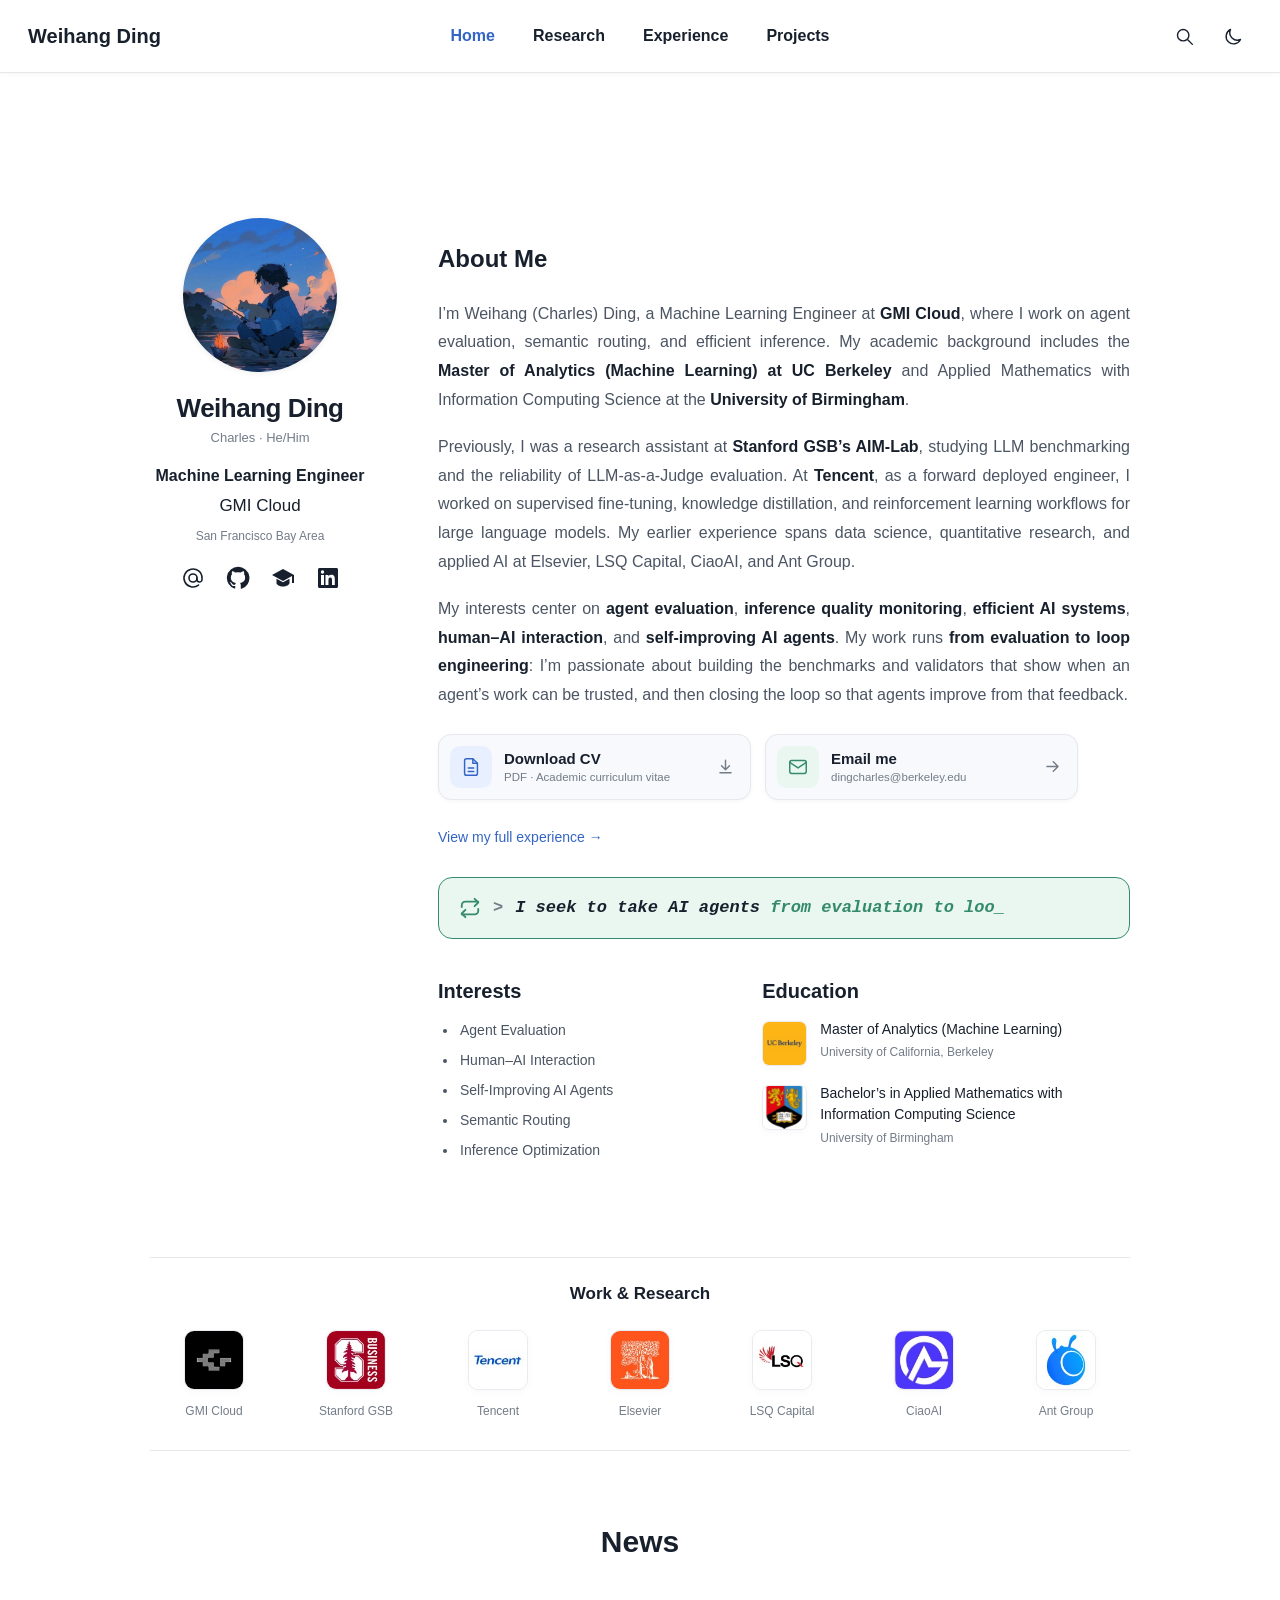
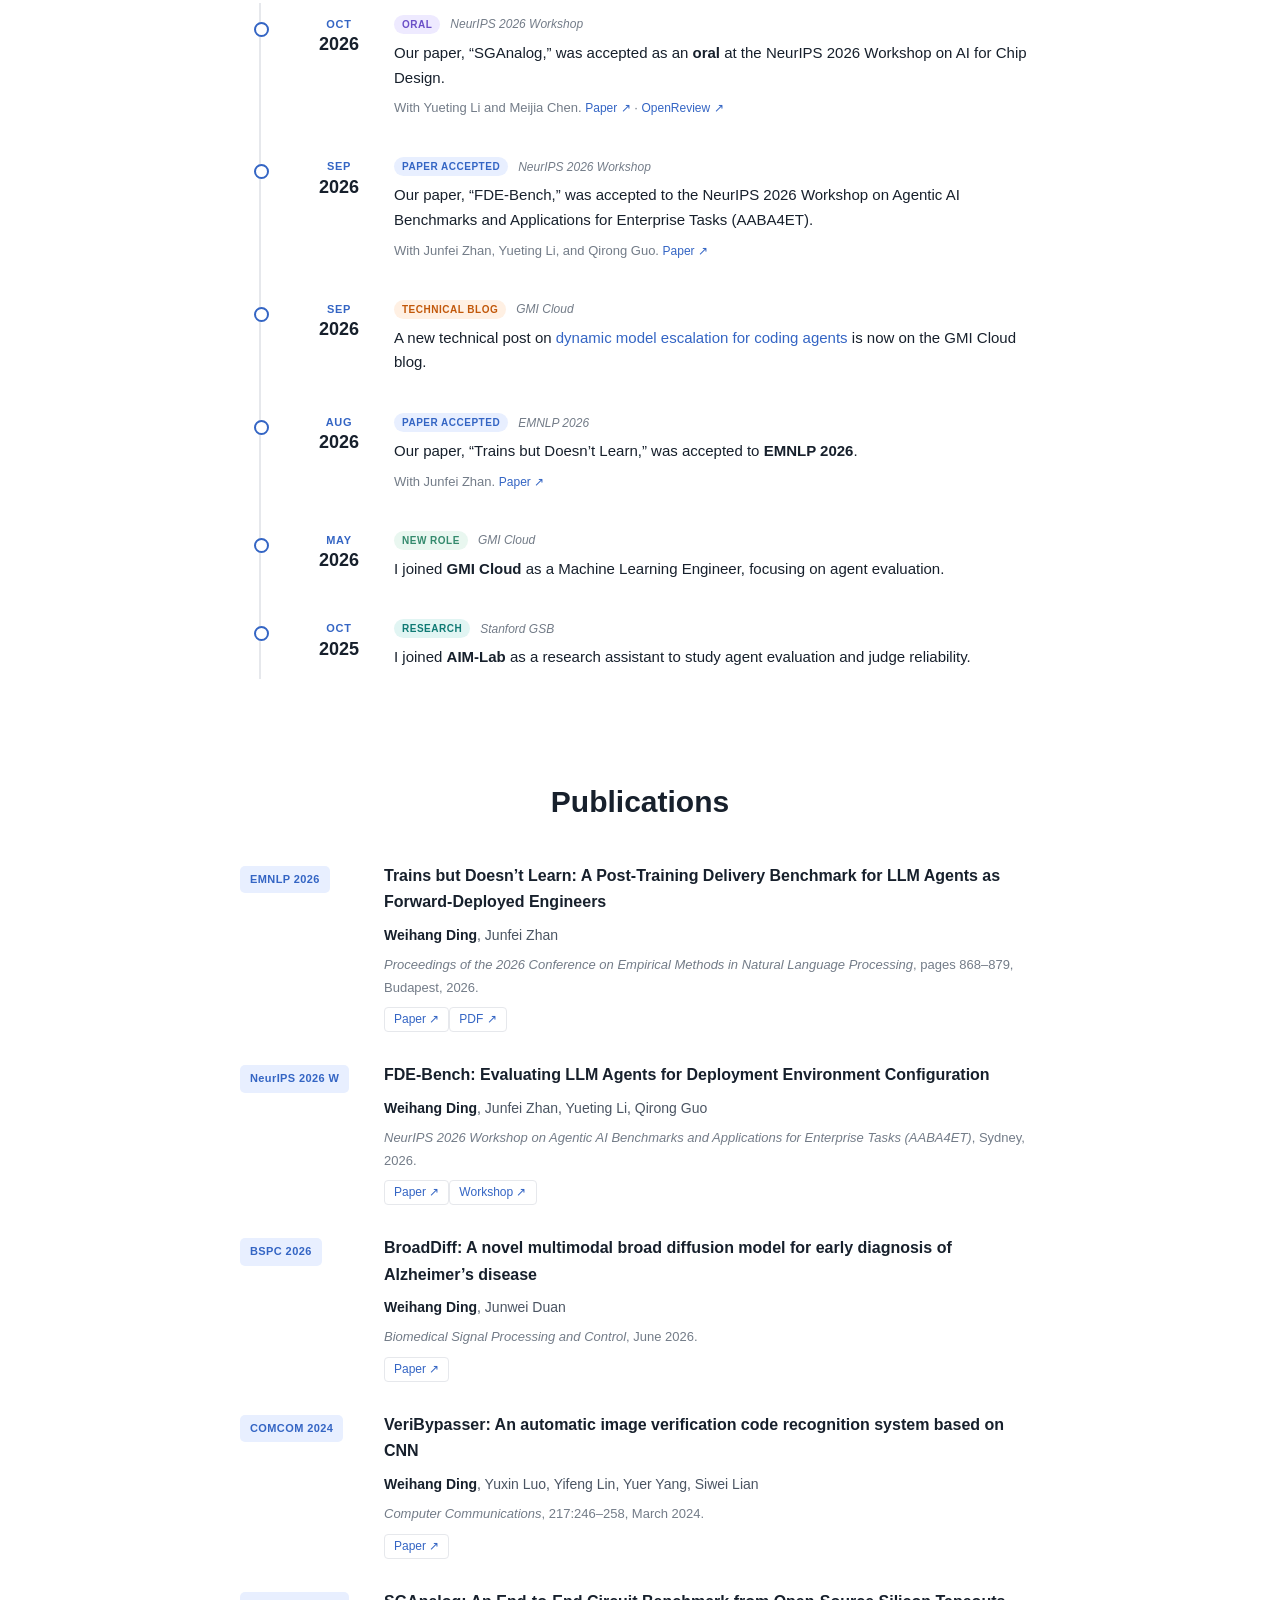
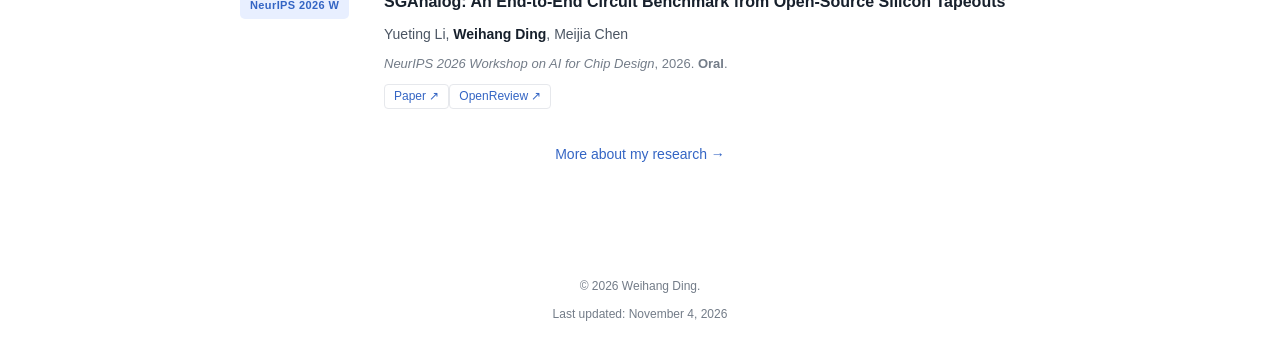
==== index.html @ 82628dfd "Home: move tagline box above Interests Co-Authored-By: Claude Fable 5.2 <noreply@anthropic.com>" ====
<!doctype html><html lang="en" id="top"><head><meta charset="utf-8"><meta name="viewport" content="width=device-width, initial-scale=1"><title>Home | Weihang Ding</title><meta name="description" content="Weihang (Charles) Ding — Machine Learning Engineer at GMI Cloud. Agent evaluation, human–AI interaction, self-improving agents, semantic routing, and post-training."><meta name="theme-color" content="#ffffff"><meta name="site-version" content="academic-en-10-nowriting"><link rel="canonical" href="https://charlesdingd.github.io/"><link rel="icon" href="favicon.svg?v=2" type="image/svg+xml"><meta property="og:type" content="website"><meta property="og:title" content="Home | Weihang Ding"><meta property="og:description" content="Weihang (Charles) Ding — Machine Learning Engineer at GMI Cloud. Agent evaluation, human–AI interaction, self-improving agents, semantic routing, and post-training."><meta property="og:url" content="https://charlesdingd.github.io/"><meta property="og:image" content="https://charlesdingd.github.io/avatar.png"><meta name="twitter:card" content="summary"><script src="theme.js?v=academic-en-10-nowriting"></script><link rel="stylesheet" href="style.css?v=academic-en-12-tagline"></head><body><a class="skip" href="#main">Skip to content</a><header class="site-header"><div class="header-inner"><a class="site-name" href="index.html">Weihang Ding</a><nav id="primary-nav" aria-label="Main navigation"><a href="index.html" aria-current="page">Home</a><a href="research.html">Research</a><a href="experience.html">Experience</a><a href="projects.html">Projects</a></nav><div class="header-tools"><button class="search-toggle" type="button" aria-label="Search this website"><svg class="icon " viewBox="0 0 24 24" aria-hidden="true" fill="none" stroke="currentColor" stroke-width="1.6" stroke-linecap="round" stroke-linejoin="round"><circle cx="10.5" cy="10.5" r="6.5"/><path d="m16 16 5 5"/></svg></button><button class="theme-toggle" type="button" aria-label="Switch to dark mode" aria-pressed="false"><svg class="icon moon" viewBox="0 0 24 24" aria-hidden="true" fill="none" stroke="currentColor" stroke-width="1.6" stroke-linecap="round" stroke-linejoin="round"><path d="M20 15.4A8.6 8.6 0 0 1 8.6 4 8.6 8.6 0 1 0 20 15.4Z"/></svg><svg class="icon sun" viewBox="0 0 24 24" aria-hidden="true" fill="none" stroke="currentColor" stroke-width="1.6" stroke-linecap="round" stroke-linejoin="round"><circle cx="12" cy="12" r="4"/><path d="M12 2v2m0 16v2M2 12h2m16 0h2M5 5l1.5 1.5m11 11L19 19M5 19l1.5-1.5m11-11L19 5"/></svg></button><button class="menu-toggle" type="button" aria-label="Open navigation" aria-controls="primary-nav" aria-expanded="false"><svg class="icon " viewBox="0 0 24 24" aria-hidden="true" fill="none" stroke="currentColor" stroke-width="1.6" stroke-linecap="round" stroke-linejoin="round"><path d="M4 6h16M4 12h16M4 18h16"/></svg></button></div></div></header><main id="main"><section class="biography" id="about"><aside class="profile"><img src="avatar.png" alt="Weihang Ding’s GitHub avatar" width="154" height="154" class="avatar" fetchpriority="high"><h1>Weihang Ding</h1><p class="profile-alias">Charles · He/Him</p><h2>Machine Learning Engineer</h2><p class="affiliation">GMI Cloud</p><p class="location">San Francisco Bay Area</p><div class="social-icons"><a title="Email me" href="mailto:dingcharles@berkeley.edu"><svg class="icon " viewBox="0 0 24 24" aria-hidden="true" fill="none" stroke="currentColor" stroke-width="1.6" stroke-linecap="round" stroke-linejoin="round"><circle cx="12" cy="12" r="4"/><path d="M16 12v1.5a2.5 2.5 0 0 0 5 0V12a9 9 0 1 0-3.5 7.1"/></svg><span class="visually-hidden">Email</span></a><a title="GitHub" href="https://github.com/Charlesdingd" class="" target="_blank" rel="noopener noreferrer"><svg class="icon " viewBox="0 0 24 24" aria-hidden="true" fill="currentColor" stroke="none" stroke-width="1.6" stroke-linecap="round" stroke-linejoin="round"><path d="M12 .8A11.2 11.2 0 0 0 8.46 22.6c.56.1.77-.24.77-.54v-2.1c-3.13.68-3.79-1.33-3.79-1.33-.51-1.3-1.25-1.64-1.25-1.64-1.02-.7.08-.69.08-.69 1.13.08 1.72 1.16 1.72 1.16 1 1.7 2.63 1.21 3.28.96.1-.73.4-1.22.71-1.5-2.5-.28-5.12-1.25-5.12-5.57 0-1.23.44-2.23 1.15-3.02-.12-.28-.5-1.43.11-2.97 0 0 .94-.3 3.08 1.15a10.7 10.7 0 0 1 5.6 0c2.14-1.45 3.08-1.15 3.08-1.15.61 1.54.23 2.69.12 2.97.71.79 1.14 1.79 1.14 3.02 0 4.33-2.62 5.29-5.13 5.57.41.35.76 1.02.76 2.07v3.17c0 .3.2.65.77.54A11.2 11.2 0 0 0 12 .8Z"/></svg><span class="visually-hidden">GitHub</span></a><a title="Google Scholar" href="https://scholar.google.com/citations?user=0V8CMP4AAAAJ" class="" target="_blank" rel="noopener noreferrer"><svg class="icon " viewBox="0 0 24 24" aria-hidden="true" fill="currentColor" stroke="none" stroke-width="1.6" stroke-linecap="round" stroke-linejoin="round"><path d="M12 3 1 9l11 6 9-4.9V17h2V9L12 3zm-6.5 9.7V17c0 1.7 2.9 3.5 6.5 3.5s6.5-1.8 6.5-3.5v-4.3L12 16.3l-6.5-3.6z"/></svg><span class="visually-hidden">Google Scholar</span></a><a title="LinkedIn" href="https://www.linkedin.com/in/weihang-ding-2921a52a9/" class="" target="_blank" rel="noopener noreferrer"><svg class="icon " viewBox="0 0 24 24" aria-hidden="true" fill="currentColor" stroke="none" stroke-width="1.6" stroke-linecap="round" stroke-linejoin="round"><path d="M20.5 2h-17C2.67 2 2 2.67 2 3.5v17c0 .83.67 1.5 1.5 1.5h17c.83 0 1.5-.67 1.5-1.5v-17c0-.83-.67-1.5-1.5-1.5ZM8 19H5V9h3v10ZM6.5 7.7a1.7 1.7 0 1 1 0-3.4 1.7 1.7 0 0 1 0 3.4ZM19 19h-3v-4.9c0-1.17-.02-2.68-1.64-2.68-1.64 0-1.9 1.28-1.9 2.59V19h-3V9h2.88v1.37h.04c.4-.76 1.38-1.57 2.84-1.57 3.04 0 3.6 2 3.6 4.61V19Z"/></svg><span class="visually-hidden">LinkedIn</span></a></div></aside><div class="about-content"><h2>About Me</h2><div class="bio"><p>I’m Weihang (Charles) Ding, a Machine Learning Engineer at <strong>GMI Cloud</strong>, where I work on agent evaluation, semantic routing, and efficient inference. My academic background includes the <strong>Master of Analytics (Machine Learning) at UC Berkeley</strong> and Applied Mathematics with Information Computing Science at the <strong>University of Birmingham</strong>.</p><p>Previously, I was a research assistant at <strong>Stanford GSB’s AIM-Lab</strong>, studying LLM benchmarking and the reliability of LLM-as-a-Judge evaluation. At <strong>Tencent</strong>, as a forward deployed engineer, I worked on supervised fine-tuning, knowledge distillation, and reinforcement learning workflows for large language models. My earlier experience spans data science, quantitative research, and applied AI at Elsevier, LSQ Capital, CiaoAI, and Ant Group.</p><p>My interests center on <strong>agent evaluation</strong>, <strong>inference quality monitoring</strong>, <strong>efficient AI systems</strong>, <strong>human–AI interaction</strong>, and <strong>self-improving AI agents</strong>. My work runs <strong>from evaluation to loop engineering</strong>: I’m passionate about building the benchmarks and validators that show when an agent’s work can be trusted, and then closing the loop so that agents improve from that feedback.</p></div><div class="about-actions"><a class="action-card cv-download" href="CV_Weihang_Ding.pdf" target="_blank" rel="noopener noreferrer" aria-label="Download my CV as a PDF"><span class="action-icon cv-icon" aria-hidden="true"><svg class="icon " viewBox="0 0 24 24" aria-hidden="true" fill="none" stroke="currentColor" stroke-width="1.6" stroke-linecap="round" stroke-linejoin="round"><path d="M14 3H7a2 2 0 0 0-2 2v14a2 2 0 0 0 2 2h10a2 2 0 0 0 2-2V8z"/><path d="M14 3v5h5M9 13h6M9 17h6"/></svg></span><span class="action-copy"><strong>Download CV</strong><small>PDF · Academic curriculum vitae</small></span><svg class="icon action-arrow" viewBox="0 0 24 24" aria-hidden="true" fill="none" stroke="currentColor" stroke-width="1.8" stroke-linecap="round" stroke-linejoin="round"><path d="M12 4v12m0 0 5-5m-5 5-5-5M5 20h14"/></svg></a><a class="action-card contact-card" href="mailto:dingcharles@berkeley.edu" aria-label="Email me"><span class="action-icon mail-icon" aria-hidden="true"><svg class="icon " viewBox="0 0 24 24" aria-hidden="true" fill="none" stroke="currentColor" stroke-width="1.6" stroke-linecap="round" stroke-linejoin="round"><rect x="3" y="5" width="18" height="14" rx="2"/><path d="m3 7 9 6 9-6"/></svg></span><span class="action-copy"><strong>Email me</strong><small>dingcharles@berkeley.edu</small></span><svg class="icon action-arrow" viewBox="0 0 24 24" aria-hidden="true" fill="none" stroke="currentColor" stroke-width="1.8" stroke-linecap="round" stroke-linejoin="round"><path d="M5 12h14m0 0-6-6m6 6-6 6"/></svg></a></div><p class="bio-contact"><a href="experience.html">View my full experience →</a></p><p class="tagline" aria-label="I seek to take AI agents from evaluation to loop engineering."><svg class="tagline-icon" viewBox="0 0 24 24" fill="none" stroke="currentColor" stroke-width="2" stroke-linecap="round" stroke-linejoin="round" aria-hidden="true"><path d="M17 2l4 4-4 4"/><path d="M3 11V9a4 4 0 0 1 4-4h14"/><path d="M7 22l-4-4 4-4"/><path d="M21 13v2a4 4 0 0 1-4 4H3"/></svg><span class="tagline-prompt" aria-hidden="true">&gt;</span><span class="tagline-line" aria-hidden="true"><span id="tagline-text"><span class="tagline-lead">I seek to take AI agents </span><span class="tagline-accent">from evaluation to loop engineering.</span></span><span class="tagline-cursor">_</span></span></p><script>(function(){var el=document.getElementById("tagline-text");if(!el||matchMedia("(prefers-reduced-motion: reduce)").matches)return;var lead="I seek to take AI agents ",acc="from evaluation to loop engineering.",n=0,total=lead.length+acc.length;var a=el.querySelector(".tagline-lead"),b=el.querySelector(".tagline-accent");a.textContent="";b.textContent="";(function tick(){n++;a.textContent=lead.slice(0,Math.min(n,lead.length));b.textContent=n>lead.length?acc.slice(0,n-lead.length):"";if(n<total)setTimeout(tick,38)})()})()</script><div class="background-grid"><div><h3>Interests</h3><ul class="interest-list"><li>Agent Evaluation</li><li>Human–AI Interaction</li><li>Self-Improving AI Agents</li><li>Semantic Routing</li><li>Inference Optimization</li></ul></div><div><h3>Education</h3><ul class="education-mini"><li><a class="organization-logo logo-berkeley education-logo" href="https://www.linkedin.com/school/2517/" target="_blank" rel="noopener noreferrer" aria-label="University of California, Berkeley"><img src="logo-berkeley.jpg" alt="University of California, Berkeley logo" width="100" height="100" loading="lazy" decoding="async"></a><div><span>Master of Analytics (Machine Learning)</span><small>University of California, Berkeley</small></div></li><li><a class="organization-logo logo-birmingham education-logo" href="https://www.linkedin.com/school/166627/" target="_blank" rel="noopener noreferrer" aria-label="University of Birmingham"><img src="logo-birmingham.jpg" alt="University of Birmingham logo" width="100" height="100" loading="lazy" decoding="async"></a><div><span>Bachelor’s in Applied Mathematics with Information Computing Science</span><small>University of Birmingham</small></div></li></ul></div></div></div></section><section class="affiliations" aria-labelledby="affiliations-title"><h2 id="affiliations-title">Work &amp; Research</h2><div class="affiliation-grid"><div class="affiliation-item"><a class="organization-logo logo-gmi " href="https://www.linkedin.com/company/gmi-cloud-ai/" target="_blank" rel="noopener noreferrer" aria-label="GMI Cloud"><img src="logo-gmi.jpg" alt="GMI Cloud logo" width="100" height="100" loading="lazy" decoding="async"></a><span>GMI Cloud</span></div><div class="affiliation-item"><a class="organization-logo logo-stanford " href="https://www.linkedin.com/school/1791/" target="_blank" rel="noopener noreferrer" aria-label="Stanford University Graduate School of Business"><img src="logo-stanford.jpg" alt="Stanford University Graduate School of Business logo" width="100" height="100" loading="lazy" decoding="async"></a><span>Stanford GSB</span></div><div class="affiliation-item"><a class="organization-logo logo-tencent " href="https://www.linkedin.com/company/166328/" target="_blank" rel="noopener noreferrer" aria-label="Tencent"><img src="logo-tencent.jpg" alt="Tencent logo" width="100" height="100" loading="lazy" decoding="async"></a><span>Tencent</span></div><div class="affiliation-item"><a class="organization-logo logo-elsevier " href="https://www.linkedin.com/company/3027/" target="_blank" rel="noopener noreferrer" aria-label="Elsevier"><img src="logo-elsevier.jpg" alt="Elsevier logo" width="100" height="100" loading="lazy" decoding="async"></a><span>Elsevier</span></div><div class="affiliation-item"><a class="organization-logo logo-lsq " href="https://www.linkedin.com/company/13349704/" target="_blank" rel="noopener noreferrer" aria-label="LSQ CAPITAL LIMITED"><img src="logo-lsq.jpg" alt="LSQ CAPITAL LIMITED logo" width="100" height="100" loading="lazy" decoding="async"></a><span>LSQ Capital</span></div><div class="affiliation-item"><a class="organization-logo logo-ciaoai " href="https://www.linkedin.com/company/104417520/" target="_blank" rel="noopener noreferrer" aria-label="CiaoAI"><img src="logo-ciaoai.jpg" alt="CiaoAI logo" width="100" height="100" loading="lazy" decoding="async"></a><span>CiaoAI</span></div><div class="affiliation-item"><a class="organization-logo logo-ant " href="https://www.linkedin.com/company/15245628/" target="_blank" rel="noopener noreferrer" aria-label="Ant Group"><img src="logo-ant.jpg" alt="Ant Group logo" width="100" height="100" loading="lazy" decoding="async"></a><span>Ant Group</span></div></div></section><section class="home-section news-section" id="news"><h2>News</h2><ol class="news-list"><li><time datetime="2026-10"><span>OCT</span><strong>2026</strong></time><div><p class="news-label"><span class="news-badge purple">ORAL</span><em>NeurIPS 2026 Workshop</em></p><p>Our paper, “SGAnalog,” was accepted as an <strong>oral</strong> at the NeurIPS 2026 Workshop on AI for Chip Design.</p><p class="news-detail">With Yueting Li and Meijia Chen. <a href="https://arxiv.org/abs/2610.03934" class="" target="_blank" rel="noopener noreferrer">Paper ↗</a> · <a href="https://openreview.net/forum?id=6othT7G4lC" class="" target="_blank" rel="noopener noreferrer">OpenReview ↗</a></p></div></li><li><time datetime="2026-09"><span>SEP</span><strong>2026</strong></time><div><p class="news-label"><span class="news-badge">PAPER ACCEPTED</span><em>NeurIPS 2026 Workshop</em></p><p>Our paper, “FDE-Bench,” was accepted to the NeurIPS 2026 Workshop on Agentic AI Benchmarks and Applications for Enterprise Tasks (AABA4ET).</p><p class="news-detail">With Junfei Zhan, Yueting Li, and Qirong Guo. <a href="https://arxiv.org/abs/2609.27571" class="" target="_blank" rel="noopener noreferrer">Paper ↗</a></p></div></li><li><time datetime="2026-09"><span>SEP</span><strong>2026</strong></time><div><p class="news-label"><span class="news-badge orange">TECHNICAL BLOG</span><em>GMI Cloud</em></p><p>A new technical post on <a href="https://www.gmicloud.ai/en/blog/dynamic-model-escalation-for-coding-agents-a-gmi-router-experiment-across-two-harnesses" class="" target="_blank" rel="noopener noreferrer">dynamic model escalation for coding agents</a> is now on the GMI Cloud blog.</p></div></li><li><time datetime="2026-08"><span>AUG</span><strong>2026</strong></time><div><p class="news-label"><span class="news-badge">PAPER ACCEPTED</span><em>EMNLP 2026</em></p><p>Our paper, “Trains but Doesn’t Learn,” was accepted to <strong>EMNLP 2026</strong>.</p><p class="news-detail">With Junfei Zhan. <a href="https://aclanthology.org/2026.emnlp-industry.52/" class="" target="_blank" rel="noopener noreferrer">Paper ↗</a></p></div></li><li><time datetime="2026-05"><span>MAY</span><strong>2026</strong></time><div><p class="news-label"><span class="news-badge green">NEW ROLE</span><em>GMI Cloud</em></p><p>I joined <strong>GMI Cloud</strong> as a Machine Learning Engineer, focusing on agent evaluation.</p></div></li><li><time datetime="2025-10"><span>OCT</span><strong>2025</strong></time><div><p class="news-label"><span class="news-badge teal">RESEARCH</span><em>Stanford GSB</em></p><p>I joined <strong>AIM-Lab</strong> as a research assistant to study agent evaluation and judge reliability.</p></div></li></ol></section><section class="home-section" id="publications"><h2>Publications</h2><div class="publication-list"><article class="publication" id="paper-emnlp"><span class="venue-badge">EMNLP 2026</span><div><h3>Trains but Doesn’t Learn: A Post-Training Delivery Benchmark for LLM Agents as Forward-Deployed Engineers</h3><p class="authors"><strong>Weihang Ding</strong>, <a href="https://junfei-z.github.io/" class="" target="_blank" rel="noopener noreferrer">Junfei Zhan</a></p><p class="publication-venue"><em>Proceedings of the 2026 Conference on Empirical Methods in Natural Language Processing</em>, pages 868–879, Budapest, 2026.</p><div class="paper-links"><a href="https://aclanthology.org/2026.emnlp-industry.52/" class="" target="_blank" rel="noopener noreferrer">Paper ↗</a><a href="https://aclanthology.org/2026.emnlp-industry.52.pdf" class="" target="_blank" rel="noopener noreferrer">PDF ↗</a></div></div></article><article class="publication" id="paper-fde-bench"><span class="venue-badge">NeurIPS 2026 W</span><div><h3>FDE-Bench: Evaluating LLM Agents for Deployment Environment Configuration</h3><p class="authors"><strong>Weihang Ding</strong>, <a href="https://junfei-z.github.io/" class="" target="_blank" rel="noopener noreferrer">Junfei Zhan</a>, Yueting Li, Qirong Guo</p><p class="publication-venue"><em>NeurIPS 2026 Workshop on Agentic AI Benchmarks and Applications for Enterprise Tasks (AABA4ET)</em>, Sydney, 2026.</p><div class="paper-links"><a href="https://arxiv.org/abs/2609.27571" class="" target="_blank" rel="noopener noreferrer">Paper ↗</a><a href="https://marscod.github.io/AABA4ET.NeurIPS.2026/accepted-papers.html" class="" target="_blank" rel="noopener noreferrer">Workshop ↗</a></div></div></article><article class="publication" id="paper-broaddiff"><span class="venue-badge">BSPC 2026</span><div><h3>BroadDiff: A novel multimodal broad diffusion model for early diagnosis of Alzheimer’s disease</h3><p class="authors"><strong>Weihang Ding</strong>, Junwei Duan</p><p class="publication-venue"><em>Biomedical Signal Processing and Control</em>, June 2026.</p><div class="paper-links"><a href="https://www.sciencedirect.com/science/article/abs/pii/S1746809426013790" class="" target="_blank" rel="noopener noreferrer">Paper ↗</a></div></div></article><article class="publication" id="paper-veribypasser"><span class="venue-badge">COMCOM 2024</span><div><h3>VeriBypasser: An automatic image verification code recognition system based on CNN</h3><p class="authors"><strong>Weihang Ding</strong>, Yuxin Luo, Yifeng Lin, Yuer Yang, Siwei Lian</p><p class="publication-venue"><em>Computer Communications</em>, 217:246–258, March 2024.</p><div class="paper-links"><a href="https://doi.org/10.1016/j.comcom.2023.12.022" class="" target="_blank" rel="noopener noreferrer">Paper ↗</a></div></div></article><article class="publication" id="paper-sganalog"><span class="venue-badge">NeurIPS 2026 W</span><div><h3>SGAnalog: An End-to-End Circuit Benchmark from Open-Source Silicon Tapeouts</h3><p class="authors">Yueting Li, <strong>Weihang Ding</strong>, Meijia Chen</p><p class="publication-venue"><em>NeurIPS 2026 Workshop on AI for Chip Design</em>, 2026. <strong>Oral</strong>.</p><div class="paper-links"><a href="https://arxiv.org/abs/2610.03934" class="" target="_blank" rel="noopener noreferrer">Paper ↗</a><a href="https://openreview.net/forum?id=6othT7G4lC" class="" target="_blank" rel="noopener noreferrer">OpenReview ↗</a></div></div></article></div><p class="section-followup"><a href="research.html">More about my research →</a></p></section></main><footer class="site-footer"><p>© 2026 Weihang Ding.</p><p>Last updated: November 4, 2026</p></footer><dialog id="site-search" aria-labelledby="search-title"><div class="search-top"><h2 id="search-title">Search</h2><button class="search-close" type="button" aria-label="Close search"><svg class="icon " viewBox="0 0 24 24" aria-hidden="true" fill="none" stroke="currentColor" stroke-width="1.6" stroke-linecap="round" stroke-linejoin="round"><path d="m6 6 12 12M6 18 18 6"/></svg></button></div><label class="visually-hidden" for="search-input">Search this website</label><input id="search-input" type="search" autocomplete="off" placeholder="Search publications, experience, projects…"><div id="search-results" aria-live="polite"></div></dialog><script src="search-data.js?v=academic-en-10-nowriting"></script><script src="main.js?v=academic-en-10-nowriting"></script></body></html>
---- style.css ----
:root{color-scheme:light;--bg:#fff;--ink:#17202c;--body:#4b5563;--muted:#737c88;--border:#e6e8ec;--blue:#3465c4;--blue-soft:#e8efff;--green:#348a6d;--green-soft:#e9f7f0;--orange:#c2580a;--orange-soft:#fff0e3;--purple:#6b4fc7;--purple-soft:#eeeaff;--teal:#0f7a74;--teal-soft:#e1f5f3;--surface:#f7f9fc;--shadow:0 1px 4px #17202c0b;--font:Inter,-apple-system,BlinkMacSystemFont,"Segoe UI",Roboto,"Helvetica Neue",Arial,sans-serif}
html[data-theme=dark]{color-scheme:dark;--bg:#111827;--ink:#edf0f5;--body:#c1c9d5;--muted:#9ca8b8;--border:#303c4f;--blue:#91b5ff;--blue-soft:#223451;--green:#8cd0b4;--green-soft:#18372d;--orange:#f6ab74;--orange-soft:#3f2a18;--purple:#bfaef5;--purple-soft:#2c2652;--teal:#86d8cf;--teal-soft:#163b38;--surface:#192334;--shadow:none}
*{box-sizing:border-box}html{scroll-behavior:smooth;scroll-padding-top:105px}body{margin:0;background:var(--bg);color:var(--body);font-family:var(--font);font-size:16px;line-height:1.75;-webkit-font-smoothing:antialiased}h1,h2,h3,p{margin:0}h1,h2,h3{color:var(--ink);line-height:1.4}h1,h2{font-weight:700}h3{font-weight:600}a{color:var(--blue);text-decoration:none}a:hover{text-decoration:underline;text-underline-offset:3px}button,input{font:inherit}button{cursor:pointer}a:focus-visible,button:focus-visible,input:focus-visible{outline:3px solid var(--blue);outline-offset:4px;border-radius:3px}::selection{background:var(--blue-soft)}.visually-hidden{position:absolute;width:1px;height:1px;padding:0;overflow:hidden;clip:rect(0,0,0,0);white-space:nowrap;border:0}.skip{position:fixed;left:16px;top:-70px;z-index:100;background:var(--bg);padding:10px 18px}.skip:focus{top:10px}.icon{display:inline-block;width:22px;height:22px;vertical-align:middle;flex-shrink:0}.site-header{position:sticky;top:0;z-index:20;background:var(--bg);box-shadow:var(--shadow);border-bottom:1px solid var(--border)}.header-inner{height:72px;width:100%;padding:0 28px;display:grid;grid-template-columns:1fr auto 1fr;align-items:center;gap:28px}.site-name{font-size:20px;color:var(--ink);font-weight:700;white-space:nowrap;justify-self:start}.site-name:hover{text-decoration:none}.header-inner nav{display:flex;align-items:center;gap:38px}.header-inner nav a{font-weight:650;font-size:16px;color:var(--ink);line-height:1.5;padding:23px 0;position:relative}.header-inner nav a:hover,.header-inner nav a[aria-current=page]{color:var(--blue);text-decoration:none}.header-tools{display:flex;gap:12px;justify-content:end}.header-tools button,.search-close{border:0;background:none;color:var(--ink);padding:8px;display:grid;place-items:center;border-radius:6px}.header-tools button:hover,.search-close:hover{background:var(--surface)}.header-tools .icon{width:21px;height:21px}.menu-toggle{display:none!important}.sun{display:none}html[data-theme=dark] .moon{display:none}html[data-theme=dark] .sun{display:block}
.biography{width:min(980px,calc(100% - 64px));margin:auto;padding:145px 0 88px;display:grid;grid-template-columns:220px minmax(0,1fr);gap:68px;align-items:start}.profile{text-align:center}.avatar{display:block;width:154px;height:154px;object-fit:cover;border-radius:50%;margin:0 auto 18px;box-shadow:0 1px 6px #00000013}.profile h1{font-size:26px;font-weight:650;letter-spacing:-.5px}.profile-alias{font-size:13px;color:var(--muted);margin-top:1px}.profile h2{font-size:16px;line-height:1.5;font-weight:600;margin-top:14px}.affiliation{font-size:17px;color:var(--ink);margin-top:3px}.location{font-size:12px;margin-top:5px;color:var(--muted)}.social-icons{display:flex;justify-content:center;gap:15px;margin-top:16px}.social-icons a{display:grid;place-items:center;color:var(--ink);padding:3px}.social-icons a:hover{color:var(--blue)}.social-icons .icon{width:24px;height:24px}.about-content>h2{font-size:24px;margin:24px 0 24px;line-height:1.4}.bio p{font-size:16px;line-height:1.8;margin-bottom:18px;text-align:justify;hyphens:auto}.bio strong{color:var(--ink);font-weight:550}.bio-contact{font-size:14px;margin-top:25px}.bio-contact span{padding:0 11px;color:var(--muted)}.background-grid{display:grid;grid-template-columns:1fr 1.25fr;gap:30px;margin-top:38px}.background-grid h3{font-size:20px;font-weight:650;margin-bottom:14px}.interest-list{margin:0;padding-left:20px;line-height:1.65;font-size:14px}.interest-list li{margin-bottom:7px;padding-left:2px}.education-mini{list-style:none;padding:0;margin:0}.education-mini li{display:flex;gap:12px;margin-bottom:17px;font-size:14px;line-height:1.55}.education-mini .icon{width:20px;height:20px;color:var(--ink);margin-top:1px}.education-mini span{display:block;color:var(--ink)}.education-mini small{display:block;font-size:12px;line-height:1.6;color:var(--muted);margin-top:3px}
.home-section{width:min(800px,calc(100% - 64px));margin:auto;padding:48px 0 54px}.home-section>h2{text-align:center;font-size:30px;margin-bottom:40px}.news-section{padding-top:45px}.news-list{list-style:none;margin:0 0 0 19px;padding:0 0 0 45px;border-left:2px solid var(--border)}.news-list>li{position:relative;display:grid;grid-template-columns:66px 1fr;gap:22px;padding:12px 0 26px}.news-list>li:last-child{padding-bottom:9px}.news-list>li:before{content:'';width:11px;height:11px;position:absolute;top:19px;left:-52px;background:var(--bg);border:2px solid var(--blue);border-radius:50%}.news-list time{display:block;text-align:center;line-height:1.4;padding-top:2px}.news-list time span{font-size:11px;font-weight:700;color:var(--blue);letter-spacing:.7px;display:block}.news-list time strong{font-size:18px;font-weight:650;color:var(--ink)}.news-label{display:flex;align-items:center;flex-wrap:wrap;gap:10px;margin-bottom:7px;line-height:1.5}.news-label em{color:var(--muted);font-size:12px}.news-badge{display:inline-block;background:var(--blue-soft);color:var(--blue);font-size:10px;font-weight:700;letter-spacing:.5px;padding:2px 8px;border-radius:20px}.news-badge.green{background:var(--green-soft);color:var(--green)}.news-badge.orange{background:var(--orange-soft);color:var(--orange)}.news-badge.purple{background:var(--purple-soft);color:var(--purple)}.news-badge.teal{background:var(--teal-soft);color:var(--teal)}.news-list p:not(.news-label){font-size:15px;line-height:1.65;color:var(--ink)}.news-list .news-detail{font-size:13px!important;color:var(--muted)!important;margin-top:7px}.news-detail a{font-size:12px}
.publication{display:grid;grid-template-columns:122px 1fr;gap:22px;margin-bottom:30px;align-items:start}.publication:last-child{margin-bottom:0}.venue-badge{display:inline-block;background:var(--blue-soft);color:var(--blue);padding:4px 10px;border-radius:5px;font-size:11px;letter-spacing:.4px;font-weight:700;white-space:nowrap;text-align:center;margin-top:3px;justify-self:start}.publication h3{font-size:16px;font-weight:650;line-height:1.65}.authors{font-size:14px;line-height:1.65;margin-top:8px}.authors strong{color:var(--ink);font-weight:650}.authors a{color:var(--body)}.publication-venue{font-size:13px;color:var(--muted);line-height:1.75;margin-top:7px}.paper-links{margin-top:8px;font-size:12px}.paper-links a{display:inline-block;border:1px solid var(--border);padding:1px 9px;border-radius:4px}.paper-links a:hover{border-color:var(--blue);text-decoration:none}.section-followup{font-size:14px;margin-top:33px}.home-section .section-followup{text-align:center}.site-footer{text-align:center;font-size:12px;color:var(--muted);padding:56px 24px 35px;line-height:1.8}.site-footer p+p{margin-top:6px}
.detail-main{max-width:780px;width:calc(100% - 64px);margin:0 auto;padding-top:72px}.page-title{font-size:36px;text-align:center;margin-bottom:26px}.page-description{text-align:center;font-size:16px;margin-bottom:47px;line-height:1.85}.section-nav{display:flex;justify-content:center;flex-wrap:wrap;gap:12px 25px;font-size:13px;margin-bottom:50px}.detail-section{margin-bottom:57px;scroll-margin-top:105px}.detail-section>h2{font-size:29px;margin-bottom:27px}.experience-timeline{margin:0;padding:0 0 0 30px;list-style:none}.experience-item,.education-item{position:relative;border-left:1px solid var(--border);padding:0 0 38px 28px;margin:0;scroll-margin-top:110px}.experience-item:last-child,.education-item:last-child{padding-bottom:6px;border-color:transparent}.timeline-icon{position:absolute;left:-15px;top:0;background:var(--green-soft);color:var(--green);width:29px;height:29px;border:4px solid var(--bg);display:grid;place-items:center;border-radius:50%}.timeline-icon .icon{width:20px;height:20px}.experience-item h3,.education-item h3{font-size:20px;line-height:1.5;font-weight:650;margin:0 0 4px}.organization{font-size:16px;color:var(--muted);line-height:1.6}.dates{font-size:14px;color:var(--muted);line-height:1.7;margin-top:2px}.role-meta{font-size:12px;color:var(--muted);margin-top:5px}.achievement-list{margin:18px 0 0;padding-left:22px;font-size:15px;line-height:1.8}.achievement-list li{padding-left:2px;margin-bottom:11px}.achievement-list li:last-child{margin-bottom:0}.education-details{margin:17px 0 0;padding-left:21px;font-size:15px}.certifications{display:grid;grid-template-columns:1fr 1fr;gap:27px 35px}.certification{border-top:1px solid var(--border);padding-top:18px}.certification h3{font-size:17px;line-height:1.6;margin-bottom:8px}.certification .organization{font-size:14px}.certification .dates{font-size:12px}.credential-id{font-size:12px;color:var(--muted);margin-top:6px}.skills-grid{display:grid;grid-template-columns:1fr 1fr;gap:30px}.skills-grid h3,.language-title{font-size:18px;margin-bottom:11px}.skills-grid p{font-size:14px;line-height:1.9}.language-title{margin-top:26px}.research-main{max-width:800px}.research-topic{margin:0 0 30px;padding:0 0 26px;border-bottom:1px solid var(--border)}.research-topic:last-child{border:0;padding-bottom:0}.research-topic h3{font-size:20px;margin-bottom:13px}.research-topic p{font-size:15px;line-height:1.85;margin-bottom:12px}.research-topic>a{font-size:13px}.projects-main{max-width:1000px}.project-grid{display:grid;grid-template-columns:repeat(3,minmax(0,1fr));gap:36px 30px;margin-top:8px}.project-card{min-width:0;scroll-margin-top:110px}.project-cover{display:block;border:1px solid var(--border);border-radius:12px;overflow:hidden;background:var(--surface);box-shadow:var(--shadow);transition:transform .2s ease,border-color .2s ease}.project-cover:hover{transform:translateY(-2px);border-color:var(--blue)}.project-cover img{display:block;width:100%;height:auto;aspect-ratio:16/10;object-fit:cover}.project-category{font-size:12px;color:var(--blue);letter-spacing:.25px;text-transform:uppercase;margin:16px 0 8px}.project-card h2{font-size:19px;line-height:1.35;margin-bottom:10px;overflow-wrap:anywhere}.project-card h2 a{color:inherit;text-decoration:none}.project-card h2 a:hover{color:var(--blue)}.project-card h2 .ext{font-size:14px;color:var(--muted);margin-left:2px}.project-card>p{font-size:14px;line-height:1.75}.project-card .project-note{font-size:13px;color:var(--muted);margin-top:10px}
#site-search{width:min(650px,calc(100% - 32px));max-height:80vh;background:var(--bg);color:var(--ink);border:1px solid var(--border);border-radius:10px;padding:26px;margin:12vh auto 0;box-shadow:0 20px 70px #0003}#site-search::backdrop{background:#0f172a77}.search-top{display:flex;align-items:center;justify-content:space-between;margin-bottom:17px}.search-top h2{font-size:25px}#search-input{width:100%;border:1px solid var(--border);border-radius:6px;padding:12px 14px;color:var(--ink);background:var(--surface);font-size:15px}#search-results{padding-top:16px;max-height:48vh;overflow:auto}.search-result{display:block;padding:12px 4px;border-bottom:1px solid var(--border);font-size:15px;line-height:1.6}.search-result small{display:block;color:var(--muted);font-size:12px}.search-hint{color:var(--muted);font-size:14px;padding:8px 0}
@media(max-width:1050px){.project-grid{grid-template-columns:repeat(2,minmax(0,1fr))}.header-inner{padding:0 23px;gap:20px}.header-inner nav{gap:25px}.site-name{font-size:18px}.biography{grid-template-columns:200px minmax(0,1fr);gap:45px;padding-top:90px}.background-grid{gap:20px}.interest-list{font-size:13px}}
@media(max-width:760px){html{scroll-padding-top:93px}.header-inner{height:65px;padding:0 21px;grid-template-columns:1fr auto;gap:14px}.header-tools{gap:8px}.header-tools button{padding:6px}.menu-toggle{display:grid!important}.header-inner nav{display:none;position:absolute;left:0;right:0;top:65px;background:var(--bg);padding:10px 23px 17px;border-bottom:1px solid var(--border);box-shadow:var(--shadow);gap:0;flex-direction:column;align-items:stretch}.header-inner nav.open{display:flex}.header-inner nav a{padding:10px 0;font-size:15px}.biography{display:block;width:calc(100% - 44px);padding:47px 0 28px;max-width:580px}.profile{margin-bottom:42px}.avatar{width:142px;height:142px;margin-bottom:17px}.profile h1{font-size:27px}.profile h2{margin-top:10px;font-size:16px}.profile-alias{font-size:12px}.social-icons{margin-top:12px}.about-content>h2{font-size:23px;margin:0 0 20px}.bio p{font-size:15px;line-height:1.85;text-align:left;hyphens:none;margin-bottom:17px}.bio-contact{font-size:13px;margin-top:21px}.bio-contact span{padding:0 6px}.background-grid{margin-top:28px;grid-template-columns:1fr 1.2fr;gap:20px}.background-grid h3{font-size:19px;margin-bottom:13px}.interest-list{font-size:13px;line-height:1.65;padding-left:17px}.education-mini li{font-size:13px;gap:9px}.education-mini small{font-size:11px}.education-mini .icon{width:18px;height:18px}.home-section{width:calc(100% - 44px);padding:35px 0;max-width:580px}.home-section>h2{font-size:27px;margin-bottom:28px}.news-list{margin-left:6px;padding-left:21px}.news-list>li{grid-template-columns:48px 1fr;gap:13px;padding-bottom:25px}.news-list>li:before{left:-28px;width:10px;height:10px}.news-list time span{font-size:10px}.news-list time strong{font-size:16px}.news-list p:not(.news-label){font-size:14px}.news-label{gap:7px}.news-label em{font-size:11px}.news-badge{font-size:9px;padding:2px 7px}.news-list .news-detail{font-size:12px!important}.publication{grid-template-columns:1fr;gap:10px;margin-bottom:31px}.publication h3{font-size:15px;line-height:1.7}.venue-badge{font-size:10px}.authors{font-size:13px}.publication-venue{font-size:12px}.section-followup{font-size:13px}.detail-main{width:calc(100% - 44px);padding-top:43px;max-width:580px}.page-title{font-size:30px;margin-bottom:22px}.page-description{font-size:15px;text-align:left;margin-bottom:30px}.section-nav{font-size:12px;gap:8px 17px;margin-bottom:33px}.detail-section{margin-bottom:40px}.detail-section>h2{font-size:24px;margin-bottom:23px}.experience-timeline{padding-left:12px}.experience-item,.education-item{padding-left:22px;padding-bottom:30px}.experience-item h3,.education-item h3{font-size:18px}.organization{font-size:14px}.dates{font-size:12px}.role-meta{font-size:11px}.achievement-list{font-size:14px;line-height:1.85;padding-left:18px;margin-top:15px}.education-details{font-size:14px}.certifications,.skills-grid{grid-template-columns:1fr;gap:24px}.certification h3{font-size:16px}.research-topic h3{font-size:19px}.research-topic p{font-size:14px}.project-grid{grid-template-columns:1fr;gap:30px}.project-card h2{font-size:18px}.site-footer{padding-top:35px;font-size:11px}.search-top h2{font-size:22px}#site-search{padding:21px}#search-input{font-size:14px}}
@media(max-width:420px){.background-grid{grid-template-columns:1fr;gap:23px}.education-mini{max-width:320px}.profile{margin-bottom:36px}.site-name{font-size:17px}.header-inner{padding:0 17px}.header-tools{gap:5px}}
@media(prefers-reduced-motion:reduce){html{scroll-behavior:auto}*{transition:none!important}}
@media print{.site-header,.section-nav,.social-icons,.bio-contact,.skip,#site-search{display:none}body{background:white;color:#222;font-size:11pt}.biography{padding:0 0 20px;width:100%}.detail-main,.home-section{width:100%;max-width:none;padding-top:0}.detail-section{margin-bottom:22px}.experience-item,.education-item,.publication,.certification{break-inside:avoid}.page-title{text-align:left}.site-footer{padding:15px 0}.achievement-list,.bio p{font-size:10pt}a{color:inherit}.timeline-icon{background:white}.news-list{border-color:#aaa}}
/* Organization imagery */
.organization-logo{display:grid;place-items:center;width:64px;height:64px;flex-shrink:0;overflow:hidden;background:#fff;border:1px solid #e8ebef;border-radius:10px;box-shadow:0 2px 8px #17202c08}
.organization-logo img{display:block;width:100%;height:100%;object-fit:contain}
.organization-logo:hover{outline:2px solid var(--blue);outline-offset:3px}
.education-mini .education-logo{width:45px;height:45px;border-radius:7px;margin-top:2px}
.education-mini li{gap:13px}
.experience-timeline{padding-left:33px}
.experience-item,.education-item{padding-left:53px}
.timeline-logo{position:absolute;left:-33px;top:1px;box-shadow:0 0 0 6px var(--bg)}
.affiliations{width:min(980px,calc(100% - 64px));margin:0 auto 25px;padding:24px 0 30px;border-top:1px solid var(--border);border-bottom:1px solid var(--border)}
.affiliations h2{text-align:center;font-size:17px;font-weight:600;margin-bottom:24px}
.affiliation-grid{display:grid;grid-template-columns:repeat(7,minmax(0,1fr));gap:14px}
.affiliation-item{display:flex;flex-direction:column;align-items:center;gap:12px;text-align:center}
.affiliation-item>span{font-size:12px;color:var(--muted);line-height:1.5}
.affiliation-item .organization-logo{width:60px;height:60px}
/* Display the central school emblem; keep the surrounding labels in English. */
.logo-cfls img{clip-path:polygon(46% 19%,64% 43%,77% 43%,77% 74%,16% 74%,16% 43%,44% 34%);transform:scale(1.42);transform-origin:48% 46%}
@media(max-width:760px){.experience-timeline{padding-left:24px}.experience-item,.education-item{padding-left:37px}.timeline-logo{width:46px;height:46px;left:-24px;border-radius:8px;box-shadow:0 0 0 4px var(--bg)}.affiliations{width:calc(100% - 44px);max-width:580px;margin-bottom:12px;padding:24px 0}.affiliation-grid{grid-template-columns:repeat(4,minmax(0,1fr));gap:23px 12px}.affiliation-item .organization-logo{width:52px;height:52px}.affiliation-item>span{font-size:11px}.education-mini .education-logo{width:40px;height:40px}.education-mini li{gap:11px}}
@media print{.organization-logo{print-color-adjust:exact;-webkit-print-color-adjust:exact;box-shadow:none}.affiliations{break-inside:avoid}.timeline-logo{box-shadow:0 0 0 4px white}}
/* Technical writing */



.work-writing{font-size:13px;margin-top:17px;line-height:1.7}
@media(max-width:760px){.work-writing{font-size:12px}}

.about-actions{display:grid;grid-template-columns:repeat(2,minmax(0,1fr));gap:14px;max-width:640px;margin-top:24px}.action-card{display:grid;grid-template-columns:42px minmax(0,1fr) 20px;align-items:center;gap:12px;min-width:0;padding:11px 14px 11px 11px;border:1.5px solid var(--border);border-radius:13px;background:var(--surface);color:var(--ink);text-decoration:none;box-shadow:var(--shadow);transition:border-color .2s ease,transform .2s ease}.action-card:hover{transform:translateY(-1px);text-decoration:none}.action-card.cv-download:hover{border-color:var(--blue)}.action-card.contact-card:hover{border-color:var(--green)}.action-icon{display:grid;width:42px;height:42px;place-items:center;border-radius:10px}.action-icon.cv-icon{background:var(--blue-soft);color:var(--blue)}.action-icon.mail-icon{background:var(--green-soft);color:var(--green)}.action-icon .icon{width:22px;height:22px}.action-copy{display:flex;min-width:0;flex-direction:column;gap:1px;text-align:left}.action-copy strong{font-size:15px;font-weight:700;line-height:1.35;color:var(--ink)}.action-copy small{overflow:hidden;font-size:11.5px;line-height:1.35;color:var(--muted);text-overflow:ellipsis;white-space:nowrap}.action-arrow{width:19px;height:19px;color:var(--muted);transition:color .2s ease,transform .2s ease}.cv-download:hover .action-arrow{color:var(--blue);transform:translateY(2px)}.contact-card:hover .action-arrow{color:var(--green);transform:translateX(2px)}@media(max-width:560px){.about-actions{grid-template-columns:1fr}}@media print{.about-actions{display:none}}

.tagline{display:flex;align-items:flex-start;gap:12px;margin:28px 0 8px;padding:16px 20px;border:1.5px solid var(--green);border-radius:14px;background:var(--green-soft);font:italic 600 17px/1.6 ui-monospace,SFMono-Regular,Menlo,Consolas,monospace;color:var(--ink)}.tagline-icon{flex:none;width:22px;height:22px;margin-top:3px;color:var(--green)}.tagline-prompt{flex:none;color:var(--muted)}.tagline-line{min-width:0}.tagline-accent{color:var(--green)}.tagline-cursor{color:var(--green);animation:tagline-blink 1s steps(1) infinite}@keyframes tagline-blink{50%{opacity:0}}@media (prefers-reduced-motion:reduce){.tagline-cursor{animation:none}}@media (max-width:600px){.tagline{font-size:15px;padding:14px 16px;gap:10px}}
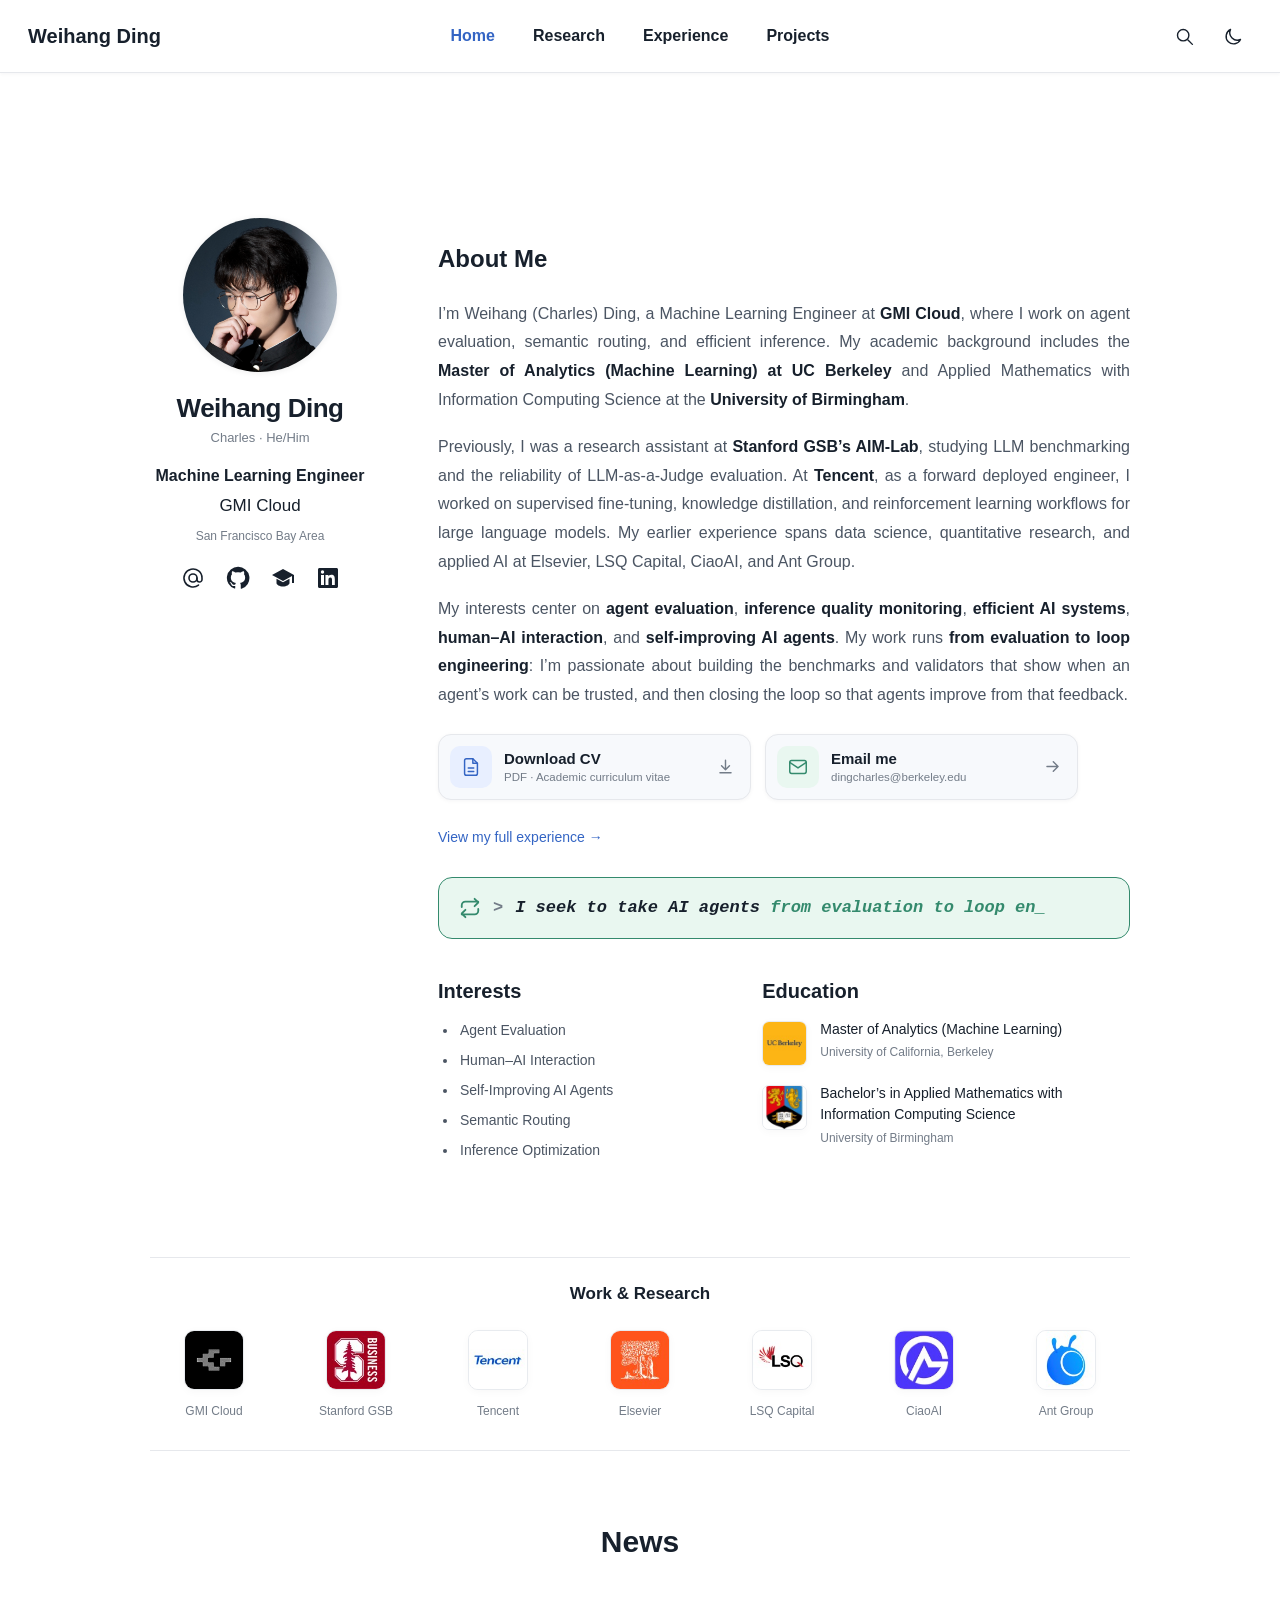
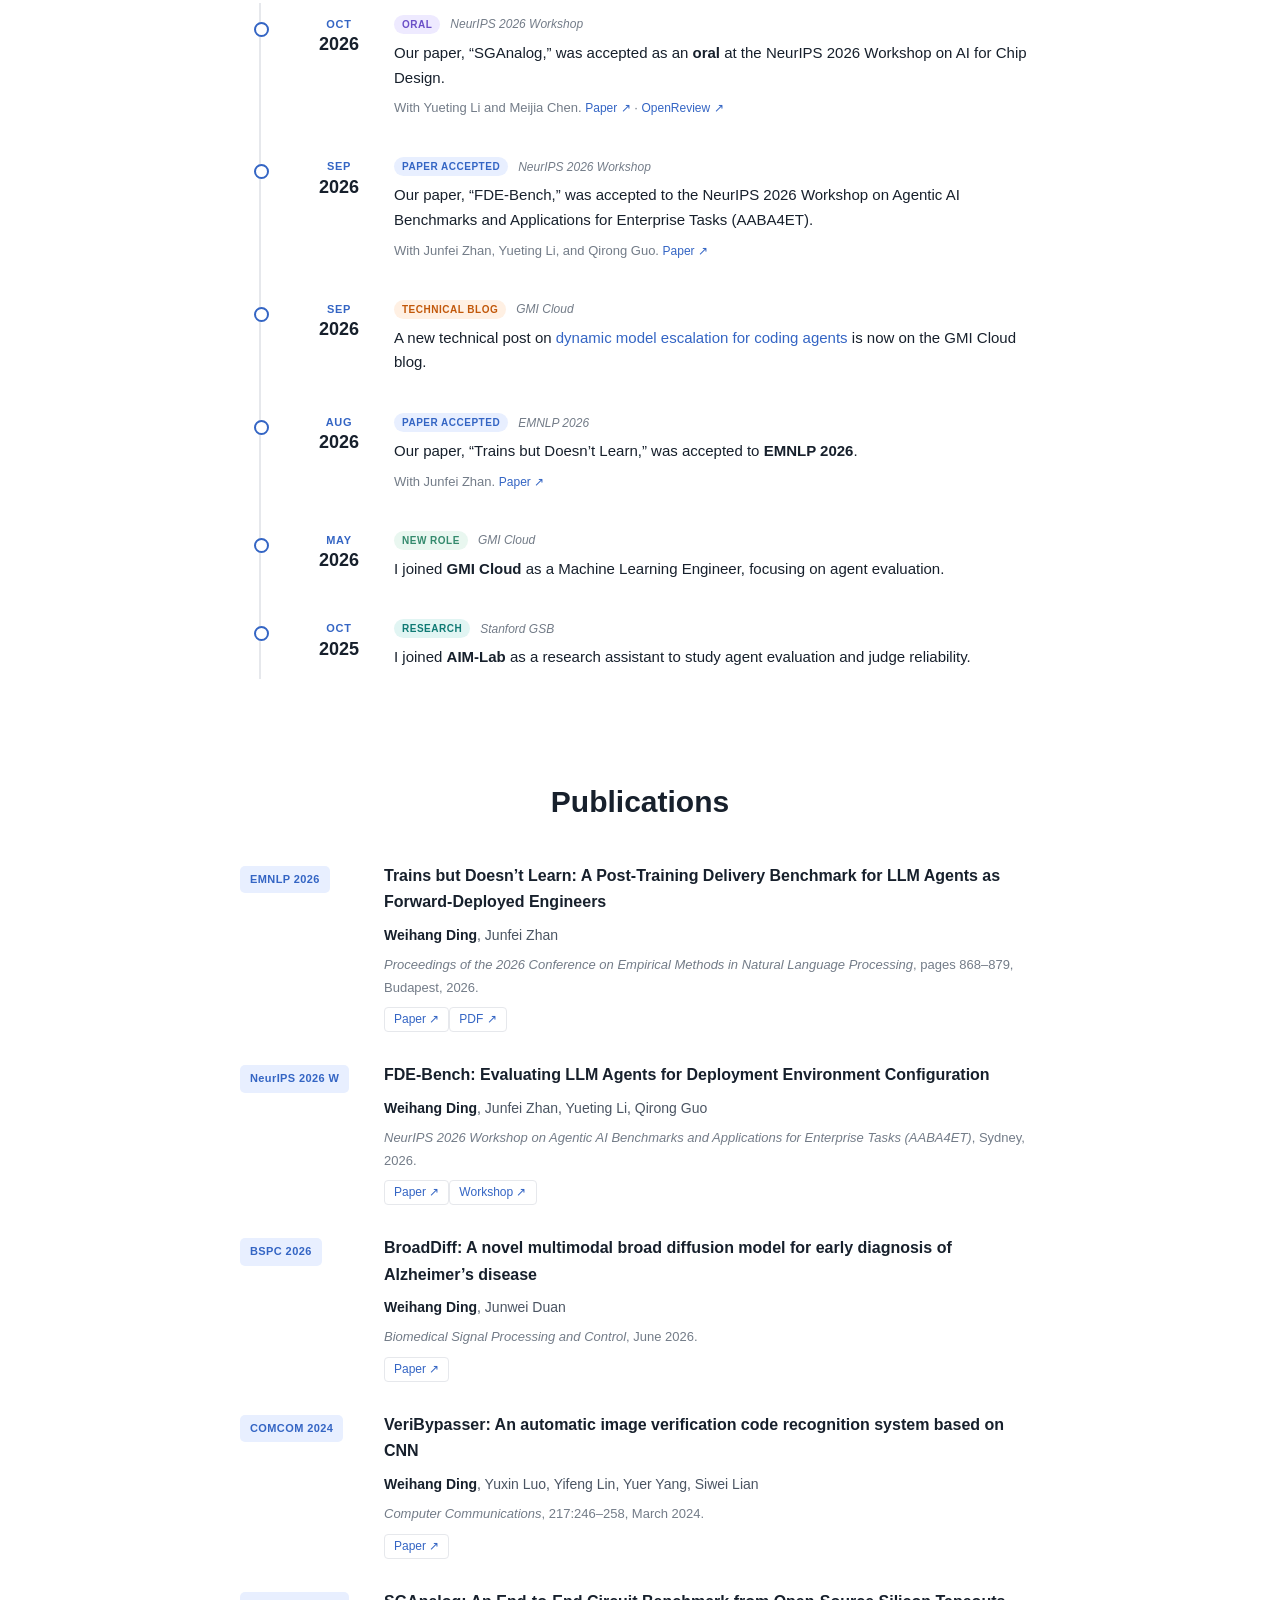
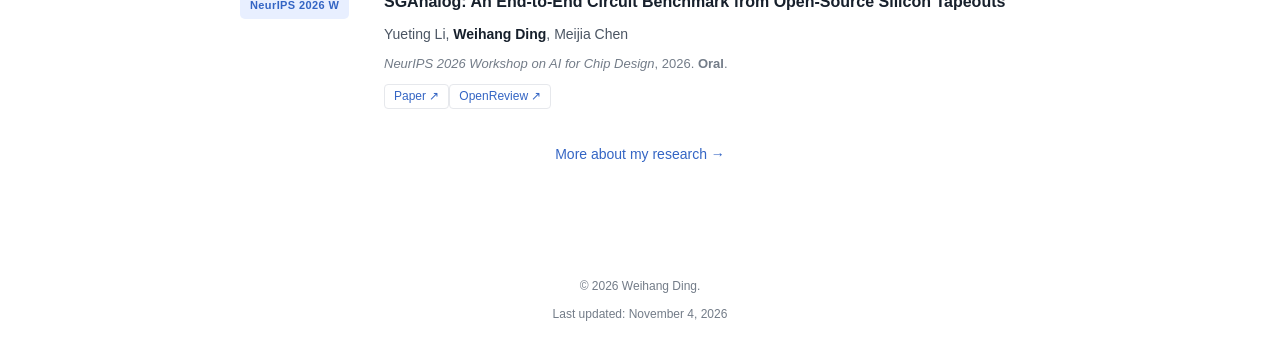
==== commit 1d583005: "Home: new portrait avatar Co-Authored-By: Claude Fable 5.2 <noreply@anthropic.com>" ====
--- a/index.html
+++ b/index.html
@@ -1 +1 @@
-<!doctype html><html lang="en" id="top"><head><meta charset="utf-8"><meta name="viewport" content="width=device-width, initial-scale=1"><title>Home | Weihang Ding</title><meta name="description" content="Weihang (Charles) Ding — Machine Learning Engineer at GMI Cloud. Agent evaluation, human–AI interaction, self-improving agents, semantic routing, and post-training."><meta name="theme-color" content="#ffffff"><meta name="site-version" content="academic-en-10-nowriting"><link rel="canonical" href="https://charlesdingd.github.io/"><link rel="icon" href="favicon.svg?v=2" type="image/svg+xml"><meta property="og:type" content="website"><meta property="og:title" content="Home | Weihang Ding"><meta property="og:description" content="Weihang (Charles) Ding — Machine Learning Engineer at GMI Cloud. Agent evaluation, human–AI interaction, self-improving agents, semantic routing, and post-training."><meta property="og:url" content="https://charlesdingd.github.io/"><meta property="og:image" content="https://charlesdingd.github.io/avatar.png"><meta name="twitter:card" content="summary"><script src="theme.js?v=academic-en-10-nowriting"></script><link rel="stylesheet" href="style.css?v=academic-en-12-tagline"></head><body><a class="skip" href="#main">Skip to content</a><header class="site-header"><div class="header-inner"><a class="site-name" href="index.html">Weihang Ding</a><nav id="primary-nav" aria-label="Main navigation"><a href="index.html" aria-current="page">Home</a><a href="research.html">Research</a><a href="experience.html">Experience</a><a href="projects.html">Projects</a></nav><div class="header-tools"><button class="search-toggle" type="button" aria-label="Search this website"><svg class="icon " viewBox="0 0 24 24" aria-hidden="true" fill="none" stroke="currentColor" stroke-width="1.6" stroke-linecap="round" stroke-linejoin="round"><circle cx="10.5" cy="10.5" r="6.5"/><path d="m16 16 5 5"/></svg></button><button class="theme-toggle" type="button" aria-label="Switch to dark mode" aria-pressed="false"><svg class="icon moon" viewBox="0 0 24 24" aria-hidden="true" fill="none" stroke="currentColor" stroke-width="1.6" stroke-linecap="round" stroke-linejoin="round"><path d="M20 15.4A8.6 8.6 0 0 1 8.6 4 8.6 8.6 0 1 0 20 15.4Z"/></svg><svg class="icon sun" viewBox="0 0 24 24" aria-hidden="true" fill="none" stroke="currentColor" stroke-width="1.6" stroke-linecap="round" stroke-linejoin="round"><circle cx="12" cy="12" r="4"/><path d="M12 2v2m0 16v2M2 12h2m16 0h2M5 5l1.5 1.5m11 11L19 19M5 19l1.5-1.5m11-11L19 5"/></svg></button><button class="menu-toggle" type="button" aria-label="Open navigation" aria-controls="primary-nav" aria-expanded="false"><svg class="icon " viewBox="0 0 24 24" aria-hidden="true" fill="none" stroke="currentColor" stroke-width="1.6" stroke-linecap="round" stroke-linejoin="round"><path d="M4 6h16M4 12h16M4 18h16"/></svg></button></div></div></header><main id="main"><section class="biography" id="about"><aside class="profile"><img src="avatar.png" alt="Weihang Ding’s GitHub avatar" width="154" height="154" class="avatar" fetchpriority="high"><h1>Weihang Ding</h1><p class="profile-alias">Charles · He/Him</p><h2>Machine Learning Engineer</h2><p class="affiliation">GMI Cloud</p><p class="location">San Francisco Bay Area</p><div class="social-icons"><a title="Email me" href="mailto:dingcharles@berkeley.edu"><svg class="icon " viewBox="0 0 24 24" aria-hidden="true" fill="none" stroke="currentColor" stroke-width="1.6" stroke-linecap="round" stroke-linejoin="round"><circle cx="12" cy="12" r="4"/><path d="M16 12v1.5a2.5 2.5 0 0 0 5 0V12a9 9 0 1 0-3.5 7.1"/></svg><span class="visually-hidden">Email</span></a><a title="GitHub" href="https://github.com/Charlesdingd" class="" target="_blank" rel="noopener noreferrer"><svg class="icon " viewBox="0 0 24 24" aria-hidden="true" fill="currentColor" stroke="none" stroke-width="1.6" stroke-linecap="round" stroke-linejoin="round"><path d="M12 .8A11.2 11.2 0 0 0 8.46 22.6c.56.1.77-.24.77-.54v-2.1c-3.13.68-3.79-1.33-3.79-1.33-.51-1.3-1.25-1.64-1.25-1.64-1.02-.7.08-.69.08-.69 1.13.08 1.72 1.16 1.72 1.16 1 1.7 2.63 1.21 3.28.96.1-.73.4-1.22.71-1.5-2.5-.28-5.12-1.25-5.12-5.57 0-1.23.44-2.23 1.15-3.02-.12-.28-.5-1.43.11-2.97 0 0 .94-.3 3.08 1.15a10.7 10.7 0 0 1 5.6 0c2.14-1.45 3.08-1.15 3.08-1.15.61 1.54.23 2.69.12 2.97.71.79 1.14 1.79 1.14 3.02 0 4.33-2.62 5.29-5.13 5.57.41.35.76 1.02.76 2.07v3.17c0 .3.2.65.77.54A11.2 11.2 0 0 0 12 .8Z"/></svg><span class="visually-hidden">GitHub</span></a><a title="Google Scholar" href="https://scholar.google.com/citations?user=0V8CMP4AAAAJ" class="" target="_blank" rel="noopener noreferrer"><svg class="icon " viewBox="0 0 24 24" aria-hidden="true" fill="currentColor" stroke="none" stroke-width="1.6" stroke-linecap="round" stroke-linejoin="round"><path d="M12 3 1 9l11 6 9-4.9V17h2V9L12 3zm-6.5 9.7V17c0 1.7 2.9 3.5 6.5 3.5s6.5-1.8 6.5-3.5v-4.3L12 16.3l-6.5-3.6z"/></svg><span class="visually-hidden">Google Scholar</span></a><a title="LinkedIn" href="https://www.linkedin.com/in/weihang-ding-2921a52a9/" class="" target="_blank" rel="noopener noreferrer"><svg class="icon " viewBox="0 0 24 24" aria-hidden="true" fill="currentColor" stroke="none" stroke-width="1.6" stroke-linecap="round" stroke-linejoin="round"><path d="M20.5 2h-17C2.67 2 2 2.67 2 3.5v17c0 .83.67 1.5 1.5 1.5h17c.83 0 1.5-.67 1.5-1.5v-17c0-.83-.67-1.5-1.5-1.5ZM8 19H5V9h3v10ZM6.5 7.7a1.7 1.7 0 1 1 0-3.4 1.7 1.7 0 0 1 0 3.4ZM19 19h-3v-4.9c0-1.17-.02-2.68-1.64-2.68-1.64 0-1.9 1.28-1.9 2.59V19h-3V9h2.88v1.37h.04c.4-.76 1.38-1.57 2.84-1.57 3.04 0 3.6 2 3.6 4.61V19Z"/></svg><span class="visually-hidden">LinkedIn</span></a></div></aside><div class="about-content"><h2>About Me</h2><div class="bio"><p>I’m Weihang (Charles) Ding, a Machine Learning Engineer at <strong>GMI Cloud</strong>, where I work on agent evaluation, semantic routing, and efficient inference. My academic background includes the <strong>Master of Analytics (Machine Learning) at UC Berkeley</strong> and Applied Mathematics with Information Computing Science at the <strong>University of Birmingham</strong>.</p><p>Previously, I was a research assistant at <strong>Stanford GSB’s AIM-Lab</strong>, studying LLM benchmarking and the reliability of LLM-as-a-Judge evaluation. At <strong>Tencent</strong>, as a forward deployed engineer, I worked on supervised fine-tuning, knowledge distillation, and reinforcement learning workflows for large language models. My earlier experience spans data science, quantitative research, and applied AI at Elsevier, LSQ Capital, CiaoAI, and Ant Group.</p><p>My interests center on <strong>agent evaluation</strong>, <strong>inference quality monitoring</strong>, <strong>efficient AI systems</strong>, <strong>human–AI interaction</strong>, and <strong>self-improving AI agents</strong>. My work runs <strong>from evaluation to loop engineering</strong>: I’m passionate about building the benchmarks and validators that show when an agent’s work can be trusted, and then closing the loop so that agents improve from that feedback.</p></div><div class="about-actions"><a class="action-card cv-download" href="CV_Weihang_Ding.pdf" target="_blank" rel="noopener noreferrer" aria-label="Download my CV as a PDF"><span class="action-icon cv-icon" aria-hidden="true"><svg class="icon " viewBox="0 0 24 24" aria-hidden="true" fill="none" stroke="currentColor" stroke-width="1.6" stroke-linecap="round" stroke-linejoin="round"><path d="M14 3H7a2 2 0 0 0-2 2v14a2 2 0 0 0 2 2h10a2 2 0 0 0 2-2V8z"/><path d="M14 3v5h5M9 13h6M9 17h6"/></svg></span><span class="action-copy"><strong>Download CV</strong><small>PDF · Academic curriculum vitae</small></span><svg class="icon action-arrow" viewBox="0 0 24 24" aria-hidden="true" fill="none" stroke="currentColor" stroke-width="1.8" stroke-linecap="round" stroke-linejoin="round"><path d="M12 4v12m0 0 5-5m-5 5-5-5M5 20h14"/></svg></a><a class="action-card contact-card" href="mailto:dingcharles@berkeley.edu" aria-label="Email me"><span class="action-icon mail-icon" aria-hidden="true"><svg class="icon " viewBox="0 0 24 24" aria-hidden="true" fill="none" stroke="currentColor" stroke-width="1.6" stroke-linecap="round" stroke-linejoin="round"><rect x="3" y="5" width="18" height="14" rx="2"/><path d="m3 7 9 6 9-6"/></svg></span><span class="action-copy"><strong>Email me</strong><small>dingcharles@berkeley.edu</small></span><svg class="icon action-arrow" viewBox="0 0 24 24" aria-hidden="true" fill="none" stroke="currentColor" stroke-width="1.8" stroke-linecap="round" stroke-linejoin="round"><path d="M5 12h14m0 0-6-6m6 6-6 6"/></svg></a></div><p class="bio-contact"><a href="experience.html">View my full experience →</a></p><p class="tagline" aria-label="I seek to take AI agents from evaluation to loop engineering."><svg class="tagline-icon" viewBox="0 0 24 24" fill="none" stroke="currentColor" stroke-width="2" stroke-linecap="round" stroke-linejoin="round" aria-hidden="true"><path d="M17 2l4 4-4 4"/><path d="M3 11V9a4 4 0 0 1 4-4h14"/><path d="M7 22l-4-4 4-4"/><path d="M21 13v2a4 4 0 0 1-4 4H3"/></svg><span class="tagline-prompt" aria-hidden="true">&gt;</span><span class="tagline-line" aria-hidden="true"><span id="tagline-text"><span class="tagline-lead">I seek to take AI agents </span><span class="tagline-accent">from evaluation to loop engineering.</span></span><span class="tagline-cursor">_</span></span></p><script>(function(){var el=document.getElementById("tagline-text");if(!el||matchMedia("(prefers-reduced-motion: reduce)").matches)return;var lead="I seek to take AI agents ",acc="from evaluation to loop engineering.",n=0,total=lead.length+acc.length;var a=el.querySelector(".tagline-lead"),b=el.querySelector(".tagline-accent");a.textContent="";b.textContent="";(function tick(){n++;a.textContent=lead.slice(0,Math.min(n,lead.length));b.textContent=n>lead.length?acc.slice(0,n-lead.length):"";if(n<total)setTimeout(tick,38)})()})()</script><div class="background-grid"><div><h3>Interests</h3><ul class="interest-list"><li>Agent Evaluation</li><li>Human–AI Interaction</li><li>Self-Improving AI Agents</li><li>Semantic Routing</li><li>Inference Optimization</li></ul></div><div><h3>Education</h3><ul class="education-mini"><li><a class="organization-logo logo-berkeley education-logo" href="https://www.linkedin.com/school/2517/" target="_blank" rel="noopener noreferrer" aria-label="University of California, Berkeley"><img src="logo-berkeley.jpg" alt="University of California, Berkeley logo" width="100" height="100" loading="lazy" decoding="async"></a><div><span>Master of Analytics (Machine Learning)</span><small>University of California, Berkeley</small></div></li><li><a class="organization-logo logo-birmingham education-logo" href="https://www.linkedin.com/school/166627/" target="_blank" rel="noopener noreferrer" aria-label="University of Birmingham"><img src="logo-birmingham.jpg" alt="University of Birmingham logo" width="100" height="100" loading="lazy" decoding="async"></a><div><span>Bachelor’s in Applied Mathematics with Information Computing Science</span><small>University of Birmingham</small></div></li></ul></div></div></div></section><section class="affiliations" aria-labelledby="affiliations-title"><h2 id="affiliations-title">Work &amp; Research</h2><div class="affiliation-grid"><div class="affiliation-item"><a class="organization-logo logo-gmi " href="https://www.linkedin.com/company/gmi-cloud-ai/" target="_blank" rel="noopener noreferrer" aria-label="GMI Cloud"><img src="logo-gmi.jpg" alt="GMI Cloud logo" width="100" height="100" loading="lazy" decoding="async"></a><span>GMI Cloud</span></div><div class="affiliation-item"><a class="organization-logo logo-stanford " href="https://www.linkedin.com/school/1791/" target="_blank" rel="noopener noreferrer" aria-label="Stanford University Graduate School of Business"><img src="logo-stanford.jpg" alt="Stanford University Graduate School of Business logo" width="100" height="100" loading="lazy" decoding="async"></a><span>Stanford GSB</span></div><div class="affiliation-item"><a class="organization-logo logo-tencent " href="https://www.linkedin.com/company/166328/" target="_blank" rel="noopener noreferrer" aria-label="Tencent"><img src="logo-tencent.jpg" alt="Tencent logo" width="100" height="100" loading="lazy" decoding="async"></a><span>Tencent</span></div><div class="affiliation-item"><a class="organization-logo logo-elsevier " href="https://www.linkedin.com/company/3027/" target="_blank" rel="noopener noreferrer" aria-label="Elsevier"><img src="logo-elsevier.jpg" alt="Elsevier logo" width="100" height="100" loading="lazy" decoding="async"></a><span>Elsevier</span></div><div class="affiliation-item"><a class="organization-logo logo-lsq " href="https://www.linkedin.com/company/13349704/" target="_blank" rel="noopener noreferrer" aria-label="LSQ CAPITAL LIMITED"><img src="logo-lsq.jpg" alt="LSQ CAPITAL LIMITED logo" width="100" height="100" loading="lazy" decoding="async"></a><span>LSQ Capital</span></div><div class="affiliation-item"><a class="organization-logo logo-ciaoai " href="https://www.linkedin.com/company/104417520/" target="_blank" rel="noopener noreferrer" aria-label="CiaoAI"><img src="logo-ciaoai.jpg" alt="CiaoAI logo" width="100" height="100" loading="lazy" decoding="async"></a><span>CiaoAI</span></div><div class="affiliation-item"><a class="organization-logo logo-ant " href="https://www.linkedin.com/company/15245628/" target="_blank" rel="noopener noreferrer" aria-label="Ant Group"><img src="logo-ant.jpg" alt="Ant Group logo" width="100" height="100" loading="lazy" decoding="async"></a><span>Ant Group</span></div></div></section><section class="home-section news-section" id="news"><h2>News</h2><ol class="news-list"><li><time datetime="2026-10"><span>OCT</span><strong>2026</strong></time><div><p class="news-label"><span class="news-badge purple">ORAL</span><em>NeurIPS 2026 Workshop</em></p><p>Our paper, “SGAnalog,” was accepted as an <strong>oral</strong> at the NeurIPS 2026 Workshop on AI for Chip Design.</p><p class="news-detail">With Yueting Li and Meijia Chen. <a href="https://arxiv.org/abs/2610.03934" class="" target="_blank" rel="noopener noreferrer">Paper ↗</a> · <a href="https://openreview.net/forum?id=6othT7G4lC" class="" target="_blank" rel="noopener noreferrer">OpenReview ↗</a></p></div></li><li><time datetime="2026-09"><span>SEP</span><strong>2026</strong></time><div><p class="news-label"><span class="news-badge">PAPER ACCEPTED</span><em>NeurIPS 2026 Workshop</em></p><p>Our paper, “FDE-Bench,” was accepted to the NeurIPS 2026 Workshop on Agentic AI Benchmarks and Applications for Enterprise Tasks (AABA4ET).</p><p class="news-detail">With Junfei Zhan, Yueting Li, and Qirong Guo. <a href="https://arxiv.org/abs/2609.27571" class="" target="_blank" rel="noopener noreferrer">Paper ↗</a></p></div></li><li><time datetime="2026-09"><span>SEP</span><strong>2026</strong></time><div><p class="news-label"><span class="news-badge orange">TECHNICAL BLOG</span><em>GMI Cloud</em></p><p>A new technical post on <a href="https://www.gmicloud.ai/en/blog/dynamic-model-escalation-for-coding-agents-a-gmi-router-experiment-across-two-harnesses" class="" target="_blank" rel="noopener noreferrer">dynamic model escalation for coding agents</a> is now on the GMI Cloud blog.</p></div></li><li><time datetime="2026-08"><span>AUG</span><strong>2026</strong></time><div><p class="news-label"><span class="news-badge">PAPER ACCEPTED</span><em>EMNLP 2026</em></p><p>Our paper, “Trains but Doesn’t Learn,” was accepted to <strong>EMNLP 2026</strong>.</p><p class="news-detail">With Junfei Zhan. <a href="https://aclanthology.org/2026.emnlp-industry.52/" class="" target="_blank" rel="noopener noreferrer">Paper ↗</a></p></div></li><li><time datetime="2026-05"><span>MAY</span><strong>2026</strong></time><div><p class="news-label"><span class="news-badge green">NEW ROLE</span><em>GMI Cloud</em></p><p>I joined <strong>GMI Cloud</strong> as a Machine Learning Engineer, focusing on agent evaluation.</p></div></li><li><time datetime="2025-10"><span>OCT</span><strong>2025</strong></time><div><p class="news-label"><span class="news-badge teal">RESEARCH</span><em>Stanford GSB</em></p><p>I joined <strong>AIM-Lab</strong> as a research assistant to study agent evaluation and judge reliability.</p></div></li></ol></section><section class="home-section" id="publications"><h2>Publications</h2><div class="publication-list"><article class="publication" id="paper-emnlp"><span class="venue-badge">EMNLP 2026</span><div><h3>Trains but Doesn’t Learn: A Post-Training Delivery Benchmark for LLM Agents as Forward-Deployed Engineers</h3><p class="authors"><strong>Weihang Ding</strong>, <a href="https://junfei-z.github.io/" class="" target="_blank" rel="noopener noreferrer">Junfei Zhan</a></p><p class="publication-venue"><em>Proceedings of the 2026 Conference on Empirical Methods in Natural Language Processing</em>, pages 868–879, Budapest, 2026.</p><div class="paper-links"><a href="https://aclanthology.org/2026.emnlp-industry.52/" class="" target="_blank" rel="noopener noreferrer">Paper ↗</a><a href="https://aclanthology.org/2026.emnlp-industry.52.pdf" class="" target="_blank" rel="noopener noreferrer">PDF ↗</a></div></div></article><article class="publication" id="paper-fde-bench"><span class="venue-badge">NeurIPS 2026 W</span><div><h3>FDE-Bench: Evaluating LLM Agents for Deployment Environment Configuration</h3><p class="authors"><strong>Weihang Ding</strong>, <a href="https://junfei-z.github.io/" class="" target="_blank" rel="noopener noreferrer">Junfei Zhan</a>, Yueting Li, Qirong Guo</p><p class="publication-venue"><em>NeurIPS 2026 Workshop on Agentic AI Benchmarks and Applications for Enterprise Tasks (AABA4ET)</em>, Sydney, 2026.</p><div class="paper-links"><a href="https://arxiv.org/abs/2609.27571" class="" target="_blank" rel="noopener noreferrer">Paper ↗</a><a href="https://marscod.github.io/AABA4ET.NeurIPS.2026/accepted-papers.html" class="" target="_blank" rel="noopener noreferrer">Workshop ↗</a></div></div></article><article class="publication" id="paper-broaddiff"><span class="venue-badge">BSPC 2026</span><div><h3>BroadDiff: A novel multimodal broad diffusion model for early diagnosis of Alzheimer’s disease</h3><p class="authors"><strong>Weihang Ding</strong>, Junwei Duan</p><p class="publication-venue"><em>Biomedical Signal Processing and Control</em>, June 2026.</p><div class="paper-links"><a href="https://www.sciencedirect.com/science/article/abs/pii/S1746809426013790" class="" target="_blank" rel="noopener noreferrer">Paper ↗</a></div></div></article><article class="publication" id="paper-veribypasser"><span class="venue-badge">COMCOM 2024</span><div><h3>VeriBypasser: An automatic image verification code recognition system based on CNN</h3><p class="authors"><strong>Weihang Ding</strong>, Yuxin Luo, Yifeng Lin, Yuer Yang, Siwei Lian</p><p class="publication-venue"><em>Computer Communications</em>, 217:246–258, March 2024.</p><div class="paper-links"><a href="https://doi.org/10.1016/j.comcom.2023.12.022" class="" target="_blank" rel="noopener noreferrer">Paper ↗</a></div></div></article><article class="publication" id="paper-sganalog"><span class="venue-badge">NeurIPS 2026 W</span><div><h3>SGAnalog: An End-to-End Circuit Benchmark from Open-Source Silicon Tapeouts</h3><p class="authors">Yueting Li, <strong>Weihang Ding</strong>, Meijia Chen</p><p class="publication-venue"><em>NeurIPS 2026 Workshop on AI for Chip Design</em>, 2026. <strong>Oral</strong>.</p><div class="paper-links"><a href="https://arxiv.org/abs/2610.03934" class="" target="_blank" rel="noopener noreferrer">Paper ↗</a><a href="https://openreview.net/forum?id=6othT7G4lC" class="" target="_blank" rel="noopener noreferrer">OpenReview ↗</a></div></div></article></div><p class="section-followup"><a href="research.html">More about my research →</a></p></section></main><footer class="site-footer"><p>© 2026 Weihang Ding.</p><p>Last updated: November 4, 2026</p></footer><dialog id="site-search" aria-labelledby="search-title"><div class="search-top"><h2 id="search-title">Search</h2><button class="search-close" type="button" aria-label="Close search"><svg class="icon " viewBox="0 0 24 24" aria-hidden="true" fill="none" stroke="currentColor" stroke-width="1.6" stroke-linecap="round" stroke-linejoin="round"><path d="m6 6 12 12M6 18 18 6"/></svg></button></div><label class="visually-hidden" for="search-input">Search this website</label><input id="search-input" type="search" autocomplete="off" placeholder="Search publications, experience, projects…"><div id="search-results" aria-live="polite"></div></dialog><script src="search-data.js?v=academic-en-10-nowriting"></script><script src="main.js?v=academic-en-10-nowriting"></script></body></html>+<!doctype html><html lang="en" id="top"><head><meta charset="utf-8"><meta name="viewport" content="width=device-width, initial-scale=1"><title>Home | Weihang Ding</title><meta name="description" content="Weihang (Charles) Ding — Machine Learning Engineer at GMI Cloud. Agent evaluation, human–AI interaction, self-improving agents, semantic routing, and post-training."><meta name="theme-color" content="#ffffff"><meta name="site-version" content="academic-en-10-nowriting"><link rel="canonical" href="https://charlesdingd.github.io/"><link rel="icon" href="favicon.svg?v=2" type="image/svg+xml"><meta property="og:type" content="website"><meta property="og:title" content="Home | Weihang Ding"><meta property="og:description" content="Weihang (Charles) Ding — Machine Learning Engineer at GMI Cloud. Agent evaluation, human–AI interaction, self-improving agents, semantic routing, and post-training."><meta property="og:url" content="https://charlesdingd.github.io/"><meta property="og:image" content="https://charlesdingd.github.io/avatar.png"><meta name="twitter:card" content="summary"><script src="theme.js?v=academic-en-10-nowriting"></script><link rel="stylesheet" href="style.css?v=academic-en-12-tagline"></head><body><a class="skip" href="#main">Skip to content</a><header class="site-header"><div class="header-inner"><a class="site-name" href="index.html">Weihang Ding</a><nav id="primary-nav" aria-label="Main navigation"><a href="index.html" aria-current="page">Home</a><a href="research.html">Research</a><a href="experience.html">Experience</a><a href="projects.html">Projects</a></nav><div class="header-tools"><button class="search-toggle" type="button" aria-label="Search this website"><svg class="icon " viewBox="0 0 24 24" aria-hidden="true" fill="none" stroke="currentColor" stroke-width="1.6" stroke-linecap="round" stroke-linejoin="round"><circle cx="10.5" cy="10.5" r="6.5"/><path d="m16 16 5 5"/></svg></button><button class="theme-toggle" type="button" aria-label="Switch to dark mode" aria-pressed="false"><svg class="icon moon" viewBox="0 0 24 24" aria-hidden="true" fill="none" stroke="currentColor" stroke-width="1.6" stroke-linecap="round" stroke-linejoin="round"><path d="M20 15.4A8.6 8.6 0 0 1 8.6 4 8.6 8.6 0 1 0 20 15.4Z"/></svg><svg class="icon sun" viewBox="0 0 24 24" aria-hidden="true" fill="none" stroke="currentColor" stroke-width="1.6" stroke-linecap="round" stroke-linejoin="round"><circle cx="12" cy="12" r="4"/><path d="M12 2v2m0 16v2M2 12h2m16 0h2M5 5l1.5 1.5m11 11L19 19M5 19l1.5-1.5m11-11L19 5"/></svg></button><button class="menu-toggle" type="button" aria-label="Open navigation" aria-controls="primary-nav" aria-expanded="false"><svg class="icon " viewBox="0 0 24 24" aria-hidden="true" fill="none" stroke="currentColor" stroke-width="1.6" stroke-linecap="round" stroke-linejoin="round"><path d="M4 6h16M4 12h16M4 18h16"/></svg></button></div></div></header><main id="main"><section class="biography" id="about"><aside class="profile"><img src="avatar.png?v=2" alt="Portrait of Weihang Ding" width="154" height="154" class="avatar" fetchpriority="high"><h1>Weihang Ding</h1><p class="profile-alias">Charles · He/Him</p><h2>Machine Learning Engineer</h2><p class="affiliation">GMI Cloud</p><p class="location">San Francisco Bay Area</p><div class="social-icons"><a title="Email me" href="mailto:dingcharles@berkeley.edu"><svg class="icon " viewBox="0 0 24 24" aria-hidden="true" fill="none" stroke="currentColor" stroke-width="1.6" stroke-linecap="round" stroke-linejoin="round"><circle cx="12" cy="12" r="4"/><path d="M16 12v1.5a2.5 2.5 0 0 0 5 0V12a9 9 0 1 0-3.5 7.1"/></svg><span class="visually-hidden">Email</span></a><a title="GitHub" href="https://github.com/Charlesdingd" class="" target="_blank" rel="noopener noreferrer"><svg class="icon " viewBox="0 0 24 24" aria-hidden="true" fill="currentColor" stroke="none" stroke-width="1.6" stroke-linecap="round" stroke-linejoin="round"><path d="M12 .8A11.2 11.2 0 0 0 8.46 22.6c.56.1.77-.24.77-.54v-2.1c-3.13.68-3.79-1.33-3.79-1.33-.51-1.3-1.25-1.64-1.25-1.64-1.02-.7.08-.69.08-.69 1.13.08 1.72 1.16 1.72 1.16 1 1.7 2.63 1.21 3.28.96.1-.73.4-1.22.71-1.5-2.5-.28-5.12-1.25-5.12-5.57 0-1.23.44-2.23 1.15-3.02-.12-.28-.5-1.43.11-2.97 0 0 .94-.3 3.08 1.15a10.7 10.7 0 0 1 5.6 0c2.14-1.45 3.08-1.15 3.08-1.15.61 1.54.23 2.69.12 2.97.71.79 1.14 1.79 1.14 3.02 0 4.33-2.62 5.29-5.13 5.57.41.35.76 1.02.76 2.07v3.17c0 .3.2.65.77.54A11.2 11.2 0 0 0 12 .8Z"/></svg><span class="visually-hidden">GitHub</span></a><a title="Google Scholar" href="https://scholar.google.com/citations?user=0V8CMP4AAAAJ" class="" target="_blank" rel="noopener noreferrer"><svg class="icon " viewBox="0 0 24 24" aria-hidden="true" fill="currentColor" stroke="none" stroke-width="1.6" stroke-linecap="round" stroke-linejoin="round"><path d="M12 3 1 9l11 6 9-4.9V17h2V9L12 3zm-6.5 9.7V17c0 1.7 2.9 3.5 6.5 3.5s6.5-1.8 6.5-3.5v-4.3L12 16.3l-6.5-3.6z"/></svg><span class="visually-hidden">Google Scholar</span></a><a title="LinkedIn" href="https://www.linkedin.com/in/weihang-ding-2921a52a9/" class="" target="_blank" rel="noopener noreferrer"><svg class="icon " viewBox="0 0 24 24" aria-hidden="true" fill="currentColor" stroke="none" stroke-width="1.6" stroke-linecap="round" stroke-linejoin="round"><path d="M20.5 2h-17C2.67 2 2 2.67 2 3.5v17c0 .83.67 1.5 1.5 1.5h17c.83 0 1.5-.67 1.5-1.5v-17c0-.83-.67-1.5-1.5-1.5ZM8 19H5V9h3v10ZM6.5 7.7a1.7 1.7 0 1 1 0-3.4 1.7 1.7 0 0 1 0 3.4ZM19 19h-3v-4.9c0-1.17-.02-2.68-1.64-2.68-1.64 0-1.9 1.28-1.9 2.59V19h-3V9h2.88v1.37h.04c.4-.76 1.38-1.57 2.84-1.57 3.04 0 3.6 2 3.6 4.61V19Z"/></svg><span class="visually-hidden">LinkedIn</span></a></div></aside><div class="about-content"><h2>About Me</h2><div class="bio"><p>I’m Weihang (Charles) Ding, a Machine Learning Engineer at <strong>GMI Cloud</strong>, where I work on agent evaluation, semantic routing, and efficient inference. My academic background includes the <strong>Master of Analytics (Machine Learning) at UC Berkeley</strong> and Applied Mathematics with Information Computing Science at the <strong>University of Birmingham</strong>.</p><p>Previously, I was a research assistant at <strong>Stanford GSB’s AIM-Lab</strong>, studying LLM benchmarking and the reliability of LLM-as-a-Judge evaluation. At <strong>Tencent</strong>, as a forward deployed engineer, I worked on supervised fine-tuning, knowledge distillation, and reinforcement learning workflows for large language models. My earlier experience spans data science, quantitative research, and applied AI at Elsevier, LSQ Capital, CiaoAI, and Ant Group.</p><p>My interests center on <strong>agent evaluation</strong>, <strong>inference quality monitoring</strong>, <strong>efficient AI systems</strong>, <strong>human–AI interaction</strong>, and <strong>self-improving AI agents</strong>. My work runs <strong>from evaluation to loop engineering</strong>: I’m passionate about building the benchmarks and validators that show when an agent’s work can be trusted, and then closing the loop so that agents improve from that feedback.</p></div><div class="about-actions"><a class="action-card cv-download" href="CV_Weihang_Ding.pdf" target="_blank" rel="noopener noreferrer" aria-label="Download my CV as a PDF"><span class="action-icon cv-icon" aria-hidden="true"><svg class="icon " viewBox="0 0 24 24" aria-hidden="true" fill="none" stroke="currentColor" stroke-width="1.6" stroke-linecap="round" stroke-linejoin="round"><path d="M14 3H7a2 2 0 0 0-2 2v14a2 2 0 0 0 2 2h10a2 2 0 0 0 2-2V8z"/><path d="M14 3v5h5M9 13h6M9 17h6"/></svg></span><span class="action-copy"><strong>Download CV</strong><small>PDF · Academic curriculum vitae</small></span><svg class="icon action-arrow" viewBox="0 0 24 24" aria-hidden="true" fill="none" stroke="currentColor" stroke-width="1.8" stroke-linecap="round" stroke-linejoin="round"><path d="M12 4v12m0 0 5-5m-5 5-5-5M5 20h14"/></svg></a><a class="action-card contact-card" href="mailto:dingcharles@berkeley.edu" aria-label="Email me"><span class="action-icon mail-icon" aria-hidden="true"><svg class="icon " viewBox="0 0 24 24" aria-hidden="true" fill="none" stroke="currentColor" stroke-width="1.6" stroke-linecap="round" stroke-linejoin="round"><rect x="3" y="5" width="18" height="14" rx="2"/><path d="m3 7 9 6 9-6"/></svg></span><span class="action-copy"><strong>Email me</strong><small>dingcharles@berkeley.edu</small></span><svg class="icon action-arrow" viewBox="0 0 24 24" aria-hidden="true" fill="none" stroke="currentColor" stroke-width="1.8" stroke-linecap="round" stroke-linejoin="round"><path d="M5 12h14m0 0-6-6m6 6-6 6"/></svg></a></div><p class="bio-contact"><a href="experience.html">View my full experience →</a></p><p class="tagline" aria-label="I seek to take AI agents from evaluation to loop engineering."><svg class="tagline-icon" viewBox="0 0 24 24" fill="none" stroke="currentColor" stroke-width="2" stroke-linecap="round" stroke-linejoin="round" aria-hidden="true"><path d="M17 2l4 4-4 4"/><path d="M3 11V9a4 4 0 0 1 4-4h14"/><path d="M7 22l-4-4 4-4"/><path d="M21 13v2a4 4 0 0 1-4 4H3"/></svg><span class="tagline-prompt" aria-hidden="true">&gt;</span><span class="tagline-line" aria-hidden="true"><span id="tagline-text"><span class="tagline-lead">I seek to take AI agents </span><span class="tagline-accent">from evaluation to loop engineering.</span></span><span class="tagline-cursor">_</span></span></p><script>(function(){var el=document.getElementById("tagline-text");if(!el||matchMedia("(prefers-reduced-motion: reduce)").matches)return;var lead="I seek to take AI agents ",acc="from evaluation to loop engineering.",n=0,total=lead.length+acc.length;var a=el.querySelector(".tagline-lead"),b=el.querySelector(".tagline-accent");a.textContent="";b.textContent="";(function tick(){n++;a.textContent=lead.slice(0,Math.min(n,lead.length));b.textContent=n>lead.length?acc.slice(0,n-lead.length):"";if(n<total)setTimeout(tick,38)})()})()</script><div class="background-grid"><div><h3>Interests</h3><ul class="interest-list"><li>Agent Evaluation</li><li>Human–AI Interaction</li><li>Self-Improving AI Agents</li><li>Semantic Routing</li><li>Inference Optimization</li></ul></div><div><h3>Education</h3><ul class="education-mini"><li><a class="organization-logo logo-berkeley education-logo" href="https://www.linkedin.com/school/2517/" target="_blank" rel="noopener noreferrer" aria-label="University of California, Berkeley"><img src="logo-berkeley.jpg" alt="University of California, Berkeley logo" width="100" height="100" loading="lazy" decoding="async"></a><div><span>Master of Analytics (Machine Learning)</span><small>University of California, Berkeley</small></div></li><li><a class="organization-logo logo-birmingham education-logo" href="https://www.linkedin.com/school/166627/" target="_blank" rel="noopener noreferrer" aria-label="University of Birmingham"><img src="logo-birmingham.jpg" alt="University of Birmingham logo" width="100" height="100" loading="lazy" decoding="async"></a><div><span>Bachelor’s in Applied Mathematics with Information Computing Science</span><small>University of Birmingham</small></div></li></ul></div></div></div></section><section class="affiliations" aria-labelledby="affiliations-title"><h2 id="affiliations-title">Work &amp; Research</h2><div class="affiliation-grid"><div class="affiliation-item"><a class="organization-logo logo-gmi " href="https://www.linkedin.com/company/gmi-cloud-ai/" target="_blank" rel="noopener noreferrer" aria-label="GMI Cloud"><img src="logo-gmi.jpg" alt="GMI Cloud logo" width="100" height="100" loading="lazy" decoding="async"></a><span>GMI Cloud</span></div><div class="affiliation-item"><a class="organization-logo logo-stanford " href="https://www.linkedin.com/school/1791/" target="_blank" rel="noopener noreferrer" aria-label="Stanford University Graduate School of Business"><img src="logo-stanford.jpg" alt="Stanford University Graduate School of Business logo" width="100" height="100" loading="lazy" decoding="async"></a><span>Stanford GSB</span></div><div class="affiliation-item"><a class="organization-logo logo-tencent " href="https://www.linkedin.com/company/166328/" target="_blank" rel="noopener noreferrer" aria-label="Tencent"><img src="logo-tencent.jpg" alt="Tencent logo" width="100" height="100" loading="lazy" decoding="async"></a><span>Tencent</span></div><div class="affiliation-item"><a class="organization-logo logo-elsevier " href="https://www.linkedin.com/company/3027/" target="_blank" rel="noopener noreferrer" aria-label="Elsevier"><img src="logo-elsevier.jpg" alt="Elsevier logo" width="100" height="100" loading="lazy" decoding="async"></a><span>Elsevier</span></div><div class="affiliation-item"><a class="organization-logo logo-lsq " href="https://www.linkedin.com/company/13349704/" target="_blank" rel="noopener noreferrer" aria-label="LSQ CAPITAL LIMITED"><img src="logo-lsq.jpg" alt="LSQ CAPITAL LIMITED logo" width="100" height="100" loading="lazy" decoding="async"></a><span>LSQ Capital</span></div><div class="affiliation-item"><a class="organization-logo logo-ciaoai " href="https://www.linkedin.com/company/104417520/" target="_blank" rel="noopener noreferrer" aria-label="CiaoAI"><img src="logo-ciaoai.jpg" alt="CiaoAI logo" width="100" height="100" loading="lazy" decoding="async"></a><span>CiaoAI</span></div><div class="affiliation-item"><a class="organization-logo logo-ant " href="https://www.linkedin.com/company/15245628/" target="_blank" rel="noopener noreferrer" aria-label="Ant Group"><img src="logo-ant.jpg" alt="Ant Group logo" width="100" height="100" loading="lazy" decoding="async"></a><span>Ant Group</span></div></div></section><section class="home-section news-section" id="news"><h2>News</h2><ol class="news-list"><li><time datetime="2026-10"><span>OCT</span><strong>2026</strong></time><div><p class="news-label"><span class="news-badge purple">ORAL</span><em>NeurIPS 2026 Workshop</em></p><p>Our paper, “SGAnalog,” was accepted as an <strong>oral</strong> at the NeurIPS 2026 Workshop on AI for Chip Design.</p><p class="news-detail">With Yueting Li and Meijia Chen. <a href="https://arxiv.org/abs/2610.03934" class="" target="_blank" rel="noopener noreferrer">Paper ↗</a> · <a href="https://openreview.net/forum?id=6othT7G4lC" class="" target="_blank" rel="noopener noreferrer">OpenReview ↗</a></p></div></li><li><time datetime="2026-09"><span>SEP</span><strong>2026</strong></time><div><p class="news-label"><span class="news-badge">PAPER ACCEPTED</span><em>NeurIPS 2026 Workshop</em></p><p>Our paper, “FDE-Bench,” was accepted to the NeurIPS 2026 Workshop on Agentic AI Benchmarks and Applications for Enterprise Tasks (AABA4ET).</p><p class="news-detail">With Junfei Zhan, Yueting Li, and Qirong Guo. <a href="https://arxiv.org/abs/2609.27571" class="" target="_blank" rel="noopener noreferrer">Paper ↗</a></p></div></li><li><time datetime="2026-09"><span>SEP</span><strong>2026</strong></time><div><p class="news-label"><span class="news-badge orange">TECHNICAL BLOG</span><em>GMI Cloud</em></p><p>A new technical post on <a href="https://www.gmicloud.ai/en/blog/dynamic-model-escalation-for-coding-agents-a-gmi-router-experiment-across-two-harnesses" class="" target="_blank" rel="noopener noreferrer">dynamic model escalation for coding agents</a> is now on the GMI Cloud blog.</p></div></li><li><time datetime="2026-08"><span>AUG</span><strong>2026</strong></time><div><p class="news-label"><span class="news-badge">PAPER ACCEPTED</span><em>EMNLP 2026</em></p><p>Our paper, “Trains but Doesn’t Learn,” was accepted to <strong>EMNLP 2026</strong>.</p><p class="news-detail">With Junfei Zhan. <a href="https://aclanthology.org/2026.emnlp-industry.52/" class="" target="_blank" rel="noopener noreferrer">Paper ↗</a></p></div></li><li><time datetime="2026-05"><span>MAY</span><strong>2026</strong></time><div><p class="news-label"><span class="news-badge green">NEW ROLE</span><em>GMI Cloud</em></p><p>I joined <strong>GMI Cloud</strong> as a Machine Learning Engineer, focusing on agent evaluation.</p></div></li><li><time datetime="2025-10"><span>OCT</span><strong>2025</strong></time><div><p class="news-label"><span class="news-badge teal">RESEARCH</span><em>Stanford GSB</em></p><p>I joined <strong>AIM-Lab</strong> as a research assistant to study agent evaluation and judge reliability.</p></div></li></ol></section><section class="home-section" id="publications"><h2>Publications</h2><div class="publication-list"><article class="publication" id="paper-emnlp"><span class="venue-badge">EMNLP 2026</span><div><h3>Trains but Doesn’t Learn: A Post-Training Delivery Benchmark for LLM Agents as Forward-Deployed Engineers</h3><p class="authors"><strong>Weihang Ding</strong>, <a href="https://junfei-z.github.io/" class="" target="_blank" rel="noopener noreferrer">Junfei Zhan</a></p><p class="publication-venue"><em>Proceedings of the 2026 Conference on Empirical Methods in Natural Language Processing</em>, pages 868–879, Budapest, 2026.</p><div class="paper-links"><a href="https://aclanthology.org/2026.emnlp-industry.52/" class="" target="_blank" rel="noopener noreferrer">Paper ↗</a><a href="https://aclanthology.org/2026.emnlp-industry.52.pdf" class="" target="_blank" rel="noopener noreferrer">PDF ↗</a></div></div></article><article class="publication" id="paper-fde-bench"><span class="venue-badge">NeurIPS 2026 W</span><div><h3>FDE-Bench: Evaluating LLM Agents for Deployment Environment Configuration</h3><p class="authors"><strong>Weihang Ding</strong>, <a href="https://junfei-z.github.io/" class="" target="_blank" rel="noopener noreferrer">Junfei Zhan</a>, Yueting Li, Qirong Guo</p><p class="publication-venue"><em>NeurIPS 2026 Workshop on Agentic AI Benchmarks and Applications for Enterprise Tasks (AABA4ET)</em>, Sydney, 2026.</p><div class="paper-links"><a href="https://arxiv.org/abs/2609.27571" class="" target="_blank" rel="noopener noreferrer">Paper ↗</a><a href="https://marscod.github.io/AABA4ET.NeurIPS.2026/accepted-papers.html" class="" target="_blank" rel="noopener noreferrer">Workshop ↗</a></div></div></article><article class="publication" id="paper-broaddiff"><span class="venue-badge">BSPC 2026</span><div><h3>BroadDiff: A novel multimodal broad diffusion model for early diagnosis of Alzheimer’s disease</h3><p class="authors"><strong>Weihang Ding</strong>, Junwei Duan</p><p class="publication-venue"><em>Biomedical Signal Processing and Control</em>, June 2026.</p><div class="paper-links"><a href="https://www.sciencedirect.com/science/article/abs/pii/S1746809426013790" class="" target="_blank" rel="noopener noreferrer">Paper ↗</a></div></div></article><article class="publication" id="paper-veribypasser"><span class="venue-badge">COMCOM 2024</span><div><h3>VeriBypasser: An automatic image verification code recognition system based on CNN</h3><p class="authors"><strong>Weihang Ding</strong>, Yuxin Luo, Yifeng Lin, Yuer Yang, Siwei Lian</p><p class="publication-venue"><em>Computer Communications</em>, 217:246–258, March 2024.</p><div class="paper-links"><a href="https://doi.org/10.1016/j.comcom.2023.12.022" class="" target="_blank" rel="noopener noreferrer">Paper ↗</a></div></div></article><article class="publication" id="paper-sganalog"><span class="venue-badge">NeurIPS 2026 W</span><div><h3>SGAnalog: An End-to-End Circuit Benchmark from Open-Source Silicon Tapeouts</h3><p class="authors">Yueting Li, <strong>Weihang Ding</strong>, Meijia Chen</p><p class="publication-venue"><em>NeurIPS 2026 Workshop on AI for Chip Design</em>, 2026. <strong>Oral</strong>.</p><div class="paper-links"><a href="https://arxiv.org/abs/2610.03934" class="" target="_blank" rel="noopener noreferrer">Paper ↗</a><a href="https://openreview.net/forum?id=6othT7G4lC" class="" target="_blank" rel="noopener noreferrer">OpenReview ↗</a></div></div></article></div><p class="section-followup"><a href="research.html">More about my research →</a></p></section></main><footer class="site-footer"><p>© 2026 Weihang Ding.</p><p>Last updated: November 4, 2026</p></footer><dialog id="site-search" aria-labelledby="search-title"><div class="search-top"><h2 id="search-title">Search</h2><button class="search-close" type="button" aria-label="Close search"><svg class="icon " viewBox="0 0 24 24" aria-hidden="true" fill="none" stroke="currentColor" stroke-width="1.6" stroke-linecap="round" stroke-linejoin="round"><path d="m6 6 12 12M6 18 18 6"/></svg></button></div><label class="visually-hidden" for="search-input">Search this website</label><input id="search-input" type="search" autocomplete="off" placeholder="Search publications, experience, projects…"><div id="search-results" aria-live="polite"></div></dialog><script src="search-data.js?v=academic-en-10-nowriting"></script><script src="main.js?v=academic-en-10-nowriting"></script></body></html>
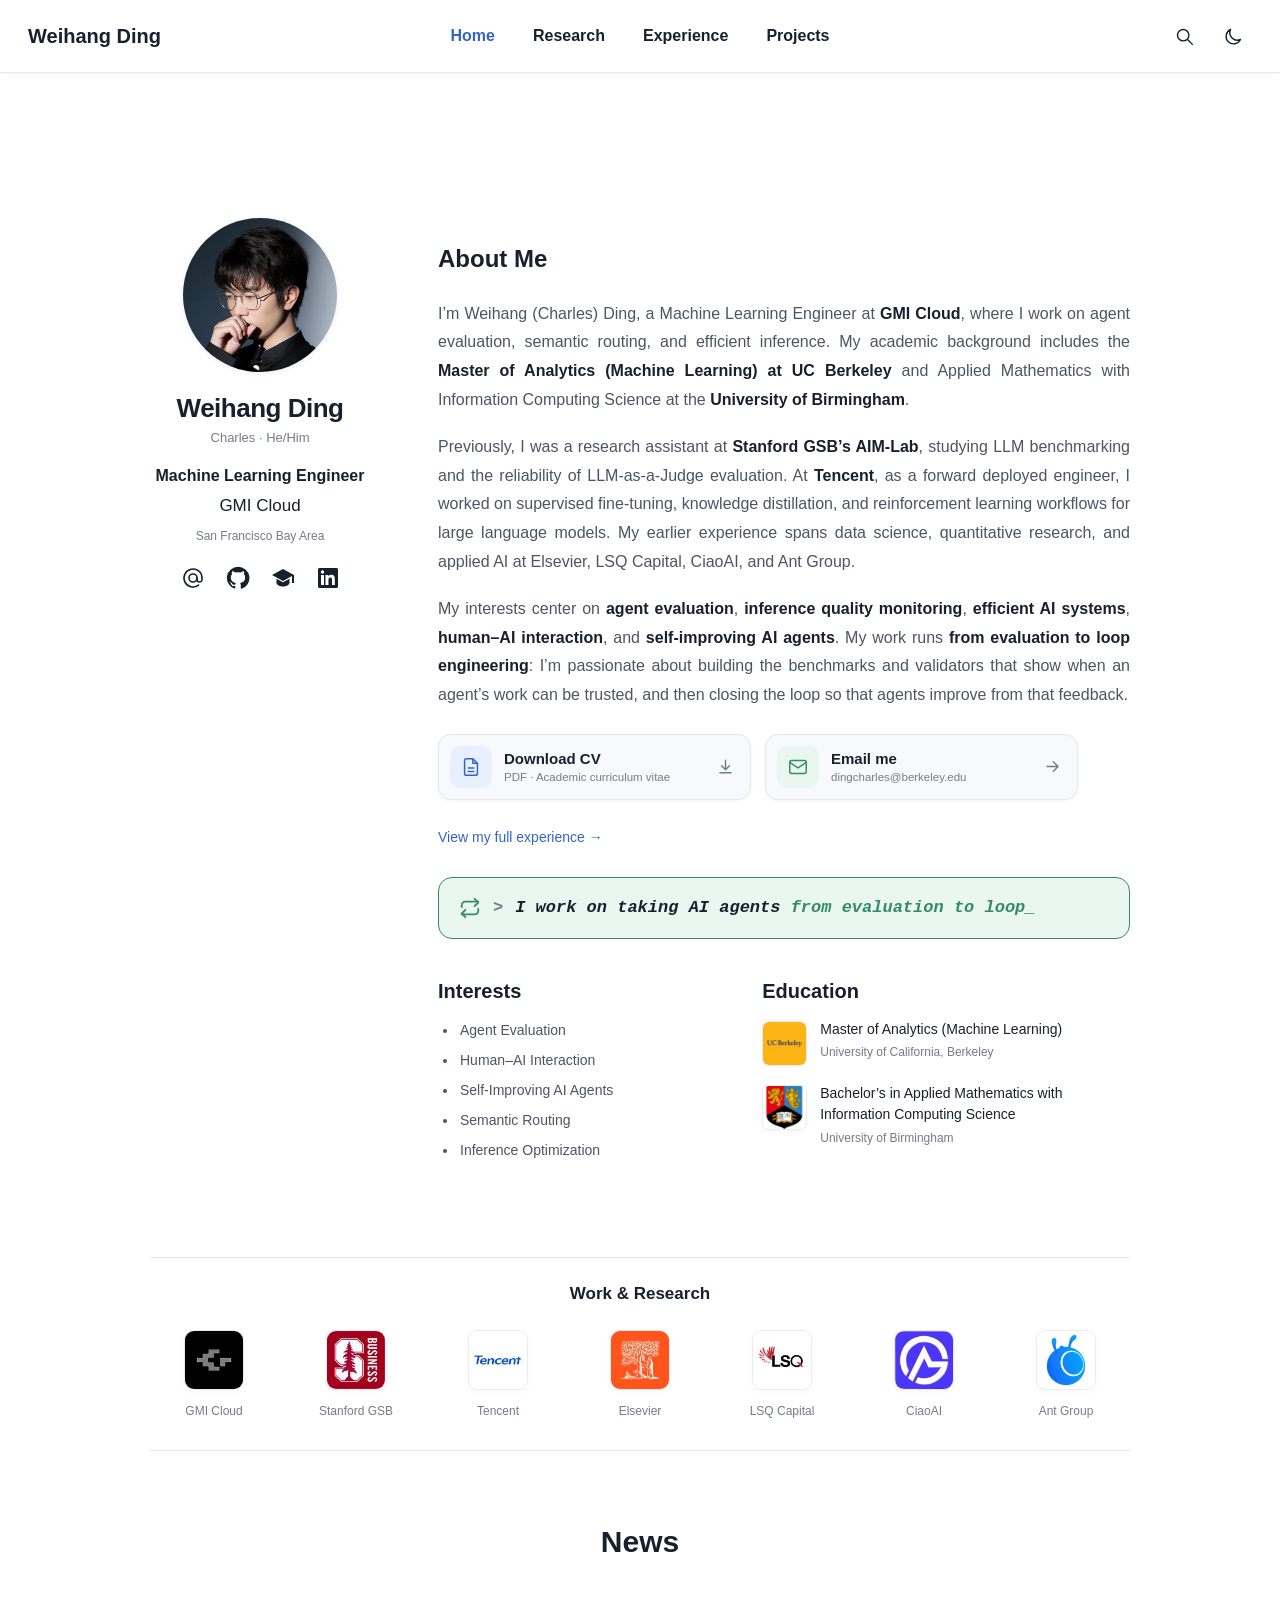
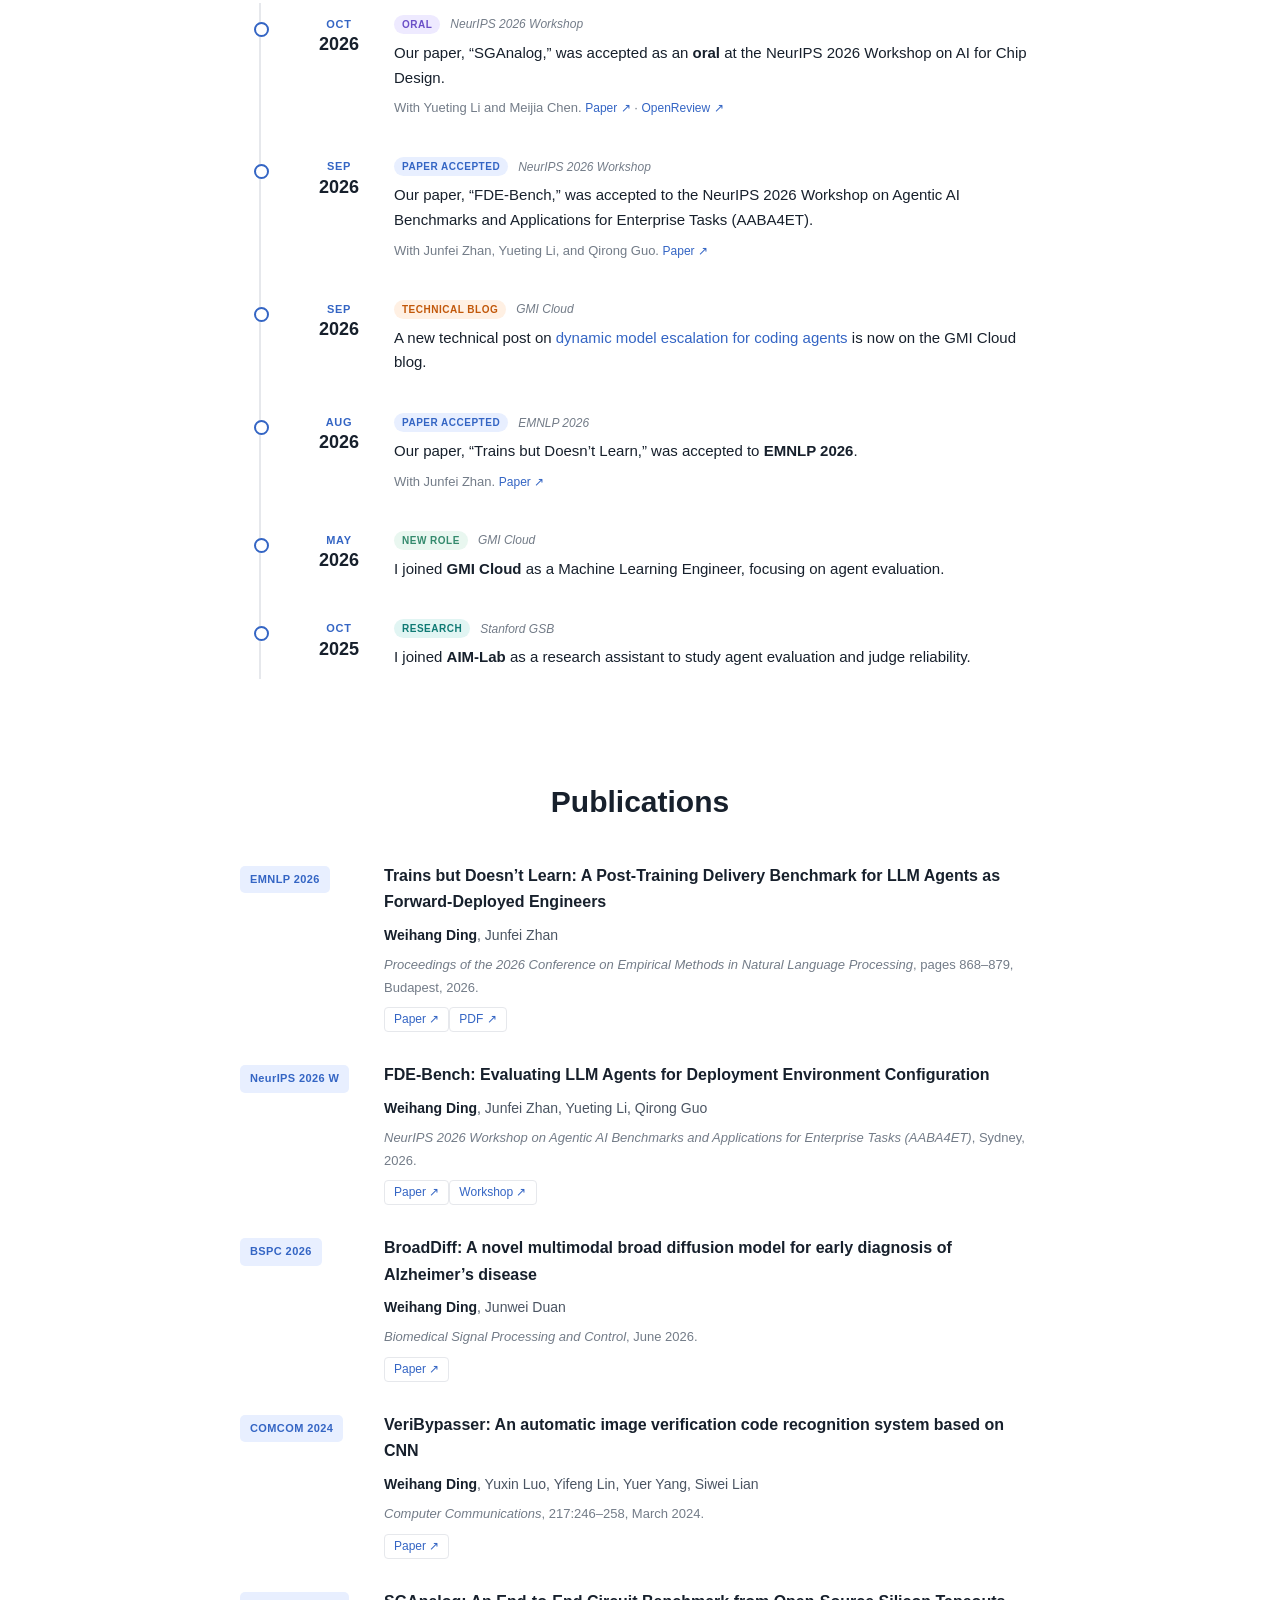
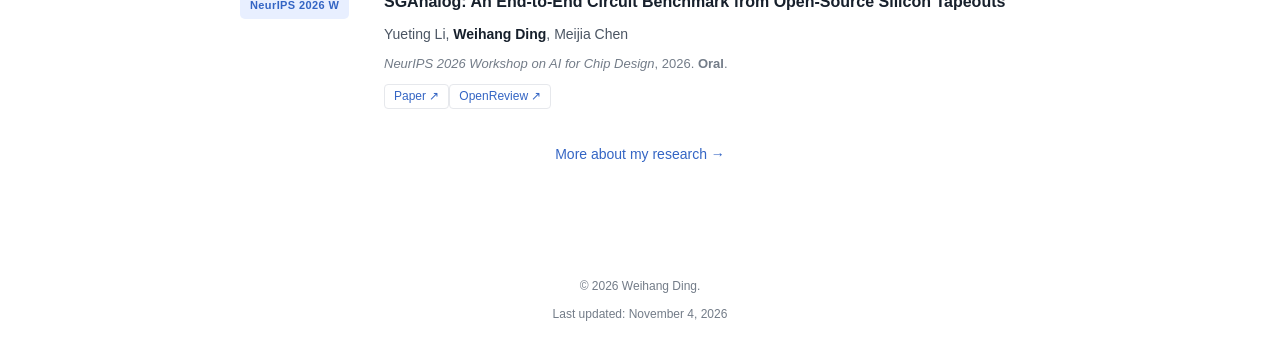
==== commit 9f734833: "Home: tagline wording Co-Authored-By: Claude Fable 5.2 <noreply@anthropic.com>" ====
--- a/index.html
+++ b/index.html
@@ -1 +1 @@
-<!doctype html><html lang="en" id="top"><head><meta charset="utf-8"><meta name="viewport" content="width=device-width, initial-scale=1"><title>Home | Weihang Ding</title><meta name="description" content="Weihang (Charles) Ding — Machine Learning Engineer at GMI Cloud. Agent evaluation, human–AI interaction, self-improving agents, semantic routing, and post-training."><meta name="theme-color" content="#ffffff"><meta name="site-version" content="academic-en-10-nowriting"><link rel="canonical" href="https://charlesdingd.github.io/"><link rel="icon" href="favicon.svg?v=2" type="image/svg+xml"><meta property="og:type" content="website"><meta property="og:title" content="Home | Weihang Ding"><meta property="og:description" content="Weihang (Charles) Ding — Machine Learning Engineer at GMI Cloud. Agent evaluation, human–AI interaction, self-improving agents, semantic routing, and post-training."><meta property="og:url" content="https://charlesdingd.github.io/"><meta property="og:image" content="https://charlesdingd.github.io/avatar.png"><meta name="twitter:card" content="summary"><script src="theme.js?v=academic-en-10-nowriting"></script><link rel="stylesheet" href="style.css?v=academic-en-12-tagline"></head><body><a class="skip" href="#main">Skip to content</a><header class="site-header"><div class="header-inner"><a class="site-name" href="index.html">Weihang Ding</a><nav id="primary-nav" aria-label="Main navigation"><a href="index.html" aria-current="page">Home</a><a href="research.html">Research</a><a href="experience.html">Experience</a><a href="projects.html">Projects</a></nav><div class="header-tools"><button class="search-toggle" type="button" aria-label="Search this website"><svg class="icon " viewBox="0 0 24 24" aria-hidden="true" fill="none" stroke="currentColor" stroke-width="1.6" stroke-linecap="round" stroke-linejoin="round"><circle cx="10.5" cy="10.5" r="6.5"/><path d="m16 16 5 5"/></svg></button><button class="theme-toggle" type="button" aria-label="Switch to dark mode" aria-pressed="false"><svg class="icon moon" viewBox="0 0 24 24" aria-hidden="true" fill="none" stroke="currentColor" stroke-width="1.6" stroke-linecap="round" stroke-linejoin="round"><path d="M20 15.4A8.6 8.6 0 0 1 8.6 4 8.6 8.6 0 1 0 20 15.4Z"/></svg><svg class="icon sun" viewBox="0 0 24 24" aria-hidden="true" fill="none" stroke="currentColor" stroke-width="1.6" stroke-linecap="round" stroke-linejoin="round"><circle cx="12" cy="12" r="4"/><path d="M12 2v2m0 16v2M2 12h2m16 0h2M5 5l1.5 1.5m11 11L19 19M5 19l1.5-1.5m11-11L19 5"/></svg></button><button class="menu-toggle" type="button" aria-label="Open navigation" aria-controls="primary-nav" aria-expanded="false"><svg class="icon " viewBox="0 0 24 24" aria-hidden="true" fill="none" stroke="currentColor" stroke-width="1.6" stroke-linecap="round" stroke-linejoin="round"><path d="M4 6h16M4 12h16M4 18h16"/></svg></button></div></div></header><main id="main"><section class="biography" id="about"><aside class="profile"><img src="avatar.png?v=2" alt="Portrait of Weihang Ding" width="154" height="154" class="avatar" fetchpriority="high"><h1>Weihang Ding</h1><p class="profile-alias">Charles · He/Him</p><h2>Machine Learning Engineer</h2><p class="affiliation">GMI Cloud</p><p class="location">San Francisco Bay Area</p><div class="social-icons"><a title="Email me" href="mailto:dingcharles@berkeley.edu"><svg class="icon " viewBox="0 0 24 24" aria-hidden="true" fill="none" stroke="currentColor" stroke-width="1.6" stroke-linecap="round" stroke-linejoin="round"><circle cx="12" cy="12" r="4"/><path d="M16 12v1.5a2.5 2.5 0 0 0 5 0V12a9 9 0 1 0-3.5 7.1"/></svg><span class="visually-hidden">Email</span></a><a title="GitHub" href="https://github.com/Charlesdingd" class="" target="_blank" rel="noopener noreferrer"><svg class="icon " viewBox="0 0 24 24" aria-hidden="true" fill="currentColor" stroke="none" stroke-width="1.6" stroke-linecap="round" stroke-linejoin="round"><path d="M12 .8A11.2 11.2 0 0 0 8.46 22.6c.56.1.77-.24.77-.54v-2.1c-3.13.68-3.79-1.33-3.79-1.33-.51-1.3-1.25-1.64-1.25-1.64-1.02-.7.08-.69.08-.69 1.13.08 1.72 1.16 1.72 1.16 1 1.7 2.63 1.21 3.28.96.1-.73.4-1.22.71-1.5-2.5-.28-5.12-1.25-5.12-5.57 0-1.23.44-2.23 1.15-3.02-.12-.28-.5-1.43.11-2.97 0 0 .94-.3 3.08 1.15a10.7 10.7 0 0 1 5.6 0c2.14-1.45 3.08-1.15 3.08-1.15.61 1.54.23 2.69.12 2.97.71.79 1.14 1.79 1.14 3.02 0 4.33-2.62 5.29-5.13 5.57.41.35.76 1.02.76 2.07v3.17c0 .3.2.65.77.54A11.2 11.2 0 0 0 12 .8Z"/></svg><span class="visually-hidden">GitHub</span></a><a title="Google Scholar" href="https://scholar.google.com/citations?user=0V8CMP4AAAAJ" class="" target="_blank" rel="noopener noreferrer"><svg class="icon " viewBox="0 0 24 24" aria-hidden="true" fill="currentColor" stroke="none" stroke-width="1.6" stroke-linecap="round" stroke-linejoin="round"><path d="M12 3 1 9l11 6 9-4.9V17h2V9L12 3zm-6.5 9.7V17c0 1.7 2.9 3.5 6.5 3.5s6.5-1.8 6.5-3.5v-4.3L12 16.3l-6.5-3.6z"/></svg><span class="visually-hidden">Google Scholar</span></a><a title="LinkedIn" href="https://www.linkedin.com/in/weihang-ding-2921a52a9/" class="" target="_blank" rel="noopener noreferrer"><svg class="icon " viewBox="0 0 24 24" aria-hidden="true" fill="currentColor" stroke="none" stroke-width="1.6" stroke-linecap="round" stroke-linejoin="round"><path d="M20.5 2h-17C2.67 2 2 2.67 2 3.5v17c0 .83.67 1.5 1.5 1.5h17c.83 0 1.5-.67 1.5-1.5v-17c0-.83-.67-1.5-1.5-1.5ZM8 19H5V9h3v10ZM6.5 7.7a1.7 1.7 0 1 1 0-3.4 1.7 1.7 0 0 1 0 3.4ZM19 19h-3v-4.9c0-1.17-.02-2.68-1.64-2.68-1.64 0-1.9 1.28-1.9 2.59V19h-3V9h2.88v1.37h.04c.4-.76 1.38-1.57 2.84-1.57 3.04 0 3.6 2 3.6 4.61V19Z"/></svg><span class="visually-hidden">LinkedIn</span></a></div></aside><div class="about-content"><h2>About Me</h2><div class="bio"><p>I’m Weihang (Charles) Ding, a Machine Learning Engineer at <strong>GMI Cloud</strong>, where I work on agent evaluation, semantic routing, and efficient inference. My academic background includes the <strong>Master of Analytics (Machine Learning) at UC Berkeley</strong> and Applied Mathematics with Information Computing Science at the <strong>University of Birmingham</strong>.</p><p>Previously, I was a research assistant at <strong>Stanford GSB’s AIM-Lab</strong>, studying LLM benchmarking and the reliability of LLM-as-a-Judge evaluation. At <strong>Tencent</strong>, as a forward deployed engineer, I worked on supervised fine-tuning, knowledge distillation, and reinforcement learning workflows for large language models. My earlier experience spans data science, quantitative research, and applied AI at Elsevier, LSQ Capital, CiaoAI, and Ant Group.</p><p>My interests center on <strong>agent evaluation</strong>, <strong>inference quality monitoring</strong>, <strong>efficient AI systems</strong>, <strong>human–AI interaction</strong>, and <strong>self-improving AI agents</strong>. My work runs <strong>from evaluation to loop engineering</strong>: I’m passionate about building the benchmarks and validators that show when an agent’s work can be trusted, and then closing the loop so that agents improve from that feedback.</p></div><div class="about-actions"><a class="action-card cv-download" href="CV_Weihang_Ding.pdf" target="_blank" rel="noopener noreferrer" aria-label="Download my CV as a PDF"><span class="action-icon cv-icon" aria-hidden="true"><svg class="icon " viewBox="0 0 24 24" aria-hidden="true" fill="none" stroke="currentColor" stroke-width="1.6" stroke-linecap="round" stroke-linejoin="round"><path d="M14 3H7a2 2 0 0 0-2 2v14a2 2 0 0 0 2 2h10a2 2 0 0 0 2-2V8z"/><path d="M14 3v5h5M9 13h6M9 17h6"/></svg></span><span class="action-copy"><strong>Download CV</strong><small>PDF · Academic curriculum vitae</small></span><svg class="icon action-arrow" viewBox="0 0 24 24" aria-hidden="true" fill="none" stroke="currentColor" stroke-width="1.8" stroke-linecap="round" stroke-linejoin="round"><path d="M12 4v12m0 0 5-5m-5 5-5-5M5 20h14"/></svg></a><a class="action-card contact-card" href="mailto:dingcharles@berkeley.edu" aria-label="Email me"><span class="action-icon mail-icon" aria-hidden="true"><svg class="icon " viewBox="0 0 24 24" aria-hidden="true" fill="none" stroke="currentColor" stroke-width="1.6" stroke-linecap="round" stroke-linejoin="round"><rect x="3" y="5" width="18" height="14" rx="2"/><path d="m3 7 9 6 9-6"/></svg></span><span class="action-copy"><strong>Email me</strong><small>dingcharles@berkeley.edu</small></span><svg class="icon action-arrow" viewBox="0 0 24 24" aria-hidden="true" fill="none" stroke="currentColor" stroke-width="1.8" stroke-linecap="round" stroke-linejoin="round"><path d="M5 12h14m0 0-6-6m6 6-6 6"/></svg></a></div><p class="bio-contact"><a href="experience.html">View my full experience →</a></p><p class="tagline" aria-label="I seek to take AI agents from evaluation to loop engineering."><svg class="tagline-icon" viewBox="0 0 24 24" fill="none" stroke="currentColor" stroke-width="2" stroke-linecap="round" stroke-linejoin="round" aria-hidden="true"><path d="M17 2l4 4-4 4"/><path d="M3 11V9a4 4 0 0 1 4-4h14"/><path d="M7 22l-4-4 4-4"/><path d="M21 13v2a4 4 0 0 1-4 4H3"/></svg><span class="tagline-prompt" aria-hidden="true">&gt;</span><span class="tagline-line" aria-hidden="true"><span id="tagline-text"><span class="tagline-lead">I seek to take AI agents </span><span class="tagline-accent">from evaluation to loop engineering.</span></span><span class="tagline-cursor">_</span></span></p><script>(function(){var el=document.getElementById("tagline-text");if(!el||matchMedia("(prefers-reduced-motion: reduce)").matches)return;var lead="I seek to take AI agents ",acc="from evaluation to loop engineering.",n=0,total=lead.length+acc.length;var a=el.querySelector(".tagline-lead"),b=el.querySelector(".tagline-accent");a.textContent="";b.textContent="";(function tick(){n++;a.textContent=lead.slice(0,Math.min(n,lead.length));b.textContent=n>lead.length?acc.slice(0,n-lead.length):"";if(n<total)setTimeout(tick,38)})()})()</script><div class="background-grid"><div><h3>Interests</h3><ul class="interest-list"><li>Agent Evaluation</li><li>Human–AI Interaction</li><li>Self-Improving AI Agents</li><li>Semantic Routing</li><li>Inference Optimization</li></ul></div><div><h3>Education</h3><ul class="education-mini"><li><a class="organization-logo logo-berkeley education-logo" href="https://www.linkedin.com/school/2517/" target="_blank" rel="noopener noreferrer" aria-label="University of California, Berkeley"><img src="logo-berkeley.jpg" alt="University of California, Berkeley logo" width="100" height="100" loading="lazy" decoding="async"></a><div><span>Master of Analytics (Machine Learning)</span><small>University of California, Berkeley</small></div></li><li><a class="organization-logo logo-birmingham education-logo" href="https://www.linkedin.com/school/166627/" target="_blank" rel="noopener noreferrer" aria-label="University of Birmingham"><img src="logo-birmingham.jpg" alt="University of Birmingham logo" width="100" height="100" loading="lazy" decoding="async"></a><div><span>Bachelor’s in Applied Mathematics with Information Computing Science</span><small>University of Birmingham</small></div></li></ul></div></div></div></section><section class="affiliations" aria-labelledby="affiliations-title"><h2 id="affiliations-title">Work &amp; Research</h2><div class="affiliation-grid"><div class="affiliation-item"><a class="organization-logo logo-gmi " href="https://www.linkedin.com/company/gmi-cloud-ai/" target="_blank" rel="noopener noreferrer" aria-label="GMI Cloud"><img src="logo-gmi.jpg" alt="GMI Cloud logo" width="100" height="100" loading="lazy" decoding="async"></a><span>GMI Cloud</span></div><div class="affiliation-item"><a class="organization-logo logo-stanford " href="https://www.linkedin.com/school/1791/" target="_blank" rel="noopener noreferrer" aria-label="Stanford University Graduate School of Business"><img src="logo-stanford.jpg" alt="Stanford University Graduate School of Business logo" width="100" height="100" loading="lazy" decoding="async"></a><span>Stanford GSB</span></div><div class="affiliation-item"><a class="organization-logo logo-tencent " href="https://www.linkedin.com/company/166328/" target="_blank" rel="noopener noreferrer" aria-label="Tencent"><img src="logo-tencent.jpg" alt="Tencent logo" width="100" height="100" loading="lazy" decoding="async"></a><span>Tencent</span></div><div class="affiliation-item"><a class="organization-logo logo-elsevier " href="https://www.linkedin.com/company/3027/" target="_blank" rel="noopener noreferrer" aria-label="Elsevier"><img src="logo-elsevier.jpg" alt="Elsevier logo" width="100" height="100" loading="lazy" decoding="async"></a><span>Elsevier</span></div><div class="affiliation-item"><a class="organization-logo logo-lsq " href="https://www.linkedin.com/company/13349704/" target="_blank" rel="noopener noreferrer" aria-label="LSQ CAPITAL LIMITED"><img src="logo-lsq.jpg" alt="LSQ CAPITAL LIMITED logo" width="100" height="100" loading="lazy" decoding="async"></a><span>LSQ Capital</span></div><div class="affiliation-item"><a class="organization-logo logo-ciaoai " href="https://www.linkedin.com/company/104417520/" target="_blank" rel="noopener noreferrer" aria-label="CiaoAI"><img src="logo-ciaoai.jpg" alt="CiaoAI logo" width="100" height="100" loading="lazy" decoding="async"></a><span>CiaoAI</span></div><div class="affiliation-item"><a class="organization-logo logo-ant " href="https://www.linkedin.com/company/15245628/" target="_blank" rel="noopener noreferrer" aria-label="Ant Group"><img src="logo-ant.jpg" alt="Ant Group logo" width="100" height="100" loading="lazy" decoding="async"></a><span>Ant Group</span></div></div></section><section class="home-section news-section" id="news"><h2>News</h2><ol class="news-list"><li><time datetime="2026-10"><span>OCT</span><strong>2026</strong></time><div><p class="news-label"><span class="news-badge purple">ORAL</span><em>NeurIPS 2026 Workshop</em></p><p>Our paper, “SGAnalog,” was accepted as an <strong>oral</strong> at the NeurIPS 2026 Workshop on AI for Chip Design.</p><p class="news-detail">With Yueting Li and Meijia Chen. <a href="https://arxiv.org/abs/2610.03934" class="" target="_blank" rel="noopener noreferrer">Paper ↗</a> · <a href="https://openreview.net/forum?id=6othT7G4lC" class="" target="_blank" rel="noopener noreferrer">OpenReview ↗</a></p></div></li><li><time datetime="2026-09"><span>SEP</span><strong>2026</strong></time><div><p class="news-label"><span class="news-badge">PAPER ACCEPTED</span><em>NeurIPS 2026 Workshop</em></p><p>Our paper, “FDE-Bench,” was accepted to the NeurIPS 2026 Workshop on Agentic AI Benchmarks and Applications for Enterprise Tasks (AABA4ET).</p><p class="news-detail">With Junfei Zhan, Yueting Li, and Qirong Guo. <a href="https://arxiv.org/abs/2609.27571" class="" target="_blank" rel="noopener noreferrer">Paper ↗</a></p></div></li><li><time datetime="2026-09"><span>SEP</span><strong>2026</strong></time><div><p class="news-label"><span class="news-badge orange">TECHNICAL BLOG</span><em>GMI Cloud</em></p><p>A new technical post on <a href="https://www.gmicloud.ai/en/blog/dynamic-model-escalation-for-coding-agents-a-gmi-router-experiment-across-two-harnesses" class="" target="_blank" rel="noopener noreferrer">dynamic model escalation for coding agents</a> is now on the GMI Cloud blog.</p></div></li><li><time datetime="2026-08"><span>AUG</span><strong>2026</strong></time><div><p class="news-label"><span class="news-badge">PAPER ACCEPTED</span><em>EMNLP 2026</em></p><p>Our paper, “Trains but Doesn’t Learn,” was accepted to <strong>EMNLP 2026</strong>.</p><p class="news-detail">With Junfei Zhan. <a href="https://aclanthology.org/2026.emnlp-industry.52/" class="" target="_blank" rel="noopener noreferrer">Paper ↗</a></p></div></li><li><time datetime="2026-05"><span>MAY</span><strong>2026</strong></time><div><p class="news-label"><span class="news-badge green">NEW ROLE</span><em>GMI Cloud</em></p><p>I joined <strong>GMI Cloud</strong> as a Machine Learning Engineer, focusing on agent evaluation.</p></div></li><li><time datetime="2025-10"><span>OCT</span><strong>2025</strong></time><div><p class="news-label"><span class="news-badge teal">RESEARCH</span><em>Stanford GSB</em></p><p>I joined <strong>AIM-Lab</strong> as a research assistant to study agent evaluation and judge reliability.</p></div></li></ol></section><section class="home-section" id="publications"><h2>Publications</h2><div class="publication-list"><article class="publication" id="paper-emnlp"><span class="venue-badge">EMNLP 2026</span><div><h3>Trains but Doesn’t Learn: A Post-Training Delivery Benchmark for LLM Agents as Forward-Deployed Engineers</h3><p class="authors"><strong>Weihang Ding</strong>, <a href="https://junfei-z.github.io/" class="" target="_blank" rel="noopener noreferrer">Junfei Zhan</a></p><p class="publication-venue"><em>Proceedings of the 2026 Conference on Empirical Methods in Natural Language Processing</em>, pages 868–879, Budapest, 2026.</p><div class="paper-links"><a href="https://aclanthology.org/2026.emnlp-industry.52/" class="" target="_blank" rel="noopener noreferrer">Paper ↗</a><a href="https://aclanthology.org/2026.emnlp-industry.52.pdf" class="" target="_blank" rel="noopener noreferrer">PDF ↗</a></div></div></article><article class="publication" id="paper-fde-bench"><span class="venue-badge">NeurIPS 2026 W</span><div><h3>FDE-Bench: Evaluating LLM Agents for Deployment Environment Configuration</h3><p class="authors"><strong>Weihang Ding</strong>, <a href="https://junfei-z.github.io/" class="" target="_blank" rel="noopener noreferrer">Junfei Zhan</a>, Yueting Li, Qirong Guo</p><p class="publication-venue"><em>NeurIPS 2026 Workshop on Agentic AI Benchmarks and Applications for Enterprise Tasks (AABA4ET)</em>, Sydney, 2026.</p><div class="paper-links"><a href="https://arxiv.org/abs/2609.27571" class="" target="_blank" rel="noopener noreferrer">Paper ↗</a><a href="https://marscod.github.io/AABA4ET.NeurIPS.2026/accepted-papers.html" class="" target="_blank" rel="noopener noreferrer">Workshop ↗</a></div></div></article><article class="publication" id="paper-broaddiff"><span class="venue-badge">BSPC 2026</span><div><h3>BroadDiff: A novel multimodal broad diffusion model for early diagnosis of Alzheimer’s disease</h3><p class="authors"><strong>Weihang Ding</strong>, Junwei Duan</p><p class="publication-venue"><em>Biomedical Signal Processing and Control</em>, June 2026.</p><div class="paper-links"><a href="https://www.sciencedirect.com/science/article/abs/pii/S1746809426013790" class="" target="_blank" rel="noopener noreferrer">Paper ↗</a></div></div></article><article class="publication" id="paper-veribypasser"><span class="venue-badge">COMCOM 2024</span><div><h3>VeriBypasser: An automatic image verification code recognition system based on CNN</h3><p class="authors"><strong>Weihang Ding</strong>, Yuxin Luo, Yifeng Lin, Yuer Yang, Siwei Lian</p><p class="publication-venue"><em>Computer Communications</em>, 217:246–258, March 2024.</p><div class="paper-links"><a href="https://doi.org/10.1016/j.comcom.2023.12.022" class="" target="_blank" rel="noopener noreferrer">Paper ↗</a></div></div></article><article class="publication" id="paper-sganalog"><span class="venue-badge">NeurIPS 2026 W</span><div><h3>SGAnalog: An End-to-End Circuit Benchmark from Open-Source Silicon Tapeouts</h3><p class="authors">Yueting Li, <strong>Weihang Ding</strong>, Meijia Chen</p><p class="publication-venue"><em>NeurIPS 2026 Workshop on AI for Chip Design</em>, 2026. <strong>Oral</strong>.</p><div class="paper-links"><a href="https://arxiv.org/abs/2610.03934" class="" target="_blank" rel="noopener noreferrer">Paper ↗</a><a href="https://openreview.net/forum?id=6othT7G4lC" class="" target="_blank" rel="noopener noreferrer">OpenReview ↗</a></div></div></article></div><p class="section-followup"><a href="research.html">More about my research →</a></p></section></main><footer class="site-footer"><p>© 2026 Weihang Ding.</p><p>Last updated: November 4, 2026</p></footer><dialog id="site-search" aria-labelledby="search-title"><div class="search-top"><h2 id="search-title">Search</h2><button class="search-close" type="button" aria-label="Close search"><svg class="icon " viewBox="0 0 24 24" aria-hidden="true" fill="none" stroke="currentColor" stroke-width="1.6" stroke-linecap="round" stroke-linejoin="round"><path d="m6 6 12 12M6 18 18 6"/></svg></button></div><label class="visually-hidden" for="search-input">Search this website</label><input id="search-input" type="search" autocomplete="off" placeholder="Search publications, experience, projects…"><div id="search-results" aria-live="polite"></div></dialog><script src="search-data.js?v=academic-en-10-nowriting"></script><script src="main.js?v=academic-en-10-nowriting"></script></body></html>+<!doctype html><html lang="en" id="top"><head><meta charset="utf-8"><meta name="viewport" content="width=device-width, initial-scale=1"><title>Home | Weihang Ding</title><meta name="description" content="Weihang (Charles) Ding — Machine Learning Engineer at GMI Cloud. Agent evaluation, human–AI interaction, self-improving agents, semantic routing, and post-training."><meta name="theme-color" content="#ffffff"><meta name="site-version" content="academic-en-10-nowriting"><link rel="canonical" href="https://charlesdingd.github.io/"><link rel="icon" href="favicon.svg?v=2" type="image/svg+xml"><meta property="og:type" content="website"><meta property="og:title" content="Home | Weihang Ding"><meta property="og:description" content="Weihang (Charles) Ding — Machine Learning Engineer at GMI Cloud. Agent evaluation, human–AI interaction, self-improving agents, semantic routing, and post-training."><meta property="og:url" content="https://charlesdingd.github.io/"><meta property="og:image" content="https://charlesdingd.github.io/avatar.png"><meta name="twitter:card" content="summary"><script src="theme.js?v=academic-en-10-nowriting"></script><link rel="stylesheet" href="style.css?v=academic-en-13-tagline"></head><body><a class="skip" href="#main">Skip to content</a><header class="site-header"><div class="header-inner"><a class="site-name" href="index.html">Weihang Ding</a><nav id="primary-nav" aria-label="Main navigation"><a href="index.html" aria-current="page">Home</a><a href="research.html">Research</a><a href="experience.html">Experience</a><a href="projects.html">Projects</a></nav><div class="header-tools"><button class="search-toggle" type="button" aria-label="Search this website"><svg class="icon " viewBox="0 0 24 24" aria-hidden="true" fill="none" stroke="currentColor" stroke-width="1.6" stroke-linecap="round" stroke-linejoin="round"><circle cx="10.5" cy="10.5" r="6.5"/><path d="m16 16 5 5"/></svg></button><button class="theme-toggle" type="button" aria-label="Switch to dark mode" aria-pressed="false"><svg class="icon moon" viewBox="0 0 24 24" aria-hidden="true" fill="none" stroke="currentColor" stroke-width="1.6" stroke-linecap="round" stroke-linejoin="round"><path d="M20 15.4A8.6 8.6 0 0 1 8.6 4 8.6 8.6 0 1 0 20 15.4Z"/></svg><svg class="icon sun" viewBox="0 0 24 24" aria-hidden="true" fill="none" stroke="currentColor" stroke-width="1.6" stroke-linecap="round" stroke-linejoin="round"><circle cx="12" cy="12" r="4"/><path d="M12 2v2m0 16v2M2 12h2m16 0h2M5 5l1.5 1.5m11 11L19 19M5 19l1.5-1.5m11-11L19 5"/></svg></button><button class="menu-toggle" type="button" aria-label="Open navigation" aria-controls="primary-nav" aria-expanded="false"><svg class="icon " viewBox="0 0 24 24" aria-hidden="true" fill="none" stroke="currentColor" stroke-width="1.6" stroke-linecap="round" stroke-linejoin="round"><path d="M4 6h16M4 12h16M4 18h16"/></svg></button></div></div></header><main id="main"><section class="biography" id="about"><aside class="profile"><img src="avatar.png?v=2" alt="Portrait of Weihang Ding" width="154" height="154" class="avatar" fetchpriority="high"><h1>Weihang Ding</h1><p class="profile-alias">Charles · He/Him</p><h2>Machine Learning Engineer</h2><p class="affiliation">GMI Cloud</p><p class="location">San Francisco Bay Area</p><div class="social-icons"><a title="Email me" href="mailto:dingcharles@berkeley.edu"><svg class="icon " viewBox="0 0 24 24" aria-hidden="true" fill="none" stroke="currentColor" stroke-width="1.6" stroke-linecap="round" stroke-linejoin="round"><circle cx="12" cy="12" r="4"/><path d="M16 12v1.5a2.5 2.5 0 0 0 5 0V12a9 9 0 1 0-3.5 7.1"/></svg><span class="visually-hidden">Email</span></a><a title="GitHub" href="https://github.com/Charlesdingd" class="" target="_blank" rel="noopener noreferrer"><svg class="icon " viewBox="0 0 24 24" aria-hidden="true" fill="currentColor" stroke="none" stroke-width="1.6" stroke-linecap="round" stroke-linejoin="round"><path d="M12 .8A11.2 11.2 0 0 0 8.46 22.6c.56.1.77-.24.77-.54v-2.1c-3.13.68-3.79-1.33-3.79-1.33-.51-1.3-1.25-1.64-1.25-1.64-1.02-.7.08-.69.08-.69 1.13.08 1.72 1.16 1.72 1.16 1 1.7 2.63 1.21 3.28.96.1-.73.4-1.22.71-1.5-2.5-.28-5.12-1.25-5.12-5.57 0-1.23.44-2.23 1.15-3.02-.12-.28-.5-1.43.11-2.97 0 0 .94-.3 3.08 1.15a10.7 10.7 0 0 1 5.6 0c2.14-1.45 3.08-1.15 3.08-1.15.61 1.54.23 2.69.12 2.97.71.79 1.14 1.79 1.14 3.02 0 4.33-2.62 5.29-5.13 5.57.41.35.76 1.02.76 2.07v3.17c0 .3.2.65.77.54A11.2 11.2 0 0 0 12 .8Z"/></svg><span class="visually-hidden">GitHub</span></a><a title="Google Scholar" href="https://scholar.google.com/citations?user=0V8CMP4AAAAJ" class="" target="_blank" rel="noopener noreferrer"><svg class="icon " viewBox="0 0 24 24" aria-hidden="true" fill="currentColor" stroke="none" stroke-width="1.6" stroke-linecap="round" stroke-linejoin="round"><path d="M12 3 1 9l11 6 9-4.9V17h2V9L12 3zm-6.5 9.7V17c0 1.7 2.9 3.5 6.5 3.5s6.5-1.8 6.5-3.5v-4.3L12 16.3l-6.5-3.6z"/></svg><span class="visually-hidden">Google Scholar</span></a><a title="LinkedIn" href="https://www.linkedin.com/in/weihang-ding-2921a52a9/" class="" target="_blank" rel="noopener noreferrer"><svg class="icon " viewBox="0 0 24 24" aria-hidden="true" fill="currentColor" stroke="none" stroke-width="1.6" stroke-linecap="round" stroke-linejoin="round"><path d="M20.5 2h-17C2.67 2 2 2.67 2 3.5v17c0 .83.67 1.5 1.5 1.5h17c.83 0 1.5-.67 1.5-1.5v-17c0-.83-.67-1.5-1.5-1.5ZM8 19H5V9h3v10ZM6.5 7.7a1.7 1.7 0 1 1 0-3.4 1.7 1.7 0 0 1 0 3.4ZM19 19h-3v-4.9c0-1.17-.02-2.68-1.64-2.68-1.64 0-1.9 1.28-1.9 2.59V19h-3V9h2.88v1.37h.04c.4-.76 1.38-1.57 2.84-1.57 3.04 0 3.6 2 3.6 4.61V19Z"/></svg><span class="visually-hidden">LinkedIn</span></a></div></aside><div class="about-content"><h2>About Me</h2><div class="bio"><p>I’m Weihang (Charles) Ding, a Machine Learning Engineer at <strong>GMI Cloud</strong>, where I work on agent evaluation, semantic routing, and efficient inference. My academic background includes the <strong>Master of Analytics (Machine Learning) at UC Berkeley</strong> and Applied Mathematics with Information Computing Science at the <strong>University of Birmingham</strong>.</p><p>Previously, I was a research assistant at <strong>Stanford GSB’s AIM-Lab</strong>, studying LLM benchmarking and the reliability of LLM-as-a-Judge evaluation. At <strong>Tencent</strong>, as a forward deployed engineer, I worked on supervised fine-tuning, knowledge distillation, and reinforcement learning workflows for large language models. My earlier experience spans data science, quantitative research, and applied AI at Elsevier, LSQ Capital, CiaoAI, and Ant Group.</p><p>My interests center on <strong>agent evaluation</strong>, <strong>inference quality monitoring</strong>, <strong>efficient AI systems</strong>, <strong>human–AI interaction</strong>, and <strong>self-improving AI agents</strong>. My work runs <strong>from evaluation to loop engineering</strong>: I’m passionate about building the benchmarks and validators that show when an agent’s work can be trusted, and then closing the loop so that agents improve from that feedback.</p></div><div class="about-actions"><a class="action-card cv-download" href="CV_Weihang_Ding.pdf" target="_blank" rel="noopener noreferrer" aria-label="Download my CV as a PDF"><span class="action-icon cv-icon" aria-hidden="true"><svg class="icon " viewBox="0 0 24 24" aria-hidden="true" fill="none" stroke="currentColor" stroke-width="1.6" stroke-linecap="round" stroke-linejoin="round"><path d="M14 3H7a2 2 0 0 0-2 2v14a2 2 0 0 0 2 2h10a2 2 0 0 0 2-2V8z"/><path d="M14 3v5h5M9 13h6M9 17h6"/></svg></span><span class="action-copy"><strong>Download CV</strong><small>PDF · Academic curriculum vitae</small></span><svg class="icon action-arrow" viewBox="0 0 24 24" aria-hidden="true" fill="none" stroke="currentColor" stroke-width="1.8" stroke-linecap="round" stroke-linejoin="round"><path d="M12 4v12m0 0 5-5m-5 5-5-5M5 20h14"/></svg></a><a class="action-card contact-card" href="mailto:dingcharles@berkeley.edu" aria-label="Email me"><span class="action-icon mail-icon" aria-hidden="true"><svg class="icon " viewBox="0 0 24 24" aria-hidden="true" fill="none" stroke="currentColor" stroke-width="1.6" stroke-linecap="round" stroke-linejoin="round"><rect x="3" y="5" width="18" height="14" rx="2"/><path d="m3 7 9 6 9-6"/></svg></span><span class="action-copy"><strong>Email me</strong><small>dingcharles@berkeley.edu</small></span><svg class="icon action-arrow" viewBox="0 0 24 24" aria-hidden="true" fill="none" stroke="currentColor" stroke-width="1.8" stroke-linecap="round" stroke-linejoin="round"><path d="M5 12h14m0 0-6-6m6 6-6 6"/></svg></a></div><p class="bio-contact"><a href="experience.html">View my full experience →</a></p><p class="tagline" aria-label="I work on taking AI agents from evaluation to loop engineering."><svg class="tagline-icon" viewBox="0 0 24 24" fill="none" stroke="currentColor" stroke-width="2" stroke-linecap="round" stroke-linejoin="round" aria-hidden="true"><path d="M17 2l4 4-4 4"/><path d="M3 11V9a4 4 0 0 1 4-4h14"/><path d="M7 22l-4-4 4-4"/><path d="M21 13v2a4 4 0 0 1-4 4H3"/></svg><span class="tagline-prompt" aria-hidden="true">&gt;</span><span class="tagline-line" aria-hidden="true"><span id="tagline-text"><span class="tagline-lead">I work on taking AI agents </span><span class="tagline-accent">from evaluation to loop engineering.</span></span><span class="tagline-cursor">_</span></span></p><script>(function(){var el=document.getElementById("tagline-text");if(!el||matchMedia("(prefers-reduced-motion: reduce)").matches)return;var lead="I work on taking AI agents ",acc="from evaluation to loop engineering.",n=0,total=lead.length+acc.length;var a=el.querySelector(".tagline-lead"),b=el.querySelector(".tagline-accent");a.textContent="";b.textContent="";(function tick(){n++;a.textContent=lead.slice(0,Math.min(n,lead.length));b.textContent=n>lead.length?acc.slice(0,n-lead.length):"";if(n<total)setTimeout(tick,38)})()})()</script><div class="background-grid"><div><h3>Interests</h3><ul class="interest-list"><li>Agent Evaluation</li><li>Human–AI Interaction</li><li>Self-Improving AI Agents</li><li>Semantic Routing</li><li>Inference Optimization</li></ul></div><div><h3>Education</h3><ul class="education-mini"><li><a class="organization-logo logo-berkeley education-logo" href="https://www.linkedin.com/school/2517/" target="_blank" rel="noopener noreferrer" aria-label="University of California, Berkeley"><img src="logo-berkeley.jpg" alt="University of California, Berkeley logo" width="100" height="100" loading="lazy" decoding="async"></a><div><span>Master of Analytics (Machine Learning)</span><small>University of California, Berkeley</small></div></li><li><a class="organization-logo logo-birmingham education-logo" href="https://www.linkedin.com/school/166627/" target="_blank" rel="noopener noreferrer" aria-label="University of Birmingham"><img src="logo-birmingham.jpg" alt="University of Birmingham logo" width="100" height="100" loading="lazy" decoding="async"></a><div><span>Bachelor’s in Applied Mathematics with Information Computing Science</span><small>University of Birmingham</small></div></li></ul></div></div></div></section><section class="affiliations" aria-labelledby="affiliations-title"><h2 id="affiliations-title">Work &amp; Research</h2><div class="affiliation-grid"><div class="affiliation-item"><a class="organization-logo logo-gmi " href="https://www.linkedin.com/company/gmi-cloud-ai/" target="_blank" rel="noopener noreferrer" aria-label="GMI Cloud"><img src="logo-gmi.jpg" alt="GMI Cloud logo" width="100" height="100" loading="lazy" decoding="async"></a><span>GMI Cloud</span></div><div class="affiliation-item"><a class="organization-logo logo-stanford " href="https://www.linkedin.com/school/1791/" target="_blank" rel="noopener noreferrer" aria-label="Stanford University Graduate School of Business"><img src="logo-stanford.jpg" alt="Stanford University Graduate School of Business logo" width="100" height="100" loading="lazy" decoding="async"></a><span>Stanford GSB</span></div><div class="affiliation-item"><a class="organization-logo logo-tencent " href="https://www.linkedin.com/company/166328/" target="_blank" rel="noopener noreferrer" aria-label="Tencent"><img src="logo-tencent.jpg" alt="Tencent logo" width="100" height="100" loading="lazy" decoding="async"></a><span>Tencent</span></div><div class="affiliation-item"><a class="organization-logo logo-elsevier " href="https://www.linkedin.com/company/3027/" target="_blank" rel="noopener noreferrer" aria-label="Elsevier"><img src="logo-elsevier.jpg" alt="Elsevier logo" width="100" height="100" loading="lazy" decoding="async"></a><span>Elsevier</span></div><div class="affiliation-item"><a class="organization-logo logo-lsq " href="https://www.linkedin.com/company/13349704/" target="_blank" rel="noopener noreferrer" aria-label="LSQ CAPITAL LIMITED"><img src="logo-lsq.jpg" alt="LSQ CAPITAL LIMITED logo" width="100" height="100" loading="lazy" decoding="async"></a><span>LSQ Capital</span></div><div class="affiliation-item"><a class="organization-logo logo-ciaoai " href="https://www.linkedin.com/company/104417520/" target="_blank" rel="noopener noreferrer" aria-label="CiaoAI"><img src="logo-ciaoai.jpg" alt="CiaoAI logo" width="100" height="100" loading="lazy" decoding="async"></a><span>CiaoAI</span></div><div class="affiliation-item"><a class="organization-logo logo-ant " href="https://www.linkedin.com/company/15245628/" target="_blank" rel="noopener noreferrer" aria-label="Ant Group"><img src="logo-ant.jpg" alt="Ant Group logo" width="100" height="100" loading="lazy" decoding="async"></a><span>Ant Group</span></div></div></section><section class="home-section news-section" id="news"><h2>News</h2><ol class="news-list"><li><time datetime="2026-10"><span>OCT</span><strong>2026</strong></time><div><p class="news-label"><span class="news-badge purple">ORAL</span><em>NeurIPS 2026 Workshop</em></p><p>Our paper, “SGAnalog,” was accepted as an <strong>oral</strong> at the NeurIPS 2026 Workshop on AI for Chip Design.</p><p class="news-detail">With Yueting Li and Meijia Chen. <a href="https://arxiv.org/abs/2610.03934" class="" target="_blank" rel="noopener noreferrer">Paper ↗</a> · <a href="https://openreview.net/forum?id=6othT7G4lC" class="" target="_blank" rel="noopener noreferrer">OpenReview ↗</a></p></div></li><li><time datetime="2026-09"><span>SEP</span><strong>2026</strong></time><div><p class="news-label"><span class="news-badge">PAPER ACCEPTED</span><em>NeurIPS 2026 Workshop</em></p><p>Our paper, “FDE-Bench,” was accepted to the NeurIPS 2026 Workshop on Agentic AI Benchmarks and Applications for Enterprise Tasks (AABA4ET).</p><p class="news-detail">With Junfei Zhan, Yueting Li, and Qirong Guo. <a href="https://arxiv.org/abs/2609.27571" class="" target="_blank" rel="noopener noreferrer">Paper ↗</a></p></div></li><li><time datetime="2026-09"><span>SEP</span><strong>2026</strong></time><div><p class="news-label"><span class="news-badge orange">TECHNICAL BLOG</span><em>GMI Cloud</em></p><p>A new technical post on <a href="https://www.gmicloud.ai/en/blog/dynamic-model-escalation-for-coding-agents-a-gmi-router-experiment-across-two-harnesses" class="" target="_blank" rel="noopener noreferrer">dynamic model escalation for coding agents</a> is now on the GMI Cloud blog.</p></div></li><li><time datetime="2026-08"><span>AUG</span><strong>2026</strong></time><div><p class="news-label"><span class="news-badge">PAPER ACCEPTED</span><em>EMNLP 2026</em></p><p>Our paper, “Trains but Doesn’t Learn,” was accepted to <strong>EMNLP 2026</strong>.</p><p class="news-detail">With Junfei Zhan. <a href="https://aclanthology.org/2026.emnlp-industry.52/" class="" target="_blank" rel="noopener noreferrer">Paper ↗</a></p></div></li><li><time datetime="2026-05"><span>MAY</span><strong>2026</strong></time><div><p class="news-label"><span class="news-badge green">NEW ROLE</span><em>GMI Cloud</em></p><p>I joined <strong>GMI Cloud</strong> as a Machine Learning Engineer, focusing on agent evaluation.</p></div></li><li><time datetime="2025-10"><span>OCT</span><strong>2025</strong></time><div><p class="news-label"><span class="news-badge teal">RESEARCH</span><em>Stanford GSB</em></p><p>I joined <strong>AIM-Lab</strong> as a research assistant to study agent evaluation and judge reliability.</p></div></li></ol></section><section class="home-section" id="publications"><h2>Publications</h2><div class="publication-list"><article class="publication" id="paper-emnlp"><span class="venue-badge">EMNLP 2026</span><div><h3>Trains but Doesn’t Learn: A Post-Training Delivery Benchmark for LLM Agents as Forward-Deployed Engineers</h3><p class="authors"><strong>Weihang Ding</strong>, <a href="https://junfei-z.github.io/" class="" target="_blank" rel="noopener noreferrer">Junfei Zhan</a></p><p class="publication-venue"><em>Proceedings of the 2026 Conference on Empirical Methods in Natural Language Processing</em>, pages 868–879, Budapest, 2026.</p><div class="paper-links"><a href="https://aclanthology.org/2026.emnlp-industry.52/" class="" target="_blank" rel="noopener noreferrer">Paper ↗</a><a href="https://aclanthology.org/2026.emnlp-industry.52.pdf" class="" target="_blank" rel="noopener noreferrer">PDF ↗</a></div></div></article><article class="publication" id="paper-fde-bench"><span class="venue-badge">NeurIPS 2026 W</span><div><h3>FDE-Bench: Evaluating LLM Agents for Deployment Environment Configuration</h3><p class="authors"><strong>Weihang Ding</strong>, <a href="https://junfei-z.github.io/" class="" target="_blank" rel="noopener noreferrer">Junfei Zhan</a>, Yueting Li, Qirong Guo</p><p class="publication-venue"><em>NeurIPS 2026 Workshop on Agentic AI Benchmarks and Applications for Enterprise Tasks (AABA4ET)</em>, Sydney, 2026.</p><div class="paper-links"><a href="https://arxiv.org/abs/2609.27571" class="" target="_blank" rel="noopener noreferrer">Paper ↗</a><a href="https://marscod.github.io/AABA4ET.NeurIPS.2026/accepted-papers.html" class="" target="_blank" rel="noopener noreferrer">Workshop ↗</a></div></div></article><article class="publication" id="paper-broaddiff"><span class="venue-badge">BSPC 2026</span><div><h3>BroadDiff: A novel multimodal broad diffusion model for early diagnosis of Alzheimer’s disease</h3><p class="authors"><strong>Weihang Ding</strong>, Junwei Duan</p><p class="publication-venue"><em>Biomedical Signal Processing and Control</em>, June 2026.</p><div class="paper-links"><a href="https://www.sciencedirect.com/science/article/abs/pii/S1746809426013790" class="" target="_blank" rel="noopener noreferrer">Paper ↗</a></div></div></article><article class="publication" id="paper-veribypasser"><span class="venue-badge">COMCOM 2024</span><div><h3>VeriBypasser: An automatic image verification code recognition system based on CNN</h3><p class="authors"><strong>Weihang Ding</strong>, Yuxin Luo, Yifeng Lin, Yuer Yang, Siwei Lian</p><p class="publication-venue"><em>Computer Communications</em>, 217:246–258, March 2024.</p><div class="paper-links"><a href="https://doi.org/10.1016/j.comcom.2023.12.022" class="" target="_blank" rel="noopener noreferrer">Paper ↗</a></div></div></article><article class="publication" id="paper-sganalog"><span class="venue-badge">NeurIPS 2026 W</span><div><h3>SGAnalog: An End-to-End Circuit Benchmark from Open-Source Silicon Tapeouts</h3><p class="authors">Yueting Li, <strong>Weihang Ding</strong>, Meijia Chen</p><p class="publication-venue"><em>NeurIPS 2026 Workshop on AI for Chip Design</em>, 2026. <strong>Oral</strong>.</p><div class="paper-links"><a href="https://arxiv.org/abs/2610.03934" class="" target="_blank" rel="noopener noreferrer">Paper ↗</a><a href="https://openreview.net/forum?id=6othT7G4lC" class="" target="_blank" rel="noopener noreferrer">OpenReview ↗</a></div></div></article></div><p class="section-followup"><a href="research.html">More about my research →</a></p></section></main><footer class="site-footer"><p>© 2026 Weihang Ding.</p><p>Last updated: November 4, 2026</p></footer><dialog id="site-search" aria-labelledby="search-title"><div class="search-top"><h2 id="search-title">Search</h2><button class="search-close" type="button" aria-label="Close search"><svg class="icon " viewBox="0 0 24 24" aria-hidden="true" fill="none" stroke="currentColor" stroke-width="1.6" stroke-linecap="round" stroke-linejoin="round"><path d="m6 6 12 12M6 18 18 6"/></svg></button></div><label class="visually-hidden" for="search-input">Search this website</label><input id="search-input" type="search" autocomplete="off" placeholder="Search publications, experience, projects…"><div id="search-results" aria-live="polite"></div></dialog><script src="search-data.js?v=academic-en-10-nowriting"></script><script src="main.js?v=academic-en-10-nowriting"></script></body></html>
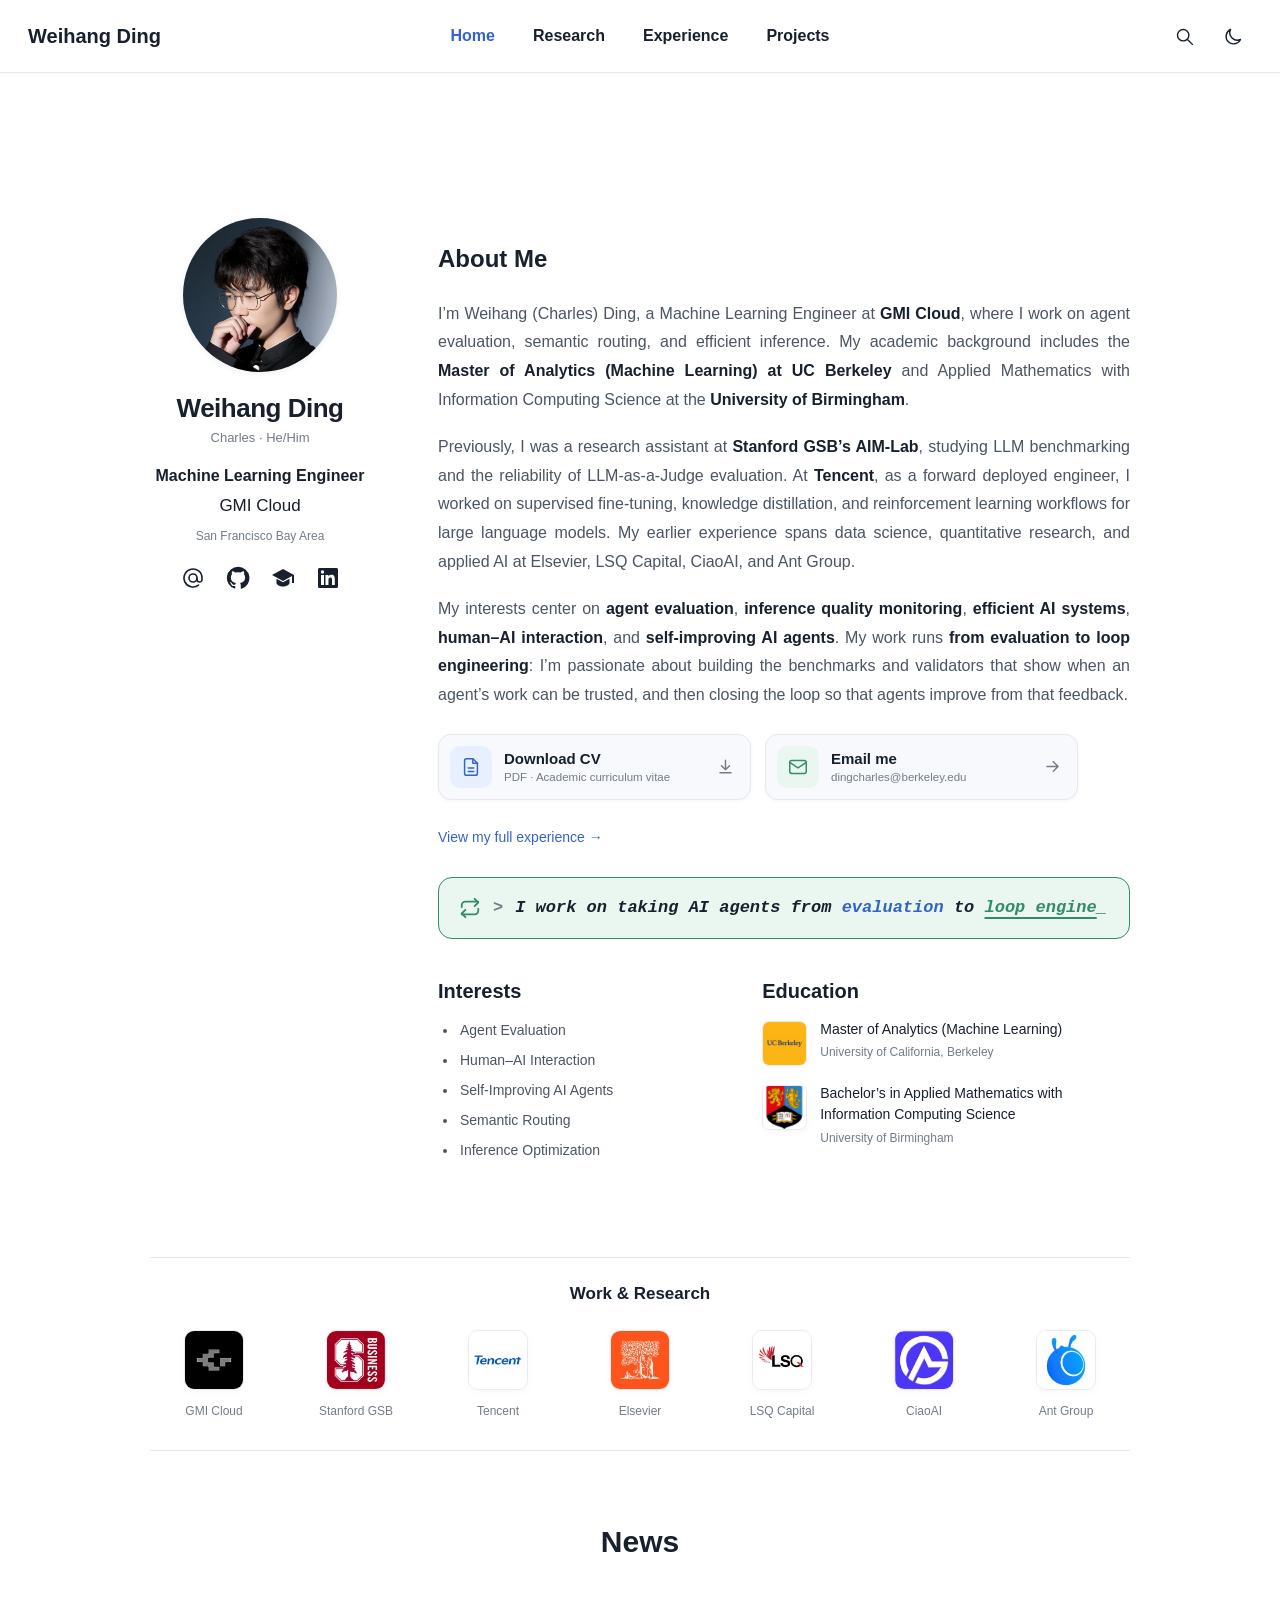
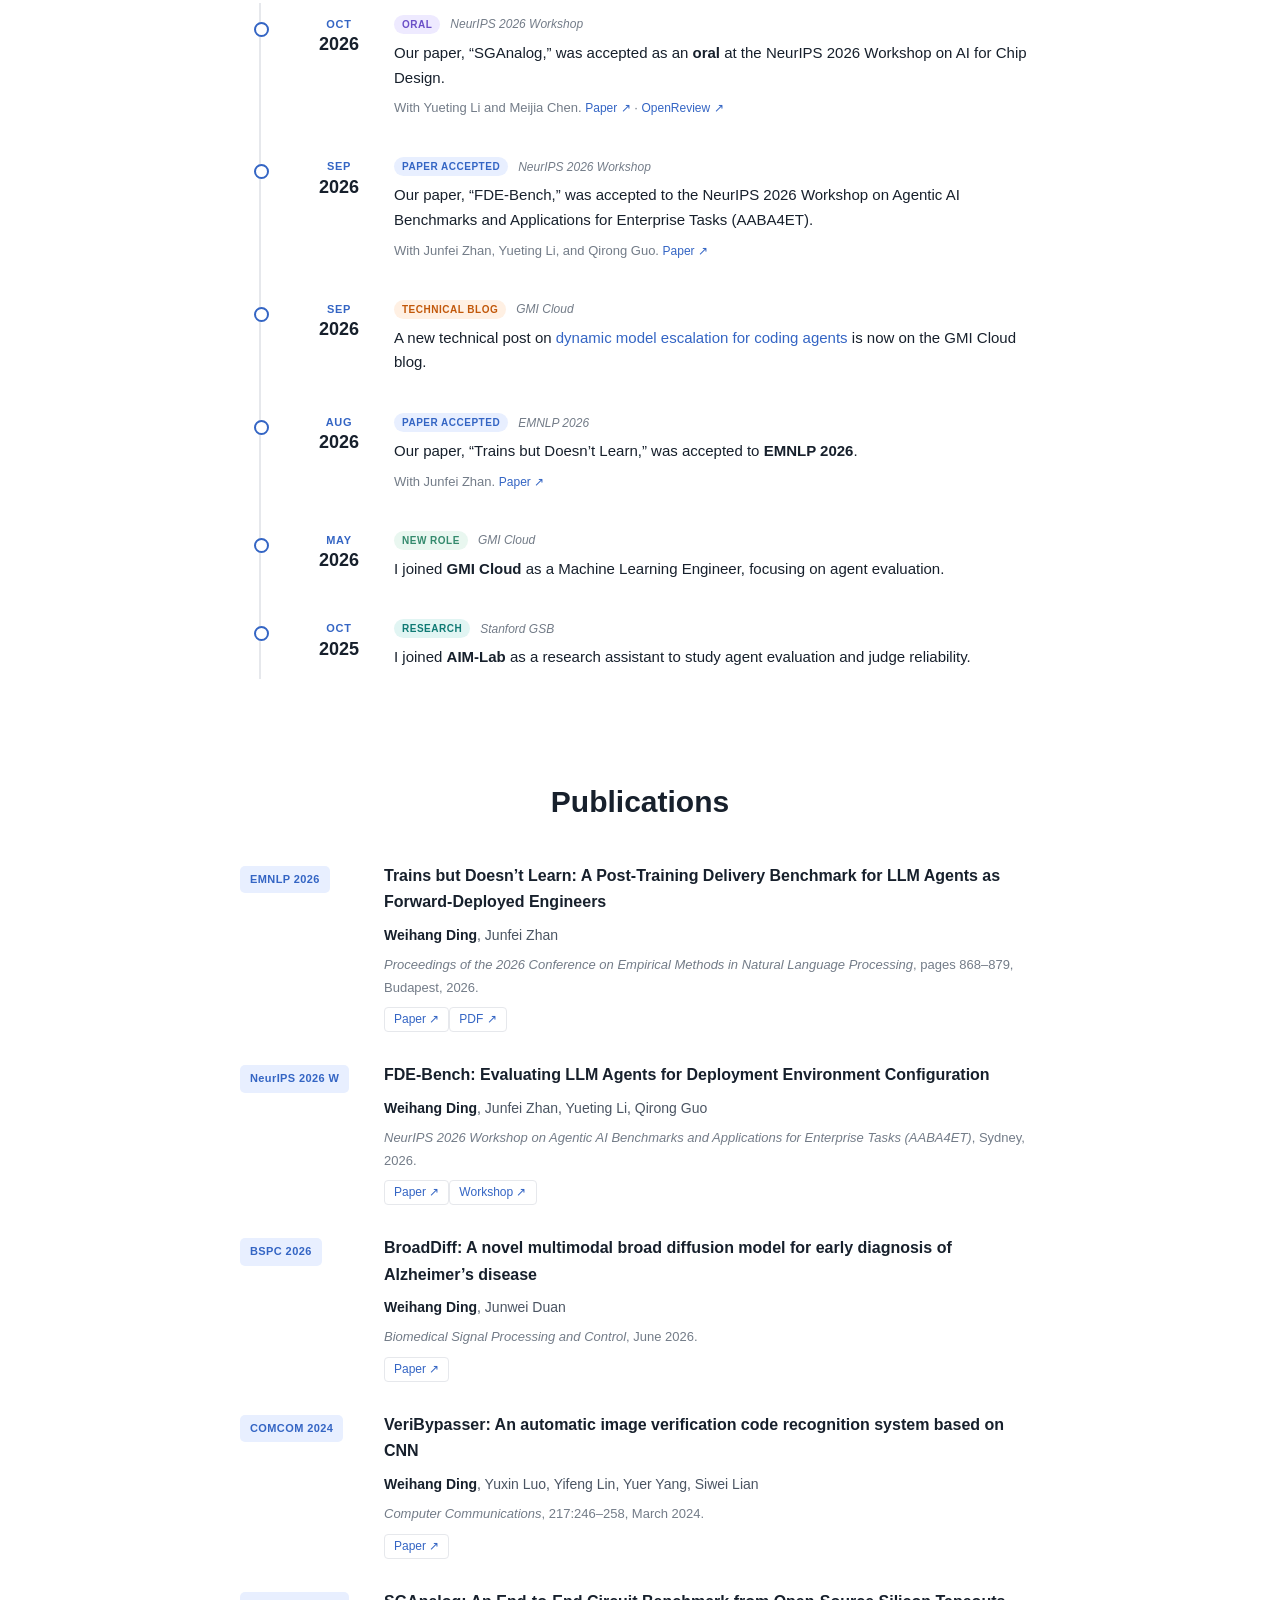
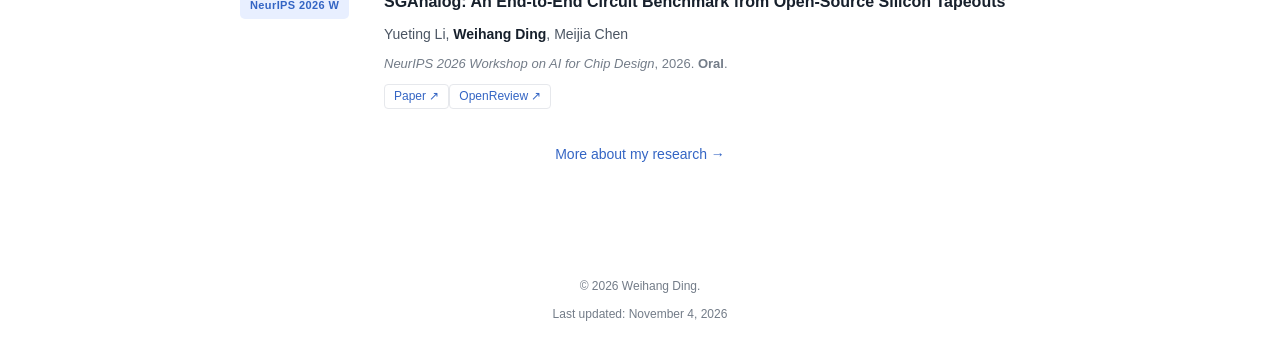
==== commit db96d684: "Home: highlight evaluation and loop engineering in the tagline Co-Authored-By: Claude Fable 5.2 <nor" ====
--- a/index.html
+++ b/index.html
@@ -1 +1 @@
-<!doctype html><html lang="en" id="top"><head><meta charset="utf-8"><meta name="viewport" content="width=device-width, initial-scale=1"><title>Home | Weihang Ding</title><meta name="description" content="Weihang (Charles) Ding — Machine Learning Engineer at GMI Cloud. Agent evaluation, human–AI interaction, self-improving agents, semantic routing, and post-training."><meta name="theme-color" content="#ffffff"><meta name="site-version" content="academic-en-10-nowriting"><link rel="canonical" href="https://charlesdingd.github.io/"><link rel="icon" href="favicon.svg?v=2" type="image/svg+xml"><meta property="og:type" content="website"><meta property="og:title" content="Home | Weihang Ding"><meta property="og:description" content="Weihang (Charles) Ding — Machine Learning Engineer at GMI Cloud. Agent evaluation, human–AI interaction, self-improving agents, semantic routing, and post-training."><meta property="og:url" content="https://charlesdingd.github.io/"><meta property="og:image" content="https://charlesdingd.github.io/avatar.png"><meta name="twitter:card" content="summary"><script src="theme.js?v=academic-en-10-nowriting"></script><link rel="stylesheet" href="style.css?v=academic-en-13-tagline"></head><body><a class="skip" href="#main">Skip to content</a><header class="site-header"><div class="header-inner"><a class="site-name" href="index.html">Weihang Ding</a><nav id="primary-nav" aria-label="Main navigation"><a href="index.html" aria-current="page">Home</a><a href="research.html">Research</a><a href="experience.html">Experience</a><a href="projects.html">Projects</a></nav><div class="header-tools"><button class="search-toggle" type="button" aria-label="Search this website"><svg class="icon " viewBox="0 0 24 24" aria-hidden="true" fill="none" stroke="currentColor" stroke-width="1.6" stroke-linecap="round" stroke-linejoin="round"><circle cx="10.5" cy="10.5" r="6.5"/><path d="m16 16 5 5"/></svg></button><button class="theme-toggle" type="button" aria-label="Switch to dark mode" aria-pressed="false"><svg class="icon moon" viewBox="0 0 24 24" aria-hidden="true" fill="none" stroke="currentColor" stroke-width="1.6" stroke-linecap="round" stroke-linejoin="round"><path d="M20 15.4A8.6 8.6 0 0 1 8.6 4 8.6 8.6 0 1 0 20 15.4Z"/></svg><svg class="icon sun" viewBox="0 0 24 24" aria-hidden="true" fill="none" stroke="currentColor" stroke-width="1.6" stroke-linecap="round" stroke-linejoin="round"><circle cx="12" cy="12" r="4"/><path d="M12 2v2m0 16v2M2 12h2m16 0h2M5 5l1.5 1.5m11 11L19 19M5 19l1.5-1.5m11-11L19 5"/></svg></button><button class="menu-toggle" type="button" aria-label="Open navigation" aria-controls="primary-nav" aria-expanded="false"><svg class="icon " viewBox="0 0 24 24" aria-hidden="true" fill="none" stroke="currentColor" stroke-width="1.6" stroke-linecap="round" stroke-linejoin="round"><path d="M4 6h16M4 12h16M4 18h16"/></svg></button></div></div></header><main id="main"><section class="biography" id="about"><aside class="profile"><img src="avatar.png?v=2" alt="Portrait of Weihang Ding" width="154" height="154" class="avatar" fetchpriority="high"><h1>Weihang Ding</h1><p class="profile-alias">Charles · He/Him</p><h2>Machine Learning Engineer</h2><p class="affiliation">GMI Cloud</p><p class="location">San Francisco Bay Area</p><div class="social-icons"><a title="Email me" href="mailto:dingcharles@berkeley.edu"><svg class="icon " viewBox="0 0 24 24" aria-hidden="true" fill="none" stroke="currentColor" stroke-width="1.6" stroke-linecap="round" stroke-linejoin="round"><circle cx="12" cy="12" r="4"/><path d="M16 12v1.5a2.5 2.5 0 0 0 5 0V12a9 9 0 1 0-3.5 7.1"/></svg><span class="visually-hidden">Email</span></a><a title="GitHub" href="https://github.com/Charlesdingd" class="" target="_blank" rel="noopener noreferrer"><svg class="icon " viewBox="0 0 24 24" aria-hidden="true" fill="currentColor" stroke="none" stroke-width="1.6" stroke-linecap="round" stroke-linejoin="round"><path d="M12 .8A11.2 11.2 0 0 0 8.46 22.6c.56.1.77-.24.77-.54v-2.1c-3.13.68-3.79-1.33-3.79-1.33-.51-1.3-1.25-1.64-1.25-1.64-1.02-.7.08-.69.08-.69 1.13.08 1.72 1.16 1.72 1.16 1 1.7 2.63 1.21 3.28.96.1-.73.4-1.22.71-1.5-2.5-.28-5.12-1.25-5.12-5.57 0-1.23.44-2.23 1.15-3.02-.12-.28-.5-1.43.11-2.97 0 0 .94-.3 3.08 1.15a10.7 10.7 0 0 1 5.6 0c2.14-1.45 3.08-1.15 3.08-1.15.61 1.54.23 2.69.12 2.97.71.79 1.14 1.79 1.14 3.02 0 4.33-2.62 5.29-5.13 5.57.41.35.76 1.02.76 2.07v3.17c0 .3.2.65.77.54A11.2 11.2 0 0 0 12 .8Z"/></svg><span class="visually-hidden">GitHub</span></a><a title="Google Scholar" href="https://scholar.google.com/citations?user=0V8CMP4AAAAJ" class="" target="_blank" rel="noopener noreferrer"><svg class="icon " viewBox="0 0 24 24" aria-hidden="true" fill="currentColor" stroke="none" stroke-width="1.6" stroke-linecap="round" stroke-linejoin="round"><path d="M12 3 1 9l11 6 9-4.9V17h2V9L12 3zm-6.5 9.7V17c0 1.7 2.9 3.5 6.5 3.5s6.5-1.8 6.5-3.5v-4.3L12 16.3l-6.5-3.6z"/></svg><span class="visually-hidden">Google Scholar</span></a><a title="LinkedIn" href="https://www.linkedin.com/in/weihang-ding-2921a52a9/" class="" target="_blank" rel="noopener noreferrer"><svg class="icon " viewBox="0 0 24 24" aria-hidden="true" fill="currentColor" stroke="none" stroke-width="1.6" stroke-linecap="round" stroke-linejoin="round"><path d="M20.5 2h-17C2.67 2 2 2.67 2 3.5v17c0 .83.67 1.5 1.5 1.5h17c.83 0 1.5-.67 1.5-1.5v-17c0-.83-.67-1.5-1.5-1.5ZM8 19H5V9h3v10ZM6.5 7.7a1.7 1.7 0 1 1 0-3.4 1.7 1.7 0 0 1 0 3.4ZM19 19h-3v-4.9c0-1.17-.02-2.68-1.64-2.68-1.64 0-1.9 1.28-1.9 2.59V19h-3V9h2.88v1.37h.04c.4-.76 1.38-1.57 2.84-1.57 3.04 0 3.6 2 3.6 4.61V19Z"/></svg><span class="visually-hidden">LinkedIn</span></a></div></aside><div class="about-content"><h2>About Me</h2><div class="bio"><p>I’m Weihang (Charles) Ding, a Machine Learning Engineer at <strong>GMI Cloud</strong>, where I work on agent evaluation, semantic routing, and efficient inference. My academic background includes the <strong>Master of Analytics (Machine Learning) at UC Berkeley</strong> and Applied Mathematics with Information Computing Science at the <strong>University of Birmingham</strong>.</p><p>Previously, I was a research assistant at <strong>Stanford GSB’s AIM-Lab</strong>, studying LLM benchmarking and the reliability of LLM-as-a-Judge evaluation. At <strong>Tencent</strong>, as a forward deployed engineer, I worked on supervised fine-tuning, knowledge distillation, and reinforcement learning workflows for large language models. My earlier experience spans data science, quantitative research, and applied AI at Elsevier, LSQ Capital, CiaoAI, and Ant Group.</p><p>My interests center on <strong>agent evaluation</strong>, <strong>inference quality monitoring</strong>, <strong>efficient AI systems</strong>, <strong>human–AI interaction</strong>, and <strong>self-improving AI agents</strong>. My work runs <strong>from evaluation to loop engineering</strong>: I’m passionate about building the benchmarks and validators that show when an agent’s work can be trusted, and then closing the loop so that agents improve from that feedback.</p></div><div class="about-actions"><a class="action-card cv-download" href="CV_Weihang_Ding.pdf" target="_blank" rel="noopener noreferrer" aria-label="Download my CV as a PDF"><span class="action-icon cv-icon" aria-hidden="true"><svg class="icon " viewBox="0 0 24 24" aria-hidden="true" fill="none" stroke="currentColor" stroke-width="1.6" stroke-linecap="round" stroke-linejoin="round"><path d="M14 3H7a2 2 0 0 0-2 2v14a2 2 0 0 0 2 2h10a2 2 0 0 0 2-2V8z"/><path d="M14 3v5h5M9 13h6M9 17h6"/></svg></span><span class="action-copy"><strong>Download CV</strong><small>PDF · Academic curriculum vitae</small></span><svg class="icon action-arrow" viewBox="0 0 24 24" aria-hidden="true" fill="none" stroke="currentColor" stroke-width="1.8" stroke-linecap="round" stroke-linejoin="round"><path d="M12 4v12m0 0 5-5m-5 5-5-5M5 20h14"/></svg></a><a class="action-card contact-card" href="mailto:dingcharles@berkeley.edu" aria-label="Email me"><span class="action-icon mail-icon" aria-hidden="true"><svg class="icon " viewBox="0 0 24 24" aria-hidden="true" fill="none" stroke="currentColor" stroke-width="1.6" stroke-linecap="round" stroke-linejoin="round"><rect x="3" y="5" width="18" height="14" rx="2"/><path d="m3 7 9 6 9-6"/></svg></span><span class="action-copy"><strong>Email me</strong><small>dingcharles@berkeley.edu</small></span><svg class="icon action-arrow" viewBox="0 0 24 24" aria-hidden="true" fill="none" stroke="currentColor" stroke-width="1.8" stroke-linecap="round" stroke-linejoin="round"><path d="M5 12h14m0 0-6-6m6 6-6 6"/></svg></a></div><p class="bio-contact"><a href="experience.html">View my full experience →</a></p><p class="tagline" aria-label="I work on taking AI agents from evaluation to loop engineering."><svg class="tagline-icon" viewBox="0 0 24 24" fill="none" stroke="currentColor" stroke-width="2" stroke-linecap="round" stroke-linejoin="round" aria-hidden="true"><path d="M17 2l4 4-4 4"/><path d="M3 11V9a4 4 0 0 1 4-4h14"/><path d="M7 22l-4-4 4-4"/><path d="M21 13v2a4 4 0 0 1-4 4H3"/></svg><span class="tagline-prompt" aria-hidden="true">&gt;</span><span class="tagline-line" aria-hidden="true"><span id="tagline-text"><span class="tagline-lead">I work on taking AI agents </span><span class="tagline-accent">from evaluation to loop engineering.</span></span><span class="tagline-cursor">_</span></span></p><script>(function(){var el=document.getElementById("tagline-text");if(!el||matchMedia("(prefers-reduced-motion: reduce)").matches)return;var lead="I work on taking AI agents ",acc="from evaluation to loop engineering.",n=0,total=lead.length+acc.length;var a=el.querySelector(".tagline-lead"),b=el.querySelector(".tagline-accent");a.textContent="";b.textContent="";(function tick(){n++;a.textContent=lead.slice(0,Math.min(n,lead.length));b.textContent=n>lead.length?acc.slice(0,n-lead.length):"";if(n<total)setTimeout(tick,38)})()})()</script><div class="background-grid"><div><h3>Interests</h3><ul class="interest-list"><li>Agent Evaluation</li><li>Human–AI Interaction</li><li>Self-Improving AI Agents</li><li>Semantic Routing</li><li>Inference Optimization</li></ul></div><div><h3>Education</h3><ul class="education-mini"><li><a class="organization-logo logo-berkeley education-logo" href="https://www.linkedin.com/school/2517/" target="_blank" rel="noopener noreferrer" aria-label="University of California, Berkeley"><img src="logo-berkeley.jpg" alt="University of California, Berkeley logo" width="100" height="100" loading="lazy" decoding="async"></a><div><span>Master of Analytics (Machine Learning)</span><small>University of California, Berkeley</small></div></li><li><a class="organization-logo logo-birmingham education-logo" href="https://www.linkedin.com/school/166627/" target="_blank" rel="noopener noreferrer" aria-label="University of Birmingham"><img src="logo-birmingham.jpg" alt="University of Birmingham logo" width="100" height="100" loading="lazy" decoding="async"></a><div><span>Bachelor’s in Applied Mathematics with Information Computing Science</span><small>University of Birmingham</small></div></li></ul></div></div></div></section><section class="affiliations" aria-labelledby="affiliations-title"><h2 id="affiliations-title">Work &amp; Research</h2><div class="affiliation-grid"><div class="affiliation-item"><a class="organization-logo logo-gmi " href="https://www.linkedin.com/company/gmi-cloud-ai/" target="_blank" rel="noopener noreferrer" aria-label="GMI Cloud"><img src="logo-gmi.jpg" alt="GMI Cloud logo" width="100" height="100" loading="lazy" decoding="async"></a><span>GMI Cloud</span></div><div class="affiliation-item"><a class="organization-logo logo-stanford " href="https://www.linkedin.com/school/1791/" target="_blank" rel="noopener noreferrer" aria-label="Stanford University Graduate School of Business"><img src="logo-stanford.jpg" alt="Stanford University Graduate School of Business logo" width="100" height="100" loading="lazy" decoding="async"></a><span>Stanford GSB</span></div><div class="affiliation-item"><a class="organization-logo logo-tencent " href="https://www.linkedin.com/company/166328/" target="_blank" rel="noopener noreferrer" aria-label="Tencent"><img src="logo-tencent.jpg" alt="Tencent logo" width="100" height="100" loading="lazy" decoding="async"></a><span>Tencent</span></div><div class="affiliation-item"><a class="organization-logo logo-elsevier " href="https://www.linkedin.com/company/3027/" target="_blank" rel="noopener noreferrer" aria-label="Elsevier"><img src="logo-elsevier.jpg" alt="Elsevier logo" width="100" height="100" loading="lazy" decoding="async"></a><span>Elsevier</span></div><div class="affiliation-item"><a class="organization-logo logo-lsq " href="https://www.linkedin.com/company/13349704/" target="_blank" rel="noopener noreferrer" aria-label="LSQ CAPITAL LIMITED"><img src="logo-lsq.jpg" alt="LSQ CAPITAL LIMITED logo" width="100" height="100" loading="lazy" decoding="async"></a><span>LSQ Capital</span></div><div class="affiliation-item"><a class="organization-logo logo-ciaoai " href="https://www.linkedin.com/company/104417520/" target="_blank" rel="noopener noreferrer" aria-label="CiaoAI"><img src="logo-ciaoai.jpg" alt="CiaoAI logo" width="100" height="100" loading="lazy" decoding="async"></a><span>CiaoAI</span></div><div class="affiliation-item"><a class="organization-logo logo-ant " href="https://www.linkedin.com/company/15245628/" target="_blank" rel="noopener noreferrer" aria-label="Ant Group"><img src="logo-ant.jpg" alt="Ant Group logo" width="100" height="100" loading="lazy" decoding="async"></a><span>Ant Group</span></div></div></section><section class="home-section news-section" id="news"><h2>News</h2><ol class="news-list"><li><time datetime="2026-10"><span>OCT</span><strong>2026</strong></time><div><p class="news-label"><span class="news-badge purple">ORAL</span><em>NeurIPS 2026 Workshop</em></p><p>Our paper, “SGAnalog,” was accepted as an <strong>oral</strong> at the NeurIPS 2026 Workshop on AI for Chip Design.</p><p class="news-detail">With Yueting Li and Meijia Chen. <a href="https://arxiv.org/abs/2610.03934" class="" target="_blank" rel="noopener noreferrer">Paper ↗</a> · <a href="https://openreview.net/forum?id=6othT7G4lC" class="" target="_blank" rel="noopener noreferrer">OpenReview ↗</a></p></div></li><li><time datetime="2026-09"><span>SEP</span><strong>2026</strong></time><div><p class="news-label"><span class="news-badge">PAPER ACCEPTED</span><em>NeurIPS 2026 Workshop</em></p><p>Our paper, “FDE-Bench,” was accepted to the NeurIPS 2026 Workshop on Agentic AI Benchmarks and Applications for Enterprise Tasks (AABA4ET).</p><p class="news-detail">With Junfei Zhan, Yueting Li, and Qirong Guo. <a href="https://arxiv.org/abs/2609.27571" class="" target="_blank" rel="noopener noreferrer">Paper ↗</a></p></div></li><li><time datetime="2026-09"><span>SEP</span><strong>2026</strong></time><div><p class="news-label"><span class="news-badge orange">TECHNICAL BLOG</span><em>GMI Cloud</em></p><p>A new technical post on <a href="https://www.gmicloud.ai/en/blog/dynamic-model-escalation-for-coding-agents-a-gmi-router-experiment-across-two-harnesses" class="" target="_blank" rel="noopener noreferrer">dynamic model escalation for coding agents</a> is now on the GMI Cloud blog.</p></div></li><li><time datetime="2026-08"><span>AUG</span><strong>2026</strong></time><div><p class="news-label"><span class="news-badge">PAPER ACCEPTED</span><em>EMNLP 2026</em></p><p>Our paper, “Trains but Doesn’t Learn,” was accepted to <strong>EMNLP 2026</strong>.</p><p class="news-detail">With Junfei Zhan. <a href="https://aclanthology.org/2026.emnlp-industry.52/" class="" target="_blank" rel="noopener noreferrer">Paper ↗</a></p></div></li><li><time datetime="2026-05"><span>MAY</span><strong>2026</strong></time><div><p class="news-label"><span class="news-badge green">NEW ROLE</span><em>GMI Cloud</em></p><p>I joined <strong>GMI Cloud</strong> as a Machine Learning Engineer, focusing on agent evaluation.</p></div></li><li><time datetime="2025-10"><span>OCT</span><strong>2025</strong></time><div><p class="news-label"><span class="news-badge teal">RESEARCH</span><em>Stanford GSB</em></p><p>I joined <strong>AIM-Lab</strong> as a research assistant to study agent evaluation and judge reliability.</p></div></li></ol></section><section class="home-section" id="publications"><h2>Publications</h2><div class="publication-list"><article class="publication" id="paper-emnlp"><span class="venue-badge">EMNLP 2026</span><div><h3>Trains but Doesn’t Learn: A Post-Training Delivery Benchmark for LLM Agents as Forward-Deployed Engineers</h3><p class="authors"><strong>Weihang Ding</strong>, <a href="https://junfei-z.github.io/" class="" target="_blank" rel="noopener noreferrer">Junfei Zhan</a></p><p class="publication-venue"><em>Proceedings of the 2026 Conference on Empirical Methods in Natural Language Processing</em>, pages 868–879, Budapest, 2026.</p><div class="paper-links"><a href="https://aclanthology.org/2026.emnlp-industry.52/" class="" target="_blank" rel="noopener noreferrer">Paper ↗</a><a href="https://aclanthology.org/2026.emnlp-industry.52.pdf" class="" target="_blank" rel="noopener noreferrer">PDF ↗</a></div></div></article><article class="publication" id="paper-fde-bench"><span class="venue-badge">NeurIPS 2026 W</span><div><h3>FDE-Bench: Evaluating LLM Agents for Deployment Environment Configuration</h3><p class="authors"><strong>Weihang Ding</strong>, <a href="https://junfei-z.github.io/" class="" target="_blank" rel="noopener noreferrer">Junfei Zhan</a>, Yueting Li, Qirong Guo</p><p class="publication-venue"><em>NeurIPS 2026 Workshop on Agentic AI Benchmarks and Applications for Enterprise Tasks (AABA4ET)</em>, Sydney, 2026.</p><div class="paper-links"><a href="https://arxiv.org/abs/2609.27571" class="" target="_blank" rel="noopener noreferrer">Paper ↗</a><a href="https://marscod.github.io/AABA4ET.NeurIPS.2026/accepted-papers.html" class="" target="_blank" rel="noopener noreferrer">Workshop ↗</a></div></div></article><article class="publication" id="paper-broaddiff"><span class="venue-badge">BSPC 2026</span><div><h3>BroadDiff: A novel multimodal broad diffusion model for early diagnosis of Alzheimer’s disease</h3><p class="authors"><strong>Weihang Ding</strong>, Junwei Duan</p><p class="publication-venue"><em>Biomedical Signal Processing and Control</em>, June 2026.</p><div class="paper-links"><a href="https://www.sciencedirect.com/science/article/abs/pii/S1746809426013790" class="" target="_blank" rel="noopener noreferrer">Paper ↗</a></div></div></article><article class="publication" id="paper-veribypasser"><span class="venue-badge">COMCOM 2024</span><div><h3>VeriBypasser: An automatic image verification code recognition system based on CNN</h3><p class="authors"><strong>Weihang Ding</strong>, Yuxin Luo, Yifeng Lin, Yuer Yang, Siwei Lian</p><p class="publication-venue"><em>Computer Communications</em>, 217:246–258, March 2024.</p><div class="paper-links"><a href="https://doi.org/10.1016/j.comcom.2023.12.022" class="" target="_blank" rel="noopener noreferrer">Paper ↗</a></div></div></article><article class="publication" id="paper-sganalog"><span class="venue-badge">NeurIPS 2026 W</span><div><h3>SGAnalog: An End-to-End Circuit Benchmark from Open-Source Silicon Tapeouts</h3><p class="authors">Yueting Li, <strong>Weihang Ding</strong>, Meijia Chen</p><p class="publication-venue"><em>NeurIPS 2026 Workshop on AI for Chip Design</em>, 2026. <strong>Oral</strong>.</p><div class="paper-links"><a href="https://arxiv.org/abs/2610.03934" class="" target="_blank" rel="noopener noreferrer">Paper ↗</a><a href="https://openreview.net/forum?id=6othT7G4lC" class="" target="_blank" rel="noopener noreferrer">OpenReview ↗</a></div></div></article></div><p class="section-followup"><a href="research.html">More about my research →</a></p></section></main><footer class="site-footer"><p>© 2026 Weihang Ding.</p><p>Last updated: November 4, 2026</p></footer><dialog id="site-search" aria-labelledby="search-title"><div class="search-top"><h2 id="search-title">Search</h2><button class="search-close" type="button" aria-label="Close search"><svg class="icon " viewBox="0 0 24 24" aria-hidden="true" fill="none" stroke="currentColor" stroke-width="1.6" stroke-linecap="round" stroke-linejoin="round"><path d="m6 6 12 12M6 18 18 6"/></svg></button></div><label class="visually-hidden" for="search-input">Search this website</label><input id="search-input" type="search" autocomplete="off" placeholder="Search publications, experience, projects…"><div id="search-results" aria-live="polite"></div></dialog><script src="search-data.js?v=academic-en-10-nowriting"></script><script src="main.js?v=academic-en-10-nowriting"></script></body></html>+<!doctype html><html lang="en" id="top"><head><meta charset="utf-8"><meta name="viewport" content="width=device-width, initial-scale=1"><title>Home | Weihang Ding</title><meta name="description" content="Weihang (Charles) Ding — Machine Learning Engineer at GMI Cloud. Agent evaluation, human–AI interaction, self-improving agents, semantic routing, and post-training."><meta name="theme-color" content="#ffffff"><meta name="site-version" content="academic-en-10-nowriting"><link rel="canonical" href="https://charlesdingd.github.io/"><link rel="icon" href="favicon.svg?v=2" type="image/svg+xml"><meta property="og:type" content="website"><meta property="og:title" content="Home | Weihang Ding"><meta property="og:description" content="Weihang (Charles) Ding — Machine Learning Engineer at GMI Cloud. Agent evaluation, human–AI interaction, self-improving agents, semantic routing, and post-training."><meta property="og:url" content="https://charlesdingd.github.io/"><meta property="og:image" content="https://charlesdingd.github.io/avatar.png"><meta name="twitter:card" content="summary"><script src="theme.js?v=academic-en-10-nowriting"></script><link rel="stylesheet" href="style.css?v=academic-en-14-tagline"></head><body><a class="skip" href="#main">Skip to content</a><header class="site-header"><div class="header-inner"><a class="site-name" href="index.html">Weihang Ding</a><nav id="primary-nav" aria-label="Main navigation"><a href="index.html" aria-current="page">Home</a><a href="research.html">Research</a><a href="experience.html">Experience</a><a href="projects.html">Projects</a></nav><div class="header-tools"><button class="search-toggle" type="button" aria-label="Search this website"><svg class="icon " viewBox="0 0 24 24" aria-hidden="true" fill="none" stroke="currentColor" stroke-width="1.6" stroke-linecap="round" stroke-linejoin="round"><circle cx="10.5" cy="10.5" r="6.5"/><path d="m16 16 5 5"/></svg></button><button class="theme-toggle" type="button" aria-label="Switch to dark mode" aria-pressed="false"><svg class="icon moon" viewBox="0 0 24 24" aria-hidden="true" fill="none" stroke="currentColor" stroke-width="1.6" stroke-linecap="round" stroke-linejoin="round"><path d="M20 15.4A8.6 8.6 0 0 1 8.6 4 8.6 8.6 0 1 0 20 15.4Z"/></svg><svg class="icon sun" viewBox="0 0 24 24" aria-hidden="true" fill="none" stroke="currentColor" stroke-width="1.6" stroke-linecap="round" stroke-linejoin="round"><circle cx="12" cy="12" r="4"/><path d="M12 2v2m0 16v2M2 12h2m16 0h2M5 5l1.5 1.5m11 11L19 19M5 19l1.5-1.5m11-11L19 5"/></svg></button><button class="menu-toggle" type="button" aria-label="Open navigation" aria-controls="primary-nav" aria-expanded="false"><svg class="icon " viewBox="0 0 24 24" aria-hidden="true" fill="none" stroke="currentColor" stroke-width="1.6" stroke-linecap="round" stroke-linejoin="round"><path d="M4 6h16M4 12h16M4 18h16"/></svg></button></div></div></header><main id="main"><section class="biography" id="about"><aside class="profile"><img src="avatar.png?v=2" alt="Portrait of Weihang Ding" width="154" height="154" class="avatar" fetchpriority="high"><h1>Weihang Ding</h1><p class="profile-alias">Charles · He/Him</p><h2>Machine Learning Engineer</h2><p class="affiliation">GMI Cloud</p><p class="location">San Francisco Bay Area</p><div class="social-icons"><a title="Email me" href="mailto:dingcharles@berkeley.edu"><svg class="icon " viewBox="0 0 24 24" aria-hidden="true" fill="none" stroke="currentColor" stroke-width="1.6" stroke-linecap="round" stroke-linejoin="round"><circle cx="12" cy="12" r="4"/><path d="M16 12v1.5a2.5 2.5 0 0 0 5 0V12a9 9 0 1 0-3.5 7.1"/></svg><span class="visually-hidden">Email</span></a><a title="GitHub" href="https://github.com/Charlesdingd" class="" target="_blank" rel="noopener noreferrer"><svg class="icon " viewBox="0 0 24 24" aria-hidden="true" fill="currentColor" stroke="none" stroke-width="1.6" stroke-linecap="round" stroke-linejoin="round"><path d="M12 .8A11.2 11.2 0 0 0 8.46 22.6c.56.1.77-.24.77-.54v-2.1c-3.13.68-3.79-1.33-3.79-1.33-.51-1.3-1.25-1.64-1.25-1.64-1.02-.7.08-.69.08-.69 1.13.08 1.72 1.16 1.72 1.16 1 1.7 2.63 1.21 3.28.96.1-.73.4-1.22.71-1.5-2.5-.28-5.12-1.25-5.12-5.57 0-1.23.44-2.23 1.15-3.02-.12-.28-.5-1.43.11-2.97 0 0 .94-.3 3.08 1.15a10.7 10.7 0 0 1 5.6 0c2.14-1.45 3.08-1.15 3.08-1.15.61 1.54.23 2.69.12 2.97.71.79 1.14 1.79 1.14 3.02 0 4.33-2.62 5.29-5.13 5.57.41.35.76 1.02.76 2.07v3.17c0 .3.2.65.77.54A11.2 11.2 0 0 0 12 .8Z"/></svg><span class="visually-hidden">GitHub</span></a><a title="Google Scholar" href="https://scholar.google.com/citations?user=0V8CMP4AAAAJ" class="" target="_blank" rel="noopener noreferrer"><svg class="icon " viewBox="0 0 24 24" aria-hidden="true" fill="currentColor" stroke="none" stroke-width="1.6" stroke-linecap="round" stroke-linejoin="round"><path d="M12 3 1 9l11 6 9-4.9V17h2V9L12 3zm-6.5 9.7V17c0 1.7 2.9 3.5 6.5 3.5s6.5-1.8 6.5-3.5v-4.3L12 16.3l-6.5-3.6z"/></svg><span class="visually-hidden">Google Scholar</span></a><a title="LinkedIn" href="https://www.linkedin.com/in/weihang-ding-2921a52a9/" class="" target="_blank" rel="noopener noreferrer"><svg class="icon " viewBox="0 0 24 24" aria-hidden="true" fill="currentColor" stroke="none" stroke-width="1.6" stroke-linecap="round" stroke-linejoin="round"><path d="M20.5 2h-17C2.67 2 2 2.67 2 3.5v17c0 .83.67 1.5 1.5 1.5h17c.83 0 1.5-.67 1.5-1.5v-17c0-.83-.67-1.5-1.5-1.5ZM8 19H5V9h3v10ZM6.5 7.7a1.7 1.7 0 1 1 0-3.4 1.7 1.7 0 0 1 0 3.4ZM19 19h-3v-4.9c0-1.17-.02-2.68-1.64-2.68-1.64 0-1.9 1.28-1.9 2.59V19h-3V9h2.88v1.37h.04c.4-.76 1.38-1.57 2.84-1.57 3.04 0 3.6 2 3.6 4.61V19Z"/></svg><span class="visually-hidden">LinkedIn</span></a></div></aside><div class="about-content"><h2>About Me</h2><div class="bio"><p>I’m Weihang (Charles) Ding, a Machine Learning Engineer at <strong>GMI Cloud</strong>, where I work on agent evaluation, semantic routing, and efficient inference. My academic background includes the <strong>Master of Analytics (Machine Learning) at UC Berkeley</strong> and Applied Mathematics with Information Computing Science at the <strong>University of Birmingham</strong>.</p><p>Previously, I was a research assistant at <strong>Stanford GSB’s AIM-Lab</strong>, studying LLM benchmarking and the reliability of LLM-as-a-Judge evaluation. At <strong>Tencent</strong>, as a forward deployed engineer, I worked on supervised fine-tuning, knowledge distillation, and reinforcement learning workflows for large language models. My earlier experience spans data science, quantitative research, and applied AI at Elsevier, LSQ Capital, CiaoAI, and Ant Group.</p><p>My interests center on <strong>agent evaluation</strong>, <strong>inference quality monitoring</strong>, <strong>efficient AI systems</strong>, <strong>human–AI interaction</strong>, and <strong>self-improving AI agents</strong>. My work runs <strong>from evaluation to loop engineering</strong>: I’m passionate about building the benchmarks and validators that show when an agent’s work can be trusted, and then closing the loop so that agents improve from that feedback.</p></div><div class="about-actions"><a class="action-card cv-download" href="CV_Weihang_Ding.pdf" target="_blank" rel="noopener noreferrer" aria-label="Download my CV as a PDF"><span class="action-icon cv-icon" aria-hidden="true"><svg class="icon " viewBox="0 0 24 24" aria-hidden="true" fill="none" stroke="currentColor" stroke-width="1.6" stroke-linecap="round" stroke-linejoin="round"><path d="M14 3H7a2 2 0 0 0-2 2v14a2 2 0 0 0 2 2h10a2 2 0 0 0 2-2V8z"/><path d="M14 3v5h5M9 13h6M9 17h6"/></svg></span><span class="action-copy"><strong>Download CV</strong><small>PDF · Academic curriculum vitae</small></span><svg class="icon action-arrow" viewBox="0 0 24 24" aria-hidden="true" fill="none" stroke="currentColor" stroke-width="1.8" stroke-linecap="round" stroke-linejoin="round"><path d="M12 4v12m0 0 5-5m-5 5-5-5M5 20h14"/></svg></a><a class="action-card contact-card" href="mailto:dingcharles@berkeley.edu" aria-label="Email me"><span class="action-icon mail-icon" aria-hidden="true"><svg class="icon " viewBox="0 0 24 24" aria-hidden="true" fill="none" stroke="currentColor" stroke-width="1.6" stroke-linecap="round" stroke-linejoin="round"><rect x="3" y="5" width="18" height="14" rx="2"/><path d="m3 7 9 6 9-6"/></svg></span><span class="action-copy"><strong>Email me</strong><small>dingcharles@berkeley.edu</small></span><svg class="icon action-arrow" viewBox="0 0 24 24" aria-hidden="true" fill="none" stroke="currentColor" stroke-width="1.8" stroke-linecap="round" stroke-linejoin="round"><path d="M5 12h14m0 0-6-6m6 6-6 6"/></svg></a></div><p class="bio-contact"><a href="experience.html">View my full experience →</a></p><p class="tagline" aria-label="I work on taking AI agents from evaluation to loop engineering."><svg class="tagline-icon" viewBox="0 0 24 24" fill="none" stroke="currentColor" stroke-width="2" stroke-linecap="round" stroke-linejoin="round" aria-hidden="true"><path d="M17 2l4 4-4 4"/><path d="M3 11V9a4 4 0 0 1 4-4h14"/><path d="M7 22l-4-4 4-4"/><path d="M21 13v2a4 4 0 0 1-4 4H3"/></svg><span class="tagline-prompt" aria-hidden="true">&gt;</span><span class="tagline-line" aria-hidden="true"><span id="tagline-text"><span>I work on taking AI agents from </span><span class="tagline-eval">evaluation</span><span> to </span><span class="tagline-loop">loop engineering</span><span>.</span></span><span class="tagline-cursor">_</span></span></p><script>(function(){var el=document.getElementById("tagline-text");if(!el||matchMedia("(prefers-reduced-motion: reduce)").matches)return;var parts=[].slice.call(el.children),texts=parts.map(function(p){return p.textContent}),total=texts.join("").length,n=0;parts.forEach(function(p){p.textContent=""});(function tick(){n++;var left=n;parts.forEach(function(p,k){var t=texts[k];p.textContent=t.slice(0,Math.max(0,Math.min(left,t.length)));left-=t.length});if(n<total)setTimeout(tick,38)})()})()</script><div class="background-grid"><div><h3>Interests</h3><ul class="interest-list"><li>Agent Evaluation</li><li>Human–AI Interaction</li><li>Self-Improving AI Agents</li><li>Semantic Routing</li><li>Inference Optimization</li></ul></div><div><h3>Education</h3><ul class="education-mini"><li><a class="organization-logo logo-berkeley education-logo" href="https://www.linkedin.com/school/2517/" target="_blank" rel="noopener noreferrer" aria-label="University of California, Berkeley"><img src="logo-berkeley.jpg" alt="University of California, Berkeley logo" width="100" height="100" loading="lazy" decoding="async"></a><div><span>Master of Analytics (Machine Learning)</span><small>University of California, Berkeley</small></div></li><li><a class="organization-logo logo-birmingham education-logo" href="https://www.linkedin.com/school/166627/" target="_blank" rel="noopener noreferrer" aria-label="University of Birmingham"><img src="logo-birmingham.jpg" alt="University of Birmingham logo" width="100" height="100" loading="lazy" decoding="async"></a><div><span>Bachelor’s in Applied Mathematics with Information Computing Science</span><small>University of Birmingham</small></div></li></ul></div></div></div></section><section class="affiliations" aria-labelledby="affiliations-title"><h2 id="affiliations-title">Work &amp; Research</h2><div class="affiliation-grid"><div class="affiliation-item"><a class="organization-logo logo-gmi " href="https://www.linkedin.com/company/gmi-cloud-ai/" target="_blank" rel="noopener noreferrer" aria-label="GMI Cloud"><img src="logo-gmi.jpg" alt="GMI Cloud logo" width="100" height="100" loading="lazy" decoding="async"></a><span>GMI Cloud</span></div><div class="affiliation-item"><a class="organization-logo logo-stanford " href="https://www.linkedin.com/school/1791/" target="_blank" rel="noopener noreferrer" aria-label="Stanford University Graduate School of Business"><img src="logo-stanford.jpg" alt="Stanford University Graduate School of Business logo" width="100" height="100" loading="lazy" decoding="async"></a><span>Stanford GSB</span></div><div class="affiliation-item"><a class="organization-logo logo-tencent " href="https://www.linkedin.com/company/166328/" target="_blank" rel="noopener noreferrer" aria-label="Tencent"><img src="logo-tencent.jpg" alt="Tencent logo" width="100" height="100" loading="lazy" decoding="async"></a><span>Tencent</span></div><div class="affiliation-item"><a class="organization-logo logo-elsevier " href="https://www.linkedin.com/company/3027/" target="_blank" rel="noopener noreferrer" aria-label="Elsevier"><img src="logo-elsevier.jpg" alt="Elsevier logo" width="100" height="100" loading="lazy" decoding="async"></a><span>Elsevier</span></div><div class="affiliation-item"><a class="organization-logo logo-lsq " href="https://www.linkedin.com/company/13349704/" target="_blank" rel="noopener noreferrer" aria-label="LSQ CAPITAL LIMITED"><img src="logo-lsq.jpg" alt="LSQ CAPITAL LIMITED logo" width="100" height="100" loading="lazy" decoding="async"></a><span>LSQ Capital</span></div><div class="affiliation-item"><a class="organization-logo logo-ciaoai " href="https://www.linkedin.com/company/104417520/" target="_blank" rel="noopener noreferrer" aria-label="CiaoAI"><img src="logo-ciaoai.jpg" alt="CiaoAI logo" width="100" height="100" loading="lazy" decoding="async"></a><span>CiaoAI</span></div><div class="affiliation-item"><a class="organization-logo logo-ant " href="https://www.linkedin.com/company/15245628/" target="_blank" rel="noopener noreferrer" aria-label="Ant Group"><img src="logo-ant.jpg" alt="Ant Group logo" width="100" height="100" loading="lazy" decoding="async"></a><span>Ant Group</span></div></div></section><section class="home-section news-section" id="news"><h2>News</h2><ol class="news-list"><li><time datetime="2026-10"><span>OCT</span><strong>2026</strong></time><div><p class="news-label"><span class="news-badge purple">ORAL</span><em>NeurIPS 2026 Workshop</em></p><p>Our paper, “SGAnalog,” was accepted as an <strong>oral</strong> at the NeurIPS 2026 Workshop on AI for Chip Design.</p><p class="news-detail">With Yueting Li and Meijia Chen. <a href="https://arxiv.org/abs/2610.03934" class="" target="_blank" rel="noopener noreferrer">Paper ↗</a> · <a href="https://openreview.net/forum?id=6othT7G4lC" class="" target="_blank" rel="noopener noreferrer">OpenReview ↗</a></p></div></li><li><time datetime="2026-09"><span>SEP</span><strong>2026</strong></time><div><p class="news-label"><span class="news-badge">PAPER ACCEPTED</span><em>NeurIPS 2026 Workshop</em></p><p>Our paper, “FDE-Bench,” was accepted to the NeurIPS 2026 Workshop on Agentic AI Benchmarks and Applications for Enterprise Tasks (AABA4ET).</p><p class="news-detail">With Junfei Zhan, Yueting Li, and Qirong Guo. <a href="https://arxiv.org/abs/2609.27571" class="" target="_blank" rel="noopener noreferrer">Paper ↗</a></p></div></li><li><time datetime="2026-09"><span>SEP</span><strong>2026</strong></time><div><p class="news-label"><span class="news-badge orange">TECHNICAL BLOG</span><em>GMI Cloud</em></p><p>A new technical post on <a href="https://www.gmicloud.ai/en/blog/dynamic-model-escalation-for-coding-agents-a-gmi-router-experiment-across-two-harnesses" class="" target="_blank" rel="noopener noreferrer">dynamic model escalation for coding agents</a> is now on the GMI Cloud blog.</p></div></li><li><time datetime="2026-08"><span>AUG</span><strong>2026</strong></time><div><p class="news-label"><span class="news-badge">PAPER ACCEPTED</span><em>EMNLP 2026</em></p><p>Our paper, “Trains but Doesn’t Learn,” was accepted to <strong>EMNLP 2026</strong>.</p><p class="news-detail">With Junfei Zhan. <a href="https://aclanthology.org/2026.emnlp-industry.52/" class="" target="_blank" rel="noopener noreferrer">Paper ↗</a></p></div></li><li><time datetime="2026-05"><span>MAY</span><strong>2026</strong></time><div><p class="news-label"><span class="news-badge green">NEW ROLE</span><em>GMI Cloud</em></p><p>I joined <strong>GMI Cloud</strong> as a Machine Learning Engineer, focusing on agent evaluation.</p></div></li><li><time datetime="2025-10"><span>OCT</span><strong>2025</strong></time><div><p class="news-label"><span class="news-badge teal">RESEARCH</span><em>Stanford GSB</em></p><p>I joined <strong>AIM-Lab</strong> as a research assistant to study agent evaluation and judge reliability.</p></div></li></ol></section><section class="home-section" id="publications"><h2>Publications</h2><div class="publication-list"><article class="publication" id="paper-emnlp"><span class="venue-badge">EMNLP 2026</span><div><h3>Trains but Doesn’t Learn: A Post-Training Delivery Benchmark for LLM Agents as Forward-Deployed Engineers</h3><p class="authors"><strong>Weihang Ding</strong>, <a href="https://junfei-z.github.io/" class="" target="_blank" rel="noopener noreferrer">Junfei Zhan</a></p><p class="publication-venue"><em>Proceedings of the 2026 Conference on Empirical Methods in Natural Language Processing</em>, pages 868–879, Budapest, 2026.</p><div class="paper-links"><a href="https://aclanthology.org/2026.emnlp-industry.52/" class="" target="_blank" rel="noopener noreferrer">Paper ↗</a><a href="https://aclanthology.org/2026.emnlp-industry.52.pdf" class="" target="_blank" rel="noopener noreferrer">PDF ↗</a></div></div></article><article class="publication" id="paper-fde-bench"><span class="venue-badge">NeurIPS 2026 W</span><div><h3>FDE-Bench: Evaluating LLM Agents for Deployment Environment Configuration</h3><p class="authors"><strong>Weihang Ding</strong>, <a href="https://junfei-z.github.io/" class="" target="_blank" rel="noopener noreferrer">Junfei Zhan</a>, Yueting Li, Qirong Guo</p><p class="publication-venue"><em>NeurIPS 2026 Workshop on Agentic AI Benchmarks and Applications for Enterprise Tasks (AABA4ET)</em>, Sydney, 2026.</p><div class="paper-links"><a href="https://arxiv.org/abs/2609.27571" class="" target="_blank" rel="noopener noreferrer">Paper ↗</a><a href="https://marscod.github.io/AABA4ET.NeurIPS.2026/accepted-papers.html" class="" target="_blank" rel="noopener noreferrer">Workshop ↗</a></div></div></article><article class="publication" id="paper-broaddiff"><span class="venue-badge">BSPC 2026</span><div><h3>BroadDiff: A novel multimodal broad diffusion model for early diagnosis of Alzheimer’s disease</h3><p class="authors"><strong>Weihang Ding</strong>, Junwei Duan</p><p class="publication-venue"><em>Biomedical Signal Processing and Control</em>, June 2026.</p><div class="paper-links"><a href="https://www.sciencedirect.com/science/article/abs/pii/S1746809426013790" class="" target="_blank" rel="noopener noreferrer">Paper ↗</a></div></div></article><article class="publication" id="paper-veribypasser"><span class="venue-badge">COMCOM 2024</span><div><h3>VeriBypasser: An automatic image verification code recognition system based on CNN</h3><p class="authors"><strong>Weihang Ding</strong>, Yuxin Luo, Yifeng Lin, Yuer Yang, Siwei Lian</p><p class="publication-venue"><em>Computer Communications</em>, 217:246–258, March 2024.</p><div class="paper-links"><a href="https://doi.org/10.1016/j.comcom.2023.12.022" class="" target="_blank" rel="noopener noreferrer">Paper ↗</a></div></div></article><article class="publication" id="paper-sganalog"><span class="venue-badge">NeurIPS 2026 W</span><div><h3>SGAnalog: An End-to-End Circuit Benchmark from Open-Source Silicon Tapeouts</h3><p class="authors">Yueting Li, <strong>Weihang Ding</strong>, Meijia Chen</p><p class="publication-venue"><em>NeurIPS 2026 Workshop on AI for Chip Design</em>, 2026. <strong>Oral</strong>.</p><div class="paper-links"><a href="https://arxiv.org/abs/2610.03934" class="" target="_blank" rel="noopener noreferrer">Paper ↗</a><a href="https://openreview.net/forum?id=6othT7G4lC" class="" target="_blank" rel="noopener noreferrer">OpenReview ↗</a></div></div></article></div><p class="section-followup"><a href="research.html">More about my research →</a></p></section></main><footer class="site-footer"><p>© 2026 Weihang Ding.</p><p>Last updated: November 4, 2026</p></footer><dialog id="site-search" aria-labelledby="search-title"><div class="search-top"><h2 id="search-title">Search</h2><button class="search-close" type="button" aria-label="Close search"><svg class="icon " viewBox="0 0 24 24" aria-hidden="true" fill="none" stroke="currentColor" stroke-width="1.6" stroke-linecap="round" stroke-linejoin="round"><path d="m6 6 12 12M6 18 18 6"/></svg></button></div><label class="visually-hidden" for="search-input">Search this website</label><input id="search-input" type="search" autocomplete="off" placeholder="Search publications, experience, projects…"><div id="search-results" aria-live="polite"></div></dialog><script src="search-data.js?v=academic-en-10-nowriting"></script><script src="main.js?v=academic-en-10-nowriting"></script></body></html>
--- a/style.css
+++ b/style.css
@@ -39,4 +39,4 @@
 
 .about-actions{display:grid;grid-template-columns:repeat(2,minmax(0,1fr));gap:14px;max-width:640px;margin-top:24px}.action-card{display:grid;grid-template-columns:42px minmax(0,1fr) 20px;align-items:center;gap:12px;min-width:0;padding:11px 14px 11px 11px;border:1.5px solid var(--border);border-radius:13px;background:var(--surface);color:var(--ink);text-decoration:none;box-shadow:var(--shadow);transition:border-color .2s ease,transform .2s ease}.action-card:hover{transform:translateY(-1px);text-decoration:none}.action-card.cv-download:hover{border-color:var(--blue)}.action-card.contact-card:hover{border-color:var(--green)}.action-icon{display:grid;width:42px;height:42px;place-items:center;border-radius:10px}.action-icon.cv-icon{background:var(--blue-soft);color:var(--blue)}.action-icon.mail-icon{background:var(--green-soft);color:var(--green)}.action-icon .icon{width:22px;height:22px}.action-copy{display:flex;min-width:0;flex-direction:column;gap:1px;text-align:left}.action-copy strong{font-size:15px;font-weight:700;line-height:1.35;color:var(--ink)}.action-copy small{overflow:hidden;font-size:11.5px;line-height:1.35;color:var(--muted);text-overflow:ellipsis;white-space:nowrap}.action-arrow{width:19px;height:19px;color:var(--muted);transition:color .2s ease,transform .2s ease}.cv-download:hover .action-arrow{color:var(--blue);transform:translateY(2px)}.contact-card:hover .action-arrow{color:var(--green);transform:translateX(2px)}@media(max-width:560px){.about-actions{grid-template-columns:1fr}}@media print{.about-actions{display:none}}
 
-.tagline{display:flex;align-items:flex-start;gap:12px;margin:28px 0 8px;padding:16px 20px;border:1.5px solid var(--green);border-radius:14px;background:var(--green-soft);font:italic 600 17px/1.6 ui-monospace,SFMono-Regular,Menlo,Consolas,monospace;color:var(--ink)}.tagline-icon{flex:none;width:22px;height:22px;margin-top:3px;color:var(--green)}.tagline-prompt{flex:none;color:var(--muted)}.tagline-line{min-width:0}.tagline-accent{color:var(--green)}.tagline-cursor{color:var(--green);animation:tagline-blink 1s steps(1) infinite}@keyframes tagline-blink{50%{opacity:0}}@media (prefers-reduced-motion:reduce){.tagline-cursor{animation:none}}@media (max-width:600px){.tagline{font-size:15px;padding:14px 16px;gap:10px}}
+.tagline{display:flex;align-items:flex-start;gap:12px;margin:28px 0 8px;padding:16px 20px;border:1.5px solid var(--green);border-radius:14px;background:var(--green-soft);font:italic 600 17px/1.6 ui-monospace,SFMono-Regular,Menlo,Consolas,monospace;color:var(--ink)}.tagline-icon{flex:none;width:22px;height:22px;margin-top:3px;color:var(--green)}.tagline-prompt{flex:none;color:var(--muted)}.tagline-line{min-width:0}.tagline-eval{color:var(--blue)}.tagline-loop{color:var(--green);font-weight:800;text-decoration:underline;text-decoration-thickness:2px;text-underline-offset:5px}.tagline-cursor{color:var(--green);animation:tagline-blink 1s steps(1) infinite}@keyframes tagline-blink{50%{opacity:0}}@media (prefers-reduced-motion:reduce){.tagline-cursor{animation:none}}@media (max-width:600px){.tagline{font-size:15px;padding:14px 16px;gap:10px}}
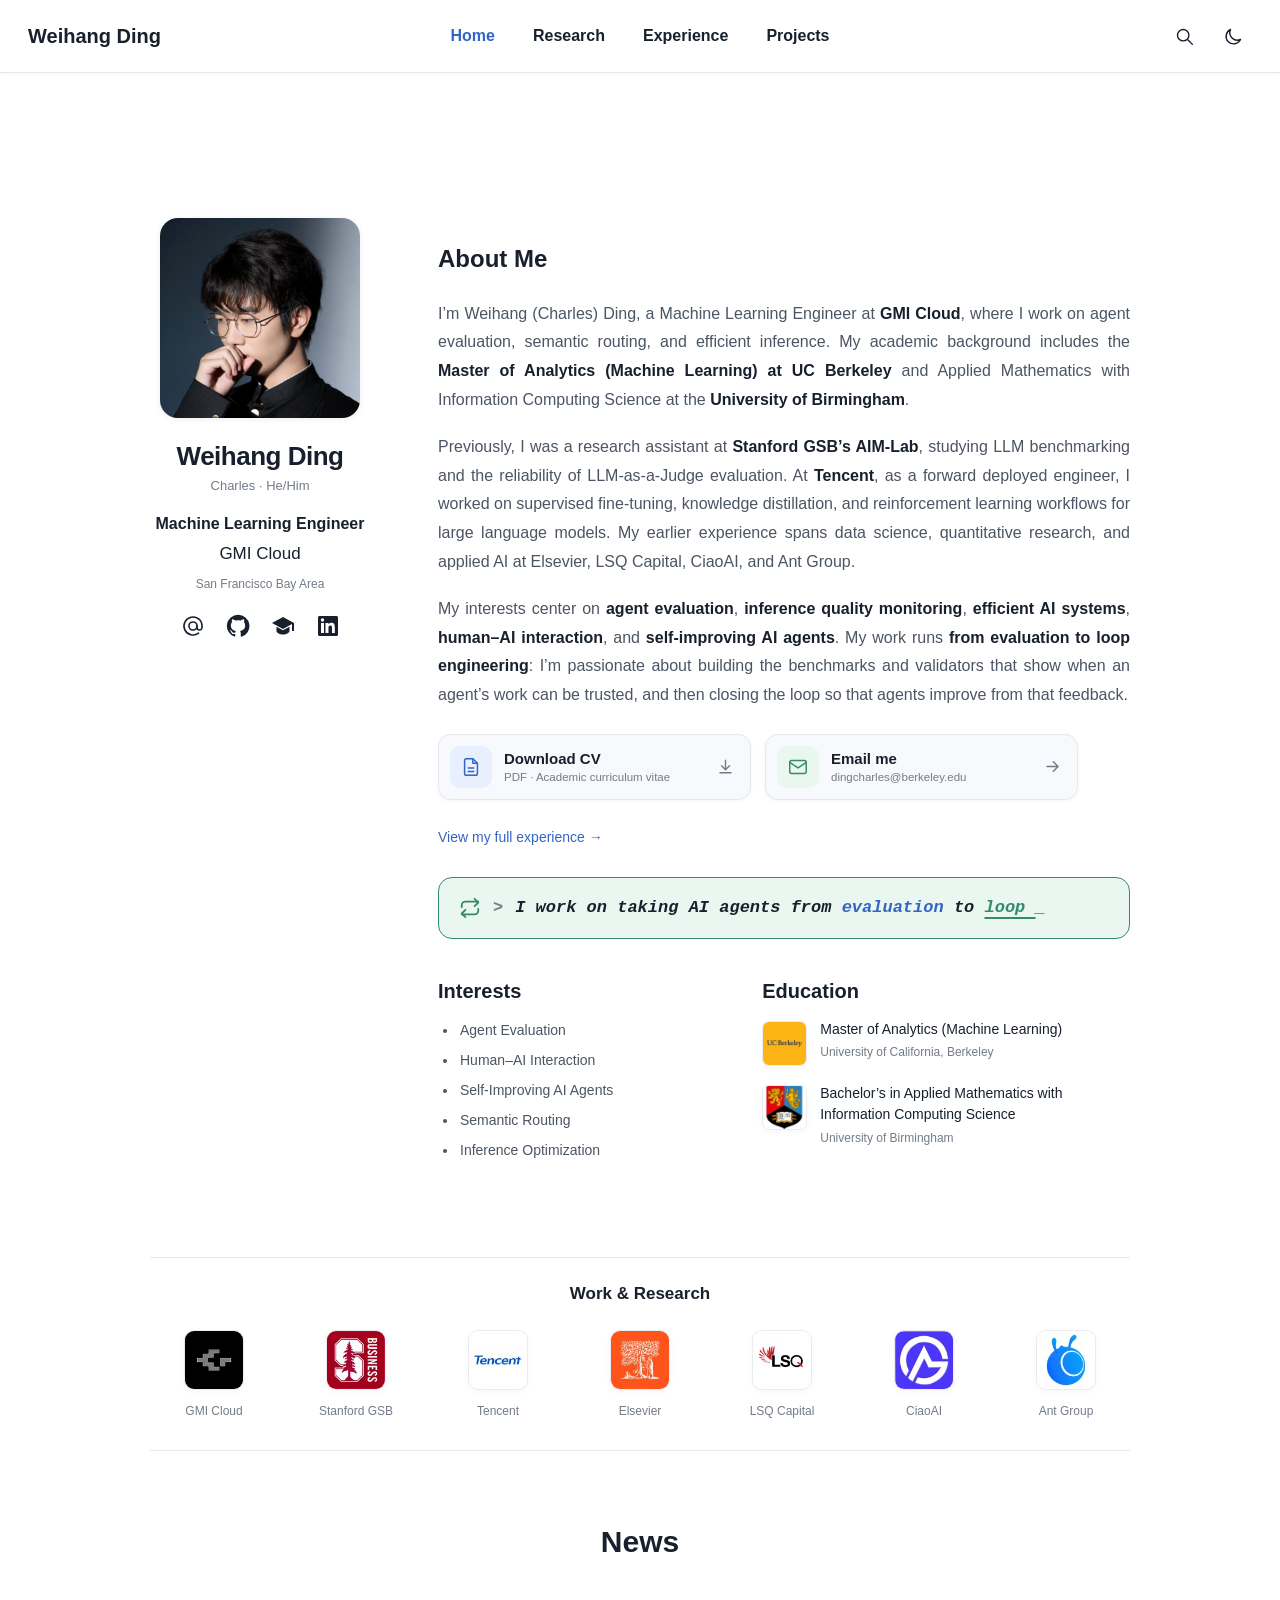
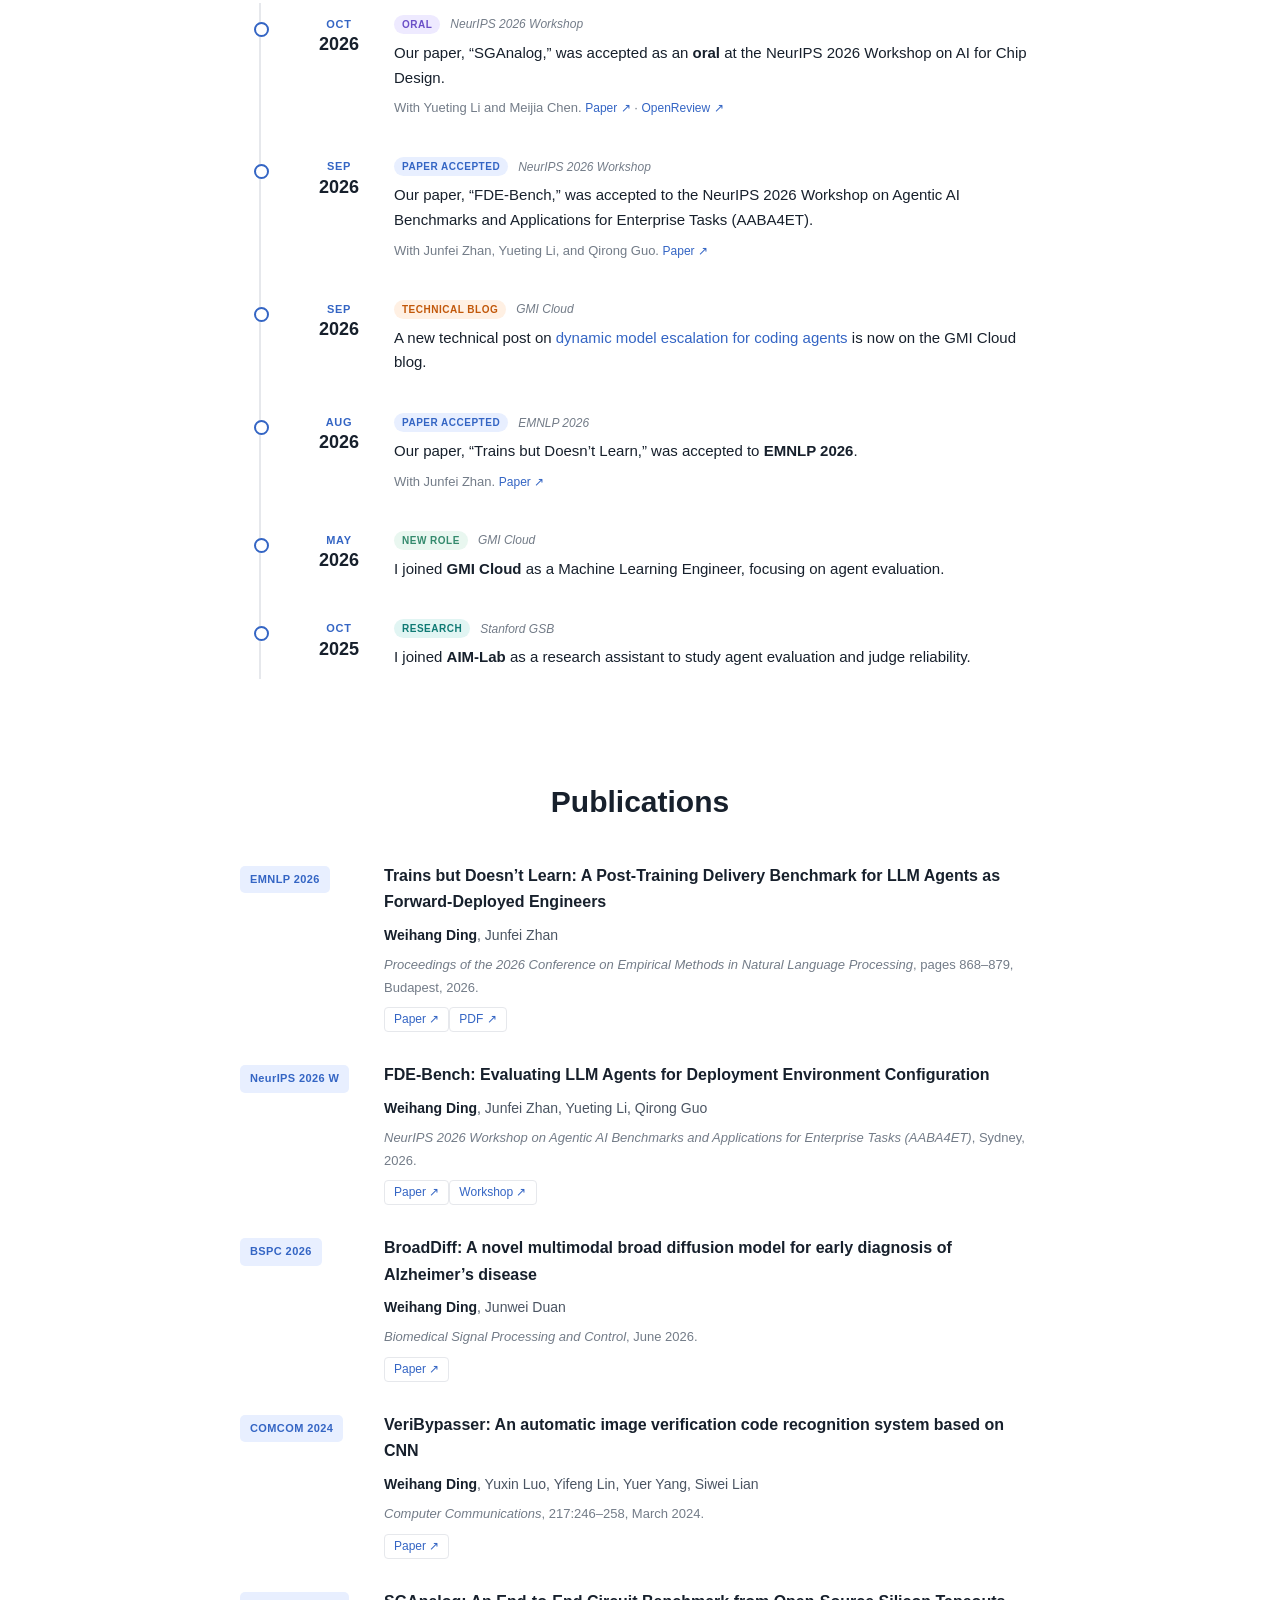
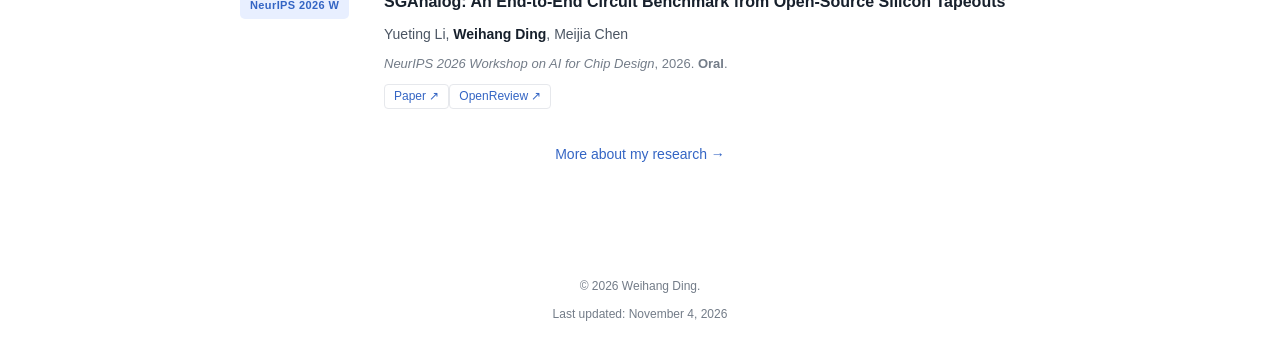
==== commit bac62c9c: "Home: larger rounded-square avatar Co-Authored-By: Claude Fable 5.2 <noreply@anthropic.com>" ====
--- a/index.html
+++ b/index.html
@@ -1 +1 @@
-<!doctype html><html lang="en" id="top"><head><meta charset="utf-8"><meta name="viewport" content="width=device-width, initial-scale=1"><title>Home | Weihang Ding</title><meta name="description" content="Weihang (Charles) Ding — Machine Learning Engineer at GMI Cloud. Agent evaluation, human–AI interaction, self-improving agents, semantic routing, and post-training."><meta name="theme-color" content="#ffffff"><meta name="site-version" content="academic-en-10-nowriting"><link rel="canonical" href="https://charlesdingd.github.io/"><link rel="icon" href="favicon.svg?v=2" type="image/svg+xml"><meta property="og:type" content="website"><meta property="og:title" content="Home | Weihang Ding"><meta property="og:description" content="Weihang (Charles) Ding — Machine Learning Engineer at GMI Cloud. Agent evaluation, human–AI interaction, self-improving agents, semantic routing, and post-training."><meta property="og:url" content="https://charlesdingd.github.io/"><meta property="og:image" content="https://charlesdingd.github.io/avatar.png"><meta name="twitter:card" content="summary"><script src="theme.js?v=academic-en-10-nowriting"></script><link rel="stylesheet" href="style.css?v=academic-en-14-tagline"></head><body><a class="skip" href="#main">Skip to content</a><header class="site-header"><div class="header-inner"><a class="site-name" href="index.html">Weihang Ding</a><nav id="primary-nav" aria-label="Main navigation"><a href="index.html" aria-current="page">Home</a><a href="research.html">Research</a><a href="experience.html">Experience</a><a href="projects.html">Projects</a></nav><div class="header-tools"><button class="search-toggle" type="button" aria-label="Search this website"><svg class="icon " viewBox="0 0 24 24" aria-hidden="true" fill="none" stroke="currentColor" stroke-width="1.6" stroke-linecap="round" stroke-linejoin="round"><circle cx="10.5" cy="10.5" r="6.5"/><path d="m16 16 5 5"/></svg></button><button class="theme-toggle" type="button" aria-label="Switch to dark mode" aria-pressed="false"><svg class="icon moon" viewBox="0 0 24 24" aria-hidden="true" fill="none" stroke="currentColor" stroke-width="1.6" stroke-linecap="round" stroke-linejoin="round"><path d="M20 15.4A8.6 8.6 0 0 1 8.6 4 8.6 8.6 0 1 0 20 15.4Z"/></svg><svg class="icon sun" viewBox="0 0 24 24" aria-hidden="true" fill="none" stroke="currentColor" stroke-width="1.6" stroke-linecap="round" stroke-linejoin="round"><circle cx="12" cy="12" r="4"/><path d="M12 2v2m0 16v2M2 12h2m16 0h2M5 5l1.5 1.5m11 11L19 19M5 19l1.5-1.5m11-11L19 5"/></svg></button><button class="menu-toggle" type="button" aria-label="Open navigation" aria-controls="primary-nav" aria-expanded="false"><svg class="icon " viewBox="0 0 24 24" aria-hidden="true" fill="none" stroke="currentColor" stroke-width="1.6" stroke-linecap="round" stroke-linejoin="round"><path d="M4 6h16M4 12h16M4 18h16"/></svg></button></div></div></header><main id="main"><section class="biography" id="about"><aside class="profile"><img src="avatar.png?v=2" alt="Portrait of Weihang Ding" width="154" height="154" class="avatar" fetchpriority="high"><h1>Weihang Ding</h1><p class="profile-alias">Charles · He/Him</p><h2>Machine Learning Engineer</h2><p class="affiliation">GMI Cloud</p><p class="location">San Francisco Bay Area</p><div class="social-icons"><a title="Email me" href="mailto:dingcharles@berkeley.edu"><svg class="icon " viewBox="0 0 24 24" aria-hidden="true" fill="none" stroke="currentColor" stroke-width="1.6" stroke-linecap="round" stroke-linejoin="round"><circle cx="12" cy="12" r="4"/><path d="M16 12v1.5a2.5 2.5 0 0 0 5 0V12a9 9 0 1 0-3.5 7.1"/></svg><span class="visually-hidden">Email</span></a><a title="GitHub" href="https://github.com/Charlesdingd" class="" target="_blank" rel="noopener noreferrer"><svg class="icon " viewBox="0 0 24 24" aria-hidden="true" fill="currentColor" stroke="none" stroke-width="1.6" stroke-linecap="round" stroke-linejoin="round"><path d="M12 .8A11.2 11.2 0 0 0 8.46 22.6c.56.1.77-.24.77-.54v-2.1c-3.13.68-3.79-1.33-3.79-1.33-.51-1.3-1.25-1.64-1.25-1.64-1.02-.7.08-.69.08-.69 1.13.08 1.72 1.16 1.72 1.16 1 1.7 2.63 1.21 3.28.96.1-.73.4-1.22.71-1.5-2.5-.28-5.12-1.25-5.12-5.57 0-1.23.44-2.23 1.15-3.02-.12-.28-.5-1.43.11-2.97 0 0 .94-.3 3.08 1.15a10.7 10.7 0 0 1 5.6 0c2.14-1.45 3.08-1.15 3.08-1.15.61 1.54.23 2.69.12 2.97.71.79 1.14 1.79 1.14 3.02 0 4.33-2.62 5.29-5.13 5.57.41.35.76 1.02.76 2.07v3.17c0 .3.2.65.77.54A11.2 11.2 0 0 0 12 .8Z"/></svg><span class="visually-hidden">GitHub</span></a><a title="Google Scholar" href="https://scholar.google.com/citations?user=0V8CMP4AAAAJ" class="" target="_blank" rel="noopener noreferrer"><svg class="icon " viewBox="0 0 24 24" aria-hidden="true" fill="currentColor" stroke="none" stroke-width="1.6" stroke-linecap="round" stroke-linejoin="round"><path d="M12 3 1 9l11 6 9-4.9V17h2V9L12 3zm-6.5 9.7V17c0 1.7 2.9 3.5 6.5 3.5s6.5-1.8 6.5-3.5v-4.3L12 16.3l-6.5-3.6z"/></svg><span class="visually-hidden">Google Scholar</span></a><a title="LinkedIn" href="https://www.linkedin.com/in/weihang-ding-2921a52a9/" class="" target="_blank" rel="noopener noreferrer"><svg class="icon " viewBox="0 0 24 24" aria-hidden="true" fill="currentColor" stroke="none" stroke-width="1.6" stroke-linecap="round" stroke-linejoin="round"><path d="M20.5 2h-17C2.67 2 2 2.67 2 3.5v17c0 .83.67 1.5 1.5 1.5h17c.83 0 1.5-.67 1.5-1.5v-17c0-.83-.67-1.5-1.5-1.5ZM8 19H5V9h3v10ZM6.5 7.7a1.7 1.7 0 1 1 0-3.4 1.7 1.7 0 0 1 0 3.4ZM19 19h-3v-4.9c0-1.17-.02-2.68-1.64-2.68-1.64 0-1.9 1.28-1.9 2.59V19h-3V9h2.88v1.37h.04c.4-.76 1.38-1.57 2.84-1.57 3.04 0 3.6 2 3.6 4.61V19Z"/></svg><span class="visually-hidden">LinkedIn</span></a></div></aside><div class="about-content"><h2>About Me</h2><div class="bio"><p>I’m Weihang (Charles) Ding, a Machine Learning Engineer at <strong>GMI Cloud</strong>, where I work on agent evaluation, semantic routing, and efficient inference. My academic background includes the <strong>Master of Analytics (Machine Learning) at UC Berkeley</strong> and Applied Mathematics with Information Computing Science at the <strong>University of Birmingham</strong>.</p><p>Previously, I was a research assistant at <strong>Stanford GSB’s AIM-Lab</strong>, studying LLM benchmarking and the reliability of LLM-as-a-Judge evaluation. At <strong>Tencent</strong>, as a forward deployed engineer, I worked on supervised fine-tuning, knowledge distillation, and reinforcement learning workflows for large language models. My earlier experience spans data science, quantitative research, and applied AI at Elsevier, LSQ Capital, CiaoAI, and Ant Group.</p><p>My interests center on <strong>agent evaluation</strong>, <strong>inference quality monitoring</strong>, <strong>efficient AI systems</strong>, <strong>human–AI interaction</strong>, and <strong>self-improving AI agents</strong>. My work runs <strong>from evaluation to loop engineering</strong>: I’m passionate about building the benchmarks and validators that show when an agent’s work can be trusted, and then closing the loop so that agents improve from that feedback.</p></div><div class="about-actions"><a class="action-card cv-download" href="CV_Weihang_Ding.pdf" target="_blank" rel="noopener noreferrer" aria-label="Download my CV as a PDF"><span class="action-icon cv-icon" aria-hidden="true"><svg class="icon " viewBox="0 0 24 24" aria-hidden="true" fill="none" stroke="currentColor" stroke-width="1.6" stroke-linecap="round" stroke-linejoin="round"><path d="M14 3H7a2 2 0 0 0-2 2v14a2 2 0 0 0 2 2h10a2 2 0 0 0 2-2V8z"/><path d="M14 3v5h5M9 13h6M9 17h6"/></svg></span><span class="action-copy"><strong>Download CV</strong><small>PDF · Academic curriculum vitae</small></span><svg class="icon action-arrow" viewBox="0 0 24 24" aria-hidden="true" fill="none" stroke="currentColor" stroke-width="1.8" stroke-linecap="round" stroke-linejoin="round"><path d="M12 4v12m0 0 5-5m-5 5-5-5M5 20h14"/></svg></a><a class="action-card contact-card" href="mailto:dingcharles@berkeley.edu" aria-label="Email me"><span class="action-icon mail-icon" aria-hidden="true"><svg class="icon " viewBox="0 0 24 24" aria-hidden="true" fill="none" stroke="currentColor" stroke-width="1.6" stroke-linecap="round" stroke-linejoin="round"><rect x="3" y="5" width="18" height="14" rx="2"/><path d="m3 7 9 6 9-6"/></svg></span><span class="action-copy"><strong>Email me</strong><small>dingcharles@berkeley.edu</small></span><svg class="icon action-arrow" viewBox="0 0 24 24" aria-hidden="true" fill="none" stroke="currentColor" stroke-width="1.8" stroke-linecap="round" stroke-linejoin="round"><path d="M5 12h14m0 0-6-6m6 6-6 6"/></svg></a></div><p class="bio-contact"><a href="experience.html">View my full experience →</a></p><p class="tagline" aria-label="I work on taking AI agents from evaluation to loop engineering."><svg class="tagline-icon" viewBox="0 0 24 24" fill="none" stroke="currentColor" stroke-width="2" stroke-linecap="round" stroke-linejoin="round" aria-hidden="true"><path d="M17 2l4 4-4 4"/><path d="M3 11V9a4 4 0 0 1 4-4h14"/><path d="M7 22l-4-4 4-4"/><path d="M21 13v2a4 4 0 0 1-4 4H3"/></svg><span class="tagline-prompt" aria-hidden="true">&gt;</span><span class="tagline-line" aria-hidden="true"><span id="tagline-text"><span>I work on taking AI agents from </span><span class="tagline-eval">evaluation</span><span> to </span><span class="tagline-loop">loop engineering</span><span>.</span></span><span class="tagline-cursor">_</span></span></p><script>(function(){var el=document.getElementById("tagline-text");if(!el||matchMedia("(prefers-reduced-motion: reduce)").matches)return;var parts=[].slice.call(el.children),texts=parts.map(function(p){return p.textContent}),total=texts.join("").length,n=0;parts.forEach(function(p){p.textContent=""});(function tick(){n++;var left=n;parts.forEach(function(p,k){var t=texts[k];p.textContent=t.slice(0,Math.max(0,Math.min(left,t.length)));left-=t.length});if(n<total)setTimeout(tick,38)})()})()</script><div class="background-grid"><div><h3>Interests</h3><ul class="interest-list"><li>Agent Evaluation</li><li>Human–AI Interaction</li><li>Self-Improving AI Agents</li><li>Semantic Routing</li><li>Inference Optimization</li></ul></div><div><h3>Education</h3><ul class="education-mini"><li><a class="organization-logo logo-berkeley education-logo" href="https://www.linkedin.com/school/2517/" target="_blank" rel="noopener noreferrer" aria-label="University of California, Berkeley"><img src="logo-berkeley.jpg" alt="University of California, Berkeley logo" width="100" height="100" loading="lazy" decoding="async"></a><div><span>Master of Analytics (Machine Learning)</span><small>University of California, Berkeley</small></div></li><li><a class="organization-logo logo-birmingham education-logo" href="https://www.linkedin.com/school/166627/" target="_blank" rel="noopener noreferrer" aria-label="University of Birmingham"><img src="logo-birmingham.jpg" alt="University of Birmingham logo" width="100" height="100" loading="lazy" decoding="async"></a><div><span>Bachelor’s in Applied Mathematics with Information Computing Science</span><small>University of Birmingham</small></div></li></ul></div></div></div></section><section class="affiliations" aria-labelledby="affiliations-title"><h2 id="affiliations-title">Work &amp; Research</h2><div class="affiliation-grid"><div class="affiliation-item"><a class="organization-logo logo-gmi " href="https://www.linkedin.com/company/gmi-cloud-ai/" target="_blank" rel="noopener noreferrer" aria-label="GMI Cloud"><img src="logo-gmi.jpg" alt="GMI Cloud logo" width="100" height="100" loading="lazy" decoding="async"></a><span>GMI Cloud</span></div><div class="affiliation-item"><a class="organization-logo logo-stanford " href="https://www.linkedin.com/school/1791/" target="_blank" rel="noopener noreferrer" aria-label="Stanford University Graduate School of Business"><img src="logo-stanford.jpg" alt="Stanford University Graduate School of Business logo" width="100" height="100" loading="lazy" decoding="async"></a><span>Stanford GSB</span></div><div class="affiliation-item"><a class="organization-logo logo-tencent " href="https://www.linkedin.com/company/166328/" target="_blank" rel="noopener noreferrer" aria-label="Tencent"><img src="logo-tencent.jpg" alt="Tencent logo" width="100" height="100" loading="lazy" decoding="async"></a><span>Tencent</span></div><div class="affiliation-item"><a class="organization-logo logo-elsevier " href="https://www.linkedin.com/company/3027/" target="_blank" rel="noopener noreferrer" aria-label="Elsevier"><img src="logo-elsevier.jpg" alt="Elsevier logo" width="100" height="100" loading="lazy" decoding="async"></a><span>Elsevier</span></div><div class="affiliation-item"><a class="organization-logo logo-lsq " href="https://www.linkedin.com/company/13349704/" target="_blank" rel="noopener noreferrer" aria-label="LSQ CAPITAL LIMITED"><img src="logo-lsq.jpg" alt="LSQ CAPITAL LIMITED logo" width="100" height="100" loading="lazy" decoding="async"></a><span>LSQ Capital</span></div><div class="affiliation-item"><a class="organization-logo logo-ciaoai " href="https://www.linkedin.com/company/104417520/" target="_blank" rel="noopener noreferrer" aria-label="CiaoAI"><img src="logo-ciaoai.jpg" alt="CiaoAI logo" width="100" height="100" loading="lazy" decoding="async"></a><span>CiaoAI</span></div><div class="affiliation-item"><a class="organization-logo logo-ant " href="https://www.linkedin.com/company/15245628/" target="_blank" rel="noopener noreferrer" aria-label="Ant Group"><img src="logo-ant.jpg" alt="Ant Group logo" width="100" height="100" loading="lazy" decoding="async"></a><span>Ant Group</span></div></div></section><section class="home-section news-section" id="news"><h2>News</h2><ol class="news-list"><li><time datetime="2026-10"><span>OCT</span><strong>2026</strong></time><div><p class="news-label"><span class="news-badge purple">ORAL</span><em>NeurIPS 2026 Workshop</em></p><p>Our paper, “SGAnalog,” was accepted as an <strong>oral</strong> at the NeurIPS 2026 Workshop on AI for Chip Design.</p><p class="news-detail">With Yueting Li and Meijia Chen. <a href="https://arxiv.org/abs/2610.03934" class="" target="_blank" rel="noopener noreferrer">Paper ↗</a> · <a href="https://openreview.net/forum?id=6othT7G4lC" class="" target="_blank" rel="noopener noreferrer">OpenReview ↗</a></p></div></li><li><time datetime="2026-09"><span>SEP</span><strong>2026</strong></time><div><p class="news-label"><span class="news-badge">PAPER ACCEPTED</span><em>NeurIPS 2026 Workshop</em></p><p>Our paper, “FDE-Bench,” was accepted to the NeurIPS 2026 Workshop on Agentic AI Benchmarks and Applications for Enterprise Tasks (AABA4ET).</p><p class="news-detail">With Junfei Zhan, Yueting Li, and Qirong Guo. <a href="https://arxiv.org/abs/2609.27571" class="" target="_blank" rel="noopener noreferrer">Paper ↗</a></p></div></li><li><time datetime="2026-09"><span>SEP</span><strong>2026</strong></time><div><p class="news-label"><span class="news-badge orange">TECHNICAL BLOG</span><em>GMI Cloud</em></p><p>A new technical post on <a href="https://www.gmicloud.ai/en/blog/dynamic-model-escalation-for-coding-agents-a-gmi-router-experiment-across-two-harnesses" class="" target="_blank" rel="noopener noreferrer">dynamic model escalation for coding agents</a> is now on the GMI Cloud blog.</p></div></li><li><time datetime="2026-08"><span>AUG</span><strong>2026</strong></time><div><p class="news-label"><span class="news-badge">PAPER ACCEPTED</span><em>EMNLP 2026</em></p><p>Our paper, “Trains but Doesn’t Learn,” was accepted to <strong>EMNLP 2026</strong>.</p><p class="news-detail">With Junfei Zhan. <a href="https://aclanthology.org/2026.emnlp-industry.52/" class="" target="_blank" rel="noopener noreferrer">Paper ↗</a></p></div></li><li><time datetime="2026-05"><span>MAY</span><strong>2026</strong></time><div><p class="news-label"><span class="news-badge green">NEW ROLE</span><em>GMI Cloud</em></p><p>I joined <strong>GMI Cloud</strong> as a Machine Learning Engineer, focusing on agent evaluation.</p></div></li><li><time datetime="2025-10"><span>OCT</span><strong>2025</strong></time><div><p class="news-label"><span class="news-badge teal">RESEARCH</span><em>Stanford GSB</em></p><p>I joined <strong>AIM-Lab</strong> as a research assistant to study agent evaluation and judge reliability.</p></div></li></ol></section><section class="home-section" id="publications"><h2>Publications</h2><div class="publication-list"><article class="publication" id="paper-emnlp"><span class="venue-badge">EMNLP 2026</span><div><h3>Trains but Doesn’t Learn: A Post-Training Delivery Benchmark for LLM Agents as Forward-Deployed Engineers</h3><p class="authors"><strong>Weihang Ding</strong>, <a href="https://junfei-z.github.io/" class="" target="_blank" rel="noopener noreferrer">Junfei Zhan</a></p><p class="publication-venue"><em>Proceedings of the 2026 Conference on Empirical Methods in Natural Language Processing</em>, pages 868–879, Budapest, 2026.</p><div class="paper-links"><a href="https://aclanthology.org/2026.emnlp-industry.52/" class="" target="_blank" rel="noopener noreferrer">Paper ↗</a><a href="https://aclanthology.org/2026.emnlp-industry.52.pdf" class="" target="_blank" rel="noopener noreferrer">PDF ↗</a></div></div></article><article class="publication" id="paper-fde-bench"><span class="venue-badge">NeurIPS 2026 W</span><div><h3>FDE-Bench: Evaluating LLM Agents for Deployment Environment Configuration</h3><p class="authors"><strong>Weihang Ding</strong>, <a href="https://junfei-z.github.io/" class="" target="_blank" rel="noopener noreferrer">Junfei Zhan</a>, Yueting Li, Qirong Guo</p><p class="publication-venue"><em>NeurIPS 2026 Workshop on Agentic AI Benchmarks and Applications for Enterprise Tasks (AABA4ET)</em>, Sydney, 2026.</p><div class="paper-links"><a href="https://arxiv.org/abs/2609.27571" class="" target="_blank" rel="noopener noreferrer">Paper ↗</a><a href="https://marscod.github.io/AABA4ET.NeurIPS.2026/accepted-papers.html" class="" target="_blank" rel="noopener noreferrer">Workshop ↗</a></div></div></article><article class="publication" id="paper-broaddiff"><span class="venue-badge">BSPC 2026</span><div><h3>BroadDiff: A novel multimodal broad diffusion model for early diagnosis of Alzheimer’s disease</h3><p class="authors"><strong>Weihang Ding</strong>, Junwei Duan</p><p class="publication-venue"><em>Biomedical Signal Processing and Control</em>, June 2026.</p><div class="paper-links"><a href="https://www.sciencedirect.com/science/article/abs/pii/S1746809426013790" class="" target="_blank" rel="noopener noreferrer">Paper ↗</a></div></div></article><article class="publication" id="paper-veribypasser"><span class="venue-badge">COMCOM 2024</span><div><h3>VeriBypasser: An automatic image verification code recognition system based on CNN</h3><p class="authors"><strong>Weihang Ding</strong>, Yuxin Luo, Yifeng Lin, Yuer Yang, Siwei Lian</p><p class="publication-venue"><em>Computer Communications</em>, 217:246–258, March 2024.</p><div class="paper-links"><a href="https://doi.org/10.1016/j.comcom.2023.12.022" class="" target="_blank" rel="noopener noreferrer">Paper ↗</a></div></div></article><article class="publication" id="paper-sganalog"><span class="venue-badge">NeurIPS 2026 W</span><div><h3>SGAnalog: An End-to-End Circuit Benchmark from Open-Source Silicon Tapeouts</h3><p class="authors">Yueting Li, <strong>Weihang Ding</strong>, Meijia Chen</p><p class="publication-venue"><em>NeurIPS 2026 Workshop on AI for Chip Design</em>, 2026. <strong>Oral</strong>.</p><div class="paper-links"><a href="https://arxiv.org/abs/2610.03934" class="" target="_blank" rel="noopener noreferrer">Paper ↗</a><a href="https://openreview.net/forum?id=6othT7G4lC" class="" target="_blank" rel="noopener noreferrer">OpenReview ↗</a></div></div></article></div><p class="section-followup"><a href="research.html">More about my research →</a></p></section></main><footer class="site-footer"><p>© 2026 Weihang Ding.</p><p>Last updated: November 4, 2026</p></footer><dialog id="site-search" aria-labelledby="search-title"><div class="search-top"><h2 id="search-title">Search</h2><button class="search-close" type="button" aria-label="Close search"><svg class="icon " viewBox="0 0 24 24" aria-hidden="true" fill="none" stroke="currentColor" stroke-width="1.6" stroke-linecap="round" stroke-linejoin="round"><path d="m6 6 12 12M6 18 18 6"/></svg></button></div><label class="visually-hidden" for="search-input">Search this website</label><input id="search-input" type="search" autocomplete="off" placeholder="Search publications, experience, projects…"><div id="search-results" aria-live="polite"></div></dialog><script src="search-data.js?v=academic-en-10-nowriting"></script><script src="main.js?v=academic-en-10-nowriting"></script></body></html>+<!doctype html><html lang="en" id="top"><head><meta charset="utf-8"><meta name="viewport" content="width=device-width, initial-scale=1"><title>Home | Weihang Ding</title><meta name="description" content="Weihang (Charles) Ding — Machine Learning Engineer at GMI Cloud. Agent evaluation, human–AI interaction, self-improving agents, semantic routing, and post-training."><meta name="theme-color" content="#ffffff"><meta name="site-version" content="academic-en-10-nowriting"><link rel="canonical" href="https://charlesdingd.github.io/"><link rel="icon" href="favicon.svg?v=2" type="image/svg+xml"><meta property="og:type" content="website"><meta property="og:title" content="Home | Weihang Ding"><meta property="og:description" content="Weihang (Charles) Ding — Machine Learning Engineer at GMI Cloud. Agent evaluation, human–AI interaction, self-improving agents, semantic routing, and post-training."><meta property="og:url" content="https://charlesdingd.github.io/"><meta property="og:image" content="https://charlesdingd.github.io/avatar.png"><meta name="twitter:card" content="summary"><script src="theme.js?v=academic-en-10-nowriting"></script><link rel="stylesheet" href="style.css?v=academic-en-15-avatar"></head><body><a class="skip" href="#main">Skip to content</a><header class="site-header"><div class="header-inner"><a class="site-name" href="index.html">Weihang Ding</a><nav id="primary-nav" aria-label="Main navigation"><a href="index.html" aria-current="page">Home</a><a href="research.html">Research</a><a href="experience.html">Experience</a><a href="projects.html">Projects</a></nav><div class="header-tools"><button class="search-toggle" type="button" aria-label="Search this website"><svg class="icon " viewBox="0 0 24 24" aria-hidden="true" fill="none" stroke="currentColor" stroke-width="1.6" stroke-linecap="round" stroke-linejoin="round"><circle cx="10.5" cy="10.5" r="6.5"/><path d="m16 16 5 5"/></svg></button><button class="theme-toggle" type="button" aria-label="Switch to dark mode" aria-pressed="false"><svg class="icon moon" viewBox="0 0 24 24" aria-hidden="true" fill="none" stroke="currentColor" stroke-width="1.6" stroke-linecap="round" stroke-linejoin="round"><path d="M20 15.4A8.6 8.6 0 0 1 8.6 4 8.6 8.6 0 1 0 20 15.4Z"/></svg><svg class="icon sun" viewBox="0 0 24 24" aria-hidden="true" fill="none" stroke="currentColor" stroke-width="1.6" stroke-linecap="round" stroke-linejoin="round"><circle cx="12" cy="12" r="4"/><path d="M12 2v2m0 16v2M2 12h2m16 0h2M5 5l1.5 1.5m11 11L19 19M5 19l1.5-1.5m11-11L19 5"/></svg></button><button class="menu-toggle" type="button" aria-label="Open navigation" aria-controls="primary-nav" aria-expanded="false"><svg class="icon " viewBox="0 0 24 24" aria-hidden="true" fill="none" stroke="currentColor" stroke-width="1.6" stroke-linecap="round" stroke-linejoin="round"><path d="M4 6h16M4 12h16M4 18h16"/></svg></button></div></div></header><main id="main"><section class="biography" id="about"><aside class="profile"><img src="avatar.png?v=2" alt="Portrait of Weihang Ding" width="200" height="200" class="avatar" fetchpriority="high"><h1>Weihang Ding</h1><p class="profile-alias">Charles · He/Him</p><h2>Machine Learning Engineer</h2><p class="affiliation">GMI Cloud</p><p class="location">San Francisco Bay Area</p><div class="social-icons"><a title="Email me" href="mailto:dingcharles@berkeley.edu"><svg class="icon " viewBox="0 0 24 24" aria-hidden="true" fill="none" stroke="currentColor" stroke-width="1.6" stroke-linecap="round" stroke-linejoin="round"><circle cx="12" cy="12" r="4"/><path d="M16 12v1.5a2.5 2.5 0 0 0 5 0V12a9 9 0 1 0-3.5 7.1"/></svg><span class="visually-hidden">Email</span></a><a title="GitHub" href="https://github.com/Charlesdingd" class="" target="_blank" rel="noopener noreferrer"><svg class="icon " viewBox="0 0 24 24" aria-hidden="true" fill="currentColor" stroke="none" stroke-width="1.6" stroke-linecap="round" stroke-linejoin="round"><path d="M12 .8A11.2 11.2 0 0 0 8.46 22.6c.56.1.77-.24.77-.54v-2.1c-3.13.68-3.79-1.33-3.79-1.33-.51-1.3-1.25-1.64-1.25-1.64-1.02-.7.08-.69.08-.69 1.13.08 1.72 1.16 1.72 1.16 1 1.7 2.63 1.21 3.28.96.1-.73.4-1.22.71-1.5-2.5-.28-5.12-1.25-5.12-5.57 0-1.23.44-2.23 1.15-3.02-.12-.28-.5-1.43.11-2.97 0 0 .94-.3 3.08 1.15a10.7 10.7 0 0 1 5.6 0c2.14-1.45 3.08-1.15 3.08-1.15.61 1.54.23 2.69.12 2.97.71.79 1.14 1.79 1.14 3.02 0 4.33-2.62 5.29-5.13 5.57.41.35.76 1.02.76 2.07v3.17c0 .3.2.65.77.54A11.2 11.2 0 0 0 12 .8Z"/></svg><span class="visually-hidden">GitHub</span></a><a title="Google Scholar" href="https://scholar.google.com/citations?user=0V8CMP4AAAAJ" class="" target="_blank" rel="noopener noreferrer"><svg class="icon " viewBox="0 0 24 24" aria-hidden="true" fill="currentColor" stroke="none" stroke-width="1.6" stroke-linecap="round" stroke-linejoin="round"><path d="M12 3 1 9l11 6 9-4.9V17h2V9L12 3zm-6.5 9.7V17c0 1.7 2.9 3.5 6.5 3.5s6.5-1.8 6.5-3.5v-4.3L12 16.3l-6.5-3.6z"/></svg><span class="visually-hidden">Google Scholar</span></a><a title="LinkedIn" href="https://www.linkedin.com/in/weihang-ding-2921a52a9/" class="" target="_blank" rel="noopener noreferrer"><svg class="icon " viewBox="0 0 24 24" aria-hidden="true" fill="currentColor" stroke="none" stroke-width="1.6" stroke-linecap="round" stroke-linejoin="round"><path d="M20.5 2h-17C2.67 2 2 2.67 2 3.5v17c0 .83.67 1.5 1.5 1.5h17c.83 0 1.5-.67 1.5-1.5v-17c0-.83-.67-1.5-1.5-1.5ZM8 19H5V9h3v10ZM6.5 7.7a1.7 1.7 0 1 1 0-3.4 1.7 1.7 0 0 1 0 3.4ZM19 19h-3v-4.9c0-1.17-.02-2.68-1.64-2.68-1.64 0-1.9 1.28-1.9 2.59V19h-3V9h2.88v1.37h.04c.4-.76 1.38-1.57 2.84-1.57 3.04 0 3.6 2 3.6 4.61V19Z"/></svg><span class="visually-hidden">LinkedIn</span></a></div></aside><div class="about-content"><h2>About Me</h2><div class="bio"><p>I’m Weihang (Charles) Ding, a Machine Learning Engineer at <strong>GMI Cloud</strong>, where I work on agent evaluation, semantic routing, and efficient inference. My academic background includes the <strong>Master of Analytics (Machine Learning) at UC Berkeley</strong> and Applied Mathematics with Information Computing Science at the <strong>University of Birmingham</strong>.</p><p>Previously, I was a research assistant at <strong>Stanford GSB’s AIM-Lab</strong>, studying LLM benchmarking and the reliability of LLM-as-a-Judge evaluation. At <strong>Tencent</strong>, as a forward deployed engineer, I worked on supervised fine-tuning, knowledge distillation, and reinforcement learning workflows for large language models. My earlier experience spans data science, quantitative research, and applied AI at Elsevier, LSQ Capital, CiaoAI, and Ant Group.</p><p>My interests center on <strong>agent evaluation</strong>, <strong>inference quality monitoring</strong>, <strong>efficient AI systems</strong>, <strong>human–AI interaction</strong>, and <strong>self-improving AI agents</strong>. My work runs <strong>from evaluation to loop engineering</strong>: I’m passionate about building the benchmarks and validators that show when an agent’s work can be trusted, and then closing the loop so that agents improve from that feedback.</p></div><div class="about-actions"><a class="action-card cv-download" href="CV_Weihang_Ding.pdf" target="_blank" rel="noopener noreferrer" aria-label="Download my CV as a PDF"><span class="action-icon cv-icon" aria-hidden="true"><svg class="icon " viewBox="0 0 24 24" aria-hidden="true" fill="none" stroke="currentColor" stroke-width="1.6" stroke-linecap="round" stroke-linejoin="round"><path d="M14 3H7a2 2 0 0 0-2 2v14a2 2 0 0 0 2 2h10a2 2 0 0 0 2-2V8z"/><path d="M14 3v5h5M9 13h6M9 17h6"/></svg></span><span class="action-copy"><strong>Download CV</strong><small>PDF · Academic curriculum vitae</small></span><svg class="icon action-arrow" viewBox="0 0 24 24" aria-hidden="true" fill="none" stroke="currentColor" stroke-width="1.8" stroke-linecap="round" stroke-linejoin="round"><path d="M12 4v12m0 0 5-5m-5 5-5-5M5 20h14"/></svg></a><a class="action-card contact-card" href="mailto:dingcharles@berkeley.edu" aria-label="Email me"><span class="action-icon mail-icon" aria-hidden="true"><svg class="icon " viewBox="0 0 24 24" aria-hidden="true" fill="none" stroke="currentColor" stroke-width="1.6" stroke-linecap="round" stroke-linejoin="round"><rect x="3" y="5" width="18" height="14" rx="2"/><path d="m3 7 9 6 9-6"/></svg></span><span class="action-copy"><strong>Email me</strong><small>dingcharles@berkeley.edu</small></span><svg class="icon action-arrow" viewBox="0 0 24 24" aria-hidden="true" fill="none" stroke="currentColor" stroke-width="1.8" stroke-linecap="round" stroke-linejoin="round"><path d="M5 12h14m0 0-6-6m6 6-6 6"/></svg></a></div><p class="bio-contact"><a href="experience.html">View my full experience →</a></p><p class="tagline" aria-label="I work on taking AI agents from evaluation to loop engineering."><svg class="tagline-icon" viewBox="0 0 24 24" fill="none" stroke="currentColor" stroke-width="2" stroke-linecap="round" stroke-linejoin="round" aria-hidden="true"><path d="M17 2l4 4-4 4"/><path d="M3 11V9a4 4 0 0 1 4-4h14"/><path d="M7 22l-4-4 4-4"/><path d="M21 13v2a4 4 0 0 1-4 4H3"/></svg><span class="tagline-prompt" aria-hidden="true">&gt;</span><span class="tagline-line" aria-hidden="true"><span id="tagline-text"><span>I work on taking AI agents from </span><span class="tagline-eval">evaluation</span><span> to </span><span class="tagline-loop">loop engineering</span><span>.</span></span><span class="tagline-cursor">_</span></span></p><script>(function(){var el=document.getElementById("tagline-text");if(!el||matchMedia("(prefers-reduced-motion: reduce)").matches)return;var parts=[].slice.call(el.children),texts=parts.map(function(p){return p.textContent}),total=texts.join("").length,n=0;parts.forEach(function(p){p.textContent=""});(function tick(){n++;var left=n;parts.forEach(function(p,k){var t=texts[k];p.textContent=t.slice(0,Math.max(0,Math.min(left,t.length)));left-=t.length});if(n<total)setTimeout(tick,38)})()})()</script><div class="background-grid"><div><h3>Interests</h3><ul class="interest-list"><li>Agent Evaluation</li><li>Human–AI Interaction</li><li>Self-Improving AI Agents</li><li>Semantic Routing</li><li>Inference Optimization</li></ul></div><div><h3>Education</h3><ul class="education-mini"><li><a class="organization-logo logo-berkeley education-logo" href="https://www.linkedin.com/school/2517/" target="_blank" rel="noopener noreferrer" aria-label="University of California, Berkeley"><img src="logo-berkeley.jpg" alt="University of California, Berkeley logo" width="100" height="100" loading="lazy" decoding="async"></a><div><span>Master of Analytics (Machine Learning)</span><small>University of California, Berkeley</small></div></li><li><a class="organization-logo logo-birmingham education-logo" href="https://www.linkedin.com/school/166627/" target="_blank" rel="noopener noreferrer" aria-label="University of Birmingham"><img src="logo-birmingham.jpg" alt="University of Birmingham logo" width="100" height="100" loading="lazy" decoding="async"></a><div><span>Bachelor’s in Applied Mathematics with Information Computing Science</span><small>University of Birmingham</small></div></li></ul></div></div></div></section><section class="affiliations" aria-labelledby="affiliations-title"><h2 id="affiliations-title">Work &amp; Research</h2><div class="affiliation-grid"><div class="affiliation-item"><a class="organization-logo logo-gmi " href="https://www.linkedin.com/company/gmi-cloud-ai/" target="_blank" rel="noopener noreferrer" aria-label="GMI Cloud"><img src="logo-gmi.jpg" alt="GMI Cloud logo" width="100" height="100" loading="lazy" decoding="async"></a><span>GMI Cloud</span></div><div class="affiliation-item"><a class="organization-logo logo-stanford " href="https://www.linkedin.com/school/1791/" target="_blank" rel="noopener noreferrer" aria-label="Stanford University Graduate School of Business"><img src="logo-stanford.jpg" alt="Stanford University Graduate School of Business logo" width="100" height="100" loading="lazy" decoding="async"></a><span>Stanford GSB</span></div><div class="affiliation-item"><a class="organization-logo logo-tencent " href="https://www.linkedin.com/company/166328/" target="_blank" rel="noopener noreferrer" aria-label="Tencent"><img src="logo-tencent.jpg" alt="Tencent logo" width="100" height="100" loading="lazy" decoding="async"></a><span>Tencent</span></div><div class="affiliation-item"><a class="organization-logo logo-elsevier " href="https://www.linkedin.com/company/3027/" target="_blank" rel="noopener noreferrer" aria-label="Elsevier"><img src="logo-elsevier.jpg" alt="Elsevier logo" width="100" height="100" loading="lazy" decoding="async"></a><span>Elsevier</span></div><div class="affiliation-item"><a class="organization-logo logo-lsq " href="https://www.linkedin.com/company/13349704/" target="_blank" rel="noopener noreferrer" aria-label="LSQ CAPITAL LIMITED"><img src="logo-lsq.jpg" alt="LSQ CAPITAL LIMITED logo" width="100" height="100" loading="lazy" decoding="async"></a><span>LSQ Capital</span></div><div class="affiliation-item"><a class="organization-logo logo-ciaoai " href="https://www.linkedin.com/company/104417520/" target="_blank" rel="noopener noreferrer" aria-label="CiaoAI"><img src="logo-ciaoai.jpg" alt="CiaoAI logo" width="100" height="100" loading="lazy" decoding="async"></a><span>CiaoAI</span></div><div class="affiliation-item"><a class="organization-logo logo-ant " href="https://www.linkedin.com/company/15245628/" target="_blank" rel="noopener noreferrer" aria-label="Ant Group"><img src="logo-ant.jpg" alt="Ant Group logo" width="100" height="100" loading="lazy" decoding="async"></a><span>Ant Group</span></div></div></section><section class="home-section news-section" id="news"><h2>News</h2><ol class="news-list"><li><time datetime="2026-10"><span>OCT</span><strong>2026</strong></time><div><p class="news-label"><span class="news-badge purple">ORAL</span><em>NeurIPS 2026 Workshop</em></p><p>Our paper, “SGAnalog,” was accepted as an <strong>oral</strong> at the NeurIPS 2026 Workshop on AI for Chip Design.</p><p class="news-detail">With Yueting Li and Meijia Chen. <a href="https://arxiv.org/abs/2610.03934" class="" target="_blank" rel="noopener noreferrer">Paper ↗</a> · <a href="https://openreview.net/forum?id=6othT7G4lC" class="" target="_blank" rel="noopener noreferrer">OpenReview ↗</a></p></div></li><li><time datetime="2026-09"><span>SEP</span><strong>2026</strong></time><div><p class="news-label"><span class="news-badge">PAPER ACCEPTED</span><em>NeurIPS 2026 Workshop</em></p><p>Our paper, “FDE-Bench,” was accepted to the NeurIPS 2026 Workshop on Agentic AI Benchmarks and Applications for Enterprise Tasks (AABA4ET).</p><p class="news-detail">With Junfei Zhan, Yueting Li, and Qirong Guo. <a href="https://arxiv.org/abs/2609.27571" class="" target="_blank" rel="noopener noreferrer">Paper ↗</a></p></div></li><li><time datetime="2026-09"><span>SEP</span><strong>2026</strong></time><div><p class="news-label"><span class="news-badge orange">TECHNICAL BLOG</span><em>GMI Cloud</em></p><p>A new technical post on <a href="https://www.gmicloud.ai/en/blog/dynamic-model-escalation-for-coding-agents-a-gmi-router-experiment-across-two-harnesses" class="" target="_blank" rel="noopener noreferrer">dynamic model escalation for coding agents</a> is now on the GMI Cloud blog.</p></div></li><li><time datetime="2026-08"><span>AUG</span><strong>2026</strong></time><div><p class="news-label"><span class="news-badge">PAPER ACCEPTED</span><em>EMNLP 2026</em></p><p>Our paper, “Trains but Doesn’t Learn,” was accepted to <strong>EMNLP 2026</strong>.</p><p class="news-detail">With Junfei Zhan. <a href="https://aclanthology.org/2026.emnlp-industry.52/" class="" target="_blank" rel="noopener noreferrer">Paper ↗</a></p></div></li><li><time datetime="2026-05"><span>MAY</span><strong>2026</strong></time><div><p class="news-label"><span class="news-badge green">NEW ROLE</span><em>GMI Cloud</em></p><p>I joined <strong>GMI Cloud</strong> as a Machine Learning Engineer, focusing on agent evaluation.</p></div></li><li><time datetime="2025-10"><span>OCT</span><strong>2025</strong></time><div><p class="news-label"><span class="news-badge teal">RESEARCH</span><em>Stanford GSB</em></p><p>I joined <strong>AIM-Lab</strong> as a research assistant to study agent evaluation and judge reliability.</p></div></li></ol></section><section class="home-section" id="publications"><h2>Publications</h2><div class="publication-list"><article class="publication" id="paper-emnlp"><span class="venue-badge">EMNLP 2026</span><div><h3>Trains but Doesn’t Learn: A Post-Training Delivery Benchmark for LLM Agents as Forward-Deployed Engineers</h3><p class="authors"><strong>Weihang Ding</strong>, <a href="https://junfei-z.github.io/" class="" target="_blank" rel="noopener noreferrer">Junfei Zhan</a></p><p class="publication-venue"><em>Proceedings of the 2026 Conference on Empirical Methods in Natural Language Processing</em>, pages 868–879, Budapest, 2026.</p><div class="paper-links"><a href="https://aclanthology.org/2026.emnlp-industry.52/" class="" target="_blank" rel="noopener noreferrer">Paper ↗</a><a href="https://aclanthology.org/2026.emnlp-industry.52.pdf" class="" target="_blank" rel="noopener noreferrer">PDF ↗</a></div></div></article><article class="publication" id="paper-fde-bench"><span class="venue-badge">NeurIPS 2026 W</span><div><h3>FDE-Bench: Evaluating LLM Agents for Deployment Environment Configuration</h3><p class="authors"><strong>Weihang Ding</strong>, <a href="https://junfei-z.github.io/" class="" target="_blank" rel="noopener noreferrer">Junfei Zhan</a>, Yueting Li, Qirong Guo</p><p class="publication-venue"><em>NeurIPS 2026 Workshop on Agentic AI Benchmarks and Applications for Enterprise Tasks (AABA4ET)</em>, Sydney, 2026.</p><div class="paper-links"><a href="https://arxiv.org/abs/2609.27571" class="" target="_blank" rel="noopener noreferrer">Paper ↗</a><a href="https://marscod.github.io/AABA4ET.NeurIPS.2026/accepted-papers.html" class="" target="_blank" rel="noopener noreferrer">Workshop ↗</a></div></div></article><article class="publication" id="paper-broaddiff"><span class="venue-badge">BSPC 2026</span><div><h3>BroadDiff: A novel multimodal broad diffusion model for early diagnosis of Alzheimer’s disease</h3><p class="authors"><strong>Weihang Ding</strong>, Junwei Duan</p><p class="publication-venue"><em>Biomedical Signal Processing and Control</em>, June 2026.</p><div class="paper-links"><a href="https://www.sciencedirect.com/science/article/abs/pii/S1746809426013790" class="" target="_blank" rel="noopener noreferrer">Paper ↗</a></div></div></article><article class="publication" id="paper-veribypasser"><span class="venue-badge">COMCOM 2024</span><div><h3>VeriBypasser: An automatic image verification code recognition system based on CNN</h3><p class="authors"><strong>Weihang Ding</strong>, Yuxin Luo, Yifeng Lin, Yuer Yang, Siwei Lian</p><p class="publication-venue"><em>Computer Communications</em>, 217:246–258, March 2024.</p><div class="paper-links"><a href="https://doi.org/10.1016/j.comcom.2023.12.022" class="" target="_blank" rel="noopener noreferrer">Paper ↗</a></div></div></article><article class="publication" id="paper-sganalog"><span class="venue-badge">NeurIPS 2026 W</span><div><h3>SGAnalog: An End-to-End Circuit Benchmark from Open-Source Silicon Tapeouts</h3><p class="authors">Yueting Li, <strong>Weihang Ding</strong>, Meijia Chen</p><p class="publication-venue"><em>NeurIPS 2026 Workshop on AI for Chip Design</em>, 2026. <strong>Oral</strong>.</p><div class="paper-links"><a href="https://arxiv.org/abs/2610.03934" class="" target="_blank" rel="noopener noreferrer">Paper ↗</a><a href="https://openreview.net/forum?id=6othT7G4lC" class="" target="_blank" rel="noopener noreferrer">OpenReview ↗</a></div></div></article></div><p class="section-followup"><a href="research.html">More about my research →</a></p></section></main><footer class="site-footer"><p>© 2026 Weihang Ding.</p><p>Last updated: November 4, 2026</p></footer><dialog id="site-search" aria-labelledby="search-title"><div class="search-top"><h2 id="search-title">Search</h2><button class="search-close" type="button" aria-label="Close search"><svg class="icon " viewBox="0 0 24 24" aria-hidden="true" fill="none" stroke="currentColor" stroke-width="1.6" stroke-linecap="round" stroke-linejoin="round"><path d="m6 6 12 12M6 18 18 6"/></svg></button></div><label class="visually-hidden" for="search-input">Search this website</label><input id="search-input" type="search" autocomplete="off" placeholder="Search publications, experience, projects…"><div id="search-results" aria-live="polite"></div></dialog><script src="search-data.js?v=academic-en-10-nowriting"></script><script src="main.js?v=academic-en-10-nowriting"></script></body></html>
--- a/style.css
+++ b/style.css
@@ -1,13 +1,13 @@
 :root{color-scheme:light;--bg:#fff;--ink:#17202c;--body:#4b5563;--muted:#737c88;--border:#e6e8ec;--blue:#3465c4;--blue-soft:#e8efff;--green:#348a6d;--green-soft:#e9f7f0;--orange:#c2580a;--orange-soft:#fff0e3;--purple:#6b4fc7;--purple-soft:#eeeaff;--teal:#0f7a74;--teal-soft:#e1f5f3;--surface:#f7f9fc;--shadow:0 1px 4px #17202c0b;--font:Inter,-apple-system,BlinkMacSystemFont,"Segoe UI",Roboto,"Helvetica Neue",Arial,sans-serif}
 html[data-theme=dark]{color-scheme:dark;--bg:#111827;--ink:#edf0f5;--body:#c1c9d5;--muted:#9ca8b8;--border:#303c4f;--blue:#91b5ff;--blue-soft:#223451;--green:#8cd0b4;--green-soft:#18372d;--orange:#f6ab74;--orange-soft:#3f2a18;--purple:#bfaef5;--purple-soft:#2c2652;--teal:#86d8cf;--teal-soft:#163b38;--surface:#192334;--shadow:none}
 *{box-sizing:border-box}html{scroll-behavior:smooth;scroll-padding-top:105px}body{margin:0;background:var(--bg);color:var(--body);font-family:var(--font);font-size:16px;line-height:1.75;-webkit-font-smoothing:antialiased}h1,h2,h3,p{margin:0}h1,h2,h3{color:var(--ink);line-height:1.4}h1,h2{font-weight:700}h3{font-weight:600}a{color:var(--blue);text-decoration:none}a:hover{text-decoration:underline;text-underline-offset:3px}button,input{font:inherit}button{cursor:pointer}a:focus-visible,button:focus-visible,input:focus-visible{outline:3px solid var(--blue);outline-offset:4px;border-radius:3px}::selection{background:var(--blue-soft)}.visually-hidden{position:absolute;width:1px;height:1px;padding:0;overflow:hidden;clip:rect(0,0,0,0);white-space:nowrap;border:0}.skip{position:fixed;left:16px;top:-70px;z-index:100;background:var(--bg);padding:10px 18px}.skip:focus{top:10px}.icon{display:inline-block;width:22px;height:22px;vertical-align:middle;flex-shrink:0}.site-header{position:sticky;top:0;z-index:20;background:var(--bg);box-shadow:var(--shadow);border-bottom:1px solid var(--border)}.header-inner{height:72px;width:100%;padding:0 28px;display:grid;grid-template-columns:1fr auto 1fr;align-items:center;gap:28px}.site-name{font-size:20px;color:var(--ink);font-weight:700;white-space:nowrap;justify-self:start}.site-name:hover{text-decoration:none}.header-inner nav{display:flex;align-items:center;gap:38px}.header-inner nav a{font-weight:650;font-size:16px;color:var(--ink);line-height:1.5;padding:23px 0;position:relative}.header-inner nav a:hover,.header-inner nav a[aria-current=page]{color:var(--blue);text-decoration:none}.header-tools{display:flex;gap:12px;justify-content:end}.header-tools button,.search-close{border:0;background:none;color:var(--ink);padding:8px;display:grid;place-items:center;border-radius:6px}.header-tools button:hover,.search-close:hover{background:var(--surface)}.header-tools .icon{width:21px;height:21px}.menu-toggle{display:none!important}.sun{display:none}html[data-theme=dark] .moon{display:none}html[data-theme=dark] .sun{display:block}
-.biography{width:min(980px,calc(100% - 64px));margin:auto;padding:145px 0 88px;display:grid;grid-template-columns:220px minmax(0,1fr);gap:68px;align-items:start}.profile{text-align:center}.avatar{display:block;width:154px;height:154px;object-fit:cover;border-radius:50%;margin:0 auto 18px;box-shadow:0 1px 6px #00000013}.profile h1{font-size:26px;font-weight:650;letter-spacing:-.5px}.profile-alias{font-size:13px;color:var(--muted);margin-top:1px}.profile h2{font-size:16px;line-height:1.5;font-weight:600;margin-top:14px}.affiliation{font-size:17px;color:var(--ink);margin-top:3px}.location{font-size:12px;margin-top:5px;color:var(--muted)}.social-icons{display:flex;justify-content:center;gap:15px;margin-top:16px}.social-icons a{display:grid;place-items:center;color:var(--ink);padding:3px}.social-icons a:hover{color:var(--blue)}.social-icons .icon{width:24px;height:24px}.about-content>h2{font-size:24px;margin:24px 0 24px;line-height:1.4}.bio p{font-size:16px;line-height:1.8;margin-bottom:18px;text-align:justify;hyphens:auto}.bio strong{color:var(--ink);font-weight:550}.bio-contact{font-size:14px;margin-top:25px}.bio-contact span{padding:0 11px;color:var(--muted)}.background-grid{display:grid;grid-template-columns:1fr 1.25fr;gap:30px;margin-top:38px}.background-grid h3{font-size:20px;font-weight:650;margin-bottom:14px}.interest-list{margin:0;padding-left:20px;line-height:1.65;font-size:14px}.interest-list li{margin-bottom:7px;padding-left:2px}.education-mini{list-style:none;padding:0;margin:0}.education-mini li{display:flex;gap:12px;margin-bottom:17px;font-size:14px;line-height:1.55}.education-mini .icon{width:20px;height:20px;color:var(--ink);margin-top:1px}.education-mini span{display:block;color:var(--ink)}.education-mini small{display:block;font-size:12px;line-height:1.6;color:var(--muted);margin-top:3px}
+.biography{width:min(980px,calc(100% - 64px));margin:auto;padding:145px 0 88px;display:grid;grid-template-columns:220px minmax(0,1fr);gap:68px;align-items:start}.profile{text-align:center}.avatar{display:block;width:200px;height:200px;object-fit:cover;border-radius:18px;margin:0 auto 20px;box-shadow:0 1px 6px #00000013}.profile h1{font-size:26px;font-weight:650;letter-spacing:-.5px}.profile-alias{font-size:13px;color:var(--muted);margin-top:1px}.profile h2{font-size:16px;line-height:1.5;font-weight:600;margin-top:14px}.affiliation{font-size:17px;color:var(--ink);margin-top:3px}.location{font-size:12px;margin-top:5px;color:var(--muted)}.social-icons{display:flex;justify-content:center;gap:15px;margin-top:16px}.social-icons a{display:grid;place-items:center;color:var(--ink);padding:3px}.social-icons a:hover{color:var(--blue)}.social-icons .icon{width:24px;height:24px}.about-content>h2{font-size:24px;margin:24px 0 24px;line-height:1.4}.bio p{font-size:16px;line-height:1.8;margin-bottom:18px;text-align:justify;hyphens:auto}.bio strong{color:var(--ink);font-weight:550}.bio-contact{font-size:14px;margin-top:25px}.bio-contact span{padding:0 11px;color:var(--muted)}.background-grid{display:grid;grid-template-columns:1fr 1.25fr;gap:30px;margin-top:38px}.background-grid h3{font-size:20px;font-weight:650;margin-bottom:14px}.interest-list{margin:0;padding-left:20px;line-height:1.65;font-size:14px}.interest-list li{margin-bottom:7px;padding-left:2px}.education-mini{list-style:none;padding:0;margin:0}.education-mini li{display:flex;gap:12px;margin-bottom:17px;font-size:14px;line-height:1.55}.education-mini .icon{width:20px;height:20px;color:var(--ink);margin-top:1px}.education-mini span{display:block;color:var(--ink)}.education-mini small{display:block;font-size:12px;line-height:1.6;color:var(--muted);margin-top:3px}
 .home-section{width:min(800px,calc(100% - 64px));margin:auto;padding:48px 0 54px}.home-section>h2{text-align:center;font-size:30px;margin-bottom:40px}.news-section{padding-top:45px}.news-list{list-style:none;margin:0 0 0 19px;padding:0 0 0 45px;border-left:2px solid var(--border)}.news-list>li{position:relative;display:grid;grid-template-columns:66px 1fr;gap:22px;padding:12px 0 26px}.news-list>li:last-child{padding-bottom:9px}.news-list>li:before{content:'';width:11px;height:11px;position:absolute;top:19px;left:-52px;background:var(--bg);border:2px solid var(--blue);border-radius:50%}.news-list time{display:block;text-align:center;line-height:1.4;padding-top:2px}.news-list time span{font-size:11px;font-weight:700;color:var(--blue);letter-spacing:.7px;display:block}.news-list time strong{font-size:18px;font-weight:650;color:var(--ink)}.news-label{display:flex;align-items:center;flex-wrap:wrap;gap:10px;margin-bottom:7px;line-height:1.5}.news-label em{color:var(--muted);font-size:12px}.news-badge{display:inline-block;background:var(--blue-soft);color:var(--blue);font-size:10px;font-weight:700;letter-spacing:.5px;padding:2px 8px;border-radius:20px}.news-badge.green{background:var(--green-soft);color:var(--green)}.news-badge.orange{background:var(--orange-soft);color:var(--orange)}.news-badge.purple{background:var(--purple-soft);color:var(--purple)}.news-badge.teal{background:var(--teal-soft);color:var(--teal)}.news-list p:not(.news-label){font-size:15px;line-height:1.65;color:var(--ink)}.news-list .news-detail{font-size:13px!important;color:var(--muted)!important;margin-top:7px}.news-detail a{font-size:12px}
 .publication{display:grid;grid-template-columns:122px 1fr;gap:22px;margin-bottom:30px;align-items:start}.publication:last-child{margin-bottom:0}.venue-badge{display:inline-block;background:var(--blue-soft);color:var(--blue);padding:4px 10px;border-radius:5px;font-size:11px;letter-spacing:.4px;font-weight:700;white-space:nowrap;text-align:center;margin-top:3px;justify-self:start}.publication h3{font-size:16px;font-weight:650;line-height:1.65}.authors{font-size:14px;line-height:1.65;margin-top:8px}.authors strong{color:var(--ink);font-weight:650}.authors a{color:var(--body)}.publication-venue{font-size:13px;color:var(--muted);line-height:1.75;margin-top:7px}.paper-links{margin-top:8px;font-size:12px}.paper-links a{display:inline-block;border:1px solid var(--border);padding:1px 9px;border-radius:4px}.paper-links a:hover{border-color:var(--blue);text-decoration:none}.section-followup{font-size:14px;margin-top:33px}.home-section .section-followup{text-align:center}.site-footer{text-align:center;font-size:12px;color:var(--muted);padding:56px 24px 35px;line-height:1.8}.site-footer p+p{margin-top:6px}
 .detail-main{max-width:780px;width:calc(100% - 64px);margin:0 auto;padding-top:72px}.page-title{font-size:36px;text-align:center;margin-bottom:26px}.page-description{text-align:center;font-size:16px;margin-bottom:47px;line-height:1.85}.section-nav{display:flex;justify-content:center;flex-wrap:wrap;gap:12px 25px;font-size:13px;margin-bottom:50px}.detail-section{margin-bottom:57px;scroll-margin-top:105px}.detail-section>h2{font-size:29px;margin-bottom:27px}.experience-timeline{margin:0;padding:0 0 0 30px;list-style:none}.experience-item,.education-item{position:relative;border-left:1px solid var(--border);padding:0 0 38px 28px;margin:0;scroll-margin-top:110px}.experience-item:last-child,.education-item:last-child{padding-bottom:6px;border-color:transparent}.timeline-icon{position:absolute;left:-15px;top:0;background:var(--green-soft);color:var(--green);width:29px;height:29px;border:4px solid var(--bg);display:grid;place-items:center;border-radius:50%}.timeline-icon .icon{width:20px;height:20px}.experience-item h3,.education-item h3{font-size:20px;line-height:1.5;font-weight:650;margin:0 0 4px}.organization{font-size:16px;color:var(--muted);line-height:1.6}.dates{font-size:14px;color:var(--muted);line-height:1.7;margin-top:2px}.role-meta{font-size:12px;color:var(--muted);margin-top:5px}.achievement-list{margin:18px 0 0;padding-left:22px;font-size:15px;line-height:1.8}.achievement-list li{padding-left:2px;margin-bottom:11px}.achievement-list li:last-child{margin-bottom:0}.education-details{margin:17px 0 0;padding-left:21px;font-size:15px}.certifications{display:grid;grid-template-columns:1fr 1fr;gap:27px 35px}.certification{border-top:1px solid var(--border);padding-top:18px}.certification h3{font-size:17px;line-height:1.6;margin-bottom:8px}.certification .organization{font-size:14px}.certification .dates{font-size:12px}.credential-id{font-size:12px;color:var(--muted);margin-top:6px}.skills-grid{display:grid;grid-template-columns:1fr 1fr;gap:30px}.skills-grid h3,.language-title{font-size:18px;margin-bottom:11px}.skills-grid p{font-size:14px;line-height:1.9}.language-title{margin-top:26px}.research-main{max-width:800px}.research-topic{margin:0 0 30px;padding:0 0 26px;border-bottom:1px solid var(--border)}.research-topic:last-child{border:0;padding-bottom:0}.research-topic h3{font-size:20px;margin-bottom:13px}.research-topic p{font-size:15px;line-height:1.85;margin-bottom:12px}.research-topic>a{font-size:13px}.projects-main{max-width:1000px}.project-grid{display:grid;grid-template-columns:repeat(3,minmax(0,1fr));gap:36px 30px;margin-top:8px}.project-card{min-width:0;scroll-margin-top:110px}.project-cover{display:block;border:1px solid var(--border);border-radius:12px;overflow:hidden;background:var(--surface);box-shadow:var(--shadow);transition:transform .2s ease,border-color .2s ease}.project-cover:hover{transform:translateY(-2px);border-color:var(--blue)}.project-cover img{display:block;width:100%;height:auto;aspect-ratio:16/10;object-fit:cover}.project-category{font-size:12px;color:var(--blue);letter-spacing:.25px;text-transform:uppercase;margin:16px 0 8px}.project-card h2{font-size:19px;line-height:1.35;margin-bottom:10px;overflow-wrap:anywhere}.project-card h2 a{color:inherit;text-decoration:none}.project-card h2 a:hover{color:var(--blue)}.project-card h2 .ext{font-size:14px;color:var(--muted);margin-left:2px}.project-card>p{font-size:14px;line-height:1.75}.project-card .project-note{font-size:13px;color:var(--muted);margin-top:10px}
 #site-search{width:min(650px,calc(100% - 32px));max-height:80vh;background:var(--bg);color:var(--ink);border:1px solid var(--border);border-radius:10px;padding:26px;margin:12vh auto 0;box-shadow:0 20px 70px #0003}#site-search::backdrop{background:#0f172a77}.search-top{display:flex;align-items:center;justify-content:space-between;margin-bottom:17px}.search-top h2{font-size:25px}#search-input{width:100%;border:1px solid var(--border);border-radius:6px;padding:12px 14px;color:var(--ink);background:var(--surface);font-size:15px}#search-results{padding-top:16px;max-height:48vh;overflow:auto}.search-result{display:block;padding:12px 4px;border-bottom:1px solid var(--border);font-size:15px;line-height:1.6}.search-result small{display:block;color:var(--muted);font-size:12px}.search-hint{color:var(--muted);font-size:14px;padding:8px 0}
 @media(max-width:1050px){.project-grid{grid-template-columns:repeat(2,minmax(0,1fr))}.header-inner{padding:0 23px;gap:20px}.header-inner nav{gap:25px}.site-name{font-size:18px}.biography{grid-template-columns:200px minmax(0,1fr);gap:45px;padding-top:90px}.background-grid{gap:20px}.interest-list{font-size:13px}}
-@media(max-width:760px){html{scroll-padding-top:93px}.header-inner{height:65px;padding:0 21px;grid-template-columns:1fr auto;gap:14px}.header-tools{gap:8px}.header-tools button{padding:6px}.menu-toggle{display:grid!important}.header-inner nav{display:none;position:absolute;left:0;right:0;top:65px;background:var(--bg);padding:10px 23px 17px;border-bottom:1px solid var(--border);box-shadow:var(--shadow);gap:0;flex-direction:column;align-items:stretch}.header-inner nav.open{display:flex}.header-inner nav a{padding:10px 0;font-size:15px}.biography{display:block;width:calc(100% - 44px);padding:47px 0 28px;max-width:580px}.profile{margin-bottom:42px}.avatar{width:142px;height:142px;margin-bottom:17px}.profile h1{font-size:27px}.profile h2{margin-top:10px;font-size:16px}.profile-alias{font-size:12px}.social-icons{margin-top:12px}.about-content>h2{font-size:23px;margin:0 0 20px}.bio p{font-size:15px;line-height:1.85;text-align:left;hyphens:none;margin-bottom:17px}.bio-contact{font-size:13px;margin-top:21px}.bio-contact span{padding:0 6px}.background-grid{margin-top:28px;grid-template-columns:1fr 1.2fr;gap:20px}.background-grid h3{font-size:19px;margin-bottom:13px}.interest-list{font-size:13px;line-height:1.65;padding-left:17px}.education-mini li{font-size:13px;gap:9px}.education-mini small{font-size:11px}.education-mini .icon{width:18px;height:18px}.home-section{width:calc(100% - 44px);padding:35px 0;max-width:580px}.home-section>h2{font-size:27px;margin-bottom:28px}.news-list{margin-left:6px;padding-left:21px}.news-list>li{grid-template-columns:48px 1fr;gap:13px;padding-bottom:25px}.news-list>li:before{left:-28px;width:10px;height:10px}.news-list time span{font-size:10px}.news-list time strong{font-size:16px}.news-list p:not(.news-label){font-size:14px}.news-label{gap:7px}.news-label em{font-size:11px}.news-badge{font-size:9px;padding:2px 7px}.news-list .news-detail{font-size:12px!important}.publication{grid-template-columns:1fr;gap:10px;margin-bottom:31px}.publication h3{font-size:15px;line-height:1.7}.venue-badge{font-size:10px}.authors{font-size:13px}.publication-venue{font-size:12px}.section-followup{font-size:13px}.detail-main{width:calc(100% - 44px);padding-top:43px;max-width:580px}.page-title{font-size:30px;margin-bottom:22px}.page-description{font-size:15px;text-align:left;margin-bottom:30px}.section-nav{font-size:12px;gap:8px 17px;margin-bottom:33px}.detail-section{margin-bottom:40px}.detail-section>h2{font-size:24px;margin-bottom:23px}.experience-timeline{padding-left:12px}.experience-item,.education-item{padding-left:22px;padding-bottom:30px}.experience-item h3,.education-item h3{font-size:18px}.organization{font-size:14px}.dates{font-size:12px}.role-meta{font-size:11px}.achievement-list{font-size:14px;line-height:1.85;padding-left:18px;margin-top:15px}.education-details{font-size:14px}.certifications,.skills-grid{grid-template-columns:1fr;gap:24px}.certification h3{font-size:16px}.research-topic h3{font-size:19px}.research-topic p{font-size:14px}.project-grid{grid-template-columns:1fr;gap:30px}.project-card h2{font-size:18px}.site-footer{padding-top:35px;font-size:11px}.search-top h2{font-size:22px}#site-search{padding:21px}#search-input{font-size:14px}}
+@media(max-width:760px){html{scroll-padding-top:93px}.header-inner{height:65px;padding:0 21px;grid-template-columns:1fr auto;gap:14px}.header-tools{gap:8px}.header-tools button{padding:6px}.menu-toggle{display:grid!important}.header-inner nav{display:none;position:absolute;left:0;right:0;top:65px;background:var(--bg);padding:10px 23px 17px;border-bottom:1px solid var(--border);box-shadow:var(--shadow);gap:0;flex-direction:column;align-items:stretch}.header-inner nav.open{display:flex}.header-inner nav a{padding:10px 0;font-size:15px}.biography{display:block;width:calc(100% - 44px);padding:47px 0 28px;max-width:580px}.profile{margin-bottom:42px}.avatar{width:180px;height:180px;margin-bottom:18px}.profile h1{font-size:27px}.profile h2{margin-top:10px;font-size:16px}.profile-alias{font-size:12px}.social-icons{margin-top:12px}.about-content>h2{font-size:23px;margin:0 0 20px}.bio p{font-size:15px;line-height:1.85;text-align:left;hyphens:none;margin-bottom:17px}.bio-contact{font-size:13px;margin-top:21px}.bio-contact span{padding:0 6px}.background-grid{margin-top:28px;grid-template-columns:1fr 1.2fr;gap:20px}.background-grid h3{font-size:19px;margin-bottom:13px}.interest-list{font-size:13px;line-height:1.65;padding-left:17px}.education-mini li{font-size:13px;gap:9px}.education-mini small{font-size:11px}.education-mini .icon{width:18px;height:18px}.home-section{width:calc(100% - 44px);padding:35px 0;max-width:580px}.home-section>h2{font-size:27px;margin-bottom:28px}.news-list{margin-left:6px;padding-left:21px}.news-list>li{grid-template-columns:48px 1fr;gap:13px;padding-bottom:25px}.news-list>li:before{left:-28px;width:10px;height:10px}.news-list time span{font-size:10px}.news-list time strong{font-size:16px}.news-list p:not(.news-label){font-size:14px}.news-label{gap:7px}.news-label em{font-size:11px}.news-badge{font-size:9px;padding:2px 7px}.news-list .news-detail{font-size:12px!important}.publication{grid-template-columns:1fr;gap:10px;margin-bottom:31px}.publication h3{font-size:15px;line-height:1.7}.venue-badge{font-size:10px}.authors{font-size:13px}.publication-venue{font-size:12px}.section-followup{font-size:13px}.detail-main{width:calc(100% - 44px);padding-top:43px;max-width:580px}.page-title{font-size:30px;margin-bottom:22px}.page-description{font-size:15px;text-align:left;margin-bottom:30px}.section-nav{font-size:12px;gap:8px 17px;margin-bottom:33px}.detail-section{margin-bottom:40px}.detail-section>h2{font-size:24px;margin-bottom:23px}.experience-timeline{padding-left:12px}.experience-item,.education-item{padding-left:22px;padding-bottom:30px}.experience-item h3,.education-item h3{font-size:18px}.organization{font-size:14px}.dates{font-size:12px}.role-meta{font-size:11px}.achievement-list{font-size:14px;line-height:1.85;padding-left:18px;margin-top:15px}.education-details{font-size:14px}.certifications,.skills-grid{grid-template-columns:1fr;gap:24px}.certification h3{font-size:16px}.research-topic h3{font-size:19px}.research-topic p{font-size:14px}.project-grid{grid-template-columns:1fr;gap:30px}.project-card h2{font-size:18px}.site-footer{padding-top:35px;font-size:11px}.search-top h2{font-size:22px}#site-search{padding:21px}#search-input{font-size:14px}}
 @media(max-width:420px){.background-grid{grid-template-columns:1fr;gap:23px}.education-mini{max-width:320px}.profile{margin-bottom:36px}.site-name{font-size:17px}.header-inner{padding:0 17px}.header-tools{gap:5px}}
 @media(prefers-reduced-motion:reduce){html{scroll-behavior:auto}*{transition:none!important}}
 @media print{.site-header,.section-nav,.social-icons,.bio-contact,.skip,#site-search{display:none}body{background:white;color:#222;font-size:11pt}.biography{padding:0 0 20px;width:100%}.detail-main,.home-section{width:100%;max-width:none;padding-top:0}.detail-section{margin-bottom:22px}.experience-item,.education-item,.publication,.certification{break-inside:avoid}.page-title{text-align:left}.site-footer{padding:15px 0}.achievement-list,.bio p{font-size:10pt}a{color:inherit}.timeline-icon{background:white}.news-list{border-color:#aaa}}
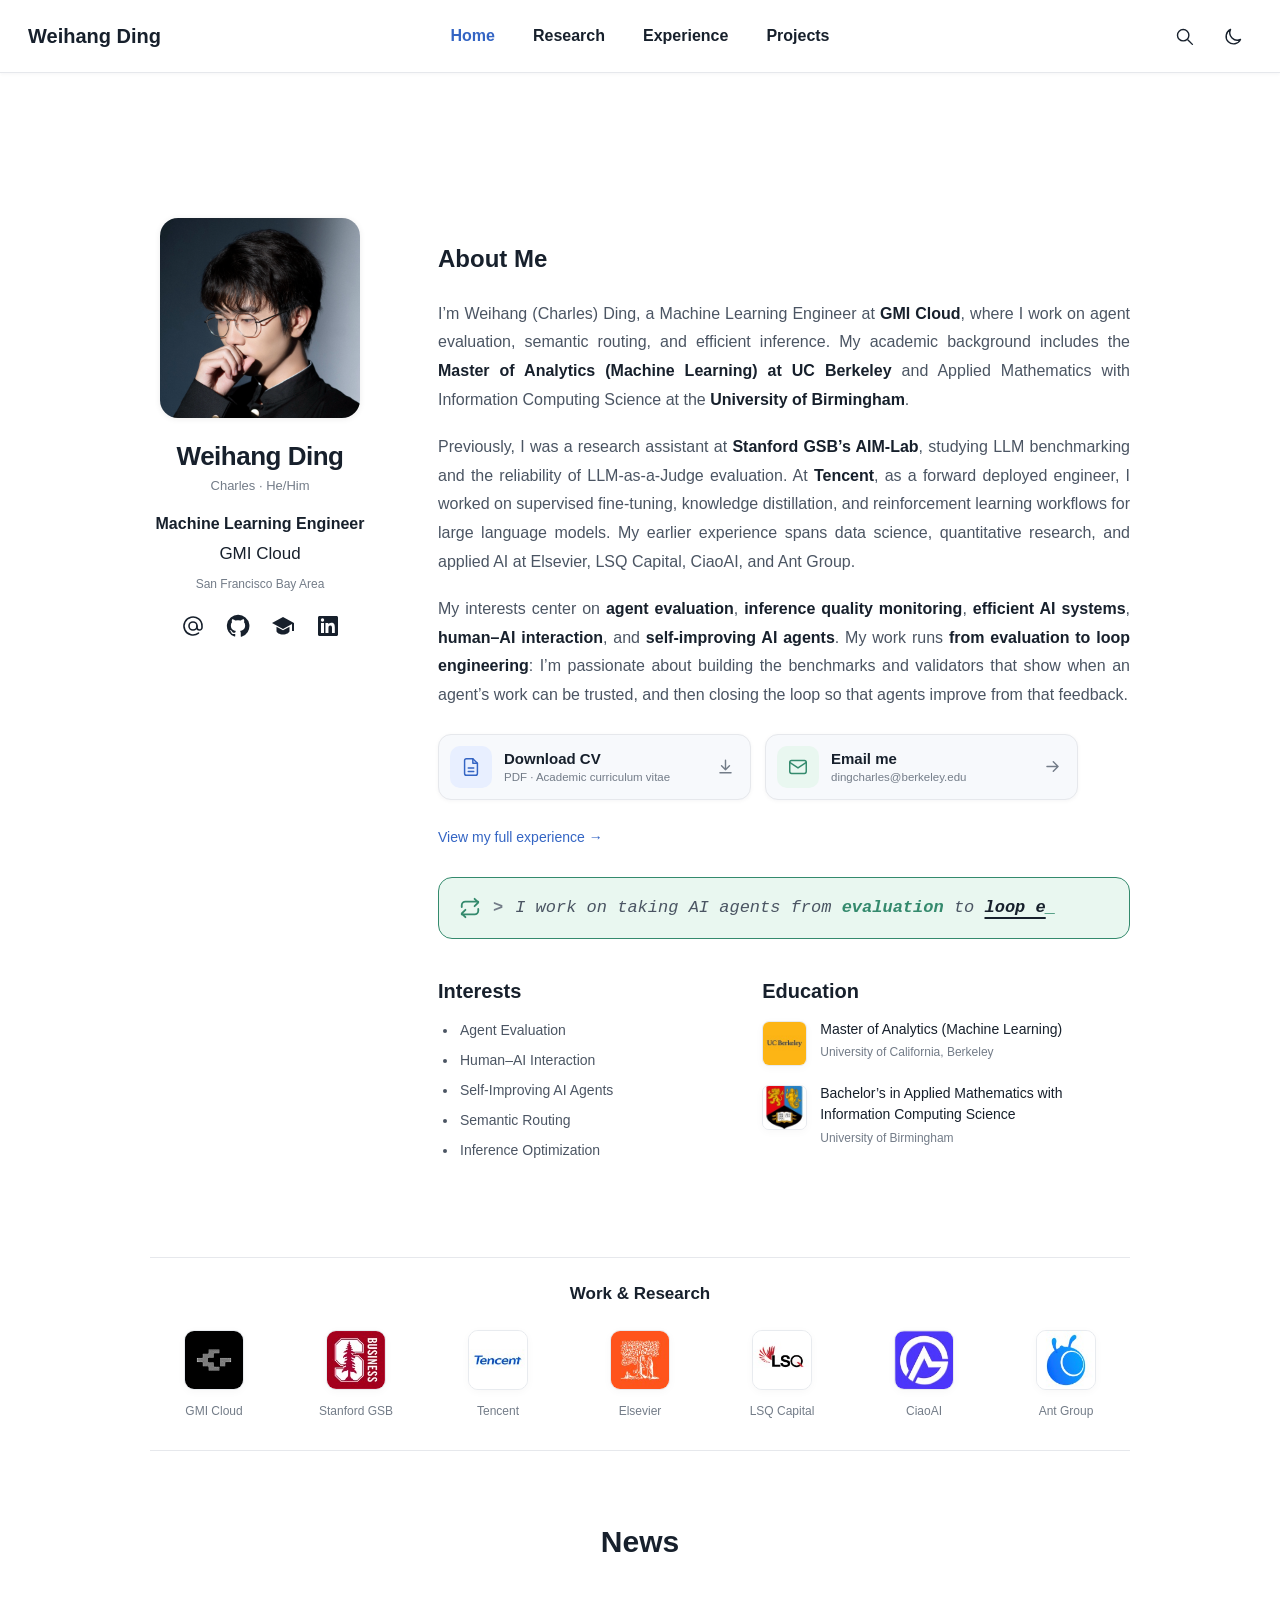
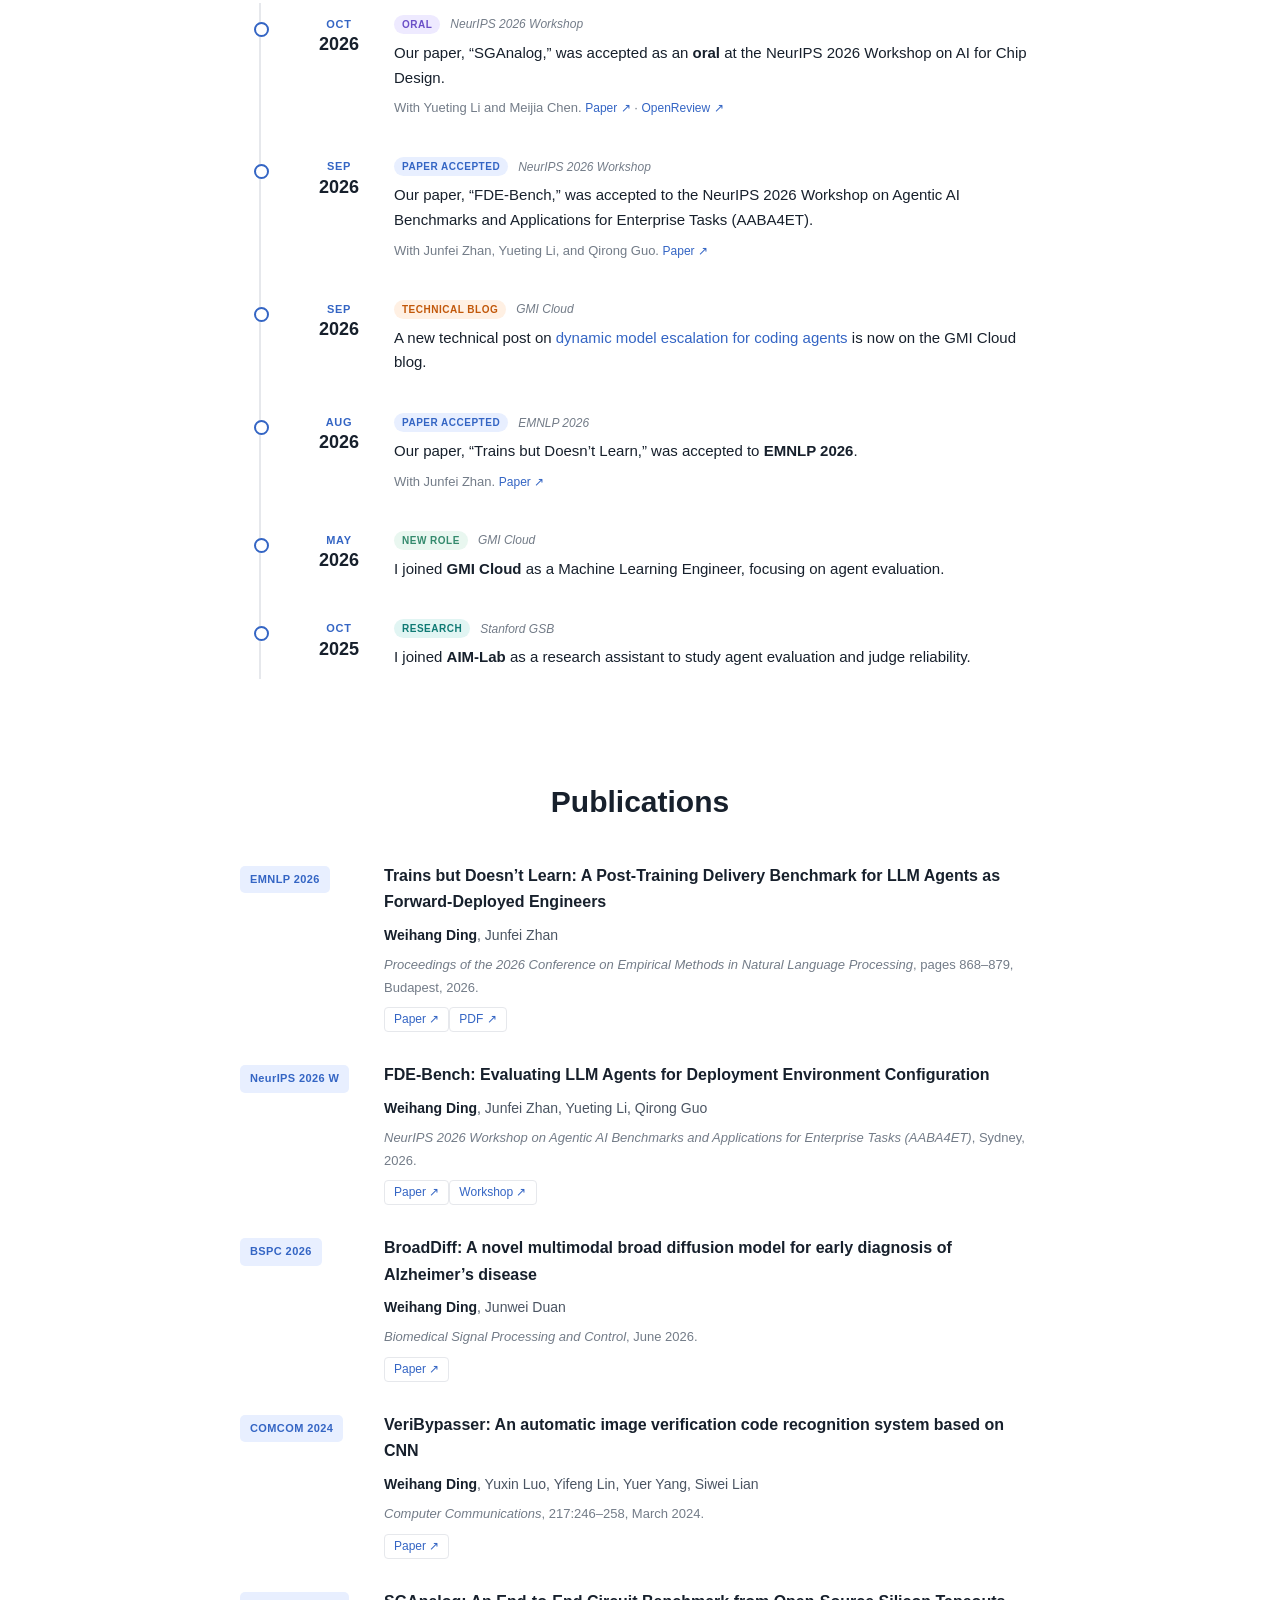
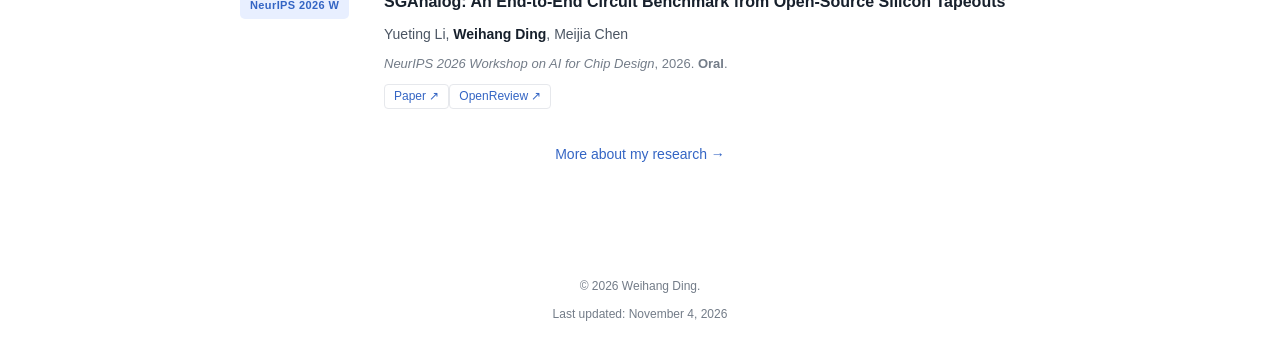
==== commit a06c6e3b: "Home: tagline colours, evaluation green and loop engineering in ink Co-Authored-By: Claude Fable 5.2" ====
--- a/index.html
+++ b/index.html
@@ -1 +1 @@
-<!doctype html><html lang="en" id="top"><head><meta charset="utf-8"><meta name="viewport" content="width=device-width, initial-scale=1"><title>Home | Weihang Ding</title><meta name="description" content="Weihang (Charles) Ding — Machine Learning Engineer at GMI Cloud. Agent evaluation, human–AI interaction, self-improving agents, semantic routing, and post-training."><meta name="theme-color" content="#ffffff"><meta name="site-version" content="academic-en-10-nowriting"><link rel="canonical" href="https://charlesdingd.github.io/"><link rel="icon" href="favicon.svg?v=2" type="image/svg+xml"><meta property="og:type" content="website"><meta property="og:title" content="Home | Weihang Ding"><meta property="og:description" content="Weihang (Charles) Ding — Machine Learning Engineer at GMI Cloud. Agent evaluation, human–AI interaction, self-improving agents, semantic routing, and post-training."><meta property="og:url" content="https://charlesdingd.github.io/"><meta property="og:image" content="https://charlesdingd.github.io/avatar.png"><meta name="twitter:card" content="summary"><script src="theme.js?v=academic-en-10-nowriting"></script><link rel="stylesheet" href="style.css?v=academic-en-15-avatar"></head><body><a class="skip" href="#main">Skip to content</a><header class="site-header"><div class="header-inner"><a class="site-name" href="index.html">Weihang Ding</a><nav id="primary-nav" aria-label="Main navigation"><a href="index.html" aria-current="page">Home</a><a href="research.html">Research</a><a href="experience.html">Experience</a><a href="projects.html">Projects</a></nav><div class="header-tools"><button class="search-toggle" type="button" aria-label="Search this website"><svg class="icon " viewBox="0 0 24 24" aria-hidden="true" fill="none" stroke="currentColor" stroke-width="1.6" stroke-linecap="round" stroke-linejoin="round"><circle cx="10.5" cy="10.5" r="6.5"/><path d="m16 16 5 5"/></svg></button><button class="theme-toggle" type="button" aria-label="Switch to dark mode" aria-pressed="false"><svg class="icon moon" viewBox="0 0 24 24" aria-hidden="true" fill="none" stroke="currentColor" stroke-width="1.6" stroke-linecap="round" stroke-linejoin="round"><path d="M20 15.4A8.6 8.6 0 0 1 8.6 4 8.6 8.6 0 1 0 20 15.4Z"/></svg><svg class="icon sun" viewBox="0 0 24 24" aria-hidden="true" fill="none" stroke="currentColor" stroke-width="1.6" stroke-linecap="round" stroke-linejoin="round"><circle cx="12" cy="12" r="4"/><path d="M12 2v2m0 16v2M2 12h2m16 0h2M5 5l1.5 1.5m11 11L19 19M5 19l1.5-1.5m11-11L19 5"/></svg></button><button class="menu-toggle" type="button" aria-label="Open navigation" aria-controls="primary-nav" aria-expanded="false"><svg class="icon " viewBox="0 0 24 24" aria-hidden="true" fill="none" stroke="currentColor" stroke-width="1.6" stroke-linecap="round" stroke-linejoin="round"><path d="M4 6h16M4 12h16M4 18h16"/></svg></button></div></div></header><main id="main"><section class="biography" id="about"><aside class="profile"><img src="avatar.png?v=2" alt="Portrait of Weihang Ding" width="200" height="200" class="avatar" fetchpriority="high"><h1>Weihang Ding</h1><p class="profile-alias">Charles · He/Him</p><h2>Machine Learning Engineer</h2><p class="affiliation">GMI Cloud</p><p class="location">San Francisco Bay Area</p><div class="social-icons"><a title="Email me" href="mailto:dingcharles@berkeley.edu"><svg class="icon " viewBox="0 0 24 24" aria-hidden="true" fill="none" stroke="currentColor" stroke-width="1.6" stroke-linecap="round" stroke-linejoin="round"><circle cx="12" cy="12" r="4"/><path d="M16 12v1.5a2.5 2.5 0 0 0 5 0V12a9 9 0 1 0-3.5 7.1"/></svg><span class="visually-hidden">Email</span></a><a title="GitHub" href="https://github.com/Charlesdingd" class="" target="_blank" rel="noopener noreferrer"><svg class="icon " viewBox="0 0 24 24" aria-hidden="true" fill="currentColor" stroke="none" stroke-width="1.6" stroke-linecap="round" stroke-linejoin="round"><path d="M12 .8A11.2 11.2 0 0 0 8.46 22.6c.56.1.77-.24.77-.54v-2.1c-3.13.68-3.79-1.33-3.79-1.33-.51-1.3-1.25-1.64-1.25-1.64-1.02-.7.08-.69.08-.69 1.13.08 1.72 1.16 1.72 1.16 1 1.7 2.63 1.21 3.28.96.1-.73.4-1.22.71-1.5-2.5-.28-5.12-1.25-5.12-5.57 0-1.23.44-2.23 1.15-3.02-.12-.28-.5-1.43.11-2.97 0 0 .94-.3 3.08 1.15a10.7 10.7 0 0 1 5.6 0c2.14-1.45 3.08-1.15 3.08-1.15.61 1.54.23 2.69.12 2.97.71.79 1.14 1.79 1.14 3.02 0 4.33-2.62 5.29-5.13 5.57.41.35.76 1.02.76 2.07v3.17c0 .3.2.65.77.54A11.2 11.2 0 0 0 12 .8Z"/></svg><span class="visually-hidden">GitHub</span></a><a title="Google Scholar" href="https://scholar.google.com/citations?user=0V8CMP4AAAAJ" class="" target="_blank" rel="noopener noreferrer"><svg class="icon " viewBox="0 0 24 24" aria-hidden="true" fill="currentColor" stroke="none" stroke-width="1.6" stroke-linecap="round" stroke-linejoin="round"><path d="M12 3 1 9l11 6 9-4.9V17h2V9L12 3zm-6.5 9.7V17c0 1.7 2.9 3.5 6.5 3.5s6.5-1.8 6.5-3.5v-4.3L12 16.3l-6.5-3.6z"/></svg><span class="visually-hidden">Google Scholar</span></a><a title="LinkedIn" href="https://www.linkedin.com/in/weihang-ding-2921a52a9/" class="" target="_blank" rel="noopener noreferrer"><svg class="icon " viewBox="0 0 24 24" aria-hidden="true" fill="currentColor" stroke="none" stroke-width="1.6" stroke-linecap="round" stroke-linejoin="round"><path d="M20.5 2h-17C2.67 2 2 2.67 2 3.5v17c0 .83.67 1.5 1.5 1.5h17c.83 0 1.5-.67 1.5-1.5v-17c0-.83-.67-1.5-1.5-1.5ZM8 19H5V9h3v10ZM6.5 7.7a1.7 1.7 0 1 1 0-3.4 1.7 1.7 0 0 1 0 3.4ZM19 19h-3v-4.9c0-1.17-.02-2.68-1.64-2.68-1.64 0-1.9 1.28-1.9 2.59V19h-3V9h2.88v1.37h.04c.4-.76 1.38-1.57 2.84-1.57 3.04 0 3.6 2 3.6 4.61V19Z"/></svg><span class="visually-hidden">LinkedIn</span></a></div></aside><div class="about-content"><h2>About Me</h2><div class="bio"><p>I’m Weihang (Charles) Ding, a Machine Learning Engineer at <strong>GMI Cloud</strong>, where I work on agent evaluation, semantic routing, and efficient inference. My academic background includes the <strong>Master of Analytics (Machine Learning) at UC Berkeley</strong> and Applied Mathematics with Information Computing Science at the <strong>University of Birmingham</strong>.</p><p>Previously, I was a research assistant at <strong>Stanford GSB’s AIM-Lab</strong>, studying LLM benchmarking and the reliability of LLM-as-a-Judge evaluation. At <strong>Tencent</strong>, as a forward deployed engineer, I worked on supervised fine-tuning, knowledge distillation, and reinforcement learning workflows for large language models. My earlier experience spans data science, quantitative research, and applied AI at Elsevier, LSQ Capital, CiaoAI, and Ant Group.</p><p>My interests center on <strong>agent evaluation</strong>, <strong>inference quality monitoring</strong>, <strong>efficient AI systems</strong>, <strong>human–AI interaction</strong>, and <strong>self-improving AI agents</strong>. My work runs <strong>from evaluation to loop engineering</strong>: I’m passionate about building the benchmarks and validators that show when an agent’s work can be trusted, and then closing the loop so that agents improve from that feedback.</p></div><div class="about-actions"><a class="action-card cv-download" href="CV_Weihang_Ding.pdf" target="_blank" rel="noopener noreferrer" aria-label="Download my CV as a PDF"><span class="action-icon cv-icon" aria-hidden="true"><svg class="icon " viewBox="0 0 24 24" aria-hidden="true" fill="none" stroke="currentColor" stroke-width="1.6" stroke-linecap="round" stroke-linejoin="round"><path d="M14 3H7a2 2 0 0 0-2 2v14a2 2 0 0 0 2 2h10a2 2 0 0 0 2-2V8z"/><path d="M14 3v5h5M9 13h6M9 17h6"/></svg></span><span class="action-copy"><strong>Download CV</strong><small>PDF · Academic curriculum vitae</small></span><svg class="icon action-arrow" viewBox="0 0 24 24" aria-hidden="true" fill="none" stroke="currentColor" stroke-width="1.8" stroke-linecap="round" stroke-linejoin="round"><path d="M12 4v12m0 0 5-5m-5 5-5-5M5 20h14"/></svg></a><a class="action-card contact-card" href="mailto:dingcharles@berkeley.edu" aria-label="Email me"><span class="action-icon mail-icon" aria-hidden="true"><svg class="icon " viewBox="0 0 24 24" aria-hidden="true" fill="none" stroke="currentColor" stroke-width="1.6" stroke-linecap="round" stroke-linejoin="round"><rect x="3" y="5" width="18" height="14" rx="2"/><path d="m3 7 9 6 9-6"/></svg></span><span class="action-copy"><strong>Email me</strong><small>dingcharles@berkeley.edu</small></span><svg class="icon action-arrow" viewBox="0 0 24 24" aria-hidden="true" fill="none" stroke="currentColor" stroke-width="1.8" stroke-linecap="round" stroke-linejoin="round"><path d="M5 12h14m0 0-6-6m6 6-6 6"/></svg></a></div><p class="bio-contact"><a href="experience.html">View my full experience →</a></p><p class="tagline" aria-label="I work on taking AI agents from evaluation to loop engineering."><svg class="tagline-icon" viewBox="0 0 24 24" fill="none" stroke="currentColor" stroke-width="2" stroke-linecap="round" stroke-linejoin="round" aria-hidden="true"><path d="M17 2l4 4-4 4"/><path d="M3 11V9a4 4 0 0 1 4-4h14"/><path d="M7 22l-4-4 4-4"/><path d="M21 13v2a4 4 0 0 1-4 4H3"/></svg><span class="tagline-prompt" aria-hidden="true">&gt;</span><span class="tagline-line" aria-hidden="true"><span id="tagline-text"><span>I work on taking AI agents from </span><span class="tagline-eval">evaluation</span><span> to </span><span class="tagline-loop">loop engineering</span><span>.</span></span><span class="tagline-cursor">_</span></span></p><script>(function(){var el=document.getElementById("tagline-text");if(!el||matchMedia("(prefers-reduced-motion: reduce)").matches)return;var parts=[].slice.call(el.children),texts=parts.map(function(p){return p.textContent}),total=texts.join("").length,n=0;parts.forEach(function(p){p.textContent=""});(function tick(){n++;var left=n;parts.forEach(function(p,k){var t=texts[k];p.textContent=t.slice(0,Math.max(0,Math.min(left,t.length)));left-=t.length});if(n<total)setTimeout(tick,38)})()})()</script><div class="background-grid"><div><h3>Interests</h3><ul class="interest-list"><li>Agent Evaluation</li><li>Human–AI Interaction</li><li>Self-Improving AI Agents</li><li>Semantic Routing</li><li>Inference Optimization</li></ul></div><div><h3>Education</h3><ul class="education-mini"><li><a class="organization-logo logo-berkeley education-logo" href="https://www.linkedin.com/school/2517/" target="_blank" rel="noopener noreferrer" aria-label="University of California, Berkeley"><img src="logo-berkeley.jpg" alt="University of California, Berkeley logo" width="100" height="100" loading="lazy" decoding="async"></a><div><span>Master of Analytics (Machine Learning)</span><small>University of California, Berkeley</small></div></li><li><a class="organization-logo logo-birmingham education-logo" href="https://www.linkedin.com/school/166627/" target="_blank" rel="noopener noreferrer" aria-label="University of Birmingham"><img src="logo-birmingham.jpg" alt="University of Birmingham logo" width="100" height="100" loading="lazy" decoding="async"></a><div><span>Bachelor’s in Applied Mathematics with Information Computing Science</span><small>University of Birmingham</small></div></li></ul></div></div></div></section><section class="affiliations" aria-labelledby="affiliations-title"><h2 id="affiliations-title">Work &amp; Research</h2><div class="affiliation-grid"><div class="affiliation-item"><a class="organization-logo logo-gmi " href="https://www.linkedin.com/company/gmi-cloud-ai/" target="_blank" rel="noopener noreferrer" aria-label="GMI Cloud"><img src="logo-gmi.jpg" alt="GMI Cloud logo" width="100" height="100" loading="lazy" decoding="async"></a><span>GMI Cloud</span></div><div class="affiliation-item"><a class="organization-logo logo-stanford " href="https://www.linkedin.com/school/1791/" target="_blank" rel="noopener noreferrer" aria-label="Stanford University Graduate School of Business"><img src="logo-stanford.jpg" alt="Stanford University Graduate School of Business logo" width="100" height="100" loading="lazy" decoding="async"></a><span>Stanford GSB</span></div><div class="affiliation-item"><a class="organization-logo logo-tencent " href="https://www.linkedin.com/company/166328/" target="_blank" rel="noopener noreferrer" aria-label="Tencent"><img src="logo-tencent.jpg" alt="Tencent logo" width="100" height="100" loading="lazy" decoding="async"></a><span>Tencent</span></div><div class="affiliation-item"><a class="organization-logo logo-elsevier " href="https://www.linkedin.com/company/3027/" target="_blank" rel="noopener noreferrer" aria-label="Elsevier"><img src="logo-elsevier.jpg" alt="Elsevier logo" width="100" height="100" loading="lazy" decoding="async"></a><span>Elsevier</span></div><div class="affiliation-item"><a class="organization-logo logo-lsq " href="https://www.linkedin.com/company/13349704/" target="_blank" rel="noopener noreferrer" aria-label="LSQ CAPITAL LIMITED"><img src="logo-lsq.jpg" alt="LSQ CAPITAL LIMITED logo" width="100" height="100" loading="lazy" decoding="async"></a><span>LSQ Capital</span></div><div class="affiliation-item"><a class="organization-logo logo-ciaoai " href="https://www.linkedin.com/company/104417520/" target="_blank" rel="noopener noreferrer" aria-label="CiaoAI"><img src="logo-ciaoai.jpg" alt="CiaoAI logo" width="100" height="100" loading="lazy" decoding="async"></a><span>CiaoAI</span></div><div class="affiliation-item"><a class="organization-logo logo-ant " href="https://www.linkedin.com/company/15245628/" target="_blank" rel="noopener noreferrer" aria-label="Ant Group"><img src="logo-ant.jpg" alt="Ant Group logo" width="100" height="100" loading="lazy" decoding="async"></a><span>Ant Group</span></div></div></section><section class="home-section news-section" id="news"><h2>News</h2><ol class="news-list"><li><time datetime="2026-10"><span>OCT</span><strong>2026</strong></time><div><p class="news-label"><span class="news-badge purple">ORAL</span><em>NeurIPS 2026 Workshop</em></p><p>Our paper, “SGAnalog,” was accepted as an <strong>oral</strong> at the NeurIPS 2026 Workshop on AI for Chip Design.</p><p class="news-detail">With Yueting Li and Meijia Chen. <a href="https://arxiv.org/abs/2610.03934" class="" target="_blank" rel="noopener noreferrer">Paper ↗</a> · <a href="https://openreview.net/forum?id=6othT7G4lC" class="" target="_blank" rel="noopener noreferrer">OpenReview ↗</a></p></div></li><li><time datetime="2026-09"><span>SEP</span><strong>2026</strong></time><div><p class="news-label"><span class="news-badge">PAPER ACCEPTED</span><em>NeurIPS 2026 Workshop</em></p><p>Our paper, “FDE-Bench,” was accepted to the NeurIPS 2026 Workshop on Agentic AI Benchmarks and Applications for Enterprise Tasks (AABA4ET).</p><p class="news-detail">With Junfei Zhan, Yueting Li, and Qirong Guo. <a href="https://arxiv.org/abs/2609.27571" class="" target="_blank" rel="noopener noreferrer">Paper ↗</a></p></div></li><li><time datetime="2026-09"><span>SEP</span><strong>2026</strong></time><div><p class="news-label"><span class="news-badge orange">TECHNICAL BLOG</span><em>GMI Cloud</em></p><p>A new technical post on <a href="https://www.gmicloud.ai/en/blog/dynamic-model-escalation-for-coding-agents-a-gmi-router-experiment-across-two-harnesses" class="" target="_blank" rel="noopener noreferrer">dynamic model escalation for coding agents</a> is now on the GMI Cloud blog.</p></div></li><li><time datetime="2026-08"><span>AUG</span><strong>2026</strong></time><div><p class="news-label"><span class="news-badge">PAPER ACCEPTED</span><em>EMNLP 2026</em></p><p>Our paper, “Trains but Doesn’t Learn,” was accepted to <strong>EMNLP 2026</strong>.</p><p class="news-detail">With Junfei Zhan. <a href="https://aclanthology.org/2026.emnlp-industry.52/" class="" target="_blank" rel="noopener noreferrer">Paper ↗</a></p></div></li><li><time datetime="2026-05"><span>MAY</span><strong>2026</strong></time><div><p class="news-label"><span class="news-badge green">NEW ROLE</span><em>GMI Cloud</em></p><p>I joined <strong>GMI Cloud</strong> as a Machine Learning Engineer, focusing on agent evaluation.</p></div></li><li><time datetime="2025-10"><span>OCT</span><strong>2025</strong></time><div><p class="news-label"><span class="news-badge teal">RESEARCH</span><em>Stanford GSB</em></p><p>I joined <strong>AIM-Lab</strong> as a research assistant to study agent evaluation and judge reliability.</p></div></li></ol></section><section class="home-section" id="publications"><h2>Publications</h2><div class="publication-list"><article class="publication" id="paper-emnlp"><span class="venue-badge">EMNLP 2026</span><div><h3>Trains but Doesn’t Learn: A Post-Training Delivery Benchmark for LLM Agents as Forward-Deployed Engineers</h3><p class="authors"><strong>Weihang Ding</strong>, <a href="https://junfei-z.github.io/" class="" target="_blank" rel="noopener noreferrer">Junfei Zhan</a></p><p class="publication-venue"><em>Proceedings of the 2026 Conference on Empirical Methods in Natural Language Processing</em>, pages 868–879, Budapest, 2026.</p><div class="paper-links"><a href="https://aclanthology.org/2026.emnlp-industry.52/" class="" target="_blank" rel="noopener noreferrer">Paper ↗</a><a href="https://aclanthology.org/2026.emnlp-industry.52.pdf" class="" target="_blank" rel="noopener noreferrer">PDF ↗</a></div></div></article><article class="publication" id="paper-fde-bench"><span class="venue-badge">NeurIPS 2026 W</span><div><h3>FDE-Bench: Evaluating LLM Agents for Deployment Environment Configuration</h3><p class="authors"><strong>Weihang Ding</strong>, <a href="https://junfei-z.github.io/" class="" target="_blank" rel="noopener noreferrer">Junfei Zhan</a>, Yueting Li, Qirong Guo</p><p class="publication-venue"><em>NeurIPS 2026 Workshop on Agentic AI Benchmarks and Applications for Enterprise Tasks (AABA4ET)</em>, Sydney, 2026.</p><div class="paper-links"><a href="https://arxiv.org/abs/2609.27571" class="" target="_blank" rel="noopener noreferrer">Paper ↗</a><a href="https://marscod.github.io/AABA4ET.NeurIPS.2026/accepted-papers.html" class="" target="_blank" rel="noopener noreferrer">Workshop ↗</a></div></div></article><article class="publication" id="paper-broaddiff"><span class="venue-badge">BSPC 2026</span><div><h3>BroadDiff: A novel multimodal broad diffusion model for early diagnosis of Alzheimer’s disease</h3><p class="authors"><strong>Weihang Ding</strong>, Junwei Duan</p><p class="publication-venue"><em>Biomedical Signal Processing and Control</em>, June 2026.</p><div class="paper-links"><a href="https://www.sciencedirect.com/science/article/abs/pii/S1746809426013790" class="" target="_blank" rel="noopener noreferrer">Paper ↗</a></div></div></article><article class="publication" id="paper-veribypasser"><span class="venue-badge">COMCOM 2024</span><div><h3>VeriBypasser: An automatic image verification code recognition system based on CNN</h3><p class="authors"><strong>Weihang Ding</strong>, Yuxin Luo, Yifeng Lin, Yuer Yang, Siwei Lian</p><p class="publication-venue"><em>Computer Communications</em>, 217:246–258, March 2024.</p><div class="paper-links"><a href="https://doi.org/10.1016/j.comcom.2023.12.022" class="" target="_blank" rel="noopener noreferrer">Paper ↗</a></div></div></article><article class="publication" id="paper-sganalog"><span class="venue-badge">NeurIPS 2026 W</span><div><h3>SGAnalog: An End-to-End Circuit Benchmark from Open-Source Silicon Tapeouts</h3><p class="authors">Yueting Li, <strong>Weihang Ding</strong>, Meijia Chen</p><p class="publication-venue"><em>NeurIPS 2026 Workshop on AI for Chip Design</em>, 2026. <strong>Oral</strong>.</p><div class="paper-links"><a href="https://arxiv.org/abs/2610.03934" class="" target="_blank" rel="noopener noreferrer">Paper ↗</a><a href="https://openreview.net/forum?id=6othT7G4lC" class="" target="_blank" rel="noopener noreferrer">OpenReview ↗</a></div></div></article></div><p class="section-followup"><a href="research.html">More about my research →</a></p></section></main><footer class="site-footer"><p>© 2026 Weihang Ding.</p><p>Last updated: November 4, 2026</p></footer><dialog id="site-search" aria-labelledby="search-title"><div class="search-top"><h2 id="search-title">Search</h2><button class="search-close" type="button" aria-label="Close search"><svg class="icon " viewBox="0 0 24 24" aria-hidden="true" fill="none" stroke="currentColor" stroke-width="1.6" stroke-linecap="round" stroke-linejoin="round"><path d="m6 6 12 12M6 18 18 6"/></svg></button></div><label class="visually-hidden" for="search-input">Search this website</label><input id="search-input" type="search" autocomplete="off" placeholder="Search publications, experience, projects…"><div id="search-results" aria-live="polite"></div></dialog><script src="search-data.js?v=academic-en-10-nowriting"></script><script src="main.js?v=academic-en-10-nowriting"></script></body></html>+<!doctype html><html lang="en" id="top"><head><meta charset="utf-8"><meta name="viewport" content="width=device-width, initial-scale=1"><title>Home | Weihang Ding</title><meta name="description" content="Weihang (Charles) Ding — Machine Learning Engineer at GMI Cloud. Agent evaluation, human–AI interaction, self-improving agents, semantic routing, and post-training."><meta name="theme-color" content="#ffffff"><meta name="site-version" content="academic-en-10-nowriting"><link rel="canonical" href="https://charlesdingd.github.io/"><link rel="icon" href="favicon.svg?v=2" type="image/svg+xml"><meta property="og:type" content="website"><meta property="og:title" content="Home | Weihang Ding"><meta property="og:description" content="Weihang (Charles) Ding — Machine Learning Engineer at GMI Cloud. Agent evaluation, human–AI interaction, self-improving agents, semantic routing, and post-training."><meta property="og:url" content="https://charlesdingd.github.io/"><meta property="og:image" content="https://charlesdingd.github.io/avatar.png"><meta name="twitter:card" content="summary"><script src="theme.js?v=academic-en-10-nowriting"></script><link rel="stylesheet" href="style.css?v=academic-en-16-tagline"></head><body><a class="skip" href="#main">Skip to content</a><header class="site-header"><div class="header-inner"><a class="site-name" href="index.html">Weihang Ding</a><nav id="primary-nav" aria-label="Main navigation"><a href="index.html" aria-current="page">Home</a><a href="research.html">Research</a><a href="experience.html">Experience</a><a href="projects.html">Projects</a></nav><div class="header-tools"><button class="search-toggle" type="button" aria-label="Search this website"><svg class="icon " viewBox="0 0 24 24" aria-hidden="true" fill="none" stroke="currentColor" stroke-width="1.6" stroke-linecap="round" stroke-linejoin="round"><circle cx="10.5" cy="10.5" r="6.5"/><path d="m16 16 5 5"/></svg></button><button class="theme-toggle" type="button" aria-label="Switch to dark mode" aria-pressed="false"><svg class="icon moon" viewBox="0 0 24 24" aria-hidden="true" fill="none" stroke="currentColor" stroke-width="1.6" stroke-linecap="round" stroke-linejoin="round"><path d="M20 15.4A8.6 8.6 0 0 1 8.6 4 8.6 8.6 0 1 0 20 15.4Z"/></svg><svg class="icon sun" viewBox="0 0 24 24" aria-hidden="true" fill="none" stroke="currentColor" stroke-width="1.6" stroke-linecap="round" stroke-linejoin="round"><circle cx="12" cy="12" r="4"/><path d="M12 2v2m0 16v2M2 12h2m16 0h2M5 5l1.5 1.5m11 11L19 19M5 19l1.5-1.5m11-11L19 5"/></svg></button><button class="menu-toggle" type="button" aria-label="Open navigation" aria-controls="primary-nav" aria-expanded="false"><svg class="icon " viewBox="0 0 24 24" aria-hidden="true" fill="none" stroke="currentColor" stroke-width="1.6" stroke-linecap="round" stroke-linejoin="round"><path d="M4 6h16M4 12h16M4 18h16"/></svg></button></div></div></header><main id="main"><section class="biography" id="about"><aside class="profile"><img src="avatar.png?v=2" alt="Portrait of Weihang Ding" width="200" height="200" class="avatar" fetchpriority="high"><h1>Weihang Ding</h1><p class="profile-alias">Charles · He/Him</p><h2>Machine Learning Engineer</h2><p class="affiliation">GMI Cloud</p><p class="location">San Francisco Bay Area</p><div class="social-icons"><a title="Email me" href="mailto:dingcharles@berkeley.edu"><svg class="icon " viewBox="0 0 24 24" aria-hidden="true" fill="none" stroke="currentColor" stroke-width="1.6" stroke-linecap="round" stroke-linejoin="round"><circle cx="12" cy="12" r="4"/><path d="M16 12v1.5a2.5 2.5 0 0 0 5 0V12a9 9 0 1 0-3.5 7.1"/></svg><span class="visually-hidden">Email</span></a><a title="GitHub" href="https://github.com/Charlesdingd" class="" target="_blank" rel="noopener noreferrer"><svg class="icon " viewBox="0 0 24 24" aria-hidden="true" fill="currentColor" stroke="none" stroke-width="1.6" stroke-linecap="round" stroke-linejoin="round"><path d="M12 .8A11.2 11.2 0 0 0 8.46 22.6c.56.1.77-.24.77-.54v-2.1c-3.13.68-3.79-1.33-3.79-1.33-.51-1.3-1.25-1.64-1.25-1.64-1.02-.7.08-.69.08-.69 1.13.08 1.72 1.16 1.72 1.16 1 1.7 2.63 1.21 3.28.96.1-.73.4-1.22.71-1.5-2.5-.28-5.12-1.25-5.12-5.57 0-1.23.44-2.23 1.15-3.02-.12-.28-.5-1.43.11-2.97 0 0 .94-.3 3.08 1.15a10.7 10.7 0 0 1 5.6 0c2.14-1.45 3.08-1.15 3.08-1.15.61 1.54.23 2.69.12 2.97.71.79 1.14 1.79 1.14 3.02 0 4.33-2.62 5.29-5.13 5.57.41.35.76 1.02.76 2.07v3.17c0 .3.2.65.77.54A11.2 11.2 0 0 0 12 .8Z"/></svg><span class="visually-hidden">GitHub</span></a><a title="Google Scholar" href="https://scholar.google.com/citations?user=0V8CMP4AAAAJ" class="" target="_blank" rel="noopener noreferrer"><svg class="icon " viewBox="0 0 24 24" aria-hidden="true" fill="currentColor" stroke="none" stroke-width="1.6" stroke-linecap="round" stroke-linejoin="round"><path d="M12 3 1 9l11 6 9-4.9V17h2V9L12 3zm-6.5 9.7V17c0 1.7 2.9 3.5 6.5 3.5s6.5-1.8 6.5-3.5v-4.3L12 16.3l-6.5-3.6z"/></svg><span class="visually-hidden">Google Scholar</span></a><a title="LinkedIn" href="https://www.linkedin.com/in/weihang-ding-2921a52a9/" class="" target="_blank" rel="noopener noreferrer"><svg class="icon " viewBox="0 0 24 24" aria-hidden="true" fill="currentColor" stroke="none" stroke-width="1.6" stroke-linecap="round" stroke-linejoin="round"><path d="M20.5 2h-17C2.67 2 2 2.67 2 3.5v17c0 .83.67 1.5 1.5 1.5h17c.83 0 1.5-.67 1.5-1.5v-17c0-.83-.67-1.5-1.5-1.5ZM8 19H5V9h3v10ZM6.5 7.7a1.7 1.7 0 1 1 0-3.4 1.7 1.7 0 0 1 0 3.4ZM19 19h-3v-4.9c0-1.17-.02-2.68-1.64-2.68-1.64 0-1.9 1.28-1.9 2.59V19h-3V9h2.88v1.37h.04c.4-.76 1.38-1.57 2.84-1.57 3.04 0 3.6 2 3.6 4.61V19Z"/></svg><span class="visually-hidden">LinkedIn</span></a></div></aside><div class="about-content"><h2>About Me</h2><div class="bio"><p>I’m Weihang (Charles) Ding, a Machine Learning Engineer at <strong>GMI Cloud</strong>, where I work on agent evaluation, semantic routing, and efficient inference. My academic background includes the <strong>Master of Analytics (Machine Learning) at UC Berkeley</strong> and Applied Mathematics with Information Computing Science at the <strong>University of Birmingham</strong>.</p><p>Previously, I was a research assistant at <strong>Stanford GSB’s AIM-Lab</strong>, studying LLM benchmarking and the reliability of LLM-as-a-Judge evaluation. At <strong>Tencent</strong>, as a forward deployed engineer, I worked on supervised fine-tuning, knowledge distillation, and reinforcement learning workflows for large language models. My earlier experience spans data science, quantitative research, and applied AI at Elsevier, LSQ Capital, CiaoAI, and Ant Group.</p><p>My interests center on <strong>agent evaluation</strong>, <strong>inference quality monitoring</strong>, <strong>efficient AI systems</strong>, <strong>human–AI interaction</strong>, and <strong>self-improving AI agents</strong>. My work runs <strong>from evaluation to loop engineering</strong>: I’m passionate about building the benchmarks and validators that show when an agent’s work can be trusted, and then closing the loop so that agents improve from that feedback.</p></div><div class="about-actions"><a class="action-card cv-download" href="CV_Weihang_Ding.pdf" target="_blank" rel="noopener noreferrer" aria-label="Download my CV as a PDF"><span class="action-icon cv-icon" aria-hidden="true"><svg class="icon " viewBox="0 0 24 24" aria-hidden="true" fill="none" stroke="currentColor" stroke-width="1.6" stroke-linecap="round" stroke-linejoin="round"><path d="M14 3H7a2 2 0 0 0-2 2v14a2 2 0 0 0 2 2h10a2 2 0 0 0 2-2V8z"/><path d="M14 3v5h5M9 13h6M9 17h6"/></svg></span><span class="action-copy"><strong>Download CV</strong><small>PDF · Academic curriculum vitae</small></span><svg class="icon action-arrow" viewBox="0 0 24 24" aria-hidden="true" fill="none" stroke="currentColor" stroke-width="1.8" stroke-linecap="round" stroke-linejoin="round"><path d="M12 4v12m0 0 5-5m-5 5-5-5M5 20h14"/></svg></a><a class="action-card contact-card" href="mailto:dingcharles@berkeley.edu" aria-label="Email me"><span class="action-icon mail-icon" aria-hidden="true"><svg class="icon " viewBox="0 0 24 24" aria-hidden="true" fill="none" stroke="currentColor" stroke-width="1.6" stroke-linecap="round" stroke-linejoin="round"><rect x="3" y="5" width="18" height="14" rx="2"/><path d="m3 7 9 6 9-6"/></svg></span><span class="action-copy"><strong>Email me</strong><small>dingcharles@berkeley.edu</small></span><svg class="icon action-arrow" viewBox="0 0 24 24" aria-hidden="true" fill="none" stroke="currentColor" stroke-width="1.8" stroke-linecap="round" stroke-linejoin="round"><path d="M5 12h14m0 0-6-6m6 6-6 6"/></svg></a></div><p class="bio-contact"><a href="experience.html">View my full experience →</a></p><p class="tagline" aria-label="I work on taking AI agents from evaluation to loop engineering."><svg class="tagline-icon" viewBox="0 0 24 24" fill="none" stroke="currentColor" stroke-width="2" stroke-linecap="round" stroke-linejoin="round" aria-hidden="true"><path d="M17 2l4 4-4 4"/><path d="M3 11V9a4 4 0 0 1 4-4h14"/><path d="M7 22l-4-4 4-4"/><path d="M21 13v2a4 4 0 0 1-4 4H3"/></svg><span class="tagline-prompt" aria-hidden="true">&gt;</span><span class="tagline-line" aria-hidden="true"><span id="tagline-text"><span>I work on taking AI agents from </span><span class="tagline-eval">evaluation</span><span> to </span><span class="tagline-loop">loop engineering</span><span>.</span></span><span class="tagline-cursor">_</span></span></p><script>(function(){var el=document.getElementById("tagline-text");if(!el||matchMedia("(prefers-reduced-motion: reduce)").matches)return;var parts=[].slice.call(el.children),texts=parts.map(function(p){return p.textContent}),total=texts.join("").length,n=0;parts.forEach(function(p){p.textContent=""});(function tick(){n++;var left=n;parts.forEach(function(p,k){var t=texts[k];p.textContent=t.slice(0,Math.max(0,Math.min(left,t.length)));left-=t.length});if(n<total)setTimeout(tick,38)})()})()</script><div class="background-grid"><div><h3>Interests</h3><ul class="interest-list"><li>Agent Evaluation</li><li>Human–AI Interaction</li><li>Self-Improving AI Agents</li><li>Semantic Routing</li><li>Inference Optimization</li></ul></div><div><h3>Education</h3><ul class="education-mini"><li><a class="organization-logo logo-berkeley education-logo" href="https://www.linkedin.com/school/2517/" target="_blank" rel="noopener noreferrer" aria-label="University of California, Berkeley"><img src="logo-berkeley.jpg" alt="University of California, Berkeley logo" width="100" height="100" loading="lazy" decoding="async"></a><div><span>Master of Analytics (Machine Learning)</span><small>University of California, Berkeley</small></div></li><li><a class="organization-logo logo-birmingham education-logo" href="https://www.linkedin.com/school/166627/" target="_blank" rel="noopener noreferrer" aria-label="University of Birmingham"><img src="logo-birmingham.jpg" alt="University of Birmingham logo" width="100" height="100" loading="lazy" decoding="async"></a><div><span>Bachelor’s in Applied Mathematics with Information Computing Science</span><small>University of Birmingham</small></div></li></ul></div></div></div></section><section class="affiliations" aria-labelledby="affiliations-title"><h2 id="affiliations-title">Work &amp; Research</h2><div class="affiliation-grid"><div class="affiliation-item"><a class="organization-logo logo-gmi " href="https://www.linkedin.com/company/gmi-cloud-ai/" target="_blank" rel="noopener noreferrer" aria-label="GMI Cloud"><img src="logo-gmi.jpg" alt="GMI Cloud logo" width="100" height="100" loading="lazy" decoding="async"></a><span>GMI Cloud</span></div><div class="affiliation-item"><a class="organization-logo logo-stanford " href="https://www.linkedin.com/school/1791/" target="_blank" rel="noopener noreferrer" aria-label="Stanford University Graduate School of Business"><img src="logo-stanford.jpg" alt="Stanford University Graduate School of Business logo" width="100" height="100" loading="lazy" decoding="async"></a><span>Stanford GSB</span></div><div class="affiliation-item"><a class="organization-logo logo-tencent " href="https://www.linkedin.com/company/166328/" target="_blank" rel="noopener noreferrer" aria-label="Tencent"><img src="logo-tencent.jpg" alt="Tencent logo" width="100" height="100" loading="lazy" decoding="async"></a><span>Tencent</span></div><div class="affiliation-item"><a class="organization-logo logo-elsevier " href="https://www.linkedin.com/company/3027/" target="_blank" rel="noopener noreferrer" aria-label="Elsevier"><img src="logo-elsevier.jpg" alt="Elsevier logo" width="100" height="100" loading="lazy" decoding="async"></a><span>Elsevier</span></div><div class="affiliation-item"><a class="organization-logo logo-lsq " href="https://www.linkedin.com/company/13349704/" target="_blank" rel="noopener noreferrer" aria-label="LSQ CAPITAL LIMITED"><img src="logo-lsq.jpg" alt="LSQ CAPITAL LIMITED logo" width="100" height="100" loading="lazy" decoding="async"></a><span>LSQ Capital</span></div><div class="affiliation-item"><a class="organization-logo logo-ciaoai " href="https://www.linkedin.com/company/104417520/" target="_blank" rel="noopener noreferrer" aria-label="CiaoAI"><img src="logo-ciaoai.jpg" alt="CiaoAI logo" width="100" height="100" loading="lazy" decoding="async"></a><span>CiaoAI</span></div><div class="affiliation-item"><a class="organization-logo logo-ant " href="https://www.linkedin.com/company/15245628/" target="_blank" rel="noopener noreferrer" aria-label="Ant Group"><img src="logo-ant.jpg" alt="Ant Group logo" width="100" height="100" loading="lazy" decoding="async"></a><span>Ant Group</span></div></div></section><section class="home-section news-section" id="news"><h2>News</h2><ol class="news-list"><li><time datetime="2026-10"><span>OCT</span><strong>2026</strong></time><div><p class="news-label"><span class="news-badge purple">ORAL</span><em>NeurIPS 2026 Workshop</em></p><p>Our paper, “SGAnalog,” was accepted as an <strong>oral</strong> at the NeurIPS 2026 Workshop on AI for Chip Design.</p><p class="news-detail">With Yueting Li and Meijia Chen. <a href="https://arxiv.org/abs/2610.03934" class="" target="_blank" rel="noopener noreferrer">Paper ↗</a> · <a href="https://openreview.net/forum?id=6othT7G4lC" class="" target="_blank" rel="noopener noreferrer">OpenReview ↗</a></p></div></li><li><time datetime="2026-09"><span>SEP</span><strong>2026</strong></time><div><p class="news-label"><span class="news-badge">PAPER ACCEPTED</span><em>NeurIPS 2026 Workshop</em></p><p>Our paper, “FDE-Bench,” was accepted to the NeurIPS 2026 Workshop on Agentic AI Benchmarks and Applications for Enterprise Tasks (AABA4ET).</p><p class="news-detail">With Junfei Zhan, Yueting Li, and Qirong Guo. <a href="https://arxiv.org/abs/2609.27571" class="" target="_blank" rel="noopener noreferrer">Paper ↗</a></p></div></li><li><time datetime="2026-09"><span>SEP</span><strong>2026</strong></time><div><p class="news-label"><span class="news-badge orange">TECHNICAL BLOG</span><em>GMI Cloud</em></p><p>A new technical post on <a href="https://www.gmicloud.ai/en/blog/dynamic-model-escalation-for-coding-agents-a-gmi-router-experiment-across-two-harnesses" class="" target="_blank" rel="noopener noreferrer">dynamic model escalation for coding agents</a> is now on the GMI Cloud blog.</p></div></li><li><time datetime="2026-08"><span>AUG</span><strong>2026</strong></time><div><p class="news-label"><span class="news-badge">PAPER ACCEPTED</span><em>EMNLP 2026</em></p><p>Our paper, “Trains but Doesn’t Learn,” was accepted to <strong>EMNLP 2026</strong>.</p><p class="news-detail">With Junfei Zhan. <a href="https://aclanthology.org/2026.emnlp-industry.52/" class="" target="_blank" rel="noopener noreferrer">Paper ↗</a></p></div></li><li><time datetime="2026-05"><span>MAY</span><strong>2026</strong></time><div><p class="news-label"><span class="news-badge green">NEW ROLE</span><em>GMI Cloud</em></p><p>I joined <strong>GMI Cloud</strong> as a Machine Learning Engineer, focusing on agent evaluation.</p></div></li><li><time datetime="2025-10"><span>OCT</span><strong>2025</strong></time><div><p class="news-label"><span class="news-badge teal">RESEARCH</span><em>Stanford GSB</em></p><p>I joined <strong>AIM-Lab</strong> as a research assistant to study agent evaluation and judge reliability.</p></div></li></ol></section><section class="home-section" id="publications"><h2>Publications</h2><div class="publication-list"><article class="publication" id="paper-emnlp"><span class="venue-badge">EMNLP 2026</span><div><h3>Trains but Doesn’t Learn: A Post-Training Delivery Benchmark for LLM Agents as Forward-Deployed Engineers</h3><p class="authors"><strong>Weihang Ding</strong>, <a href="https://junfei-z.github.io/" class="" target="_blank" rel="noopener noreferrer">Junfei Zhan</a></p><p class="publication-venue"><em>Proceedings of the 2026 Conference on Empirical Methods in Natural Language Processing</em>, pages 868–879, Budapest, 2026.</p><div class="paper-links"><a href="https://aclanthology.org/2026.emnlp-industry.52/" class="" target="_blank" rel="noopener noreferrer">Paper ↗</a><a href="https://aclanthology.org/2026.emnlp-industry.52.pdf" class="" target="_blank" rel="noopener noreferrer">PDF ↗</a></div></div></article><article class="publication" id="paper-fde-bench"><span class="venue-badge">NeurIPS 2026 W</span><div><h3>FDE-Bench: Evaluating LLM Agents for Deployment Environment Configuration</h3><p class="authors"><strong>Weihang Ding</strong>, <a href="https://junfei-z.github.io/" class="" target="_blank" rel="noopener noreferrer">Junfei Zhan</a>, Yueting Li, Qirong Guo</p><p class="publication-venue"><em>NeurIPS 2026 Workshop on Agentic AI Benchmarks and Applications for Enterprise Tasks (AABA4ET)</em>, Sydney, 2026.</p><div class="paper-links"><a href="https://arxiv.org/abs/2609.27571" class="" target="_blank" rel="noopener noreferrer">Paper ↗</a><a href="https://marscod.github.io/AABA4ET.NeurIPS.2026/accepted-papers.html" class="" target="_blank" rel="noopener noreferrer">Workshop ↗</a></div></div></article><article class="publication" id="paper-broaddiff"><span class="venue-badge">BSPC 2026</span><div><h3>BroadDiff: A novel multimodal broad diffusion model for early diagnosis of Alzheimer’s disease</h3><p class="authors"><strong>Weihang Ding</strong>, Junwei Duan</p><p class="publication-venue"><em>Biomedical Signal Processing and Control</em>, June 2026.</p><div class="paper-links"><a href="https://www.sciencedirect.com/science/article/abs/pii/S1746809426013790" class="" target="_blank" rel="noopener noreferrer">Paper ↗</a></div></div></article><article class="publication" id="paper-veribypasser"><span class="venue-badge">COMCOM 2024</span><div><h3>VeriBypasser: An automatic image verification code recognition system based on CNN</h3><p class="authors"><strong>Weihang Ding</strong>, Yuxin Luo, Yifeng Lin, Yuer Yang, Siwei Lian</p><p class="publication-venue"><em>Computer Communications</em>, 217:246–258, March 2024.</p><div class="paper-links"><a href="https://doi.org/10.1016/j.comcom.2023.12.022" class="" target="_blank" rel="noopener noreferrer">Paper ↗</a></div></div></article><article class="publication" id="paper-sganalog"><span class="venue-badge">NeurIPS 2026 W</span><div><h3>SGAnalog: An End-to-End Circuit Benchmark from Open-Source Silicon Tapeouts</h3><p class="authors">Yueting Li, <strong>Weihang Ding</strong>, Meijia Chen</p><p class="publication-venue"><em>NeurIPS 2026 Workshop on AI for Chip Design</em>, 2026. <strong>Oral</strong>.</p><div class="paper-links"><a href="https://arxiv.org/abs/2610.03934" class="" target="_blank" rel="noopener noreferrer">Paper ↗</a><a href="https://openreview.net/forum?id=6othT7G4lC" class="" target="_blank" rel="noopener noreferrer">OpenReview ↗</a></div></div></article></div><p class="section-followup"><a href="research.html">More about my research →</a></p></section></main><footer class="site-footer"><p>© 2026 Weihang Ding.</p><p>Last updated: November 4, 2026</p></footer><dialog id="site-search" aria-labelledby="search-title"><div class="search-top"><h2 id="search-title">Search</h2><button class="search-close" type="button" aria-label="Close search"><svg class="icon " viewBox="0 0 24 24" aria-hidden="true" fill="none" stroke="currentColor" stroke-width="1.6" stroke-linecap="round" stroke-linejoin="round"><path d="m6 6 12 12M6 18 18 6"/></svg></button></div><label class="visually-hidden" for="search-input">Search this website</label><input id="search-input" type="search" autocomplete="off" placeholder="Search publications, experience, projects…"><div id="search-results" aria-live="polite"></div></dialog><script src="search-data.js?v=academic-en-10-nowriting"></script><script src="main.js?v=academic-en-10-nowriting"></script></body></html>
--- a/style.css
+++ b/style.css
@@ -39,4 +39,4 @@
 
 .about-actions{display:grid;grid-template-columns:repeat(2,minmax(0,1fr));gap:14px;max-width:640px;margin-top:24px}.action-card{display:grid;grid-template-columns:42px minmax(0,1fr) 20px;align-items:center;gap:12px;min-width:0;padding:11px 14px 11px 11px;border:1.5px solid var(--border);border-radius:13px;background:var(--surface);color:var(--ink);text-decoration:none;box-shadow:var(--shadow);transition:border-color .2s ease,transform .2s ease}.action-card:hover{transform:translateY(-1px);text-decoration:none}.action-card.cv-download:hover{border-color:var(--blue)}.action-card.contact-card:hover{border-color:var(--green)}.action-icon{display:grid;width:42px;height:42px;place-items:center;border-radius:10px}.action-icon.cv-icon{background:var(--blue-soft);color:var(--blue)}.action-icon.mail-icon{background:var(--green-soft);color:var(--green)}.action-icon .icon{width:22px;height:22px}.action-copy{display:flex;min-width:0;flex-direction:column;gap:1px;text-align:left}.action-copy strong{font-size:15px;font-weight:700;line-height:1.35;color:var(--ink)}.action-copy small{overflow:hidden;font-size:11.5px;line-height:1.35;color:var(--muted);text-overflow:ellipsis;white-space:nowrap}.action-arrow{width:19px;height:19px;color:var(--muted);transition:color .2s ease,transform .2s ease}.cv-download:hover .action-arrow{color:var(--blue);transform:translateY(2px)}.contact-card:hover .action-arrow{color:var(--green);transform:translateX(2px)}@media(max-width:560px){.about-actions{grid-template-columns:1fr}}@media print{.about-actions{display:none}}
 
-.tagline{display:flex;align-items:flex-start;gap:12px;margin:28px 0 8px;padding:16px 20px;border:1.5px solid var(--green);border-radius:14px;background:var(--green-soft);font:italic 600 17px/1.6 ui-monospace,SFMono-Regular,Menlo,Consolas,monospace;color:var(--ink)}.tagline-icon{flex:none;width:22px;height:22px;margin-top:3px;color:var(--green)}.tagline-prompt{flex:none;color:var(--muted)}.tagline-line{min-width:0}.tagline-eval{color:var(--blue)}.tagline-loop{color:var(--green);font-weight:800;text-decoration:underline;text-decoration-thickness:2px;text-underline-offset:5px}.tagline-cursor{color:var(--green);animation:tagline-blink 1s steps(1) infinite}@keyframes tagline-blink{50%{opacity:0}}@media (prefers-reduced-motion:reduce){.tagline-cursor{animation:none}}@media (max-width:600px){.tagline{font-size:15px;padding:14px 16px;gap:10px}}
+.tagline{display:flex;align-items:flex-start;gap:12px;margin:28px 0 8px;padding:16px 20px;border:1.5px solid var(--green);border-radius:14px;background:var(--green-soft);font:italic 600 17px/1.6 ui-monospace,SFMono-Regular,Menlo,Consolas,monospace;color:var(--ink)}.tagline-icon{flex:none;width:22px;height:22px;margin-top:3px;color:var(--green)}.tagline-prompt{flex:none;color:var(--muted)}.tagline-line{min-width:0}.tagline-line{color:var(--body);font-weight:500}.tagline-eval{color:var(--green);font-weight:700}.tagline-loop{color:var(--ink);font-weight:800;text-decoration:underline;text-decoration-thickness:2px;text-underline-offset:5px}.tagline-cursor{color:var(--green);animation:tagline-blink 1s steps(1) infinite}@keyframes tagline-blink{50%{opacity:0}}@media (prefers-reduced-motion:reduce){.tagline-cursor{animation:none}}@media (max-width:600px){.tagline{font-size:15px;padding:14px 16px;gap:10px}}
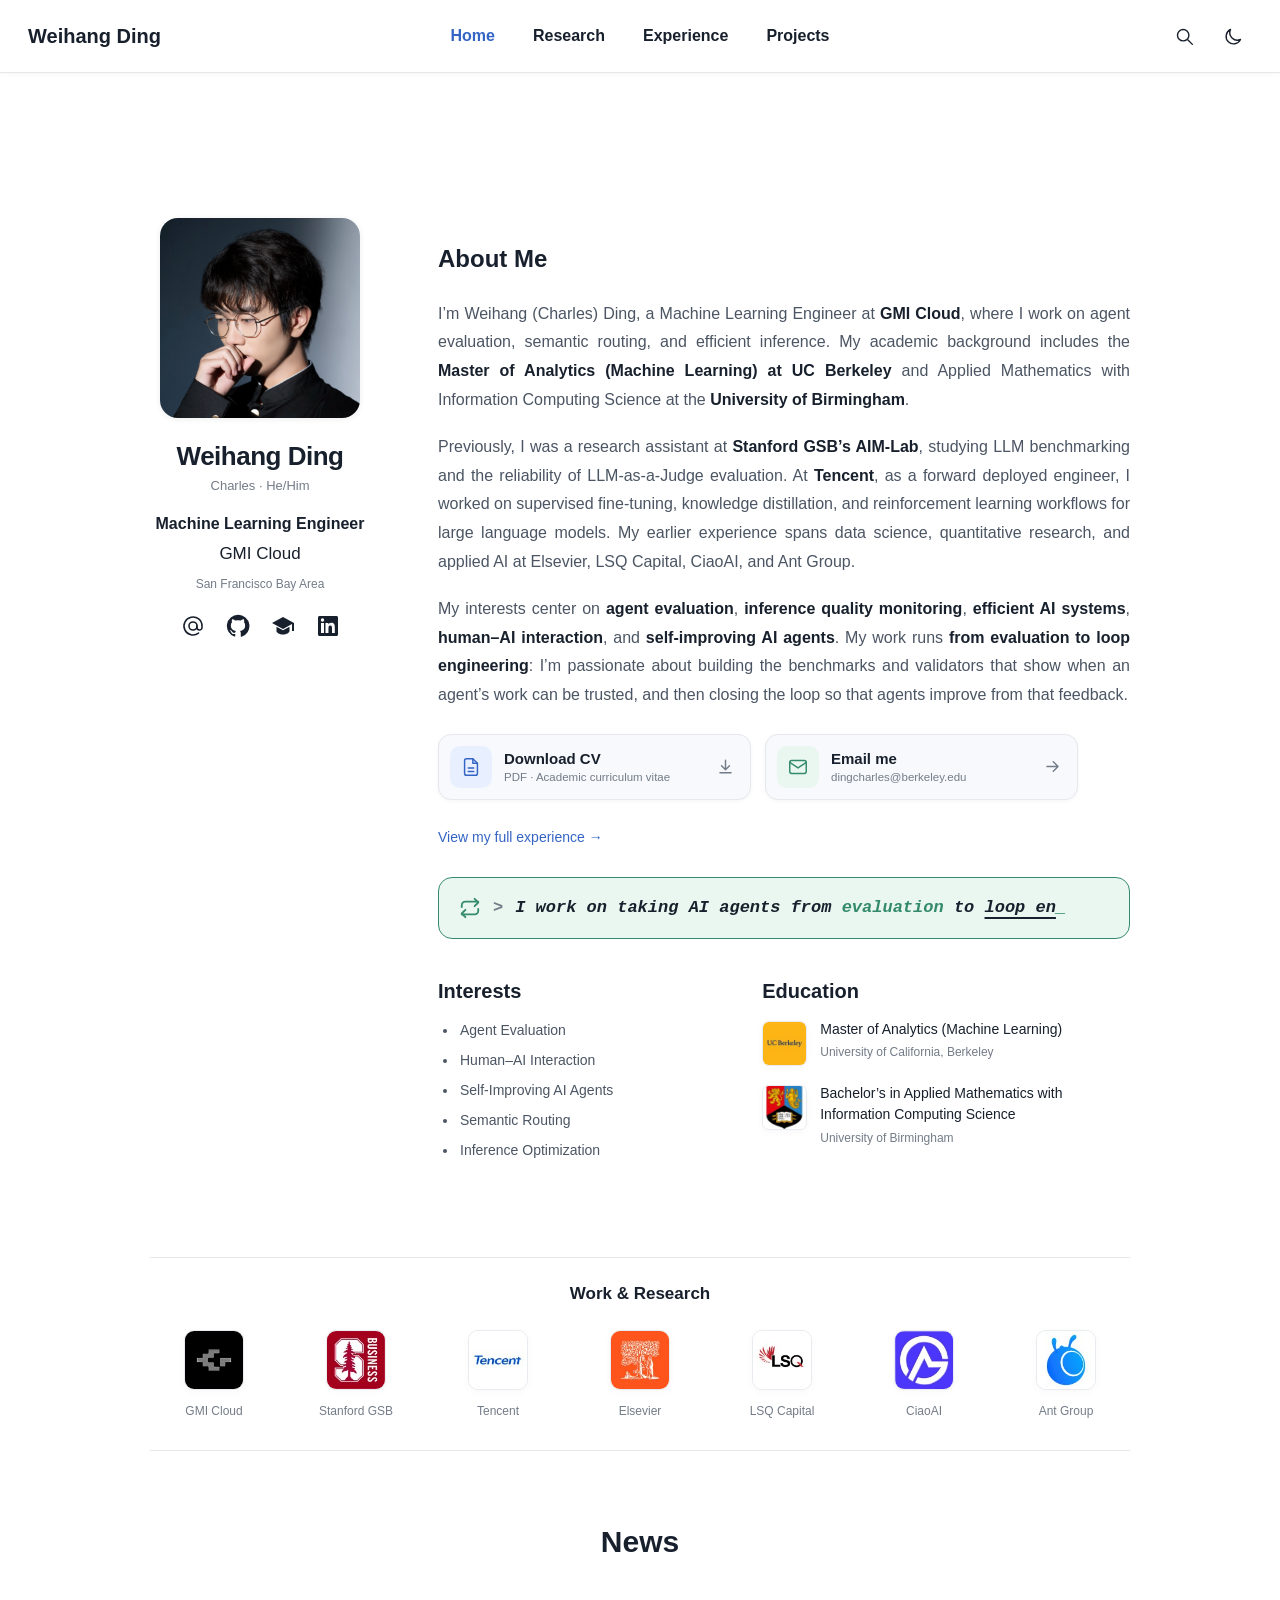
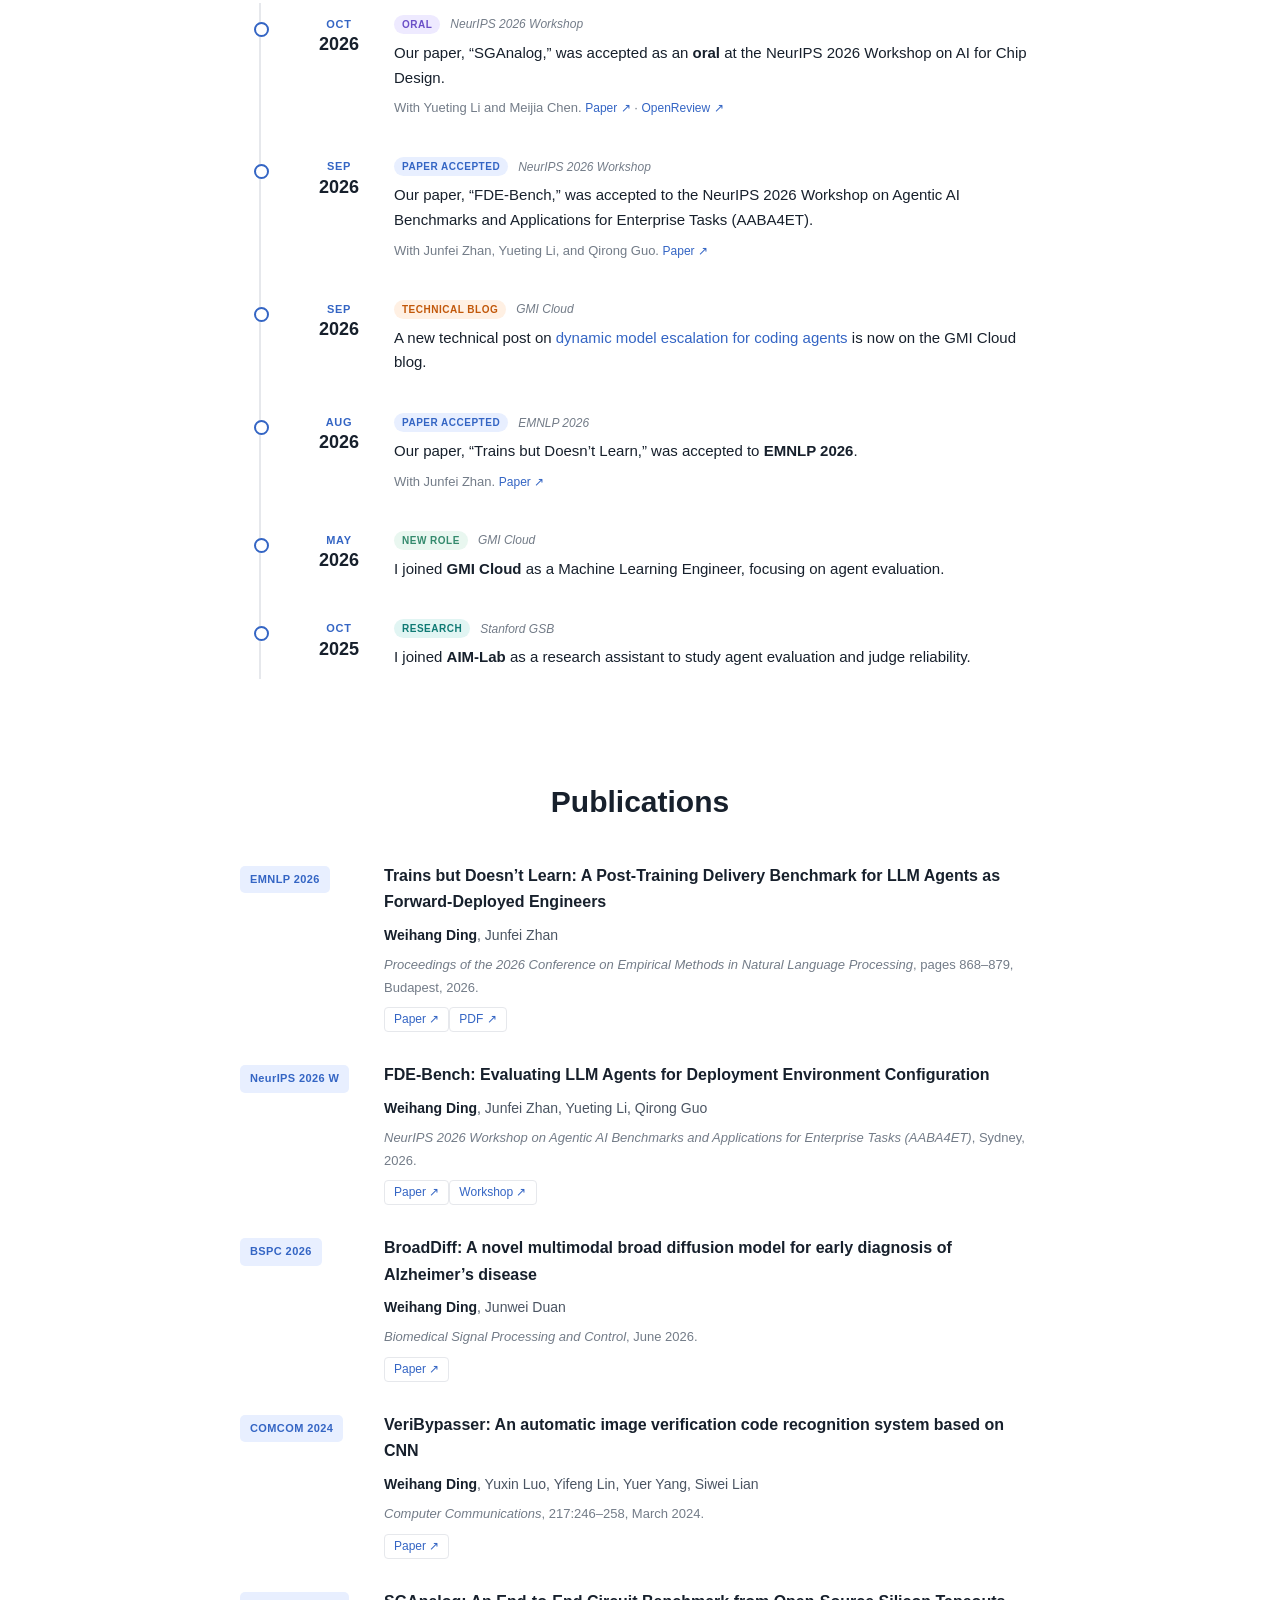
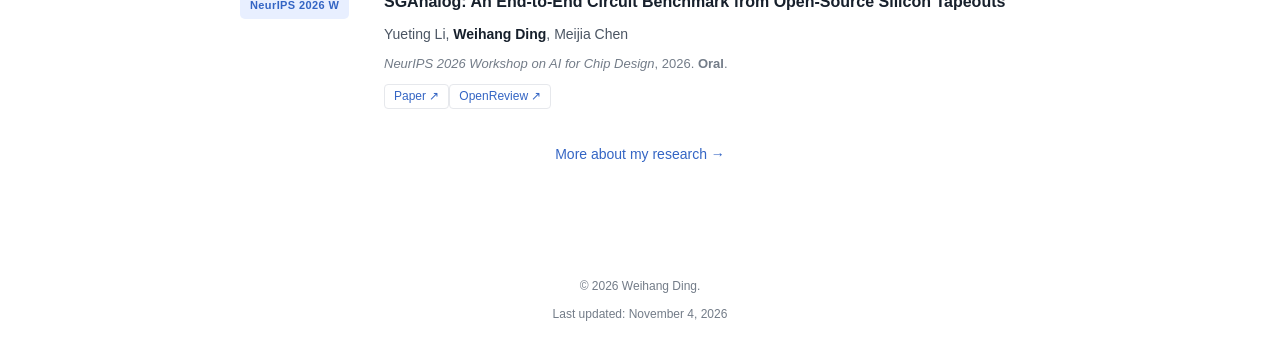
==== commit b626eb95: "Home: tagline body text back to ink Co-Authored-By: Claude Fable 5.2 <noreply@anthropic.com>" ====
--- a/index.html
+++ b/index.html
@@ -1 +1 @@
-<!doctype html><html lang="en" id="top"><head><meta charset="utf-8"><meta name="viewport" content="width=device-width, initial-scale=1"><title>Home | Weihang Ding</title><meta name="description" content="Weihang (Charles) Ding — Machine Learning Engineer at GMI Cloud. Agent evaluation, human–AI interaction, self-improving agents, semantic routing, and post-training."><meta name="theme-color" content="#ffffff"><meta name="site-version" content="academic-en-10-nowriting"><link rel="canonical" href="https://charlesdingd.github.io/"><link rel="icon" href="favicon.svg?v=2" type="image/svg+xml"><meta property="og:type" content="website"><meta property="og:title" content="Home | Weihang Ding"><meta property="og:description" content="Weihang (Charles) Ding — Machine Learning Engineer at GMI Cloud. Agent evaluation, human–AI interaction, self-improving agents, semantic routing, and post-training."><meta property="og:url" content="https://charlesdingd.github.io/"><meta property="og:image" content="https://charlesdingd.github.io/avatar.png"><meta name="twitter:card" content="summary"><script src="theme.js?v=academic-en-10-nowriting"></script><link rel="stylesheet" href="style.css?v=academic-en-16-tagline"></head><body><a class="skip" href="#main">Skip to content</a><header class="site-header"><div class="header-inner"><a class="site-name" href="index.html">Weihang Ding</a><nav id="primary-nav" aria-label="Main navigation"><a href="index.html" aria-current="page">Home</a><a href="research.html">Research</a><a href="experience.html">Experience</a><a href="projects.html">Projects</a></nav><div class="header-tools"><button class="search-toggle" type="button" aria-label="Search this website"><svg class="icon " viewBox="0 0 24 24" aria-hidden="true" fill="none" stroke="currentColor" stroke-width="1.6" stroke-linecap="round" stroke-linejoin="round"><circle cx="10.5" cy="10.5" r="6.5"/><path d="m16 16 5 5"/></svg></button><button class="theme-toggle" type="button" aria-label="Switch to dark mode" aria-pressed="false"><svg class="icon moon" viewBox="0 0 24 24" aria-hidden="true" fill="none" stroke="currentColor" stroke-width="1.6" stroke-linecap="round" stroke-linejoin="round"><path d="M20 15.4A8.6 8.6 0 0 1 8.6 4 8.6 8.6 0 1 0 20 15.4Z"/></svg><svg class="icon sun" viewBox="0 0 24 24" aria-hidden="true" fill="none" stroke="currentColor" stroke-width="1.6" stroke-linecap="round" stroke-linejoin="round"><circle cx="12" cy="12" r="4"/><path d="M12 2v2m0 16v2M2 12h2m16 0h2M5 5l1.5 1.5m11 11L19 19M5 19l1.5-1.5m11-11L19 5"/></svg></button><button class="menu-toggle" type="button" aria-label="Open navigation" aria-controls="primary-nav" aria-expanded="false"><svg class="icon " viewBox="0 0 24 24" aria-hidden="true" fill="none" stroke="currentColor" stroke-width="1.6" stroke-linecap="round" stroke-linejoin="round"><path d="M4 6h16M4 12h16M4 18h16"/></svg></button></div></div></header><main id="main"><section class="biography" id="about"><aside class="profile"><img src="avatar.png?v=2" alt="Portrait of Weihang Ding" width="200" height="200" class="avatar" fetchpriority="high"><h1>Weihang Ding</h1><p class="profile-alias">Charles · He/Him</p><h2>Machine Learning Engineer</h2><p class="affiliation">GMI Cloud</p><p class="location">San Francisco Bay Area</p><div class="social-icons"><a title="Email me" href="mailto:dingcharles@berkeley.edu"><svg class="icon " viewBox="0 0 24 24" aria-hidden="true" fill="none" stroke="currentColor" stroke-width="1.6" stroke-linecap="round" stroke-linejoin="round"><circle cx="12" cy="12" r="4"/><path d="M16 12v1.5a2.5 2.5 0 0 0 5 0V12a9 9 0 1 0-3.5 7.1"/></svg><span class="visually-hidden">Email</span></a><a title="GitHub" href="https://github.com/Charlesdingd" class="" target="_blank" rel="noopener noreferrer"><svg class="icon " viewBox="0 0 24 24" aria-hidden="true" fill="currentColor" stroke="none" stroke-width="1.6" stroke-linecap="round" stroke-linejoin="round"><path d="M12 .8A11.2 11.2 0 0 0 8.46 22.6c.56.1.77-.24.77-.54v-2.1c-3.13.68-3.79-1.33-3.79-1.33-.51-1.3-1.25-1.64-1.25-1.64-1.02-.7.08-.69.08-.69 1.13.08 1.72 1.16 1.72 1.16 1 1.7 2.63 1.21 3.28.96.1-.73.4-1.22.71-1.5-2.5-.28-5.12-1.25-5.12-5.57 0-1.23.44-2.23 1.15-3.02-.12-.28-.5-1.43.11-2.97 0 0 .94-.3 3.08 1.15a10.7 10.7 0 0 1 5.6 0c2.14-1.45 3.08-1.15 3.08-1.15.61 1.54.23 2.69.12 2.97.71.79 1.14 1.79 1.14 3.02 0 4.33-2.62 5.29-5.13 5.57.41.35.76 1.02.76 2.07v3.17c0 .3.2.65.77.54A11.2 11.2 0 0 0 12 .8Z"/></svg><span class="visually-hidden">GitHub</span></a><a title="Google Scholar" href="https://scholar.google.com/citations?user=0V8CMP4AAAAJ" class="" target="_blank" rel="noopener noreferrer"><svg class="icon " viewBox="0 0 24 24" aria-hidden="true" fill="currentColor" stroke="none" stroke-width="1.6" stroke-linecap="round" stroke-linejoin="round"><path d="M12 3 1 9l11 6 9-4.9V17h2V9L12 3zm-6.5 9.7V17c0 1.7 2.9 3.5 6.5 3.5s6.5-1.8 6.5-3.5v-4.3L12 16.3l-6.5-3.6z"/></svg><span class="visually-hidden">Google Scholar</span></a><a title="LinkedIn" href="https://www.linkedin.com/in/weihang-ding-2921a52a9/" class="" target="_blank" rel="noopener noreferrer"><svg class="icon " viewBox="0 0 24 24" aria-hidden="true" fill="currentColor" stroke="none" stroke-width="1.6" stroke-linecap="round" stroke-linejoin="round"><path d="M20.5 2h-17C2.67 2 2 2.67 2 3.5v17c0 .83.67 1.5 1.5 1.5h17c.83 0 1.5-.67 1.5-1.5v-17c0-.83-.67-1.5-1.5-1.5ZM8 19H5V9h3v10ZM6.5 7.7a1.7 1.7 0 1 1 0-3.4 1.7 1.7 0 0 1 0 3.4ZM19 19h-3v-4.9c0-1.17-.02-2.68-1.64-2.68-1.64 0-1.9 1.28-1.9 2.59V19h-3V9h2.88v1.37h.04c.4-.76 1.38-1.57 2.84-1.57 3.04 0 3.6 2 3.6 4.61V19Z"/></svg><span class="visually-hidden">LinkedIn</span></a></div></aside><div class="about-content"><h2>About Me</h2><div class="bio"><p>I’m Weihang (Charles) Ding, a Machine Learning Engineer at <strong>GMI Cloud</strong>, where I work on agent evaluation, semantic routing, and efficient inference. My academic background includes the <strong>Master of Analytics (Machine Learning) at UC Berkeley</strong> and Applied Mathematics with Information Computing Science at the <strong>University of Birmingham</strong>.</p><p>Previously, I was a research assistant at <strong>Stanford GSB’s AIM-Lab</strong>, studying LLM benchmarking and the reliability of LLM-as-a-Judge evaluation. At <strong>Tencent</strong>, as a forward deployed engineer, I worked on supervised fine-tuning, knowledge distillation, and reinforcement learning workflows for large language models. My earlier experience spans data science, quantitative research, and applied AI at Elsevier, LSQ Capital, CiaoAI, and Ant Group.</p><p>My interests center on <strong>agent evaluation</strong>, <strong>inference quality monitoring</strong>, <strong>efficient AI systems</strong>, <strong>human–AI interaction</strong>, and <strong>self-improving AI agents</strong>. My work runs <strong>from evaluation to loop engineering</strong>: I’m passionate about building the benchmarks and validators that show when an agent’s work can be trusted, and then closing the loop so that agents improve from that feedback.</p></div><div class="about-actions"><a class="action-card cv-download" href="CV_Weihang_Ding.pdf" target="_blank" rel="noopener noreferrer" aria-label="Download my CV as a PDF"><span class="action-icon cv-icon" aria-hidden="true"><svg class="icon " viewBox="0 0 24 24" aria-hidden="true" fill="none" stroke="currentColor" stroke-width="1.6" stroke-linecap="round" stroke-linejoin="round"><path d="M14 3H7a2 2 0 0 0-2 2v14a2 2 0 0 0 2 2h10a2 2 0 0 0 2-2V8z"/><path d="M14 3v5h5M9 13h6M9 17h6"/></svg></span><span class="action-copy"><strong>Download CV</strong><small>PDF · Academic curriculum vitae</small></span><svg class="icon action-arrow" viewBox="0 0 24 24" aria-hidden="true" fill="none" stroke="currentColor" stroke-width="1.8" stroke-linecap="round" stroke-linejoin="round"><path d="M12 4v12m0 0 5-5m-5 5-5-5M5 20h14"/></svg></a><a class="action-card contact-card" href="mailto:dingcharles@berkeley.edu" aria-label="Email me"><span class="action-icon mail-icon" aria-hidden="true"><svg class="icon " viewBox="0 0 24 24" aria-hidden="true" fill="none" stroke="currentColor" stroke-width="1.6" stroke-linecap="round" stroke-linejoin="round"><rect x="3" y="5" width="18" height="14" rx="2"/><path d="m3 7 9 6 9-6"/></svg></span><span class="action-copy"><strong>Email me</strong><small>dingcharles@berkeley.edu</small></span><svg class="icon action-arrow" viewBox="0 0 24 24" aria-hidden="true" fill="none" stroke="currentColor" stroke-width="1.8" stroke-linecap="round" stroke-linejoin="round"><path d="M5 12h14m0 0-6-6m6 6-6 6"/></svg></a></div><p class="bio-contact"><a href="experience.html">View my full experience →</a></p><p class="tagline" aria-label="I work on taking AI agents from evaluation to loop engineering."><svg class="tagline-icon" viewBox="0 0 24 24" fill="none" stroke="currentColor" stroke-width="2" stroke-linecap="round" stroke-linejoin="round" aria-hidden="true"><path d="M17 2l4 4-4 4"/><path d="M3 11V9a4 4 0 0 1 4-4h14"/><path d="M7 22l-4-4 4-4"/><path d="M21 13v2a4 4 0 0 1-4 4H3"/></svg><span class="tagline-prompt" aria-hidden="true">&gt;</span><span class="tagline-line" aria-hidden="true"><span id="tagline-text"><span>I work on taking AI agents from </span><span class="tagline-eval">evaluation</span><span> to </span><span class="tagline-loop">loop engineering</span><span>.</span></span><span class="tagline-cursor">_</span></span></p><script>(function(){var el=document.getElementById("tagline-text");if(!el||matchMedia("(prefers-reduced-motion: reduce)").matches)return;var parts=[].slice.call(el.children),texts=parts.map(function(p){return p.textContent}),total=texts.join("").length,n=0;parts.forEach(function(p){p.textContent=""});(function tick(){n++;var left=n;parts.forEach(function(p,k){var t=texts[k];p.textContent=t.slice(0,Math.max(0,Math.min(left,t.length)));left-=t.length});if(n<total)setTimeout(tick,38)})()})()</script><div class="background-grid"><div><h3>Interests</h3><ul class="interest-list"><li>Agent Evaluation</li><li>Human–AI Interaction</li><li>Self-Improving AI Agents</li><li>Semantic Routing</li><li>Inference Optimization</li></ul></div><div><h3>Education</h3><ul class="education-mini"><li><a class="organization-logo logo-berkeley education-logo" href="https://www.linkedin.com/school/2517/" target="_blank" rel="noopener noreferrer" aria-label="University of California, Berkeley"><img src="logo-berkeley.jpg" alt="University of California, Berkeley logo" width="100" height="100" loading="lazy" decoding="async"></a><div><span>Master of Analytics (Machine Learning)</span><small>University of California, Berkeley</small></div></li><li><a class="organization-logo logo-birmingham education-logo" href="https://www.linkedin.com/school/166627/" target="_blank" rel="noopener noreferrer" aria-label="University of Birmingham"><img src="logo-birmingham.jpg" alt="University of Birmingham logo" width="100" height="100" loading="lazy" decoding="async"></a><div><span>Bachelor’s in Applied Mathematics with Information Computing Science</span><small>University of Birmingham</small></div></li></ul></div></div></div></section><section class="affiliations" aria-labelledby="affiliations-title"><h2 id="affiliations-title">Work &amp; Research</h2><div class="affiliation-grid"><div class="affiliation-item"><a class="organization-logo logo-gmi " href="https://www.linkedin.com/company/gmi-cloud-ai/" target="_blank" rel="noopener noreferrer" aria-label="GMI Cloud"><img src="logo-gmi.jpg" alt="GMI Cloud logo" width="100" height="100" loading="lazy" decoding="async"></a><span>GMI Cloud</span></div><div class="affiliation-item"><a class="organization-logo logo-stanford " href="https://www.linkedin.com/school/1791/" target="_blank" rel="noopener noreferrer" aria-label="Stanford University Graduate School of Business"><img src="logo-stanford.jpg" alt="Stanford University Graduate School of Business logo" width="100" height="100" loading="lazy" decoding="async"></a><span>Stanford GSB</span></div><div class="affiliation-item"><a class="organization-logo logo-tencent " href="https://www.linkedin.com/company/166328/" target="_blank" rel="noopener noreferrer" aria-label="Tencent"><img src="logo-tencent.jpg" alt="Tencent logo" width="100" height="100" loading="lazy" decoding="async"></a><span>Tencent</span></div><div class="affiliation-item"><a class="organization-logo logo-elsevier " href="https://www.linkedin.com/company/3027/" target="_blank" rel="noopener noreferrer" aria-label="Elsevier"><img src="logo-elsevier.jpg" alt="Elsevier logo" width="100" height="100" loading="lazy" decoding="async"></a><span>Elsevier</span></div><div class="affiliation-item"><a class="organization-logo logo-lsq " href="https://www.linkedin.com/company/13349704/" target="_blank" rel="noopener noreferrer" aria-label="LSQ CAPITAL LIMITED"><img src="logo-lsq.jpg" alt="LSQ CAPITAL LIMITED logo" width="100" height="100" loading="lazy" decoding="async"></a><span>LSQ Capital</span></div><div class="affiliation-item"><a class="organization-logo logo-ciaoai " href="https://www.linkedin.com/company/104417520/" target="_blank" rel="noopener noreferrer" aria-label="CiaoAI"><img src="logo-ciaoai.jpg" alt="CiaoAI logo" width="100" height="100" loading="lazy" decoding="async"></a><span>CiaoAI</span></div><div class="affiliation-item"><a class="organization-logo logo-ant " href="https://www.linkedin.com/company/15245628/" target="_blank" rel="noopener noreferrer" aria-label="Ant Group"><img src="logo-ant.jpg" alt="Ant Group logo" width="100" height="100" loading="lazy" decoding="async"></a><span>Ant Group</span></div></div></section><section class="home-section news-section" id="news"><h2>News</h2><ol class="news-list"><li><time datetime="2026-10"><span>OCT</span><strong>2026</strong></time><div><p class="news-label"><span class="news-badge purple">ORAL</span><em>NeurIPS 2026 Workshop</em></p><p>Our paper, “SGAnalog,” was accepted as an <strong>oral</strong> at the NeurIPS 2026 Workshop on AI for Chip Design.</p><p class="news-detail">With Yueting Li and Meijia Chen. <a href="https://arxiv.org/abs/2610.03934" class="" target="_blank" rel="noopener noreferrer">Paper ↗</a> · <a href="https://openreview.net/forum?id=6othT7G4lC" class="" target="_blank" rel="noopener noreferrer">OpenReview ↗</a></p></div></li><li><time datetime="2026-09"><span>SEP</span><strong>2026</strong></time><div><p class="news-label"><span class="news-badge">PAPER ACCEPTED</span><em>NeurIPS 2026 Workshop</em></p><p>Our paper, “FDE-Bench,” was accepted to the NeurIPS 2026 Workshop on Agentic AI Benchmarks and Applications for Enterprise Tasks (AABA4ET).</p><p class="news-detail">With Junfei Zhan, Yueting Li, and Qirong Guo. <a href="https://arxiv.org/abs/2609.27571" class="" target="_blank" rel="noopener noreferrer">Paper ↗</a></p></div></li><li><time datetime="2026-09"><span>SEP</span><strong>2026</strong></time><div><p class="news-label"><span class="news-badge orange">TECHNICAL BLOG</span><em>GMI Cloud</em></p><p>A new technical post on <a href="https://www.gmicloud.ai/en/blog/dynamic-model-escalation-for-coding-agents-a-gmi-router-experiment-across-two-harnesses" class="" target="_blank" rel="noopener noreferrer">dynamic model escalation for coding agents</a> is now on the GMI Cloud blog.</p></div></li><li><time datetime="2026-08"><span>AUG</span><strong>2026</strong></time><div><p class="news-label"><span class="news-badge">PAPER ACCEPTED</span><em>EMNLP 2026</em></p><p>Our paper, “Trains but Doesn’t Learn,” was accepted to <strong>EMNLP 2026</strong>.</p><p class="news-detail">With Junfei Zhan. <a href="https://aclanthology.org/2026.emnlp-industry.52/" class="" target="_blank" rel="noopener noreferrer">Paper ↗</a></p></div></li><li><time datetime="2026-05"><span>MAY</span><strong>2026</strong></time><div><p class="news-label"><span class="news-badge green">NEW ROLE</span><em>GMI Cloud</em></p><p>I joined <strong>GMI Cloud</strong> as a Machine Learning Engineer, focusing on agent evaluation.</p></div></li><li><time datetime="2025-10"><span>OCT</span><strong>2025</strong></time><div><p class="news-label"><span class="news-badge teal">RESEARCH</span><em>Stanford GSB</em></p><p>I joined <strong>AIM-Lab</strong> as a research assistant to study agent evaluation and judge reliability.</p></div></li></ol></section><section class="home-section" id="publications"><h2>Publications</h2><div class="publication-list"><article class="publication" id="paper-emnlp"><span class="venue-badge">EMNLP 2026</span><div><h3>Trains but Doesn’t Learn: A Post-Training Delivery Benchmark for LLM Agents as Forward-Deployed Engineers</h3><p class="authors"><strong>Weihang Ding</strong>, <a href="https://junfei-z.github.io/" class="" target="_blank" rel="noopener noreferrer">Junfei Zhan</a></p><p class="publication-venue"><em>Proceedings of the 2026 Conference on Empirical Methods in Natural Language Processing</em>, pages 868–879, Budapest, 2026.</p><div class="paper-links"><a href="https://aclanthology.org/2026.emnlp-industry.52/" class="" target="_blank" rel="noopener noreferrer">Paper ↗</a><a href="https://aclanthology.org/2026.emnlp-industry.52.pdf" class="" target="_blank" rel="noopener noreferrer">PDF ↗</a></div></div></article><article class="publication" id="paper-fde-bench"><span class="venue-badge">NeurIPS 2026 W</span><div><h3>FDE-Bench: Evaluating LLM Agents for Deployment Environment Configuration</h3><p class="authors"><strong>Weihang Ding</strong>, <a href="https://junfei-z.github.io/" class="" target="_blank" rel="noopener noreferrer">Junfei Zhan</a>, Yueting Li, Qirong Guo</p><p class="publication-venue"><em>NeurIPS 2026 Workshop on Agentic AI Benchmarks and Applications for Enterprise Tasks (AABA4ET)</em>, Sydney, 2026.</p><div class="paper-links"><a href="https://arxiv.org/abs/2609.27571" class="" target="_blank" rel="noopener noreferrer">Paper ↗</a><a href="https://marscod.github.io/AABA4ET.NeurIPS.2026/accepted-papers.html" class="" target="_blank" rel="noopener noreferrer">Workshop ↗</a></div></div></article><article class="publication" id="paper-broaddiff"><span class="venue-badge">BSPC 2026</span><div><h3>BroadDiff: A novel multimodal broad diffusion model for early diagnosis of Alzheimer’s disease</h3><p class="authors"><strong>Weihang Ding</strong>, Junwei Duan</p><p class="publication-venue"><em>Biomedical Signal Processing and Control</em>, June 2026.</p><div class="paper-links"><a href="https://www.sciencedirect.com/science/article/abs/pii/S1746809426013790" class="" target="_blank" rel="noopener noreferrer">Paper ↗</a></div></div></article><article class="publication" id="paper-veribypasser"><span class="venue-badge">COMCOM 2024</span><div><h3>VeriBypasser: An automatic image verification code recognition system based on CNN</h3><p class="authors"><strong>Weihang Ding</strong>, Yuxin Luo, Yifeng Lin, Yuer Yang, Siwei Lian</p><p class="publication-venue"><em>Computer Communications</em>, 217:246–258, March 2024.</p><div class="paper-links"><a href="https://doi.org/10.1016/j.comcom.2023.12.022" class="" target="_blank" rel="noopener noreferrer">Paper ↗</a></div></div></article><article class="publication" id="paper-sganalog"><span class="venue-badge">NeurIPS 2026 W</span><div><h3>SGAnalog: An End-to-End Circuit Benchmark from Open-Source Silicon Tapeouts</h3><p class="authors">Yueting Li, <strong>Weihang Ding</strong>, Meijia Chen</p><p class="publication-venue"><em>NeurIPS 2026 Workshop on AI for Chip Design</em>, 2026. <strong>Oral</strong>.</p><div class="paper-links"><a href="https://arxiv.org/abs/2610.03934" class="" target="_blank" rel="noopener noreferrer">Paper ↗</a><a href="https://openreview.net/forum?id=6othT7G4lC" class="" target="_blank" rel="noopener noreferrer">OpenReview ↗</a></div></div></article></div><p class="section-followup"><a href="research.html">More about my research →</a></p></section></main><footer class="site-footer"><p>© 2026 Weihang Ding.</p><p>Last updated: November 4, 2026</p></footer><dialog id="site-search" aria-labelledby="search-title"><div class="search-top"><h2 id="search-title">Search</h2><button class="search-close" type="button" aria-label="Close search"><svg class="icon " viewBox="0 0 24 24" aria-hidden="true" fill="none" stroke="currentColor" stroke-width="1.6" stroke-linecap="round" stroke-linejoin="round"><path d="m6 6 12 12M6 18 18 6"/></svg></button></div><label class="visually-hidden" for="search-input">Search this website</label><input id="search-input" type="search" autocomplete="off" placeholder="Search publications, experience, projects…"><div id="search-results" aria-live="polite"></div></dialog><script src="search-data.js?v=academic-en-10-nowriting"></script><script src="main.js?v=academic-en-10-nowriting"></script></body></html>+<!doctype html><html lang="en" id="top"><head><meta charset="utf-8"><meta name="viewport" content="width=device-width, initial-scale=1"><title>Home | Weihang Ding</title><meta name="description" content="Weihang (Charles) Ding — Machine Learning Engineer at GMI Cloud. Agent evaluation, human–AI interaction, self-improving agents, semantic routing, and post-training."><meta name="theme-color" content="#ffffff"><meta name="site-version" content="academic-en-10-nowriting"><link rel="canonical" href="https://charlesdingd.github.io/"><link rel="icon" href="favicon.svg?v=2" type="image/svg+xml"><meta property="og:type" content="website"><meta property="og:title" content="Home | Weihang Ding"><meta property="og:description" content="Weihang (Charles) Ding — Machine Learning Engineer at GMI Cloud. Agent evaluation, human–AI interaction, self-improving agents, semantic routing, and post-training."><meta property="og:url" content="https://charlesdingd.github.io/"><meta property="og:image" content="https://charlesdingd.github.io/avatar.png"><meta name="twitter:card" content="summary"><script src="theme.js?v=academic-en-10-nowriting"></script><link rel="stylesheet" href="style.css?v=academic-en-17-tagline"></head><body><a class="skip" href="#main">Skip to content</a><header class="site-header"><div class="header-inner"><a class="site-name" href="index.html">Weihang Ding</a><nav id="primary-nav" aria-label="Main navigation"><a href="index.html" aria-current="page">Home</a><a href="research.html">Research</a><a href="experience.html">Experience</a><a href="projects.html">Projects</a></nav><div class="header-tools"><button class="search-toggle" type="button" aria-label="Search this website"><svg class="icon " viewBox="0 0 24 24" aria-hidden="true" fill="none" stroke="currentColor" stroke-width="1.6" stroke-linecap="round" stroke-linejoin="round"><circle cx="10.5" cy="10.5" r="6.5"/><path d="m16 16 5 5"/></svg></button><button class="theme-toggle" type="button" aria-label="Switch to dark mode" aria-pressed="false"><svg class="icon moon" viewBox="0 0 24 24" aria-hidden="true" fill="none" stroke="currentColor" stroke-width="1.6" stroke-linecap="round" stroke-linejoin="round"><path d="M20 15.4A8.6 8.6 0 0 1 8.6 4 8.6 8.6 0 1 0 20 15.4Z"/></svg><svg class="icon sun" viewBox="0 0 24 24" aria-hidden="true" fill="none" stroke="currentColor" stroke-width="1.6" stroke-linecap="round" stroke-linejoin="round"><circle cx="12" cy="12" r="4"/><path d="M12 2v2m0 16v2M2 12h2m16 0h2M5 5l1.5 1.5m11 11L19 19M5 19l1.5-1.5m11-11L19 5"/></svg></button><button class="menu-toggle" type="button" aria-label="Open navigation" aria-controls="primary-nav" aria-expanded="false"><svg class="icon " viewBox="0 0 24 24" aria-hidden="true" fill="none" stroke="currentColor" stroke-width="1.6" stroke-linecap="round" stroke-linejoin="round"><path d="M4 6h16M4 12h16M4 18h16"/></svg></button></div></div></header><main id="main"><section class="biography" id="about"><aside class="profile"><img src="avatar.png?v=2" alt="Portrait of Weihang Ding" width="200" height="200" class="avatar" fetchpriority="high"><h1>Weihang Ding</h1><p class="profile-alias">Charles · He/Him</p><h2>Machine Learning Engineer</h2><p class="affiliation">GMI Cloud</p><p class="location">San Francisco Bay Area</p><div class="social-icons"><a title="Email me" href="mailto:dingcharles@berkeley.edu"><svg class="icon " viewBox="0 0 24 24" aria-hidden="true" fill="none" stroke="currentColor" stroke-width="1.6" stroke-linecap="round" stroke-linejoin="round"><circle cx="12" cy="12" r="4"/><path d="M16 12v1.5a2.5 2.5 0 0 0 5 0V12a9 9 0 1 0-3.5 7.1"/></svg><span class="visually-hidden">Email</span></a><a title="GitHub" href="https://github.com/Charlesdingd" class="" target="_blank" rel="noopener noreferrer"><svg class="icon " viewBox="0 0 24 24" aria-hidden="true" fill="currentColor" stroke="none" stroke-width="1.6" stroke-linecap="round" stroke-linejoin="round"><path d="M12 .8A11.2 11.2 0 0 0 8.46 22.6c.56.1.77-.24.77-.54v-2.1c-3.13.68-3.79-1.33-3.79-1.33-.51-1.3-1.25-1.64-1.25-1.64-1.02-.7.08-.69.08-.69 1.13.08 1.72 1.16 1.72 1.16 1 1.7 2.63 1.21 3.28.96.1-.73.4-1.22.71-1.5-2.5-.28-5.12-1.25-5.12-5.57 0-1.23.44-2.23 1.15-3.02-.12-.28-.5-1.43.11-2.97 0 0 .94-.3 3.08 1.15a10.7 10.7 0 0 1 5.6 0c2.14-1.45 3.08-1.15 3.08-1.15.61 1.54.23 2.69.12 2.97.71.79 1.14 1.79 1.14 3.02 0 4.33-2.62 5.29-5.13 5.57.41.35.76 1.02.76 2.07v3.17c0 .3.2.65.77.54A11.2 11.2 0 0 0 12 .8Z"/></svg><span class="visually-hidden">GitHub</span></a><a title="Google Scholar" href="https://scholar.google.com/citations?user=0V8CMP4AAAAJ" class="" target="_blank" rel="noopener noreferrer"><svg class="icon " viewBox="0 0 24 24" aria-hidden="true" fill="currentColor" stroke="none" stroke-width="1.6" stroke-linecap="round" stroke-linejoin="round"><path d="M12 3 1 9l11 6 9-4.9V17h2V9L12 3zm-6.5 9.7V17c0 1.7 2.9 3.5 6.5 3.5s6.5-1.8 6.5-3.5v-4.3L12 16.3l-6.5-3.6z"/></svg><span class="visually-hidden">Google Scholar</span></a><a title="LinkedIn" href="https://www.linkedin.com/in/weihang-ding-2921a52a9/" class="" target="_blank" rel="noopener noreferrer"><svg class="icon " viewBox="0 0 24 24" aria-hidden="true" fill="currentColor" stroke="none" stroke-width="1.6" stroke-linecap="round" stroke-linejoin="round"><path d="M20.5 2h-17C2.67 2 2 2.67 2 3.5v17c0 .83.67 1.5 1.5 1.5h17c.83 0 1.5-.67 1.5-1.5v-17c0-.83-.67-1.5-1.5-1.5ZM8 19H5V9h3v10ZM6.5 7.7a1.7 1.7 0 1 1 0-3.4 1.7 1.7 0 0 1 0 3.4ZM19 19h-3v-4.9c0-1.17-.02-2.68-1.64-2.68-1.64 0-1.9 1.28-1.9 2.59V19h-3V9h2.88v1.37h.04c.4-.76 1.38-1.57 2.84-1.57 3.04 0 3.6 2 3.6 4.61V19Z"/></svg><span class="visually-hidden">LinkedIn</span></a></div></aside><div class="about-content"><h2>About Me</h2><div class="bio"><p>I’m Weihang (Charles) Ding, a Machine Learning Engineer at <strong>GMI Cloud</strong>, where I work on agent evaluation, semantic routing, and efficient inference. My academic background includes the <strong>Master of Analytics (Machine Learning) at UC Berkeley</strong> and Applied Mathematics with Information Computing Science at the <strong>University of Birmingham</strong>.</p><p>Previously, I was a research assistant at <strong>Stanford GSB’s AIM-Lab</strong>, studying LLM benchmarking and the reliability of LLM-as-a-Judge evaluation. At <strong>Tencent</strong>, as a forward deployed engineer, I worked on supervised fine-tuning, knowledge distillation, and reinforcement learning workflows for large language models. My earlier experience spans data science, quantitative research, and applied AI at Elsevier, LSQ Capital, CiaoAI, and Ant Group.</p><p>My interests center on <strong>agent evaluation</strong>, <strong>inference quality monitoring</strong>, <strong>efficient AI systems</strong>, <strong>human–AI interaction</strong>, and <strong>self-improving AI agents</strong>. My work runs <strong>from evaluation to loop engineering</strong>: I’m passionate about building the benchmarks and validators that show when an agent’s work can be trusted, and then closing the loop so that agents improve from that feedback.</p></div><div class="about-actions"><a class="action-card cv-download" href="CV_Weihang_Ding.pdf" target="_blank" rel="noopener noreferrer" aria-label="Download my CV as a PDF"><span class="action-icon cv-icon" aria-hidden="true"><svg class="icon " viewBox="0 0 24 24" aria-hidden="true" fill="none" stroke="currentColor" stroke-width="1.6" stroke-linecap="round" stroke-linejoin="round"><path d="M14 3H7a2 2 0 0 0-2 2v14a2 2 0 0 0 2 2h10a2 2 0 0 0 2-2V8z"/><path d="M14 3v5h5M9 13h6M9 17h6"/></svg></span><span class="action-copy"><strong>Download CV</strong><small>PDF · Academic curriculum vitae</small></span><svg class="icon action-arrow" viewBox="0 0 24 24" aria-hidden="true" fill="none" stroke="currentColor" stroke-width="1.8" stroke-linecap="round" stroke-linejoin="round"><path d="M12 4v12m0 0 5-5m-5 5-5-5M5 20h14"/></svg></a><a class="action-card contact-card" href="mailto:dingcharles@berkeley.edu" aria-label="Email me"><span class="action-icon mail-icon" aria-hidden="true"><svg class="icon " viewBox="0 0 24 24" aria-hidden="true" fill="none" stroke="currentColor" stroke-width="1.6" stroke-linecap="round" stroke-linejoin="round"><rect x="3" y="5" width="18" height="14" rx="2"/><path d="m3 7 9 6 9-6"/></svg></span><span class="action-copy"><strong>Email me</strong><small>dingcharles@berkeley.edu</small></span><svg class="icon action-arrow" viewBox="0 0 24 24" aria-hidden="true" fill="none" stroke="currentColor" stroke-width="1.8" stroke-linecap="round" stroke-linejoin="round"><path d="M5 12h14m0 0-6-6m6 6-6 6"/></svg></a></div><p class="bio-contact"><a href="experience.html">View my full experience →</a></p><p class="tagline" aria-label="I work on taking AI agents from evaluation to loop engineering."><svg class="tagline-icon" viewBox="0 0 24 24" fill="none" stroke="currentColor" stroke-width="2" stroke-linecap="round" stroke-linejoin="round" aria-hidden="true"><path d="M17 2l4 4-4 4"/><path d="M3 11V9a4 4 0 0 1 4-4h14"/><path d="M7 22l-4-4 4-4"/><path d="M21 13v2a4 4 0 0 1-4 4H3"/></svg><span class="tagline-prompt" aria-hidden="true">&gt;</span><span class="tagline-line" aria-hidden="true"><span id="tagline-text"><span>I work on taking AI agents from </span><span class="tagline-eval">evaluation</span><span> to </span><span class="tagline-loop">loop engineering</span><span>.</span></span><span class="tagline-cursor">_</span></span></p><script>(function(){var el=document.getElementById("tagline-text");if(!el||matchMedia("(prefers-reduced-motion: reduce)").matches)return;var parts=[].slice.call(el.children),texts=parts.map(function(p){return p.textContent}),total=texts.join("").length,n=0;parts.forEach(function(p){p.textContent=""});(function tick(){n++;var left=n;parts.forEach(function(p,k){var t=texts[k];p.textContent=t.slice(0,Math.max(0,Math.min(left,t.length)));left-=t.length});if(n<total)setTimeout(tick,38)})()})()</script><div class="background-grid"><div><h3>Interests</h3><ul class="interest-list"><li>Agent Evaluation</li><li>Human–AI Interaction</li><li>Self-Improving AI Agents</li><li>Semantic Routing</li><li>Inference Optimization</li></ul></div><div><h3>Education</h3><ul class="education-mini"><li><a class="organization-logo logo-berkeley education-logo" href="https://www.linkedin.com/school/2517/" target="_blank" rel="noopener noreferrer" aria-label="University of California, Berkeley"><img src="logo-berkeley.jpg" alt="University of California, Berkeley logo" width="100" height="100" loading="lazy" decoding="async"></a><div><span>Master of Analytics (Machine Learning)</span><small>University of California, Berkeley</small></div></li><li><a class="organization-logo logo-birmingham education-logo" href="https://www.linkedin.com/school/166627/" target="_blank" rel="noopener noreferrer" aria-label="University of Birmingham"><img src="logo-birmingham.jpg" alt="University of Birmingham logo" width="100" height="100" loading="lazy" decoding="async"></a><div><span>Bachelor’s in Applied Mathematics with Information Computing Science</span><small>University of Birmingham</small></div></li></ul></div></div></div></section><section class="affiliations" aria-labelledby="affiliations-title"><h2 id="affiliations-title">Work &amp; Research</h2><div class="affiliation-grid"><div class="affiliation-item"><a class="organization-logo logo-gmi " href="https://www.linkedin.com/company/gmi-cloud-ai/" target="_blank" rel="noopener noreferrer" aria-label="GMI Cloud"><img src="logo-gmi.jpg" alt="GMI Cloud logo" width="100" height="100" loading="lazy" decoding="async"></a><span>GMI Cloud</span></div><div class="affiliation-item"><a class="organization-logo logo-stanford " href="https://www.linkedin.com/school/1791/" target="_blank" rel="noopener noreferrer" aria-label="Stanford University Graduate School of Business"><img src="logo-stanford.jpg" alt="Stanford University Graduate School of Business logo" width="100" height="100" loading="lazy" decoding="async"></a><span>Stanford GSB</span></div><div class="affiliation-item"><a class="organization-logo logo-tencent " href="https://www.linkedin.com/company/166328/" target="_blank" rel="noopener noreferrer" aria-label="Tencent"><img src="logo-tencent.jpg" alt="Tencent logo" width="100" height="100" loading="lazy" decoding="async"></a><span>Tencent</span></div><div class="affiliation-item"><a class="organization-logo logo-elsevier " href="https://www.linkedin.com/company/3027/" target="_blank" rel="noopener noreferrer" aria-label="Elsevier"><img src="logo-elsevier.jpg" alt="Elsevier logo" width="100" height="100" loading="lazy" decoding="async"></a><span>Elsevier</span></div><div class="affiliation-item"><a class="organization-logo logo-lsq " href="https://www.linkedin.com/company/13349704/" target="_blank" rel="noopener noreferrer" aria-label="LSQ CAPITAL LIMITED"><img src="logo-lsq.jpg" alt="LSQ CAPITAL LIMITED logo" width="100" height="100" loading="lazy" decoding="async"></a><span>LSQ Capital</span></div><div class="affiliation-item"><a class="organization-logo logo-ciaoai " href="https://www.linkedin.com/company/104417520/" target="_blank" rel="noopener noreferrer" aria-label="CiaoAI"><img src="logo-ciaoai.jpg" alt="CiaoAI logo" width="100" height="100" loading="lazy" decoding="async"></a><span>CiaoAI</span></div><div class="affiliation-item"><a class="organization-logo logo-ant " href="https://www.linkedin.com/company/15245628/" target="_blank" rel="noopener noreferrer" aria-label="Ant Group"><img src="logo-ant.jpg" alt="Ant Group logo" width="100" height="100" loading="lazy" decoding="async"></a><span>Ant Group</span></div></div></section><section class="home-section news-section" id="news"><h2>News</h2><ol class="news-list"><li><time datetime="2026-10"><span>OCT</span><strong>2026</strong></time><div><p class="news-label"><span class="news-badge purple">ORAL</span><em>NeurIPS 2026 Workshop</em></p><p>Our paper, “SGAnalog,” was accepted as an <strong>oral</strong> at the NeurIPS 2026 Workshop on AI for Chip Design.</p><p class="news-detail">With Yueting Li and Meijia Chen. <a href="https://arxiv.org/abs/2610.03934" class="" target="_blank" rel="noopener noreferrer">Paper ↗</a> · <a href="https://openreview.net/forum?id=6othT7G4lC" class="" target="_blank" rel="noopener noreferrer">OpenReview ↗</a></p></div></li><li><time datetime="2026-09"><span>SEP</span><strong>2026</strong></time><div><p class="news-label"><span class="news-badge">PAPER ACCEPTED</span><em>NeurIPS 2026 Workshop</em></p><p>Our paper, “FDE-Bench,” was accepted to the NeurIPS 2026 Workshop on Agentic AI Benchmarks and Applications for Enterprise Tasks (AABA4ET).</p><p class="news-detail">With Junfei Zhan, Yueting Li, and Qirong Guo. <a href="https://arxiv.org/abs/2609.27571" class="" target="_blank" rel="noopener noreferrer">Paper ↗</a></p></div></li><li><time datetime="2026-09"><span>SEP</span><strong>2026</strong></time><div><p class="news-label"><span class="news-badge orange">TECHNICAL BLOG</span><em>GMI Cloud</em></p><p>A new technical post on <a href="https://www.gmicloud.ai/en/blog/dynamic-model-escalation-for-coding-agents-a-gmi-router-experiment-across-two-harnesses" class="" target="_blank" rel="noopener noreferrer">dynamic model escalation for coding agents</a> is now on the GMI Cloud blog.</p></div></li><li><time datetime="2026-08"><span>AUG</span><strong>2026</strong></time><div><p class="news-label"><span class="news-badge">PAPER ACCEPTED</span><em>EMNLP 2026</em></p><p>Our paper, “Trains but Doesn’t Learn,” was accepted to <strong>EMNLP 2026</strong>.</p><p class="news-detail">With Junfei Zhan. <a href="https://aclanthology.org/2026.emnlp-industry.52/" class="" target="_blank" rel="noopener noreferrer">Paper ↗</a></p></div></li><li><time datetime="2026-05"><span>MAY</span><strong>2026</strong></time><div><p class="news-label"><span class="news-badge green">NEW ROLE</span><em>GMI Cloud</em></p><p>I joined <strong>GMI Cloud</strong> as a Machine Learning Engineer, focusing on agent evaluation.</p></div></li><li><time datetime="2025-10"><span>OCT</span><strong>2025</strong></time><div><p class="news-label"><span class="news-badge teal">RESEARCH</span><em>Stanford GSB</em></p><p>I joined <strong>AIM-Lab</strong> as a research assistant to study agent evaluation and judge reliability.</p></div></li></ol></section><section class="home-section" id="publications"><h2>Publications</h2><div class="publication-list"><article class="publication" id="paper-emnlp"><span class="venue-badge">EMNLP 2026</span><div><h3>Trains but Doesn’t Learn: A Post-Training Delivery Benchmark for LLM Agents as Forward-Deployed Engineers</h3><p class="authors"><strong>Weihang Ding</strong>, <a href="https://junfei-z.github.io/" class="" target="_blank" rel="noopener noreferrer">Junfei Zhan</a></p><p class="publication-venue"><em>Proceedings of the 2026 Conference on Empirical Methods in Natural Language Processing</em>, pages 868–879, Budapest, 2026.</p><div class="paper-links"><a href="https://aclanthology.org/2026.emnlp-industry.52/" class="" target="_blank" rel="noopener noreferrer">Paper ↗</a><a href="https://aclanthology.org/2026.emnlp-industry.52.pdf" class="" target="_blank" rel="noopener noreferrer">PDF ↗</a></div></div></article><article class="publication" id="paper-fde-bench"><span class="venue-badge">NeurIPS 2026 W</span><div><h3>FDE-Bench: Evaluating LLM Agents for Deployment Environment Configuration</h3><p class="authors"><strong>Weihang Ding</strong>, <a href="https://junfei-z.github.io/" class="" target="_blank" rel="noopener noreferrer">Junfei Zhan</a>, Yueting Li, Qirong Guo</p><p class="publication-venue"><em>NeurIPS 2026 Workshop on Agentic AI Benchmarks and Applications for Enterprise Tasks (AABA4ET)</em>, Sydney, 2026.</p><div class="paper-links"><a href="https://arxiv.org/abs/2609.27571" class="" target="_blank" rel="noopener noreferrer">Paper ↗</a><a href="https://marscod.github.io/AABA4ET.NeurIPS.2026/accepted-papers.html" class="" target="_blank" rel="noopener noreferrer">Workshop ↗</a></div></div></article><article class="publication" id="paper-broaddiff"><span class="venue-badge">BSPC 2026</span><div><h3>BroadDiff: A novel multimodal broad diffusion model for early diagnosis of Alzheimer’s disease</h3><p class="authors"><strong>Weihang Ding</strong>, Junwei Duan</p><p class="publication-venue"><em>Biomedical Signal Processing and Control</em>, June 2026.</p><div class="paper-links"><a href="https://www.sciencedirect.com/science/article/abs/pii/S1746809426013790" class="" target="_blank" rel="noopener noreferrer">Paper ↗</a></div></div></article><article class="publication" id="paper-veribypasser"><span class="venue-badge">COMCOM 2024</span><div><h3>VeriBypasser: An automatic image verification code recognition system based on CNN</h3><p class="authors"><strong>Weihang Ding</strong>, Yuxin Luo, Yifeng Lin, Yuer Yang, Siwei Lian</p><p class="publication-venue"><em>Computer Communications</em>, 217:246–258, March 2024.</p><div class="paper-links"><a href="https://doi.org/10.1016/j.comcom.2023.12.022" class="" target="_blank" rel="noopener noreferrer">Paper ↗</a></div></div></article><article class="publication" id="paper-sganalog"><span class="venue-badge">NeurIPS 2026 W</span><div><h3>SGAnalog: An End-to-End Circuit Benchmark from Open-Source Silicon Tapeouts</h3><p class="authors">Yueting Li, <strong>Weihang Ding</strong>, Meijia Chen</p><p class="publication-venue"><em>NeurIPS 2026 Workshop on AI for Chip Design</em>, 2026. <strong>Oral</strong>.</p><div class="paper-links"><a href="https://arxiv.org/abs/2610.03934" class="" target="_blank" rel="noopener noreferrer">Paper ↗</a><a href="https://openreview.net/forum?id=6othT7G4lC" class="" target="_blank" rel="noopener noreferrer">OpenReview ↗</a></div></div></article></div><p class="section-followup"><a href="research.html">More about my research →</a></p></section></main><footer class="site-footer"><p>© 2026 Weihang Ding.</p><p>Last updated: November 4, 2026</p></footer><dialog id="site-search" aria-labelledby="search-title"><div class="search-top"><h2 id="search-title">Search</h2><button class="search-close" type="button" aria-label="Close search"><svg class="icon " viewBox="0 0 24 24" aria-hidden="true" fill="none" stroke="currentColor" stroke-width="1.6" stroke-linecap="round" stroke-linejoin="round"><path d="m6 6 12 12M6 18 18 6"/></svg></button></div><label class="visually-hidden" for="search-input">Search this website</label><input id="search-input" type="search" autocomplete="off" placeholder="Search publications, experience, projects…"><div id="search-results" aria-live="polite"></div></dialog><script src="search-data.js?v=academic-en-10-nowriting"></script><script src="main.js?v=academic-en-10-nowriting"></script></body></html>
--- a/style.css
+++ b/style.css
@@ -39,4 +39,4 @@
 
 .about-actions{display:grid;grid-template-columns:repeat(2,minmax(0,1fr));gap:14px;max-width:640px;margin-top:24px}.action-card{display:grid;grid-template-columns:42px minmax(0,1fr) 20px;align-items:center;gap:12px;min-width:0;padding:11px 14px 11px 11px;border:1.5px solid var(--border);border-radius:13px;background:var(--surface);color:var(--ink);text-decoration:none;box-shadow:var(--shadow);transition:border-color .2s ease,transform .2s ease}.action-card:hover{transform:translateY(-1px);text-decoration:none}.action-card.cv-download:hover{border-color:var(--blue)}.action-card.contact-card:hover{border-color:var(--green)}.action-icon{display:grid;width:42px;height:42px;place-items:center;border-radius:10px}.action-icon.cv-icon{background:var(--blue-soft);color:var(--blue)}.action-icon.mail-icon{background:var(--green-soft);color:var(--green)}.action-icon .icon{width:22px;height:22px}.action-copy{display:flex;min-width:0;flex-direction:column;gap:1px;text-align:left}.action-copy strong{font-size:15px;font-weight:700;line-height:1.35;color:var(--ink)}.action-copy small{overflow:hidden;font-size:11.5px;line-height:1.35;color:var(--muted);text-overflow:ellipsis;white-space:nowrap}.action-arrow{width:19px;height:19px;color:var(--muted);transition:color .2s ease,transform .2s ease}.cv-download:hover .action-arrow{color:var(--blue);transform:translateY(2px)}.contact-card:hover .action-arrow{color:var(--green);transform:translateX(2px)}@media(max-width:560px){.about-actions{grid-template-columns:1fr}}@media print{.about-actions{display:none}}
 
-.tagline{display:flex;align-items:flex-start;gap:12px;margin:28px 0 8px;padding:16px 20px;border:1.5px solid var(--green);border-radius:14px;background:var(--green-soft);font:italic 600 17px/1.6 ui-monospace,SFMono-Regular,Menlo,Consolas,monospace;color:var(--ink)}.tagline-icon{flex:none;width:22px;height:22px;margin-top:3px;color:var(--green)}.tagline-prompt{flex:none;color:var(--muted)}.tagline-line{min-width:0}.tagline-line{color:var(--body);font-weight:500}.tagline-eval{color:var(--green);font-weight:700}.tagline-loop{color:var(--ink);font-weight:800;text-decoration:underline;text-decoration-thickness:2px;text-underline-offset:5px}.tagline-cursor{color:var(--green);animation:tagline-blink 1s steps(1) infinite}@keyframes tagline-blink{50%{opacity:0}}@media (prefers-reduced-motion:reduce){.tagline-cursor{animation:none}}@media (max-width:600px){.tagline{font-size:15px;padding:14px 16px;gap:10px}}
+.tagline{display:flex;align-items:flex-start;gap:12px;margin:28px 0 8px;padding:16px 20px;border:1.5px solid var(--green);border-radius:14px;background:var(--green-soft);font:italic 600 17px/1.6 ui-monospace,SFMono-Regular,Menlo,Consolas,monospace;color:var(--ink)}.tagline-icon{flex:none;width:22px;height:22px;margin-top:3px;color:var(--green)}.tagline-prompt{flex:none;color:var(--muted)}.tagline-line{min-width:0}.tagline-eval{color:var(--green);font-weight:700}.tagline-loop{color:var(--ink);font-weight:800;text-decoration:underline;text-decoration-thickness:2px;text-underline-offset:5px}.tagline-cursor{color:var(--green);animation:tagline-blink 1s steps(1) infinite}@keyframes tagline-blink{50%{opacity:0}}@media (prefers-reduced-motion:reduce){.tagline-cursor{animation:none}}@media (max-width:600px){.tagline{font-size:15px;padding:14px 16px;gap:10px}}
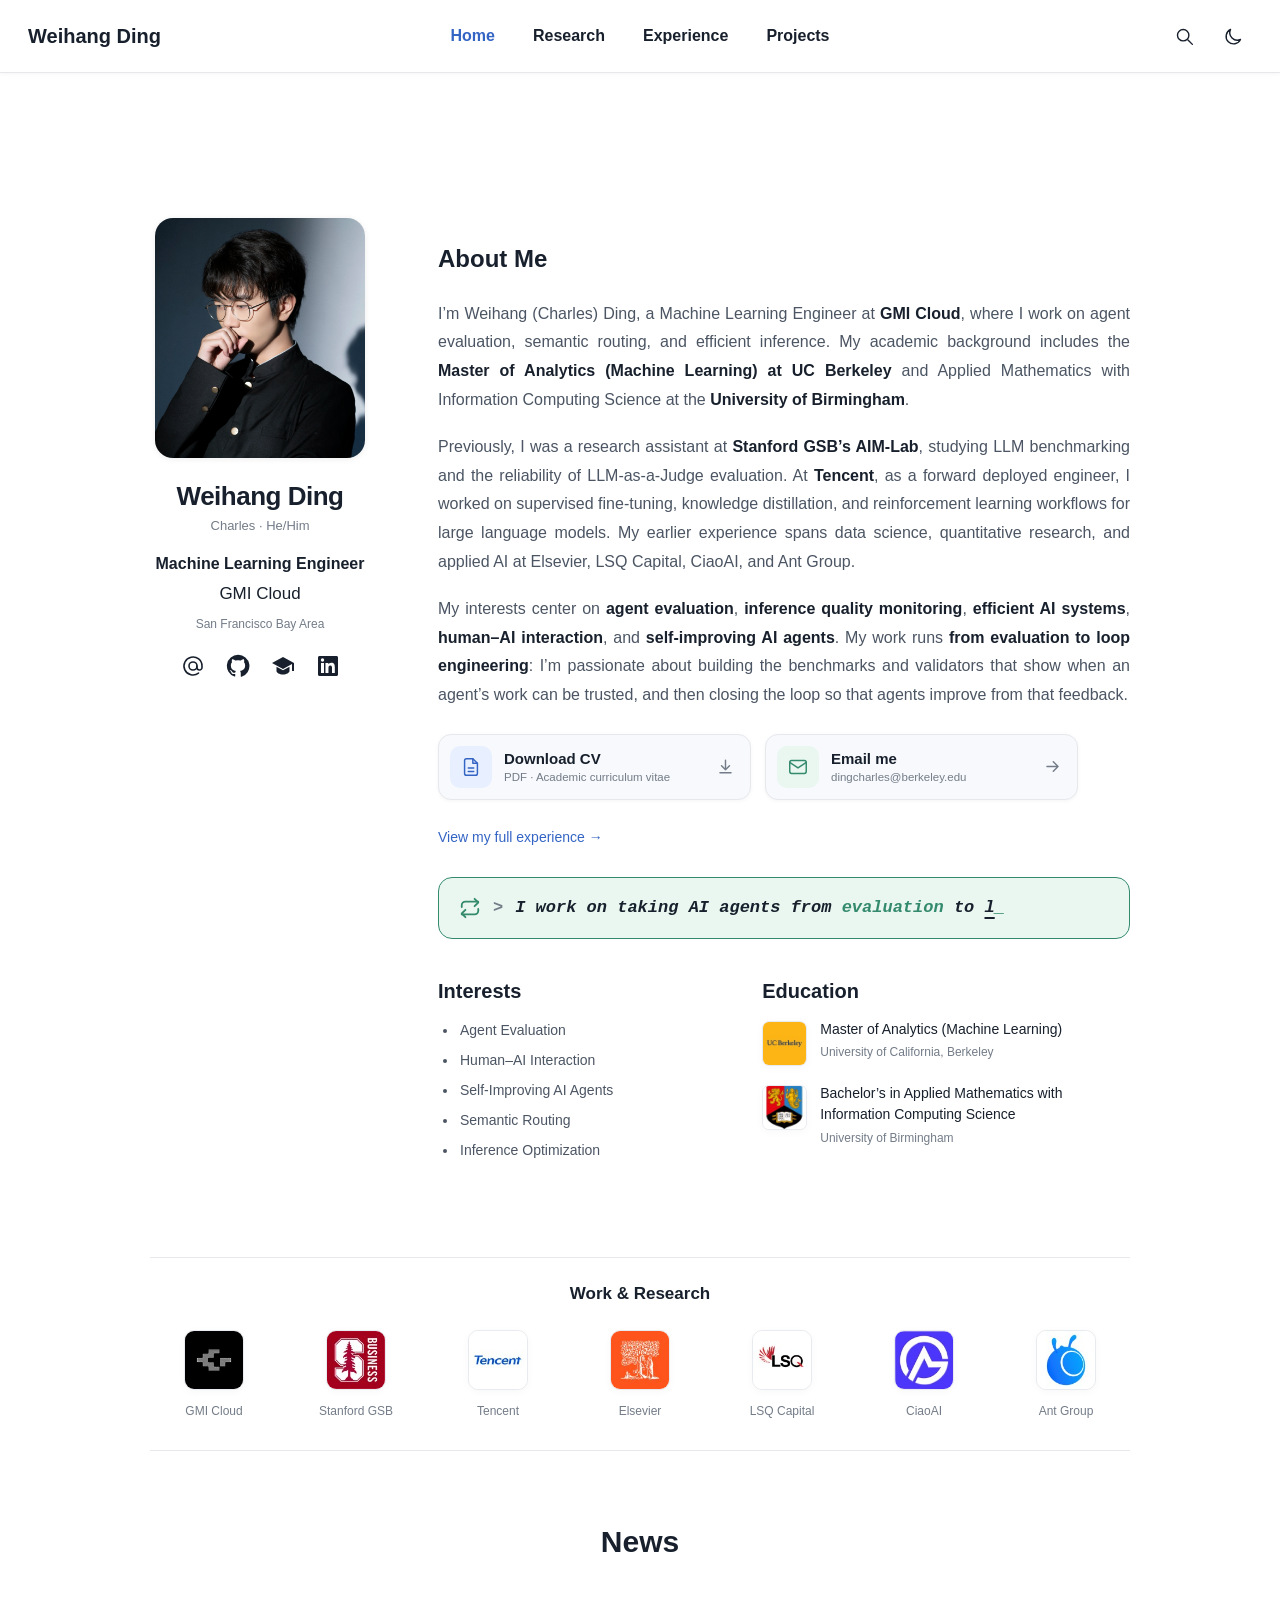
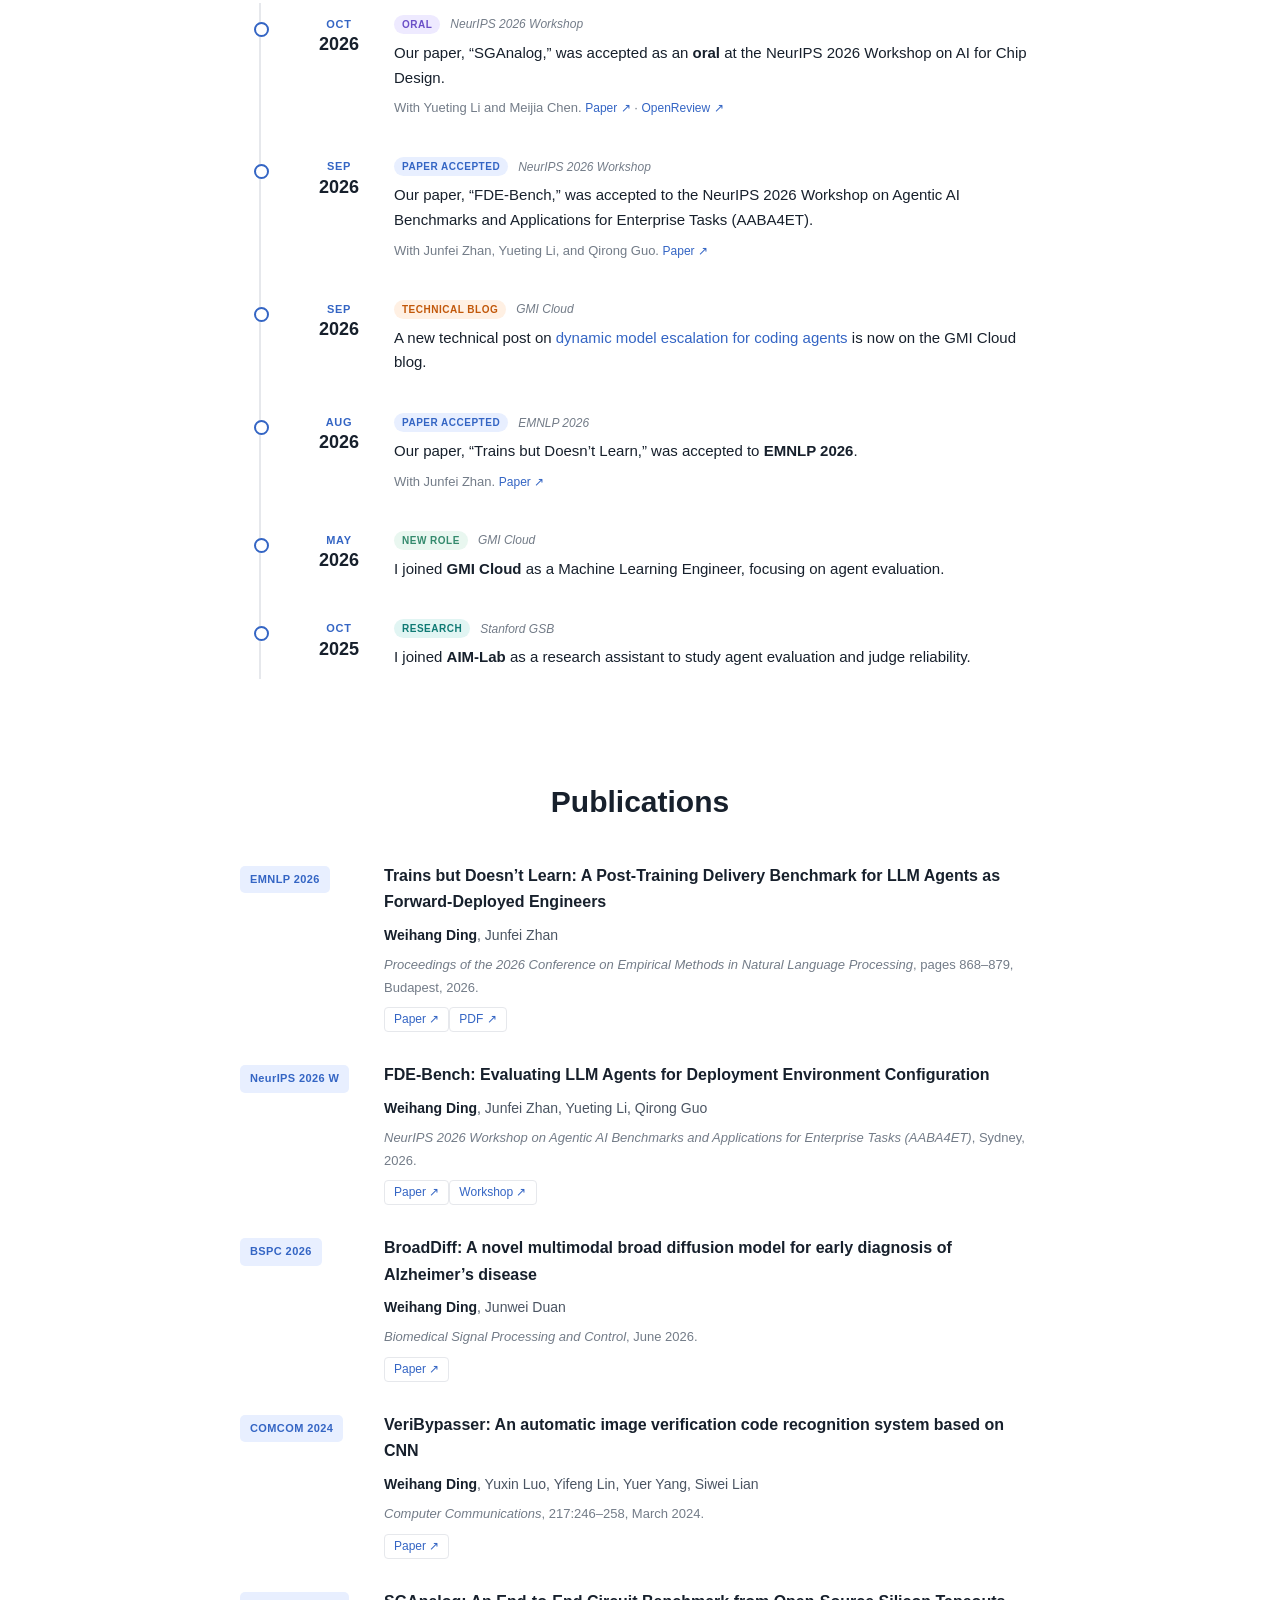
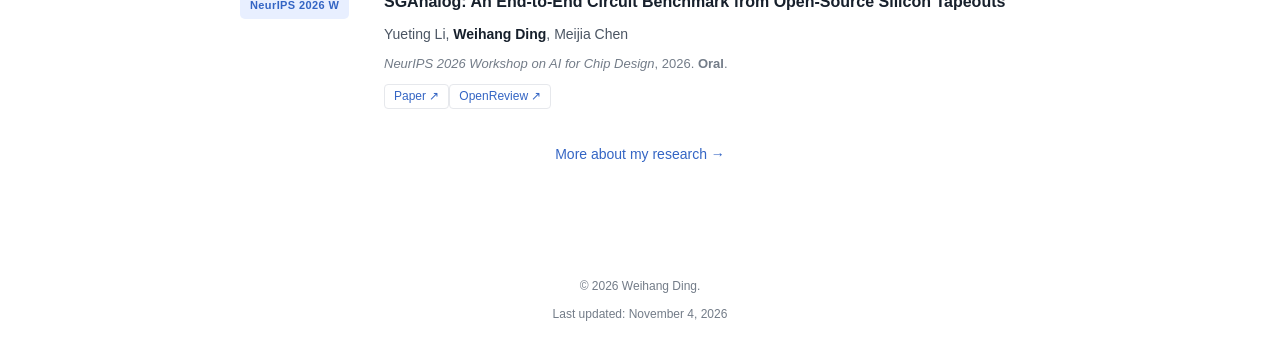
==== commit 7d46c588: "Home: half-body portrait Co-Authored-By: Claude Fable 5.2 <noreply@anthropic.com>" ====
--- a/index.html
+++ b/index.html
@@ -1 +1 @@
-<!doctype html><html lang="en" id="top"><head><meta charset="utf-8"><meta name="viewport" content="width=device-width, initial-scale=1"><title>Home | Weihang Ding</title><meta name="description" content="Weihang (Charles) Ding — Machine Learning Engineer at GMI Cloud. Agent evaluation, human–AI interaction, self-improving agents, semantic routing, and post-training."><meta name="theme-color" content="#ffffff"><meta name="site-version" content="academic-en-10-nowriting"><link rel="canonical" href="https://charlesdingd.github.io/"><link rel="icon" href="favicon.svg?v=2" type="image/svg+xml"><meta property="og:type" content="website"><meta property="og:title" content="Home | Weihang Ding"><meta property="og:description" content="Weihang (Charles) Ding — Machine Learning Engineer at GMI Cloud. Agent evaluation, human–AI interaction, self-improving agents, semantic routing, and post-training."><meta property="og:url" content="https://charlesdingd.github.io/"><meta property="og:image" content="https://charlesdingd.github.io/avatar.png"><meta name="twitter:card" content="summary"><script src="theme.js?v=academic-en-10-nowriting"></script><link rel="stylesheet" href="style.css?v=academic-en-17-tagline"></head><body><a class="skip" href="#main">Skip to content</a><header class="site-header"><div class="header-inner"><a class="site-name" href="index.html">Weihang Ding</a><nav id="primary-nav" aria-label="Main navigation"><a href="index.html" aria-current="page">Home</a><a href="research.html">Research</a><a href="experience.html">Experience</a><a href="projects.html">Projects</a></nav><div class="header-tools"><button class="search-toggle" type="button" aria-label="Search this website"><svg class="icon " viewBox="0 0 24 24" aria-hidden="true" fill="none" stroke="currentColor" stroke-width="1.6" stroke-linecap="round" stroke-linejoin="round"><circle cx="10.5" cy="10.5" r="6.5"/><path d="m16 16 5 5"/></svg></button><button class="theme-toggle" type="button" aria-label="Switch to dark mode" aria-pressed="false"><svg class="icon moon" viewBox="0 0 24 24" aria-hidden="true" fill="none" stroke="currentColor" stroke-width="1.6" stroke-linecap="round" stroke-linejoin="round"><path d="M20 15.4A8.6 8.6 0 0 1 8.6 4 8.6 8.6 0 1 0 20 15.4Z"/></svg><svg class="icon sun" viewBox="0 0 24 24" aria-hidden="true" fill="none" stroke="currentColor" stroke-width="1.6" stroke-linecap="round" stroke-linejoin="round"><circle cx="12" cy="12" r="4"/><path d="M12 2v2m0 16v2M2 12h2m16 0h2M5 5l1.5 1.5m11 11L19 19M5 19l1.5-1.5m11-11L19 5"/></svg></button><button class="menu-toggle" type="button" aria-label="Open navigation" aria-controls="primary-nav" aria-expanded="false"><svg class="icon " viewBox="0 0 24 24" aria-hidden="true" fill="none" stroke="currentColor" stroke-width="1.6" stroke-linecap="round" stroke-linejoin="round"><path d="M4 6h16M4 12h16M4 18h16"/></svg></button></div></div></header><main id="main"><section class="biography" id="about"><aside class="profile"><img src="avatar.png?v=2" alt="Portrait of Weihang Ding" width="200" height="200" class="avatar" fetchpriority="high"><h1>Weihang Ding</h1><p class="profile-alias">Charles · He/Him</p><h2>Machine Learning Engineer</h2><p class="affiliation">GMI Cloud</p><p class="location">San Francisco Bay Area</p><div class="social-icons"><a title="Email me" href="mailto:dingcharles@berkeley.edu"><svg class="icon " viewBox="0 0 24 24" aria-hidden="true" fill="none" stroke="currentColor" stroke-width="1.6" stroke-linecap="round" stroke-linejoin="round"><circle cx="12" cy="12" r="4"/><path d="M16 12v1.5a2.5 2.5 0 0 0 5 0V12a9 9 0 1 0-3.5 7.1"/></svg><span class="visually-hidden">Email</span></a><a title="GitHub" href="https://github.com/Charlesdingd" class="" target="_blank" rel="noopener noreferrer"><svg class="icon " viewBox="0 0 24 24" aria-hidden="true" fill="currentColor" stroke="none" stroke-width="1.6" stroke-linecap="round" stroke-linejoin="round"><path d="M12 .8A11.2 11.2 0 0 0 8.46 22.6c.56.1.77-.24.77-.54v-2.1c-3.13.68-3.79-1.33-3.79-1.33-.51-1.3-1.25-1.64-1.25-1.64-1.02-.7.08-.69.08-.69 1.13.08 1.72 1.16 1.72 1.16 1 1.7 2.63 1.21 3.28.96.1-.73.4-1.22.71-1.5-2.5-.28-5.12-1.25-5.12-5.57 0-1.23.44-2.23 1.15-3.02-.12-.28-.5-1.43.11-2.97 0 0 .94-.3 3.08 1.15a10.7 10.7 0 0 1 5.6 0c2.14-1.45 3.08-1.15 3.08-1.15.61 1.54.23 2.69.12 2.97.71.79 1.14 1.79 1.14 3.02 0 4.33-2.62 5.29-5.13 5.57.41.35.76 1.02.76 2.07v3.17c0 .3.2.65.77.54A11.2 11.2 0 0 0 12 .8Z"/></svg><span class="visually-hidden">GitHub</span></a><a title="Google Scholar" href="https://scholar.google.com/citations?user=0V8CMP4AAAAJ" class="" target="_blank" rel="noopener noreferrer"><svg class="icon " viewBox="0 0 24 24" aria-hidden="true" fill="currentColor" stroke="none" stroke-width="1.6" stroke-linecap="round" stroke-linejoin="round"><path d="M12 3 1 9l11 6 9-4.9V17h2V9L12 3zm-6.5 9.7V17c0 1.7 2.9 3.5 6.5 3.5s6.5-1.8 6.5-3.5v-4.3L12 16.3l-6.5-3.6z"/></svg><span class="visually-hidden">Google Scholar</span></a><a title="LinkedIn" href="https://www.linkedin.com/in/weihang-ding-2921a52a9/" class="" target="_blank" rel="noopener noreferrer"><svg class="icon " viewBox="0 0 24 24" aria-hidden="true" fill="currentColor" stroke="none" stroke-width="1.6" stroke-linecap="round" stroke-linejoin="round"><path d="M20.5 2h-17C2.67 2 2 2.67 2 3.5v17c0 .83.67 1.5 1.5 1.5h17c.83 0 1.5-.67 1.5-1.5v-17c0-.83-.67-1.5-1.5-1.5ZM8 19H5V9h3v10ZM6.5 7.7a1.7 1.7 0 1 1 0-3.4 1.7 1.7 0 0 1 0 3.4ZM19 19h-3v-4.9c0-1.17-.02-2.68-1.64-2.68-1.64 0-1.9 1.28-1.9 2.59V19h-3V9h2.88v1.37h.04c.4-.76 1.38-1.57 2.84-1.57 3.04 0 3.6 2 3.6 4.61V19Z"/></svg><span class="visually-hidden">LinkedIn</span></a></div></aside><div class="about-content"><h2>About Me</h2><div class="bio"><p>I’m Weihang (Charles) Ding, a Machine Learning Engineer at <strong>GMI Cloud</strong>, where I work on agent evaluation, semantic routing, and efficient inference. My academic background includes the <strong>Master of Analytics (Machine Learning) at UC Berkeley</strong> and Applied Mathematics with Information Computing Science at the <strong>University of Birmingham</strong>.</p><p>Previously, I was a research assistant at <strong>Stanford GSB’s AIM-Lab</strong>, studying LLM benchmarking and the reliability of LLM-as-a-Judge evaluation. At <strong>Tencent</strong>, as a forward deployed engineer, I worked on supervised fine-tuning, knowledge distillation, and reinforcement learning workflows for large language models. My earlier experience spans data science, quantitative research, and applied AI at Elsevier, LSQ Capital, CiaoAI, and Ant Group.</p><p>My interests center on <strong>agent evaluation</strong>, <strong>inference quality monitoring</strong>, <strong>efficient AI systems</strong>, <strong>human–AI interaction</strong>, and <strong>self-improving AI agents</strong>. My work runs <strong>from evaluation to loop engineering</strong>: I’m passionate about building the benchmarks and validators that show when an agent’s work can be trusted, and then closing the loop so that agents improve from that feedback.</p></div><div class="about-actions"><a class="action-card cv-download" href="CV_Weihang_Ding.pdf" target="_blank" rel="noopener noreferrer" aria-label="Download my CV as a PDF"><span class="action-icon cv-icon" aria-hidden="true"><svg class="icon " viewBox="0 0 24 24" aria-hidden="true" fill="none" stroke="currentColor" stroke-width="1.6" stroke-linecap="round" stroke-linejoin="round"><path d="M14 3H7a2 2 0 0 0-2 2v14a2 2 0 0 0 2 2h10a2 2 0 0 0 2-2V8z"/><path d="M14 3v5h5M9 13h6M9 17h6"/></svg></span><span class="action-copy"><strong>Download CV</strong><small>PDF · Academic curriculum vitae</small></span><svg class="icon action-arrow" viewBox="0 0 24 24" aria-hidden="true" fill="none" stroke="currentColor" stroke-width="1.8" stroke-linecap="round" stroke-linejoin="round"><path d="M12 4v12m0 0 5-5m-5 5-5-5M5 20h14"/></svg></a><a class="action-card contact-card" href="mailto:dingcharles@berkeley.edu" aria-label="Email me"><span class="action-icon mail-icon" aria-hidden="true"><svg class="icon " viewBox="0 0 24 24" aria-hidden="true" fill="none" stroke="currentColor" stroke-width="1.6" stroke-linecap="round" stroke-linejoin="round"><rect x="3" y="5" width="18" height="14" rx="2"/><path d="m3 7 9 6 9-6"/></svg></span><span class="action-copy"><strong>Email me</strong><small>dingcharles@berkeley.edu</small></span><svg class="icon action-arrow" viewBox="0 0 24 24" aria-hidden="true" fill="none" stroke="currentColor" stroke-width="1.8" stroke-linecap="round" stroke-linejoin="round"><path d="M5 12h14m0 0-6-6m6 6-6 6"/></svg></a></div><p class="bio-contact"><a href="experience.html">View my full experience →</a></p><p class="tagline" aria-label="I work on taking AI agents from evaluation to loop engineering."><svg class="tagline-icon" viewBox="0 0 24 24" fill="none" stroke="currentColor" stroke-width="2" stroke-linecap="round" stroke-linejoin="round" aria-hidden="true"><path d="M17 2l4 4-4 4"/><path d="M3 11V9a4 4 0 0 1 4-4h14"/><path d="M7 22l-4-4 4-4"/><path d="M21 13v2a4 4 0 0 1-4 4H3"/></svg><span class="tagline-prompt" aria-hidden="true">&gt;</span><span class="tagline-line" aria-hidden="true"><span id="tagline-text"><span>I work on taking AI agents from </span><span class="tagline-eval">evaluation</span><span> to </span><span class="tagline-loop">loop engineering</span><span>.</span></span><span class="tagline-cursor">_</span></span></p><script>(function(){var el=document.getElementById("tagline-text");if(!el||matchMedia("(prefers-reduced-motion: reduce)").matches)return;var parts=[].slice.call(el.children),texts=parts.map(function(p){return p.textContent}),total=texts.join("").length,n=0;parts.forEach(function(p){p.textContent=""});(function tick(){n++;var left=n;parts.forEach(function(p,k){var t=texts[k];p.textContent=t.slice(0,Math.max(0,Math.min(left,t.length)));left-=t.length});if(n<total)setTimeout(tick,38)})()})()</script><div class="background-grid"><div><h3>Interests</h3><ul class="interest-list"><li>Agent Evaluation</li><li>Human–AI Interaction</li><li>Self-Improving AI Agents</li><li>Semantic Routing</li><li>Inference Optimization</li></ul></div><div><h3>Education</h3><ul class="education-mini"><li><a class="organization-logo logo-berkeley education-logo" href="https://www.linkedin.com/school/2517/" target="_blank" rel="noopener noreferrer" aria-label="University of California, Berkeley"><img src="logo-berkeley.jpg" alt="University of California, Berkeley logo" width="100" height="100" loading="lazy" decoding="async"></a><div><span>Master of Analytics (Machine Learning)</span><small>University of California, Berkeley</small></div></li><li><a class="organization-logo logo-birmingham education-logo" href="https://www.linkedin.com/school/166627/" target="_blank" rel="noopener noreferrer" aria-label="University of Birmingham"><img src="logo-birmingham.jpg" alt="University of Birmingham logo" width="100" height="100" loading="lazy" decoding="async"></a><div><span>Bachelor’s in Applied Mathematics with Information Computing Science</span><small>University of Birmingham</small></div></li></ul></div></div></div></section><section class="affiliations" aria-labelledby="affiliations-title"><h2 id="affiliations-title">Work &amp; Research</h2><div class="affiliation-grid"><div class="affiliation-item"><a class="organization-logo logo-gmi " href="https://www.linkedin.com/company/gmi-cloud-ai/" target="_blank" rel="noopener noreferrer" aria-label="GMI Cloud"><img src="logo-gmi.jpg" alt="GMI Cloud logo" width="100" height="100" loading="lazy" decoding="async"></a><span>GMI Cloud</span></div><div class="affiliation-item"><a class="organization-logo logo-stanford " href="https://www.linkedin.com/school/1791/" target="_blank" rel="noopener noreferrer" aria-label="Stanford University Graduate School of Business"><img src="logo-stanford.jpg" alt="Stanford University Graduate School of Business logo" width="100" height="100" loading="lazy" decoding="async"></a><span>Stanford GSB</span></div><div class="affiliation-item"><a class="organization-logo logo-tencent " href="https://www.linkedin.com/company/166328/" target="_blank" rel="noopener noreferrer" aria-label="Tencent"><img src="logo-tencent.jpg" alt="Tencent logo" width="100" height="100" loading="lazy" decoding="async"></a><span>Tencent</span></div><div class="affiliation-item"><a class="organization-logo logo-elsevier " href="https://www.linkedin.com/company/3027/" target="_blank" rel="noopener noreferrer" aria-label="Elsevier"><img src="logo-elsevier.jpg" alt="Elsevier logo" width="100" height="100" loading="lazy" decoding="async"></a><span>Elsevier</span></div><div class="affiliation-item"><a class="organization-logo logo-lsq " href="https://www.linkedin.com/company/13349704/" target="_blank" rel="noopener noreferrer" aria-label="LSQ CAPITAL LIMITED"><img src="logo-lsq.jpg" alt="LSQ CAPITAL LIMITED logo" width="100" height="100" loading="lazy" decoding="async"></a><span>LSQ Capital</span></div><div class="affiliation-item"><a class="organization-logo logo-ciaoai " href="https://www.linkedin.com/company/104417520/" target="_blank" rel="noopener noreferrer" aria-label="CiaoAI"><img src="logo-ciaoai.jpg" alt="CiaoAI logo" width="100" height="100" loading="lazy" decoding="async"></a><span>CiaoAI</span></div><div class="affiliation-item"><a class="organization-logo logo-ant " href="https://www.linkedin.com/company/15245628/" target="_blank" rel="noopener noreferrer" aria-label="Ant Group"><img src="logo-ant.jpg" alt="Ant Group logo" width="100" height="100" loading="lazy" decoding="async"></a><span>Ant Group</span></div></div></section><section class="home-section news-section" id="news"><h2>News</h2><ol class="news-list"><li><time datetime="2026-10"><span>OCT</span><strong>2026</strong></time><div><p class="news-label"><span class="news-badge purple">ORAL</span><em>NeurIPS 2026 Workshop</em></p><p>Our paper, “SGAnalog,” was accepted as an <strong>oral</strong> at the NeurIPS 2026 Workshop on AI for Chip Design.</p><p class="news-detail">With Yueting Li and Meijia Chen. <a href="https://arxiv.org/abs/2610.03934" class="" target="_blank" rel="noopener noreferrer">Paper ↗</a> · <a href="https://openreview.net/forum?id=6othT7G4lC" class="" target="_blank" rel="noopener noreferrer">OpenReview ↗</a></p></div></li><li><time datetime="2026-09"><span>SEP</span><strong>2026</strong></time><div><p class="news-label"><span class="news-badge">PAPER ACCEPTED</span><em>NeurIPS 2026 Workshop</em></p><p>Our paper, “FDE-Bench,” was accepted to the NeurIPS 2026 Workshop on Agentic AI Benchmarks and Applications for Enterprise Tasks (AABA4ET).</p><p class="news-detail">With Junfei Zhan, Yueting Li, and Qirong Guo. <a href="https://arxiv.org/abs/2609.27571" class="" target="_blank" rel="noopener noreferrer">Paper ↗</a></p></div></li><li><time datetime="2026-09"><span>SEP</span><strong>2026</strong></time><div><p class="news-label"><span class="news-badge orange">TECHNICAL BLOG</span><em>GMI Cloud</em></p><p>A new technical post on <a href="https://www.gmicloud.ai/en/blog/dynamic-model-escalation-for-coding-agents-a-gmi-router-experiment-across-two-harnesses" class="" target="_blank" rel="noopener noreferrer">dynamic model escalation for coding agents</a> is now on the GMI Cloud blog.</p></div></li><li><time datetime="2026-08"><span>AUG</span><strong>2026</strong></time><div><p class="news-label"><span class="news-badge">PAPER ACCEPTED</span><em>EMNLP 2026</em></p><p>Our paper, “Trains but Doesn’t Learn,” was accepted to <strong>EMNLP 2026</strong>.</p><p class="news-detail">With Junfei Zhan. <a href="https://aclanthology.org/2026.emnlp-industry.52/" class="" target="_blank" rel="noopener noreferrer">Paper ↗</a></p></div></li><li><time datetime="2026-05"><span>MAY</span><strong>2026</strong></time><div><p class="news-label"><span class="news-badge green">NEW ROLE</span><em>GMI Cloud</em></p><p>I joined <strong>GMI Cloud</strong> as a Machine Learning Engineer, focusing on agent evaluation.</p></div></li><li><time datetime="2025-10"><span>OCT</span><strong>2025</strong></time><div><p class="news-label"><span class="news-badge teal">RESEARCH</span><em>Stanford GSB</em></p><p>I joined <strong>AIM-Lab</strong> as a research assistant to study agent evaluation and judge reliability.</p></div></li></ol></section><section class="home-section" id="publications"><h2>Publications</h2><div class="publication-list"><article class="publication" id="paper-emnlp"><span class="venue-badge">EMNLP 2026</span><div><h3>Trains but Doesn’t Learn: A Post-Training Delivery Benchmark for LLM Agents as Forward-Deployed Engineers</h3><p class="authors"><strong>Weihang Ding</strong>, <a href="https://junfei-z.github.io/" class="" target="_blank" rel="noopener noreferrer">Junfei Zhan</a></p><p class="publication-venue"><em>Proceedings of the 2026 Conference on Empirical Methods in Natural Language Processing</em>, pages 868–879, Budapest, 2026.</p><div class="paper-links"><a href="https://aclanthology.org/2026.emnlp-industry.52/" class="" target="_blank" rel="noopener noreferrer">Paper ↗</a><a href="https://aclanthology.org/2026.emnlp-industry.52.pdf" class="" target="_blank" rel="noopener noreferrer">PDF ↗</a></div></div></article><article class="publication" id="paper-fde-bench"><span class="venue-badge">NeurIPS 2026 W</span><div><h3>FDE-Bench: Evaluating LLM Agents for Deployment Environment Configuration</h3><p class="authors"><strong>Weihang Ding</strong>, <a href="https://junfei-z.github.io/" class="" target="_blank" rel="noopener noreferrer">Junfei Zhan</a>, Yueting Li, Qirong Guo</p><p class="publication-venue"><em>NeurIPS 2026 Workshop on Agentic AI Benchmarks and Applications for Enterprise Tasks (AABA4ET)</em>, Sydney, 2026.</p><div class="paper-links"><a href="https://arxiv.org/abs/2609.27571" class="" target="_blank" rel="noopener noreferrer">Paper ↗</a><a href="https://marscod.github.io/AABA4ET.NeurIPS.2026/accepted-papers.html" class="" target="_blank" rel="noopener noreferrer">Workshop ↗</a></div></div></article><article class="publication" id="paper-broaddiff"><span class="venue-badge">BSPC 2026</span><div><h3>BroadDiff: A novel multimodal broad diffusion model for early diagnosis of Alzheimer’s disease</h3><p class="authors"><strong>Weihang Ding</strong>, Junwei Duan</p><p class="publication-venue"><em>Biomedical Signal Processing and Control</em>, June 2026.</p><div class="paper-links"><a href="https://www.sciencedirect.com/science/article/abs/pii/S1746809426013790" class="" target="_blank" rel="noopener noreferrer">Paper ↗</a></div></div></article><article class="publication" id="paper-veribypasser"><span class="venue-badge">COMCOM 2024</span><div><h3>VeriBypasser: An automatic image verification code recognition system based on CNN</h3><p class="authors"><strong>Weihang Ding</strong>, Yuxin Luo, Yifeng Lin, Yuer Yang, Siwei Lian</p><p class="publication-venue"><em>Computer Communications</em>, 217:246–258, March 2024.</p><div class="paper-links"><a href="https://doi.org/10.1016/j.comcom.2023.12.022" class="" target="_blank" rel="noopener noreferrer">Paper ↗</a></div></div></article><article class="publication" id="paper-sganalog"><span class="venue-badge">NeurIPS 2026 W</span><div><h3>SGAnalog: An End-to-End Circuit Benchmark from Open-Source Silicon Tapeouts</h3><p class="authors">Yueting Li, <strong>Weihang Ding</strong>, Meijia Chen</p><p class="publication-venue"><em>NeurIPS 2026 Workshop on AI for Chip Design</em>, 2026. <strong>Oral</strong>.</p><div class="paper-links"><a href="https://arxiv.org/abs/2610.03934" class="" target="_blank" rel="noopener noreferrer">Paper ↗</a><a href="https://openreview.net/forum?id=6othT7G4lC" class="" target="_blank" rel="noopener noreferrer">OpenReview ↗</a></div></div></article></div><p class="section-followup"><a href="research.html">More about my research →</a></p></section></main><footer class="site-footer"><p>© 2026 Weihang Ding.</p><p>Last updated: November 4, 2026</p></footer><dialog id="site-search" aria-labelledby="search-title"><div class="search-top"><h2 id="search-title">Search</h2><button class="search-close" type="button" aria-label="Close search"><svg class="icon " viewBox="0 0 24 24" aria-hidden="true" fill="none" stroke="currentColor" stroke-width="1.6" stroke-linecap="round" stroke-linejoin="round"><path d="m6 6 12 12M6 18 18 6"/></svg></button></div><label class="visually-hidden" for="search-input">Search this website</label><input id="search-input" type="search" autocomplete="off" placeholder="Search publications, experience, projects…"><div id="search-results" aria-live="polite"></div></dialog><script src="search-data.js?v=academic-en-10-nowriting"></script><script src="main.js?v=academic-en-10-nowriting"></script></body></html>+<!doctype html><html lang="en" id="top"><head><meta charset="utf-8"><meta name="viewport" content="width=device-width, initial-scale=1"><title>Home | Weihang Ding</title><meta name="description" content="Weihang (Charles) Ding — Machine Learning Engineer at GMI Cloud. Agent evaluation, human–AI interaction, self-improving agents, semantic routing, and post-training."><meta name="theme-color" content="#ffffff"><meta name="site-version" content="academic-en-10-nowriting"><link rel="canonical" href="https://charlesdingd.github.io/"><link rel="icon" href="favicon.svg?v=2" type="image/svg+xml"><meta property="og:type" content="website"><meta property="og:title" content="Home | Weihang Ding"><meta property="og:description" content="Weihang (Charles) Ding — Machine Learning Engineer at GMI Cloud. Agent evaluation, human–AI interaction, self-improving agents, semantic routing, and post-training."><meta property="og:url" content="https://charlesdingd.github.io/"><meta property="og:image" content="https://charlesdingd.github.io/avatar.png"><meta name="twitter:card" content="summary"><script src="theme.js?v=academic-en-10-nowriting"></script><link rel="stylesheet" href="style.css?v=academic-en-18-avatar"></head><body><a class="skip" href="#main">Skip to content</a><header class="site-header"><div class="header-inner"><a class="site-name" href="index.html">Weihang Ding</a><nav id="primary-nav" aria-label="Main navigation"><a href="index.html" aria-current="page">Home</a><a href="research.html">Research</a><a href="experience.html">Experience</a><a href="projects.html">Projects</a></nav><div class="header-tools"><button class="search-toggle" type="button" aria-label="Search this website"><svg class="icon " viewBox="0 0 24 24" aria-hidden="true" fill="none" stroke="currentColor" stroke-width="1.6" stroke-linecap="round" stroke-linejoin="round"><circle cx="10.5" cy="10.5" r="6.5"/><path d="m16 16 5 5"/></svg></button><button class="theme-toggle" type="button" aria-label="Switch to dark mode" aria-pressed="false"><svg class="icon moon" viewBox="0 0 24 24" aria-hidden="true" fill="none" stroke="currentColor" stroke-width="1.6" stroke-linecap="round" stroke-linejoin="round"><path d="M20 15.4A8.6 8.6 0 0 1 8.6 4 8.6 8.6 0 1 0 20 15.4Z"/></svg><svg class="icon sun" viewBox="0 0 24 24" aria-hidden="true" fill="none" stroke="currentColor" stroke-width="1.6" stroke-linecap="round" stroke-linejoin="round"><circle cx="12" cy="12" r="4"/><path d="M12 2v2m0 16v2M2 12h2m16 0h2M5 5l1.5 1.5m11 11L19 19M5 19l1.5-1.5m11-11L19 5"/></svg></button><button class="menu-toggle" type="button" aria-label="Open navigation" aria-controls="primary-nav" aria-expanded="false"><svg class="icon " viewBox="0 0 24 24" aria-hidden="true" fill="none" stroke="currentColor" stroke-width="1.6" stroke-linecap="round" stroke-linejoin="round"><path d="M4 6h16M4 12h16M4 18h16"/></svg></button></div></div></header><main id="main"><section class="biography" id="about"><aside class="profile"><img src="avatar.png?v=3" alt="Portrait of Weihang Ding" width="210" height="240" class="avatar" fetchpriority="high"><h1>Weihang Ding</h1><p class="profile-alias">Charles · He/Him</p><h2>Machine Learning Engineer</h2><p class="affiliation">GMI Cloud</p><p class="location">San Francisco Bay Area</p><div class="social-icons"><a title="Email me" href="mailto:dingcharles@berkeley.edu"><svg class="icon " viewBox="0 0 24 24" aria-hidden="true" fill="none" stroke="currentColor" stroke-width="1.6" stroke-linecap="round" stroke-linejoin="round"><circle cx="12" cy="12" r="4"/><path d="M16 12v1.5a2.5 2.5 0 0 0 5 0V12a9 9 0 1 0-3.5 7.1"/></svg><span class="visually-hidden">Email</span></a><a title="GitHub" href="https://github.com/Charlesdingd" class="" target="_blank" rel="noopener noreferrer"><svg class="icon " viewBox="0 0 24 24" aria-hidden="true" fill="currentColor" stroke="none" stroke-width="1.6" stroke-linecap="round" stroke-linejoin="round"><path d="M12 .8A11.2 11.2 0 0 0 8.46 22.6c.56.1.77-.24.77-.54v-2.1c-3.13.68-3.79-1.33-3.79-1.33-.51-1.3-1.25-1.64-1.25-1.64-1.02-.7.08-.69.08-.69 1.13.08 1.72 1.16 1.72 1.16 1 1.7 2.63 1.21 3.28.96.1-.73.4-1.22.71-1.5-2.5-.28-5.12-1.25-5.12-5.57 0-1.23.44-2.23 1.15-3.02-.12-.28-.5-1.43.11-2.97 0 0 .94-.3 3.08 1.15a10.7 10.7 0 0 1 5.6 0c2.14-1.45 3.08-1.15 3.08-1.15.61 1.54.23 2.69.12 2.97.71.79 1.14 1.79 1.14 3.02 0 4.33-2.62 5.29-5.13 5.57.41.35.76 1.02.76 2.07v3.17c0 .3.2.65.77.54A11.2 11.2 0 0 0 12 .8Z"/></svg><span class="visually-hidden">GitHub</span></a><a title="Google Scholar" href="https://scholar.google.com/citations?user=0V8CMP4AAAAJ" class="" target="_blank" rel="noopener noreferrer"><svg class="icon " viewBox="0 0 24 24" aria-hidden="true" fill="currentColor" stroke="none" stroke-width="1.6" stroke-linecap="round" stroke-linejoin="round"><path d="M12 3 1 9l11 6 9-4.9V17h2V9L12 3zm-6.5 9.7V17c0 1.7 2.9 3.5 6.5 3.5s6.5-1.8 6.5-3.5v-4.3L12 16.3l-6.5-3.6z"/></svg><span class="visually-hidden">Google Scholar</span></a><a title="LinkedIn" href="https://www.linkedin.com/in/weihang-ding-2921a52a9/" class="" target="_blank" rel="noopener noreferrer"><svg class="icon " viewBox="0 0 24 24" aria-hidden="true" fill="currentColor" stroke="none" stroke-width="1.6" stroke-linecap="round" stroke-linejoin="round"><path d="M20.5 2h-17C2.67 2 2 2.67 2 3.5v17c0 .83.67 1.5 1.5 1.5h17c.83 0 1.5-.67 1.5-1.5v-17c0-.83-.67-1.5-1.5-1.5ZM8 19H5V9h3v10ZM6.5 7.7a1.7 1.7 0 1 1 0-3.4 1.7 1.7 0 0 1 0 3.4ZM19 19h-3v-4.9c0-1.17-.02-2.68-1.64-2.68-1.64 0-1.9 1.28-1.9 2.59V19h-3V9h2.88v1.37h.04c.4-.76 1.38-1.57 2.84-1.57 3.04 0 3.6 2 3.6 4.61V19Z"/></svg><span class="visually-hidden">LinkedIn</span></a></div></aside><div class="about-content"><h2>About Me</h2><div class="bio"><p>I’m Weihang (Charles) Ding, a Machine Learning Engineer at <strong>GMI Cloud</strong>, where I work on agent evaluation, semantic routing, and efficient inference. My academic background includes the <strong>Master of Analytics (Machine Learning) at UC Berkeley</strong> and Applied Mathematics with Information Computing Science at the <strong>University of Birmingham</strong>.</p><p>Previously, I was a research assistant at <strong>Stanford GSB’s AIM-Lab</strong>, studying LLM benchmarking and the reliability of LLM-as-a-Judge evaluation. At <strong>Tencent</strong>, as a forward deployed engineer, I worked on supervised fine-tuning, knowledge distillation, and reinforcement learning workflows for large language models. My earlier experience spans data science, quantitative research, and applied AI at Elsevier, LSQ Capital, CiaoAI, and Ant Group.</p><p>My interests center on <strong>agent evaluation</strong>, <strong>inference quality monitoring</strong>, <strong>efficient AI systems</strong>, <strong>human–AI interaction</strong>, and <strong>self-improving AI agents</strong>. My work runs <strong>from evaluation to loop engineering</strong>: I’m passionate about building the benchmarks and validators that show when an agent’s work can be trusted, and then closing the loop so that agents improve from that feedback.</p></div><div class="about-actions"><a class="action-card cv-download" href="CV_Weihang_Ding.pdf" target="_blank" rel="noopener noreferrer" aria-label="Download my CV as a PDF"><span class="action-icon cv-icon" aria-hidden="true"><svg class="icon " viewBox="0 0 24 24" aria-hidden="true" fill="none" stroke="currentColor" stroke-width="1.6" stroke-linecap="round" stroke-linejoin="round"><path d="M14 3H7a2 2 0 0 0-2 2v14a2 2 0 0 0 2 2h10a2 2 0 0 0 2-2V8z"/><path d="M14 3v5h5M9 13h6M9 17h6"/></svg></span><span class="action-copy"><strong>Download CV</strong><small>PDF · Academic curriculum vitae</small></span><svg class="icon action-arrow" viewBox="0 0 24 24" aria-hidden="true" fill="none" stroke="currentColor" stroke-width="1.8" stroke-linecap="round" stroke-linejoin="round"><path d="M12 4v12m0 0 5-5m-5 5-5-5M5 20h14"/></svg></a><a class="action-card contact-card" href="mailto:dingcharles@berkeley.edu" aria-label="Email me"><span class="action-icon mail-icon" aria-hidden="true"><svg class="icon " viewBox="0 0 24 24" aria-hidden="true" fill="none" stroke="currentColor" stroke-width="1.6" stroke-linecap="round" stroke-linejoin="round"><rect x="3" y="5" width="18" height="14" rx="2"/><path d="m3 7 9 6 9-6"/></svg></span><span class="action-copy"><strong>Email me</strong><small>dingcharles@berkeley.edu</small></span><svg class="icon action-arrow" viewBox="0 0 24 24" aria-hidden="true" fill="none" stroke="currentColor" stroke-width="1.8" stroke-linecap="round" stroke-linejoin="round"><path d="M5 12h14m0 0-6-6m6 6-6 6"/></svg></a></div><p class="bio-contact"><a href="experience.html">View my full experience →</a></p><p class="tagline" aria-label="I work on taking AI agents from evaluation to loop engineering."><svg class="tagline-icon" viewBox="0 0 24 24" fill="none" stroke="currentColor" stroke-width="2" stroke-linecap="round" stroke-linejoin="round" aria-hidden="true"><path d="M17 2l4 4-4 4"/><path d="M3 11V9a4 4 0 0 1 4-4h14"/><path d="M7 22l-4-4 4-4"/><path d="M21 13v2a4 4 0 0 1-4 4H3"/></svg><span class="tagline-prompt" aria-hidden="true">&gt;</span><span class="tagline-line" aria-hidden="true"><span id="tagline-text"><span>I work on taking AI agents from </span><span class="tagline-eval">evaluation</span><span> to </span><span class="tagline-loop">loop engineering</span><span>.</span></span><span class="tagline-cursor">_</span></span></p><script>(function(){var el=document.getElementById("tagline-text");if(!el||matchMedia("(prefers-reduced-motion: reduce)").matches)return;var parts=[].slice.call(el.children),texts=parts.map(function(p){return p.textContent}),total=texts.join("").length,n=0;parts.forEach(function(p){p.textContent=""});(function tick(){n++;var left=n;parts.forEach(function(p,k){var t=texts[k];p.textContent=t.slice(0,Math.max(0,Math.min(left,t.length)));left-=t.length});if(n<total)setTimeout(tick,38)})()})()</script><div class="background-grid"><div><h3>Interests</h3><ul class="interest-list"><li>Agent Evaluation</li><li>Human–AI Interaction</li><li>Self-Improving AI Agents</li><li>Semantic Routing</li><li>Inference Optimization</li></ul></div><div><h3>Education</h3><ul class="education-mini"><li><a class="organization-logo logo-berkeley education-logo" href="https://www.linkedin.com/school/2517/" target="_blank" rel="noopener noreferrer" aria-label="University of California, Berkeley"><img src="logo-berkeley.jpg" alt="University of California, Berkeley logo" width="100" height="100" loading="lazy" decoding="async"></a><div><span>Master of Analytics (Machine Learning)</span><small>University of California, Berkeley</small></div></li><li><a class="organization-logo logo-birmingham education-logo" href="https://www.linkedin.com/school/166627/" target="_blank" rel="noopener noreferrer" aria-label="University of Birmingham"><img src="logo-birmingham.jpg" alt="University of Birmingham logo" width="100" height="100" loading="lazy" decoding="async"></a><div><span>Bachelor’s in Applied Mathematics with Information Computing Science</span><small>University of Birmingham</small></div></li></ul></div></div></div></section><section class="affiliations" aria-labelledby="affiliations-title"><h2 id="affiliations-title">Work &amp; Research</h2><div class="affiliation-grid"><div class="affiliation-item"><a class="organization-logo logo-gmi " href="https://www.linkedin.com/company/gmi-cloud-ai/" target="_blank" rel="noopener noreferrer" aria-label="GMI Cloud"><img src="logo-gmi.jpg" alt="GMI Cloud logo" width="100" height="100" loading="lazy" decoding="async"></a><span>GMI Cloud</span></div><div class="affiliation-item"><a class="organization-logo logo-stanford " href="https://www.linkedin.com/school/1791/" target="_blank" rel="noopener noreferrer" aria-label="Stanford University Graduate School of Business"><img src="logo-stanford.jpg" alt="Stanford University Graduate School of Business logo" width="100" height="100" loading="lazy" decoding="async"></a><span>Stanford GSB</span></div><div class="affiliation-item"><a class="organization-logo logo-tencent " href="https://www.linkedin.com/company/166328/" target="_blank" rel="noopener noreferrer" aria-label="Tencent"><img src="logo-tencent.jpg" alt="Tencent logo" width="100" height="100" loading="lazy" decoding="async"></a><span>Tencent</span></div><div class="affiliation-item"><a class="organization-logo logo-elsevier " href="https://www.linkedin.com/company/3027/" target="_blank" rel="noopener noreferrer" aria-label="Elsevier"><img src="logo-elsevier.jpg" alt="Elsevier logo" width="100" height="100" loading="lazy" decoding="async"></a><span>Elsevier</span></div><div class="affiliation-item"><a class="organization-logo logo-lsq " href="https://www.linkedin.com/company/13349704/" target="_blank" rel="noopener noreferrer" aria-label="LSQ CAPITAL LIMITED"><img src="logo-lsq.jpg" alt="LSQ CAPITAL LIMITED logo" width="100" height="100" loading="lazy" decoding="async"></a><span>LSQ Capital</span></div><div class="affiliation-item"><a class="organization-logo logo-ciaoai " href="https://www.linkedin.com/company/104417520/" target="_blank" rel="noopener noreferrer" aria-label="CiaoAI"><img src="logo-ciaoai.jpg" alt="CiaoAI logo" width="100" height="100" loading="lazy" decoding="async"></a><span>CiaoAI</span></div><div class="affiliation-item"><a class="organization-logo logo-ant " href="https://www.linkedin.com/company/15245628/" target="_blank" rel="noopener noreferrer" aria-label="Ant Group"><img src="logo-ant.jpg" alt="Ant Group logo" width="100" height="100" loading="lazy" decoding="async"></a><span>Ant Group</span></div></div></section><section class="home-section news-section" id="news"><h2>News</h2><ol class="news-list"><li><time datetime="2026-10"><span>OCT</span><strong>2026</strong></time><div><p class="news-label"><span class="news-badge purple">ORAL</span><em>NeurIPS 2026 Workshop</em></p><p>Our paper, “SGAnalog,” was accepted as an <strong>oral</strong> at the NeurIPS 2026 Workshop on AI for Chip Design.</p><p class="news-detail">With Yueting Li and Meijia Chen. <a href="https://arxiv.org/abs/2610.03934" class="" target="_blank" rel="noopener noreferrer">Paper ↗</a> · <a href="https://openreview.net/forum?id=6othT7G4lC" class="" target="_blank" rel="noopener noreferrer">OpenReview ↗</a></p></div></li><li><time datetime="2026-09"><span>SEP</span><strong>2026</strong></time><div><p class="news-label"><span class="news-badge">PAPER ACCEPTED</span><em>NeurIPS 2026 Workshop</em></p><p>Our paper, “FDE-Bench,” was accepted to the NeurIPS 2026 Workshop on Agentic AI Benchmarks and Applications for Enterprise Tasks (AABA4ET).</p><p class="news-detail">With Junfei Zhan, Yueting Li, and Qirong Guo. <a href="https://arxiv.org/abs/2609.27571" class="" target="_blank" rel="noopener noreferrer">Paper ↗</a></p></div></li><li><time datetime="2026-09"><span>SEP</span><strong>2026</strong></time><div><p class="news-label"><span class="news-badge orange">TECHNICAL BLOG</span><em>GMI Cloud</em></p><p>A new technical post on <a href="https://www.gmicloud.ai/en/blog/dynamic-model-escalation-for-coding-agents-a-gmi-router-experiment-across-two-harnesses" class="" target="_blank" rel="noopener noreferrer">dynamic model escalation for coding agents</a> is now on the GMI Cloud blog.</p></div></li><li><time datetime="2026-08"><span>AUG</span><strong>2026</strong></time><div><p class="news-label"><span class="news-badge">PAPER ACCEPTED</span><em>EMNLP 2026</em></p><p>Our paper, “Trains but Doesn’t Learn,” was accepted to <strong>EMNLP 2026</strong>.</p><p class="news-detail">With Junfei Zhan. <a href="https://aclanthology.org/2026.emnlp-industry.52/" class="" target="_blank" rel="noopener noreferrer">Paper ↗</a></p></div></li><li><time datetime="2026-05"><span>MAY</span><strong>2026</strong></time><div><p class="news-label"><span class="news-badge green">NEW ROLE</span><em>GMI Cloud</em></p><p>I joined <strong>GMI Cloud</strong> as a Machine Learning Engineer, focusing on agent evaluation.</p></div></li><li><time datetime="2025-10"><span>OCT</span><strong>2025</strong></time><div><p class="news-label"><span class="news-badge teal">RESEARCH</span><em>Stanford GSB</em></p><p>I joined <strong>AIM-Lab</strong> as a research assistant to study agent evaluation and judge reliability.</p></div></li></ol></section><section class="home-section" id="publications"><h2>Publications</h2><div class="publication-list"><article class="publication" id="paper-emnlp"><span class="venue-badge">EMNLP 2026</span><div><h3>Trains but Doesn’t Learn: A Post-Training Delivery Benchmark for LLM Agents as Forward-Deployed Engineers</h3><p class="authors"><strong>Weihang Ding</strong>, <a href="https://junfei-z.github.io/" class="" target="_blank" rel="noopener noreferrer">Junfei Zhan</a></p><p class="publication-venue"><em>Proceedings of the 2026 Conference on Empirical Methods in Natural Language Processing</em>, pages 868–879, Budapest, 2026.</p><div class="paper-links"><a href="https://aclanthology.org/2026.emnlp-industry.52/" class="" target="_blank" rel="noopener noreferrer">Paper ↗</a><a href="https://aclanthology.org/2026.emnlp-industry.52.pdf" class="" target="_blank" rel="noopener noreferrer">PDF ↗</a></div></div></article><article class="publication" id="paper-fde-bench"><span class="venue-badge">NeurIPS 2026 W</span><div><h3>FDE-Bench: Evaluating LLM Agents for Deployment Environment Configuration</h3><p class="authors"><strong>Weihang Ding</strong>, <a href="https://junfei-z.github.io/" class="" target="_blank" rel="noopener noreferrer">Junfei Zhan</a>, Yueting Li, Qirong Guo</p><p class="publication-venue"><em>NeurIPS 2026 Workshop on Agentic AI Benchmarks and Applications for Enterprise Tasks (AABA4ET)</em>, Sydney, 2026.</p><div class="paper-links"><a href="https://arxiv.org/abs/2609.27571" class="" target="_blank" rel="noopener noreferrer">Paper ↗</a><a href="https://marscod.github.io/AABA4ET.NeurIPS.2026/accepted-papers.html" class="" target="_blank" rel="noopener noreferrer">Workshop ↗</a></div></div></article><article class="publication" id="paper-broaddiff"><span class="venue-badge">BSPC 2026</span><div><h3>BroadDiff: A novel multimodal broad diffusion model for early diagnosis of Alzheimer’s disease</h3><p class="authors"><strong>Weihang Ding</strong>, Junwei Duan</p><p class="publication-venue"><em>Biomedical Signal Processing and Control</em>, June 2026.</p><div class="paper-links"><a href="https://www.sciencedirect.com/science/article/abs/pii/S1746809426013790" class="" target="_blank" rel="noopener noreferrer">Paper ↗</a></div></div></article><article class="publication" id="paper-veribypasser"><span class="venue-badge">COMCOM 2024</span><div><h3>VeriBypasser: An automatic image verification code recognition system based on CNN</h3><p class="authors"><strong>Weihang Ding</strong>, Yuxin Luo, Yifeng Lin, Yuer Yang, Siwei Lian</p><p class="publication-venue"><em>Computer Communications</em>, 217:246–258, March 2024.</p><div class="paper-links"><a href="https://doi.org/10.1016/j.comcom.2023.12.022" class="" target="_blank" rel="noopener noreferrer">Paper ↗</a></div></div></article><article class="publication" id="paper-sganalog"><span class="venue-badge">NeurIPS 2026 W</span><div><h3>SGAnalog: An End-to-End Circuit Benchmark from Open-Source Silicon Tapeouts</h3><p class="authors">Yueting Li, <strong>Weihang Ding</strong>, Meijia Chen</p><p class="publication-venue"><em>NeurIPS 2026 Workshop on AI for Chip Design</em>, 2026. <strong>Oral</strong>.</p><div class="paper-links"><a href="https://arxiv.org/abs/2610.03934" class="" target="_blank" rel="noopener noreferrer">Paper ↗</a><a href="https://openreview.net/forum?id=6othT7G4lC" class="" target="_blank" rel="noopener noreferrer">OpenReview ↗</a></div></div></article></div><p class="section-followup"><a href="research.html">More about my research →</a></p></section></main><footer class="site-footer"><p>© 2026 Weihang Ding.</p><p>Last updated: November 4, 2026</p></footer><dialog id="site-search" aria-labelledby="search-title"><div class="search-top"><h2 id="search-title">Search</h2><button class="search-close" type="button" aria-label="Close search"><svg class="icon " viewBox="0 0 24 24" aria-hidden="true" fill="none" stroke="currentColor" stroke-width="1.6" stroke-linecap="round" stroke-linejoin="round"><path d="m6 6 12 12M6 18 18 6"/></svg></button></div><label class="visually-hidden" for="search-input">Search this website</label><input id="search-input" type="search" autocomplete="off" placeholder="Search publications, experience, projects…"><div id="search-results" aria-live="polite"></div></dialog><script src="search-data.js?v=academic-en-10-nowriting"></script><script src="main.js?v=academic-en-10-nowriting"></script></body></html>
--- a/style.css
+++ b/style.css
@@ -1,13 +1,13 @@
 :root{color-scheme:light;--bg:#fff;--ink:#17202c;--body:#4b5563;--muted:#737c88;--border:#e6e8ec;--blue:#3465c4;--blue-soft:#e8efff;--green:#348a6d;--green-soft:#e9f7f0;--orange:#c2580a;--orange-soft:#fff0e3;--purple:#6b4fc7;--purple-soft:#eeeaff;--teal:#0f7a74;--teal-soft:#e1f5f3;--surface:#f7f9fc;--shadow:0 1px 4px #17202c0b;--font:Inter,-apple-system,BlinkMacSystemFont,"Segoe UI",Roboto,"Helvetica Neue",Arial,sans-serif}
 html[data-theme=dark]{color-scheme:dark;--bg:#111827;--ink:#edf0f5;--body:#c1c9d5;--muted:#9ca8b8;--border:#303c4f;--blue:#91b5ff;--blue-soft:#223451;--green:#8cd0b4;--green-soft:#18372d;--orange:#f6ab74;--orange-soft:#3f2a18;--purple:#bfaef5;--purple-soft:#2c2652;--teal:#86d8cf;--teal-soft:#163b38;--surface:#192334;--shadow:none}
 *{box-sizing:border-box}html{scroll-behavior:smooth;scroll-padding-top:105px}body{margin:0;background:var(--bg);color:var(--body);font-family:var(--font);font-size:16px;line-height:1.75;-webkit-font-smoothing:antialiased}h1,h2,h3,p{margin:0}h1,h2,h3{color:var(--ink);line-height:1.4}h1,h2{font-weight:700}h3{font-weight:600}a{color:var(--blue);text-decoration:none}a:hover{text-decoration:underline;text-underline-offset:3px}button,input{font:inherit}button{cursor:pointer}a:focus-visible,button:focus-visible,input:focus-visible{outline:3px solid var(--blue);outline-offset:4px;border-radius:3px}::selection{background:var(--blue-soft)}.visually-hidden{position:absolute;width:1px;height:1px;padding:0;overflow:hidden;clip:rect(0,0,0,0);white-space:nowrap;border:0}.skip{position:fixed;left:16px;top:-70px;z-index:100;background:var(--bg);padding:10px 18px}.skip:focus{top:10px}.icon{display:inline-block;width:22px;height:22px;vertical-align:middle;flex-shrink:0}.site-header{position:sticky;top:0;z-index:20;background:var(--bg);box-shadow:var(--shadow);border-bottom:1px solid var(--border)}.header-inner{height:72px;width:100%;padding:0 28px;display:grid;grid-template-columns:1fr auto 1fr;align-items:center;gap:28px}.site-name{font-size:20px;color:var(--ink);font-weight:700;white-space:nowrap;justify-self:start}.site-name:hover{text-decoration:none}.header-inner nav{display:flex;align-items:center;gap:38px}.header-inner nav a{font-weight:650;font-size:16px;color:var(--ink);line-height:1.5;padding:23px 0;position:relative}.header-inner nav a:hover,.header-inner nav a[aria-current=page]{color:var(--blue);text-decoration:none}.header-tools{display:flex;gap:12px;justify-content:end}.header-tools button,.search-close{border:0;background:none;color:var(--ink);padding:8px;display:grid;place-items:center;border-radius:6px}.header-tools button:hover,.search-close:hover{background:var(--surface)}.header-tools .icon{width:21px;height:21px}.menu-toggle{display:none!important}.sun{display:none}html[data-theme=dark] .moon{display:none}html[data-theme=dark] .sun{display:block}
-.biography{width:min(980px,calc(100% - 64px));margin:auto;padding:145px 0 88px;display:grid;grid-template-columns:220px minmax(0,1fr);gap:68px;align-items:start}.profile{text-align:center}.avatar{display:block;width:200px;height:200px;object-fit:cover;border-radius:18px;margin:0 auto 20px;box-shadow:0 1px 6px #00000013}.profile h1{font-size:26px;font-weight:650;letter-spacing:-.5px}.profile-alias{font-size:13px;color:var(--muted);margin-top:1px}.profile h2{font-size:16px;line-height:1.5;font-weight:600;margin-top:14px}.affiliation{font-size:17px;color:var(--ink);margin-top:3px}.location{font-size:12px;margin-top:5px;color:var(--muted)}.social-icons{display:flex;justify-content:center;gap:15px;margin-top:16px}.social-icons a{display:grid;place-items:center;color:var(--ink);padding:3px}.social-icons a:hover{color:var(--blue)}.social-icons .icon{width:24px;height:24px}.about-content>h2{font-size:24px;margin:24px 0 24px;line-height:1.4}.bio p{font-size:16px;line-height:1.8;margin-bottom:18px;text-align:justify;hyphens:auto}.bio strong{color:var(--ink);font-weight:550}.bio-contact{font-size:14px;margin-top:25px}.bio-contact span{padding:0 11px;color:var(--muted)}.background-grid{display:grid;grid-template-columns:1fr 1.25fr;gap:30px;margin-top:38px}.background-grid h3{font-size:20px;font-weight:650;margin-bottom:14px}.interest-list{margin:0;padding-left:20px;line-height:1.65;font-size:14px}.interest-list li{margin-bottom:7px;padding-left:2px}.education-mini{list-style:none;padding:0;margin:0}.education-mini li{display:flex;gap:12px;margin-bottom:17px;font-size:14px;line-height:1.55}.education-mini .icon{width:20px;height:20px;color:var(--ink);margin-top:1px}.education-mini span{display:block;color:var(--ink)}.education-mini small{display:block;font-size:12px;line-height:1.6;color:var(--muted);margin-top:3px}
+.biography{width:min(980px,calc(100% - 64px));margin:auto;padding:145px 0 88px;display:grid;grid-template-columns:220px minmax(0,1fr);gap:68px;align-items:start}.profile{text-align:center}.avatar{display:block;width:210px;height:240px;object-fit:cover;border-radius:18px;margin:0 auto 20px;box-shadow:0 1px 6px #00000013}.profile h1{font-size:26px;font-weight:650;letter-spacing:-.5px}.profile-alias{font-size:13px;color:var(--muted);margin-top:1px}.profile h2{font-size:16px;line-height:1.5;font-weight:600;margin-top:14px}.affiliation{font-size:17px;color:var(--ink);margin-top:3px}.location{font-size:12px;margin-top:5px;color:var(--muted)}.social-icons{display:flex;justify-content:center;gap:15px;margin-top:16px}.social-icons a{display:grid;place-items:center;color:var(--ink);padding:3px}.social-icons a:hover{color:var(--blue)}.social-icons .icon{width:24px;height:24px}.about-content>h2{font-size:24px;margin:24px 0 24px;line-height:1.4}.bio p{font-size:16px;line-height:1.8;margin-bottom:18px;text-align:justify;hyphens:auto}.bio strong{color:var(--ink);font-weight:550}.bio-contact{font-size:14px;margin-top:25px}.bio-contact span{padding:0 11px;color:var(--muted)}.background-grid{display:grid;grid-template-columns:1fr 1.25fr;gap:30px;margin-top:38px}.background-grid h3{font-size:20px;font-weight:650;margin-bottom:14px}.interest-list{margin:0;padding-left:20px;line-height:1.65;font-size:14px}.interest-list li{margin-bottom:7px;padding-left:2px}.education-mini{list-style:none;padding:0;margin:0}.education-mini li{display:flex;gap:12px;margin-bottom:17px;font-size:14px;line-height:1.55}.education-mini .icon{width:20px;height:20px;color:var(--ink);margin-top:1px}.education-mini span{display:block;color:var(--ink)}.education-mini small{display:block;font-size:12px;line-height:1.6;color:var(--muted);margin-top:3px}
 .home-section{width:min(800px,calc(100% - 64px));margin:auto;padding:48px 0 54px}.home-section>h2{text-align:center;font-size:30px;margin-bottom:40px}.news-section{padding-top:45px}.news-list{list-style:none;margin:0 0 0 19px;padding:0 0 0 45px;border-left:2px solid var(--border)}.news-list>li{position:relative;display:grid;grid-template-columns:66px 1fr;gap:22px;padding:12px 0 26px}.news-list>li:last-child{padding-bottom:9px}.news-list>li:before{content:'';width:11px;height:11px;position:absolute;top:19px;left:-52px;background:var(--bg);border:2px solid var(--blue);border-radius:50%}.news-list time{display:block;text-align:center;line-height:1.4;padding-top:2px}.news-list time span{font-size:11px;font-weight:700;color:var(--blue);letter-spacing:.7px;display:block}.news-list time strong{font-size:18px;font-weight:650;color:var(--ink)}.news-label{display:flex;align-items:center;flex-wrap:wrap;gap:10px;margin-bottom:7px;line-height:1.5}.news-label em{color:var(--muted);font-size:12px}.news-badge{display:inline-block;background:var(--blue-soft);color:var(--blue);font-size:10px;font-weight:700;letter-spacing:.5px;padding:2px 8px;border-radius:20px}.news-badge.green{background:var(--green-soft);color:var(--green)}.news-badge.orange{background:var(--orange-soft);color:var(--orange)}.news-badge.purple{background:var(--purple-soft);color:var(--purple)}.news-badge.teal{background:var(--teal-soft);color:var(--teal)}.news-list p:not(.news-label){font-size:15px;line-height:1.65;color:var(--ink)}.news-list .news-detail{font-size:13px!important;color:var(--muted)!important;margin-top:7px}.news-detail a{font-size:12px}
 .publication{display:grid;grid-template-columns:122px 1fr;gap:22px;margin-bottom:30px;align-items:start}.publication:last-child{margin-bottom:0}.venue-badge{display:inline-block;background:var(--blue-soft);color:var(--blue);padding:4px 10px;border-radius:5px;font-size:11px;letter-spacing:.4px;font-weight:700;white-space:nowrap;text-align:center;margin-top:3px;justify-self:start}.publication h3{font-size:16px;font-weight:650;line-height:1.65}.authors{font-size:14px;line-height:1.65;margin-top:8px}.authors strong{color:var(--ink);font-weight:650}.authors a{color:var(--body)}.publication-venue{font-size:13px;color:var(--muted);line-height:1.75;margin-top:7px}.paper-links{margin-top:8px;font-size:12px}.paper-links a{display:inline-block;border:1px solid var(--border);padding:1px 9px;border-radius:4px}.paper-links a:hover{border-color:var(--blue);text-decoration:none}.section-followup{font-size:14px;margin-top:33px}.home-section .section-followup{text-align:center}.site-footer{text-align:center;font-size:12px;color:var(--muted);padding:56px 24px 35px;line-height:1.8}.site-footer p+p{margin-top:6px}
 .detail-main{max-width:780px;width:calc(100% - 64px);margin:0 auto;padding-top:72px}.page-title{font-size:36px;text-align:center;margin-bottom:26px}.page-description{text-align:center;font-size:16px;margin-bottom:47px;line-height:1.85}.section-nav{display:flex;justify-content:center;flex-wrap:wrap;gap:12px 25px;font-size:13px;margin-bottom:50px}.detail-section{margin-bottom:57px;scroll-margin-top:105px}.detail-section>h2{font-size:29px;margin-bottom:27px}.experience-timeline{margin:0;padding:0 0 0 30px;list-style:none}.experience-item,.education-item{position:relative;border-left:1px solid var(--border);padding:0 0 38px 28px;margin:0;scroll-margin-top:110px}.experience-item:last-child,.education-item:last-child{padding-bottom:6px;border-color:transparent}.timeline-icon{position:absolute;left:-15px;top:0;background:var(--green-soft);color:var(--green);width:29px;height:29px;border:4px solid var(--bg);display:grid;place-items:center;border-radius:50%}.timeline-icon .icon{width:20px;height:20px}.experience-item h3,.education-item h3{font-size:20px;line-height:1.5;font-weight:650;margin:0 0 4px}.organization{font-size:16px;color:var(--muted);line-height:1.6}.dates{font-size:14px;color:var(--muted);line-height:1.7;margin-top:2px}.role-meta{font-size:12px;color:var(--muted);margin-top:5px}.achievement-list{margin:18px 0 0;padding-left:22px;font-size:15px;line-height:1.8}.achievement-list li{padding-left:2px;margin-bottom:11px}.achievement-list li:last-child{margin-bottom:0}.education-details{margin:17px 0 0;padding-left:21px;font-size:15px}.certifications{display:grid;grid-template-columns:1fr 1fr;gap:27px 35px}.certification{border-top:1px solid var(--border);padding-top:18px}.certification h3{font-size:17px;line-height:1.6;margin-bottom:8px}.certification .organization{font-size:14px}.certification .dates{font-size:12px}.credential-id{font-size:12px;color:var(--muted);margin-top:6px}.skills-grid{display:grid;grid-template-columns:1fr 1fr;gap:30px}.skills-grid h3,.language-title{font-size:18px;margin-bottom:11px}.skills-grid p{font-size:14px;line-height:1.9}.language-title{margin-top:26px}.research-main{max-width:800px}.research-topic{margin:0 0 30px;padding:0 0 26px;border-bottom:1px solid var(--border)}.research-topic:last-child{border:0;padding-bottom:0}.research-topic h3{font-size:20px;margin-bottom:13px}.research-topic p{font-size:15px;line-height:1.85;margin-bottom:12px}.research-topic>a{font-size:13px}.projects-main{max-width:1000px}.project-grid{display:grid;grid-template-columns:repeat(3,minmax(0,1fr));gap:36px 30px;margin-top:8px}.project-card{min-width:0;scroll-margin-top:110px}.project-cover{display:block;border:1px solid var(--border);border-radius:12px;overflow:hidden;background:var(--surface);box-shadow:var(--shadow);transition:transform .2s ease,border-color .2s ease}.project-cover:hover{transform:translateY(-2px);border-color:var(--blue)}.project-cover img{display:block;width:100%;height:auto;aspect-ratio:16/10;object-fit:cover}.project-category{font-size:12px;color:var(--blue);letter-spacing:.25px;text-transform:uppercase;margin:16px 0 8px}.project-card h2{font-size:19px;line-height:1.35;margin-bottom:10px;overflow-wrap:anywhere}.project-card h2 a{color:inherit;text-decoration:none}.project-card h2 a:hover{color:var(--blue)}.project-card h2 .ext{font-size:14px;color:var(--muted);margin-left:2px}.project-card>p{font-size:14px;line-height:1.75}.project-card .project-note{font-size:13px;color:var(--muted);margin-top:10px}
 #site-search{width:min(650px,calc(100% - 32px));max-height:80vh;background:var(--bg);color:var(--ink);border:1px solid var(--border);border-radius:10px;padding:26px;margin:12vh auto 0;box-shadow:0 20px 70px #0003}#site-search::backdrop{background:#0f172a77}.search-top{display:flex;align-items:center;justify-content:space-between;margin-bottom:17px}.search-top h2{font-size:25px}#search-input{width:100%;border:1px solid var(--border);border-radius:6px;padding:12px 14px;color:var(--ink);background:var(--surface);font-size:15px}#search-results{padding-top:16px;max-height:48vh;overflow:auto}.search-result{display:block;padding:12px 4px;border-bottom:1px solid var(--border);font-size:15px;line-height:1.6}.search-result small{display:block;color:var(--muted);font-size:12px}.search-hint{color:var(--muted);font-size:14px;padding:8px 0}
 @media(max-width:1050px){.project-grid{grid-template-columns:repeat(2,minmax(0,1fr))}.header-inner{padding:0 23px;gap:20px}.header-inner nav{gap:25px}.site-name{font-size:18px}.biography{grid-template-columns:200px minmax(0,1fr);gap:45px;padding-top:90px}.background-grid{gap:20px}.interest-list{font-size:13px}}
-@media(max-width:760px){html{scroll-padding-top:93px}.header-inner{height:65px;padding:0 21px;grid-template-columns:1fr auto;gap:14px}.header-tools{gap:8px}.header-tools button{padding:6px}.menu-toggle{display:grid!important}.header-inner nav{display:none;position:absolute;left:0;right:0;top:65px;background:var(--bg);padding:10px 23px 17px;border-bottom:1px solid var(--border);box-shadow:var(--shadow);gap:0;flex-direction:column;align-items:stretch}.header-inner nav.open{display:flex}.header-inner nav a{padding:10px 0;font-size:15px}.biography{display:block;width:calc(100% - 44px);padding:47px 0 28px;max-width:580px}.profile{margin-bottom:42px}.avatar{width:180px;height:180px;margin-bottom:18px}.profile h1{font-size:27px}.profile h2{margin-top:10px;font-size:16px}.profile-alias{font-size:12px}.social-icons{margin-top:12px}.about-content>h2{font-size:23px;margin:0 0 20px}.bio p{font-size:15px;line-height:1.85;text-align:left;hyphens:none;margin-bottom:17px}.bio-contact{font-size:13px;margin-top:21px}.bio-contact span{padding:0 6px}.background-grid{margin-top:28px;grid-template-columns:1fr 1.2fr;gap:20px}.background-grid h3{font-size:19px;margin-bottom:13px}.interest-list{font-size:13px;line-height:1.65;padding-left:17px}.education-mini li{font-size:13px;gap:9px}.education-mini small{font-size:11px}.education-mini .icon{width:18px;height:18px}.home-section{width:calc(100% - 44px);padding:35px 0;max-width:580px}.home-section>h2{font-size:27px;margin-bottom:28px}.news-list{margin-left:6px;padding-left:21px}.news-list>li{grid-template-columns:48px 1fr;gap:13px;padding-bottom:25px}.news-list>li:before{left:-28px;width:10px;height:10px}.news-list time span{font-size:10px}.news-list time strong{font-size:16px}.news-list p:not(.news-label){font-size:14px}.news-label{gap:7px}.news-label em{font-size:11px}.news-badge{font-size:9px;padding:2px 7px}.news-list .news-detail{font-size:12px!important}.publication{grid-template-columns:1fr;gap:10px;margin-bottom:31px}.publication h3{font-size:15px;line-height:1.7}.venue-badge{font-size:10px}.authors{font-size:13px}.publication-venue{font-size:12px}.section-followup{font-size:13px}.detail-main{width:calc(100% - 44px);padding-top:43px;max-width:580px}.page-title{font-size:30px;margin-bottom:22px}.page-description{font-size:15px;text-align:left;margin-bottom:30px}.section-nav{font-size:12px;gap:8px 17px;margin-bottom:33px}.detail-section{margin-bottom:40px}.detail-section>h2{font-size:24px;margin-bottom:23px}.experience-timeline{padding-left:12px}.experience-item,.education-item{padding-left:22px;padding-bottom:30px}.experience-item h3,.education-item h3{font-size:18px}.organization{font-size:14px}.dates{font-size:12px}.role-meta{font-size:11px}.achievement-list{font-size:14px;line-height:1.85;padding-left:18px;margin-top:15px}.education-details{font-size:14px}.certifications,.skills-grid{grid-template-columns:1fr;gap:24px}.certification h3{font-size:16px}.research-topic h3{font-size:19px}.research-topic p{font-size:14px}.project-grid{grid-template-columns:1fr;gap:30px}.project-card h2{font-size:18px}.site-footer{padding-top:35px;font-size:11px}.search-top h2{font-size:22px}#site-search{padding:21px}#search-input{font-size:14px}}
+@media(max-width:760px){html{scroll-padding-top:93px}.header-inner{height:65px;padding:0 21px;grid-template-columns:1fr auto;gap:14px}.header-tools{gap:8px}.header-tools button{padding:6px}.menu-toggle{display:grid!important}.header-inner nav{display:none;position:absolute;left:0;right:0;top:65px;background:var(--bg);padding:10px 23px 17px;border-bottom:1px solid var(--border);box-shadow:var(--shadow);gap:0;flex-direction:column;align-items:stretch}.header-inner nav.open{display:flex}.header-inner nav a{padding:10px 0;font-size:15px}.biography{display:block;width:calc(100% - 44px);padding:47px 0 28px;max-width:580px}.profile{margin-bottom:42px}.avatar{width:189px;height:216px;margin-bottom:18px}.profile h1{font-size:27px}.profile h2{margin-top:10px;font-size:16px}.profile-alias{font-size:12px}.social-icons{margin-top:12px}.about-content>h2{font-size:23px;margin:0 0 20px}.bio p{font-size:15px;line-height:1.85;text-align:left;hyphens:none;margin-bottom:17px}.bio-contact{font-size:13px;margin-top:21px}.bio-contact span{padding:0 6px}.background-grid{margin-top:28px;grid-template-columns:1fr 1.2fr;gap:20px}.background-grid h3{font-size:19px;margin-bottom:13px}.interest-list{font-size:13px;line-height:1.65;padding-left:17px}.education-mini li{font-size:13px;gap:9px}.education-mini small{font-size:11px}.education-mini .icon{width:18px;height:18px}.home-section{width:calc(100% - 44px);padding:35px 0;max-width:580px}.home-section>h2{font-size:27px;margin-bottom:28px}.news-list{margin-left:6px;padding-left:21px}.news-list>li{grid-template-columns:48px 1fr;gap:13px;padding-bottom:25px}.news-list>li:before{left:-28px;width:10px;height:10px}.news-list time span{font-size:10px}.news-list time strong{font-size:16px}.news-list p:not(.news-label){font-size:14px}.news-label{gap:7px}.news-label em{font-size:11px}.news-badge{font-size:9px;padding:2px 7px}.news-list .news-detail{font-size:12px!important}.publication{grid-template-columns:1fr;gap:10px;margin-bottom:31px}.publication h3{font-size:15px;line-height:1.7}.venue-badge{font-size:10px}.authors{font-size:13px}.publication-venue{font-size:12px}.section-followup{font-size:13px}.detail-main{width:calc(100% - 44px);padding-top:43px;max-width:580px}.page-title{font-size:30px;margin-bottom:22px}.page-description{font-size:15px;text-align:left;margin-bottom:30px}.section-nav{font-size:12px;gap:8px 17px;margin-bottom:33px}.detail-section{margin-bottom:40px}.detail-section>h2{font-size:24px;margin-bottom:23px}.experience-timeline{padding-left:12px}.experience-item,.education-item{padding-left:22px;padding-bottom:30px}.experience-item h3,.education-item h3{font-size:18px}.organization{font-size:14px}.dates{font-size:12px}.role-meta{font-size:11px}.achievement-list{font-size:14px;line-height:1.85;padding-left:18px;margin-top:15px}.education-details{font-size:14px}.certifications,.skills-grid{grid-template-columns:1fr;gap:24px}.certification h3{font-size:16px}.research-topic h3{font-size:19px}.research-topic p{font-size:14px}.project-grid{grid-template-columns:1fr;gap:30px}.project-card h2{font-size:18px}.site-footer{padding-top:35px;font-size:11px}.search-top h2{font-size:22px}#site-search{padding:21px}#search-input{font-size:14px}}
 @media(max-width:420px){.background-grid{grid-template-columns:1fr;gap:23px}.education-mini{max-width:320px}.profile{margin-bottom:36px}.site-name{font-size:17px}.header-inner{padding:0 17px}.header-tools{gap:5px}}
 @media(prefers-reduced-motion:reduce){html{scroll-behavior:auto}*{transition:none!important}}
 @media print{.site-header,.section-nav,.social-icons,.bio-contact,.skip,#site-search{display:none}body{background:white;color:#222;font-size:11pt}.biography{padding:0 0 20px;width:100%}.detail-main,.home-section{width:100%;max-width:none;padding-top:0}.detail-section{margin-bottom:22px}.experience-item,.education-item,.publication,.certification{break-inside:avoid}.page-title{text-align:left}.site-footer{padding:15px 0}.achievement-list,.bio p{font-size:10pt}a{color:inherit}.timeline-icon{background:white}.news-list{border-color:#aaa}}
